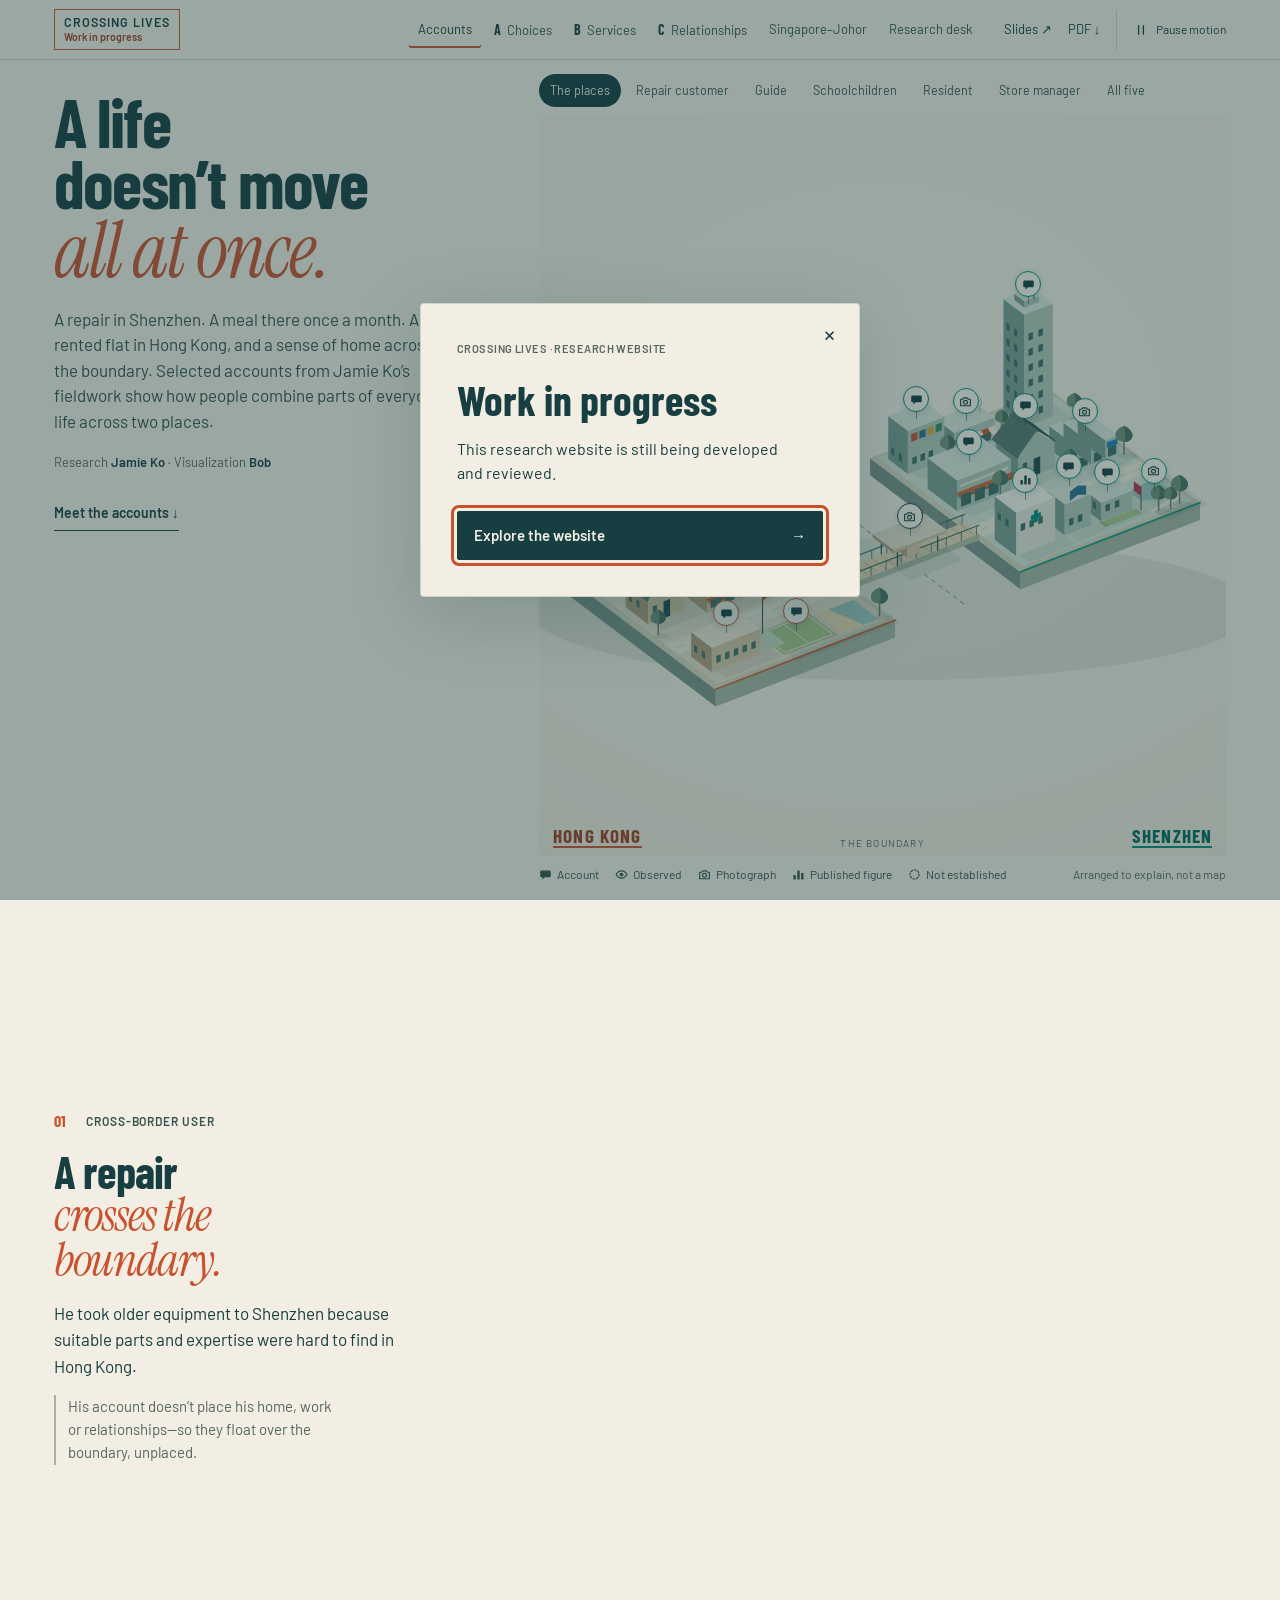
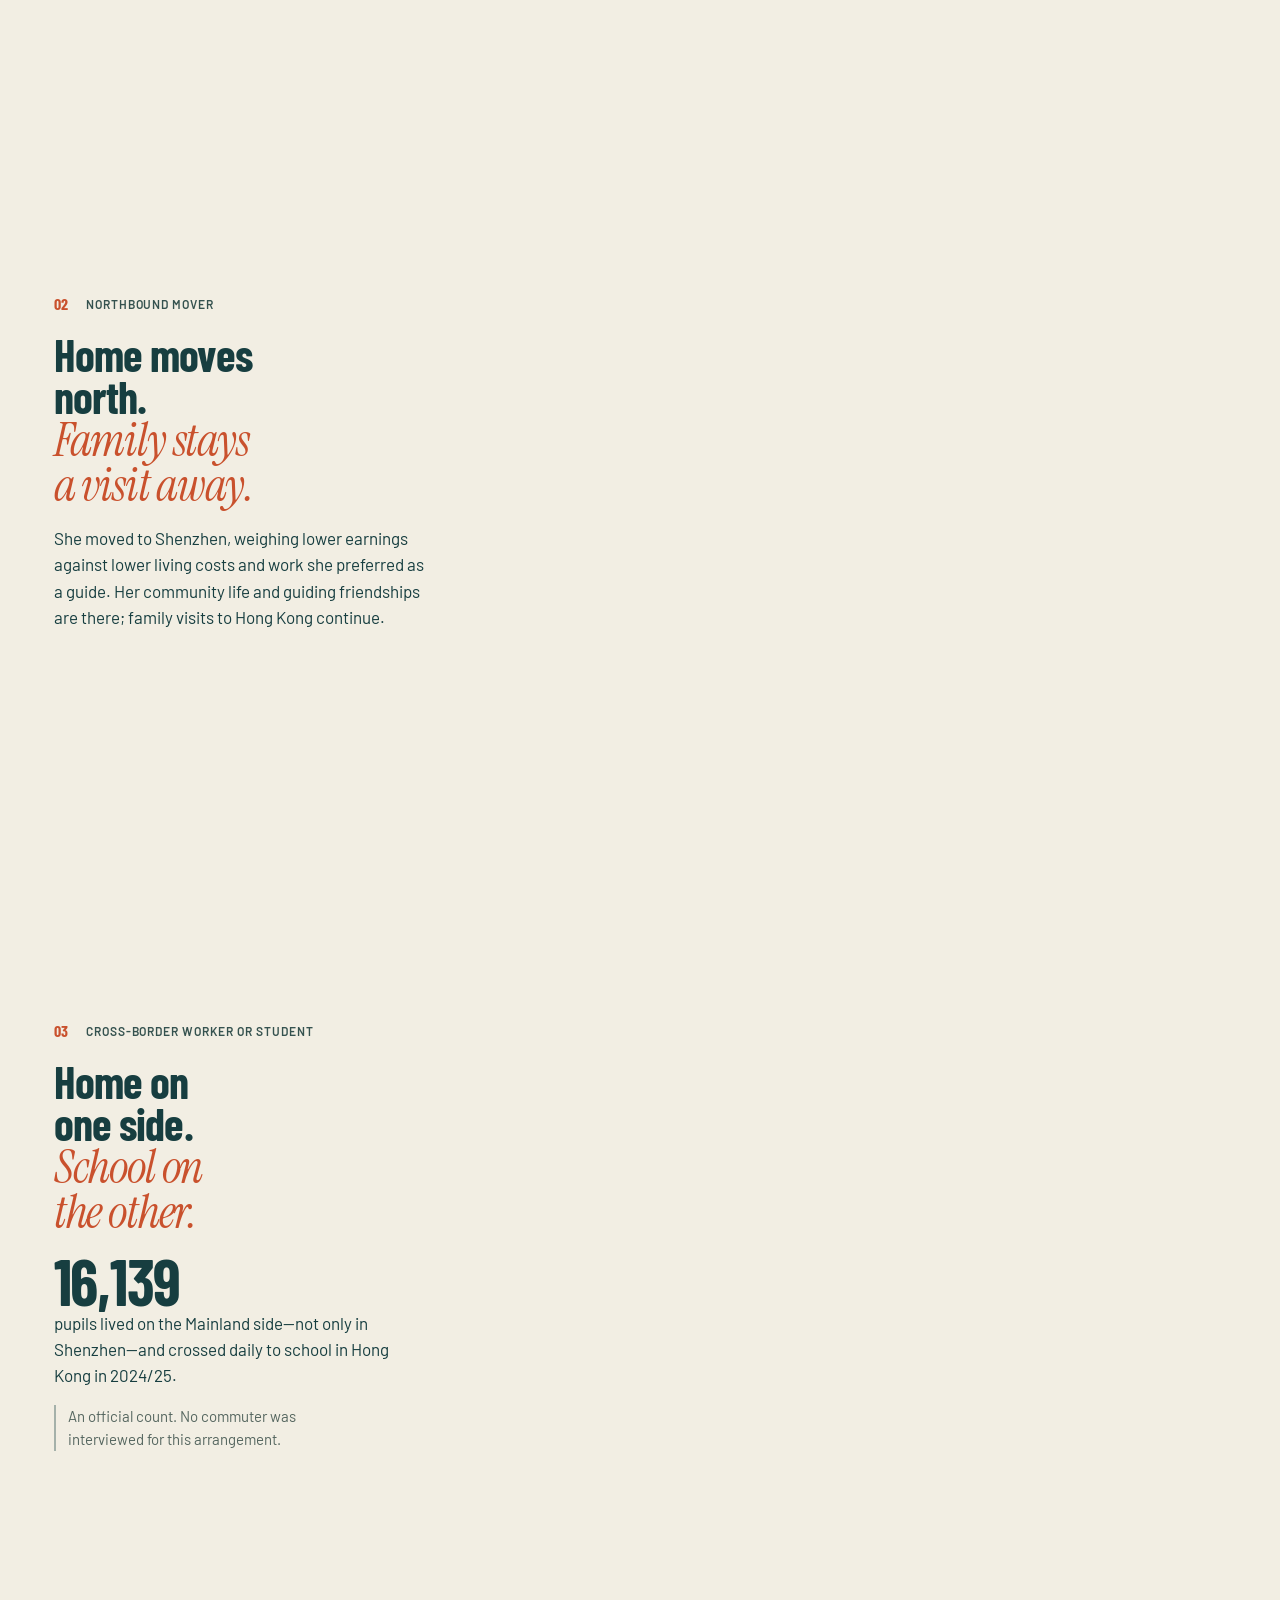
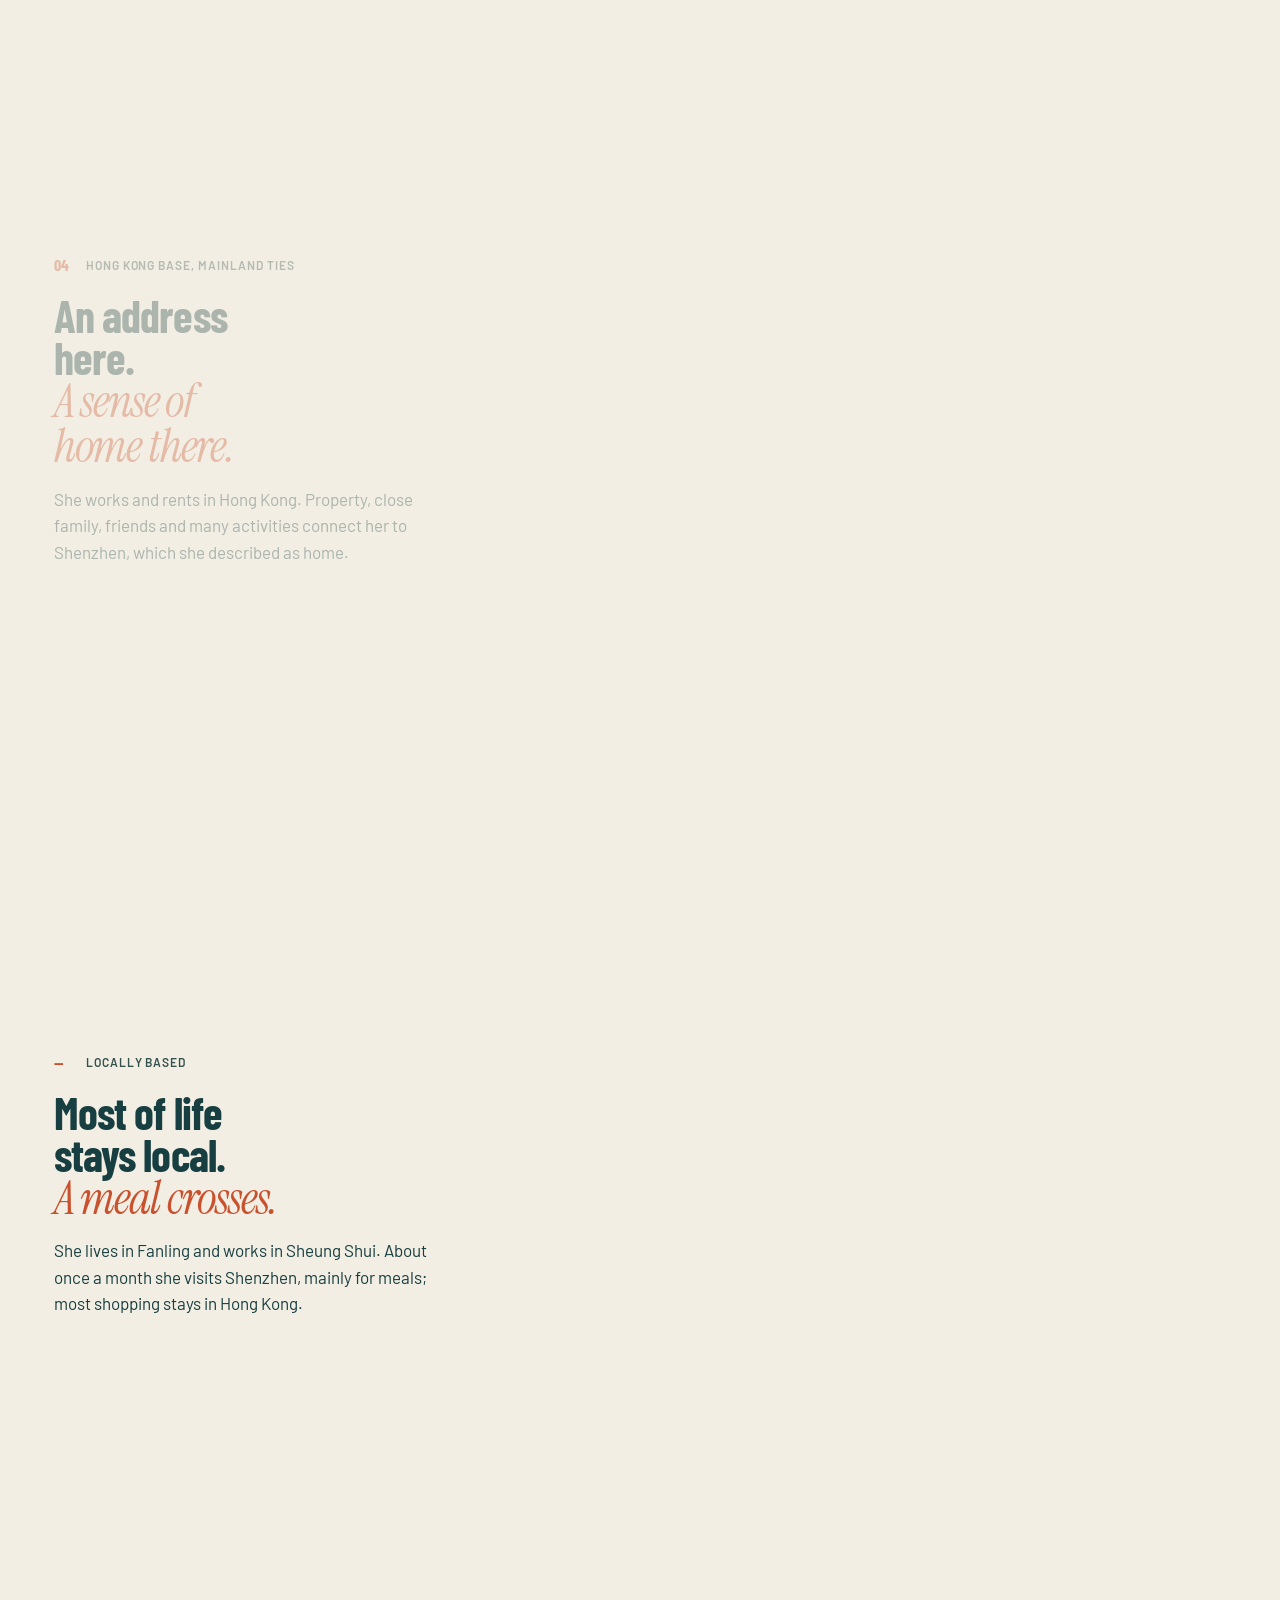
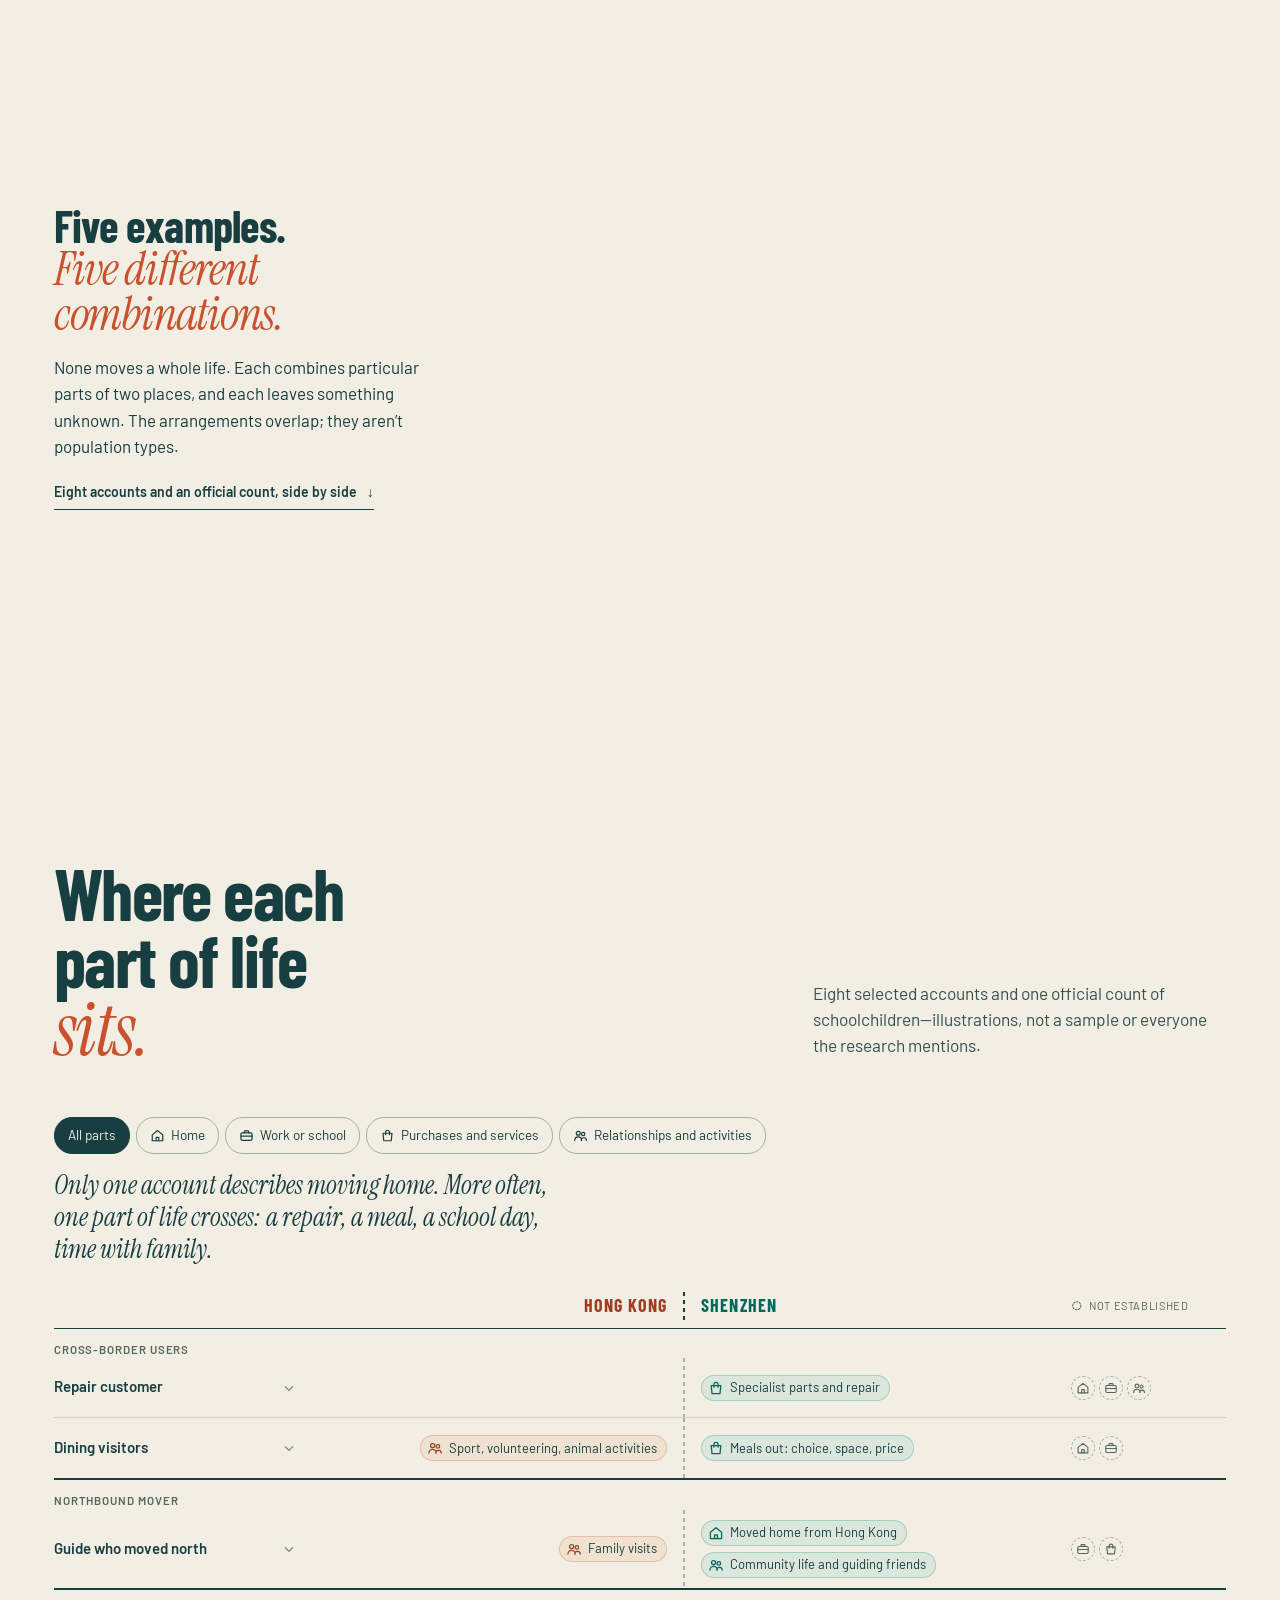
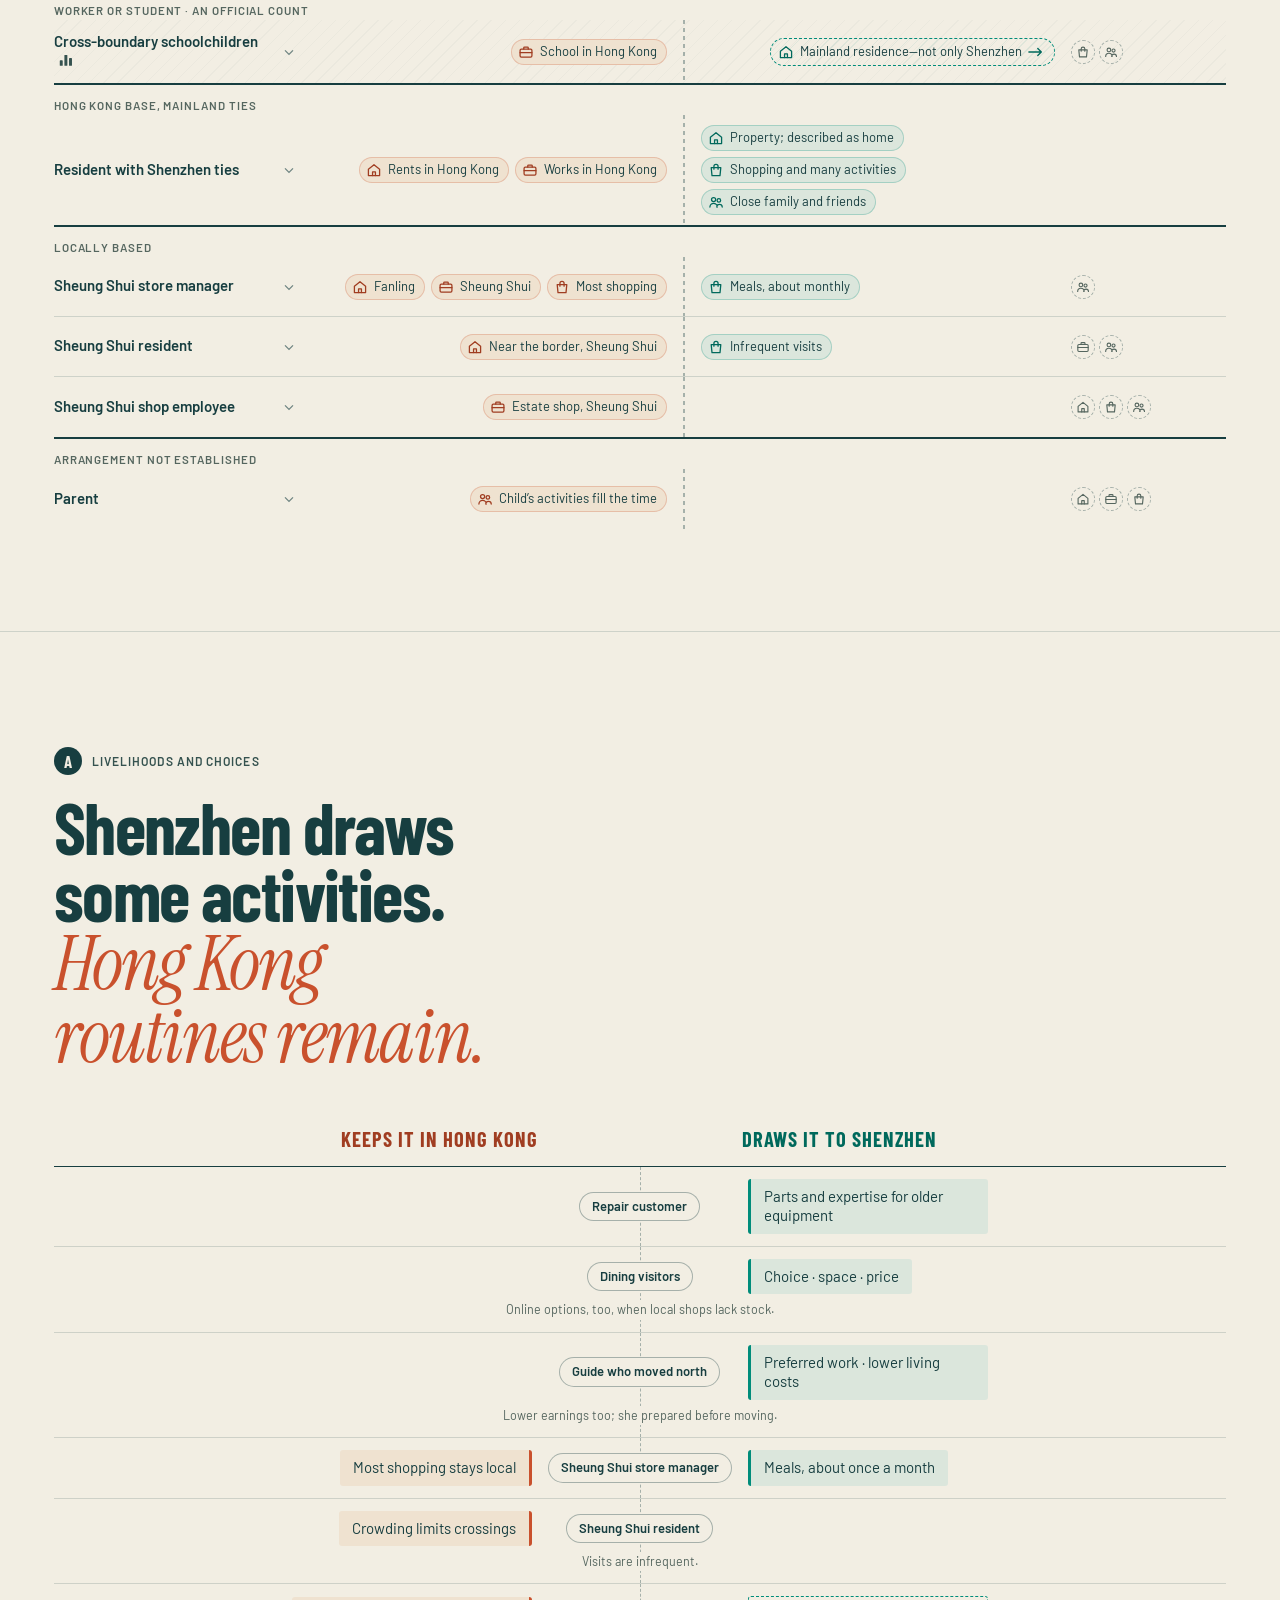
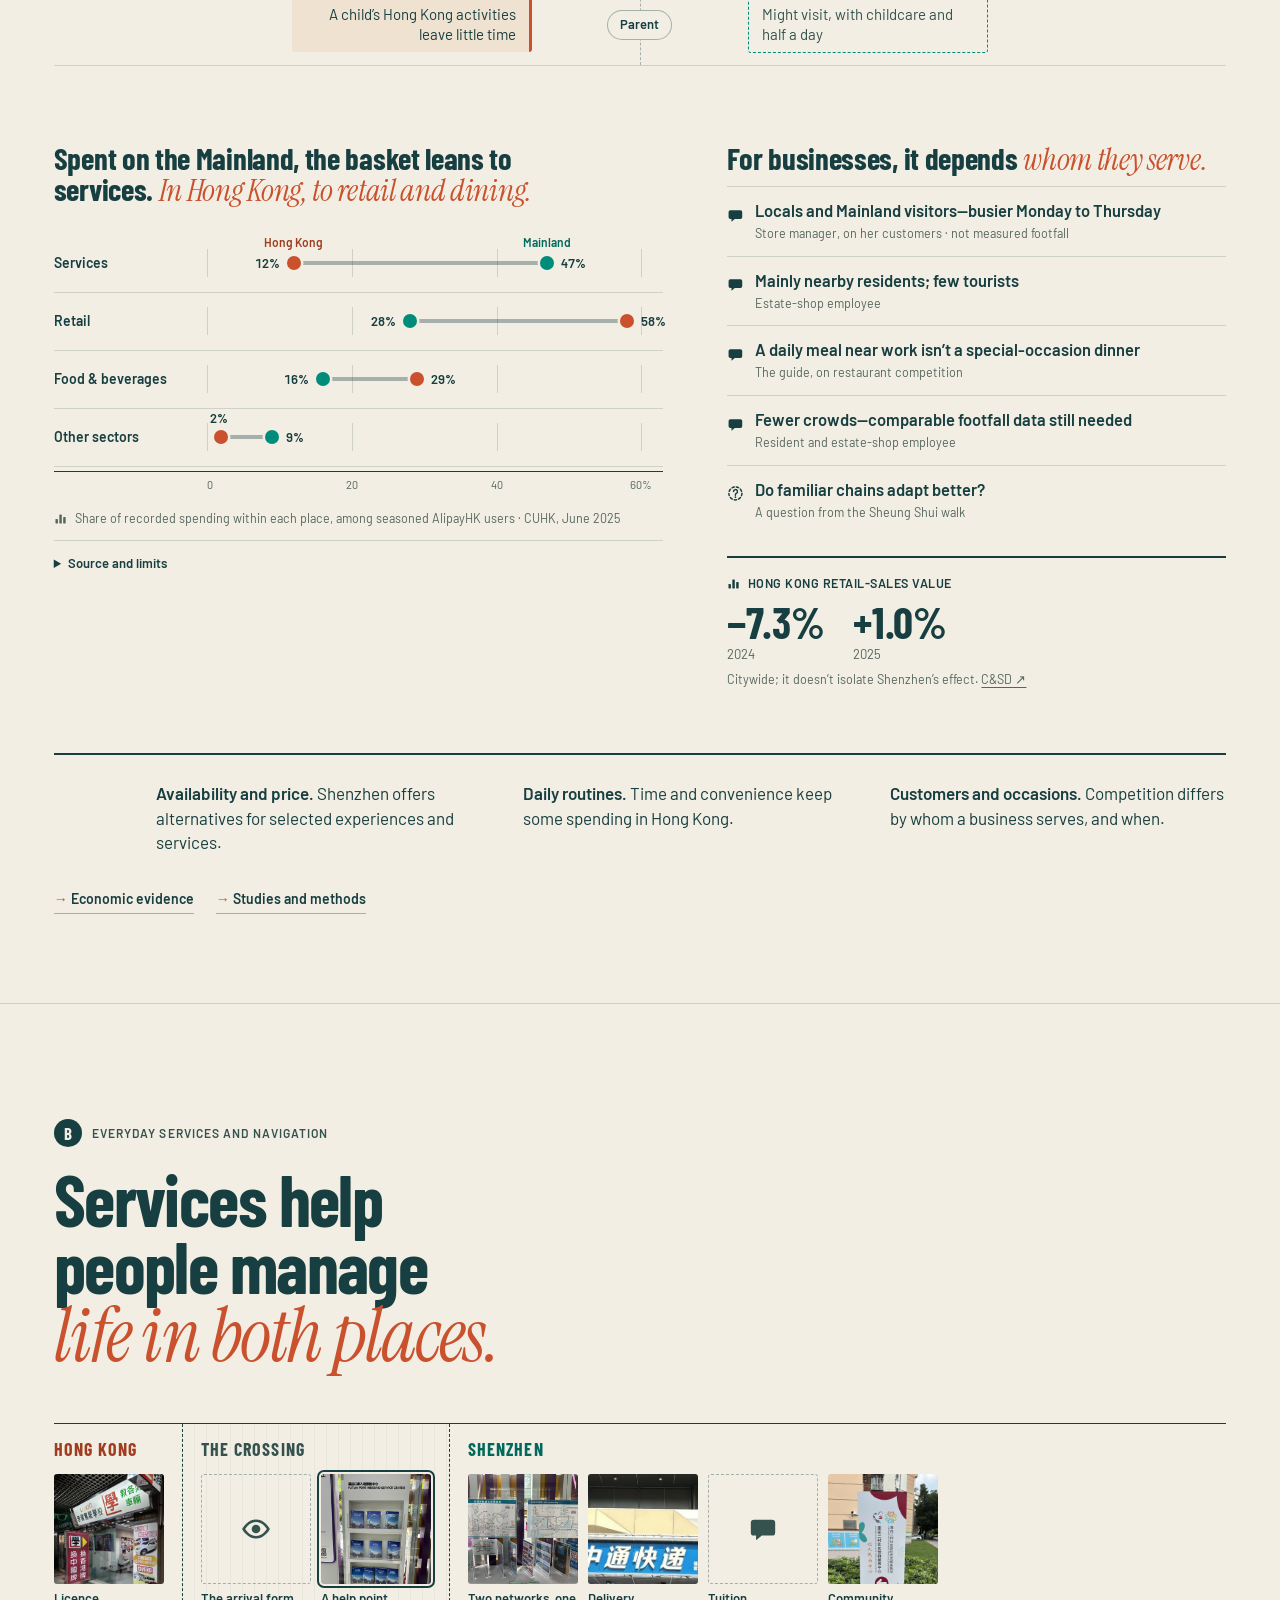
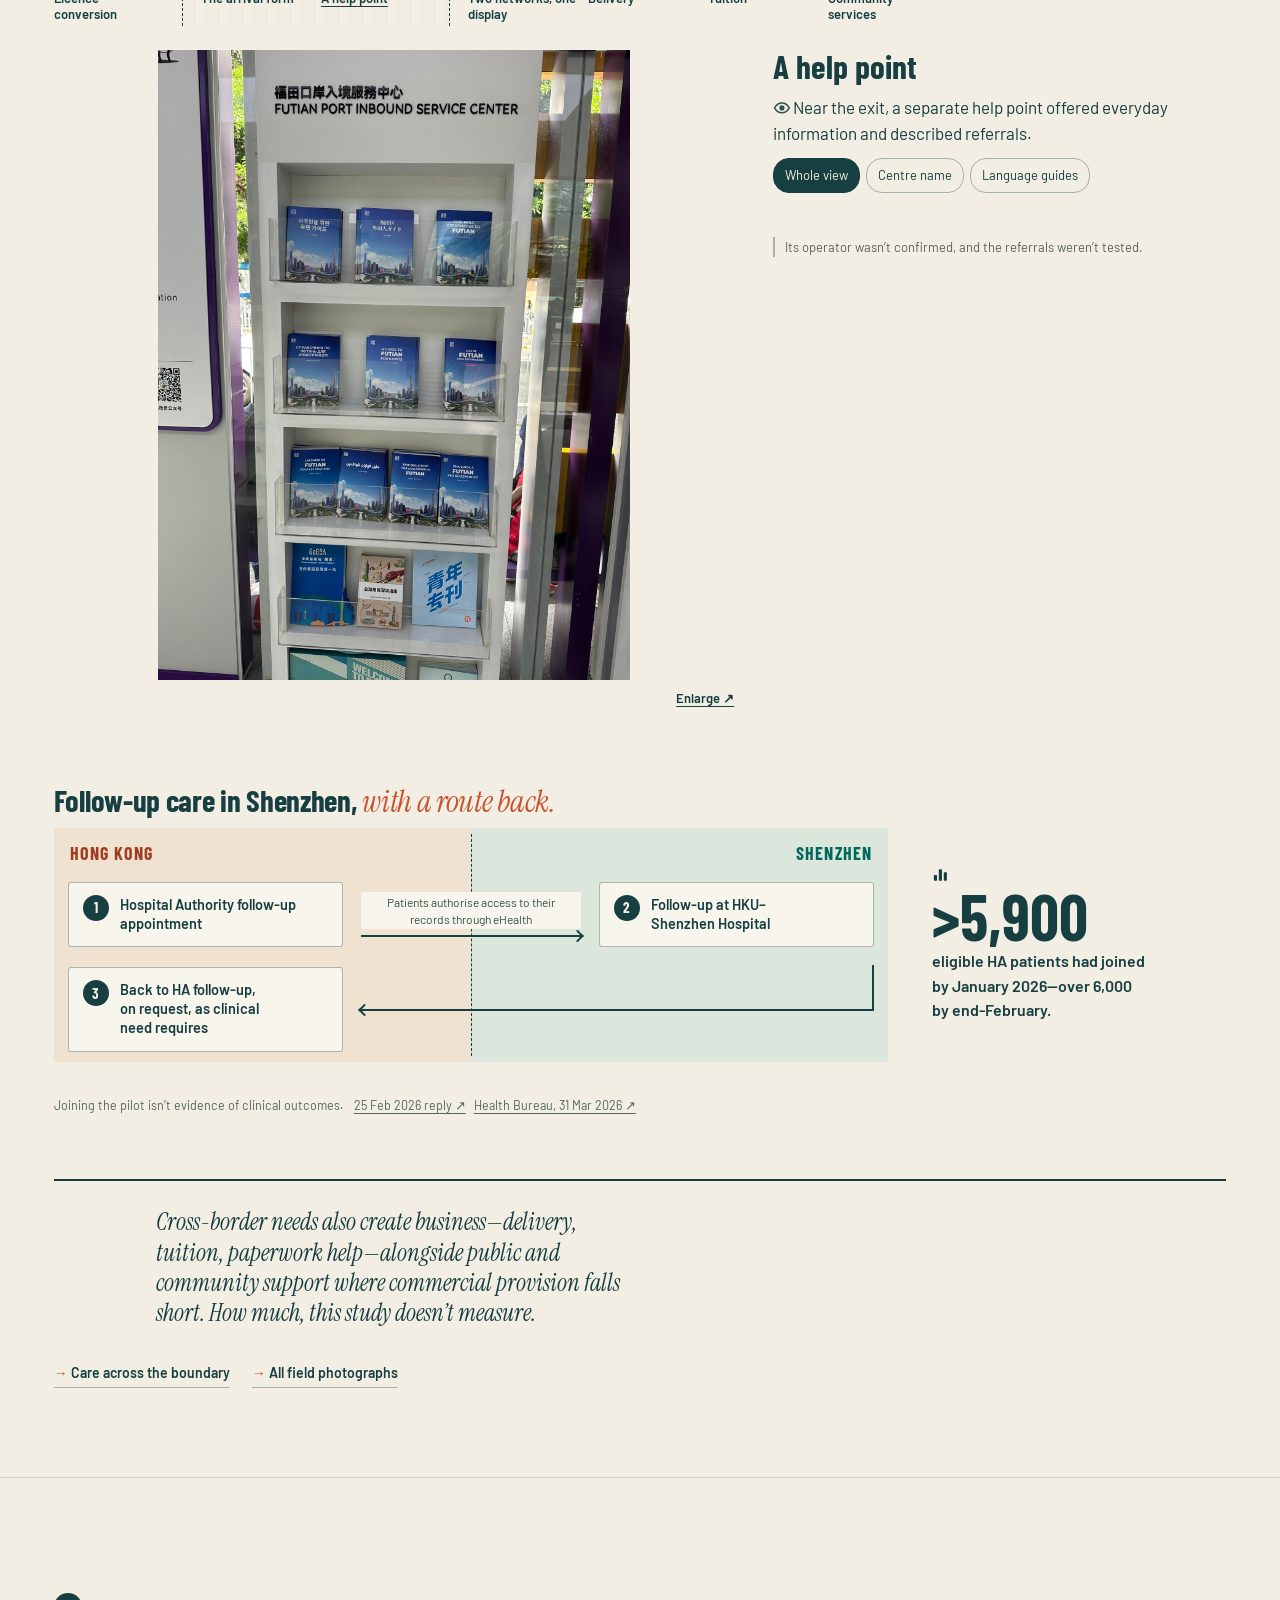
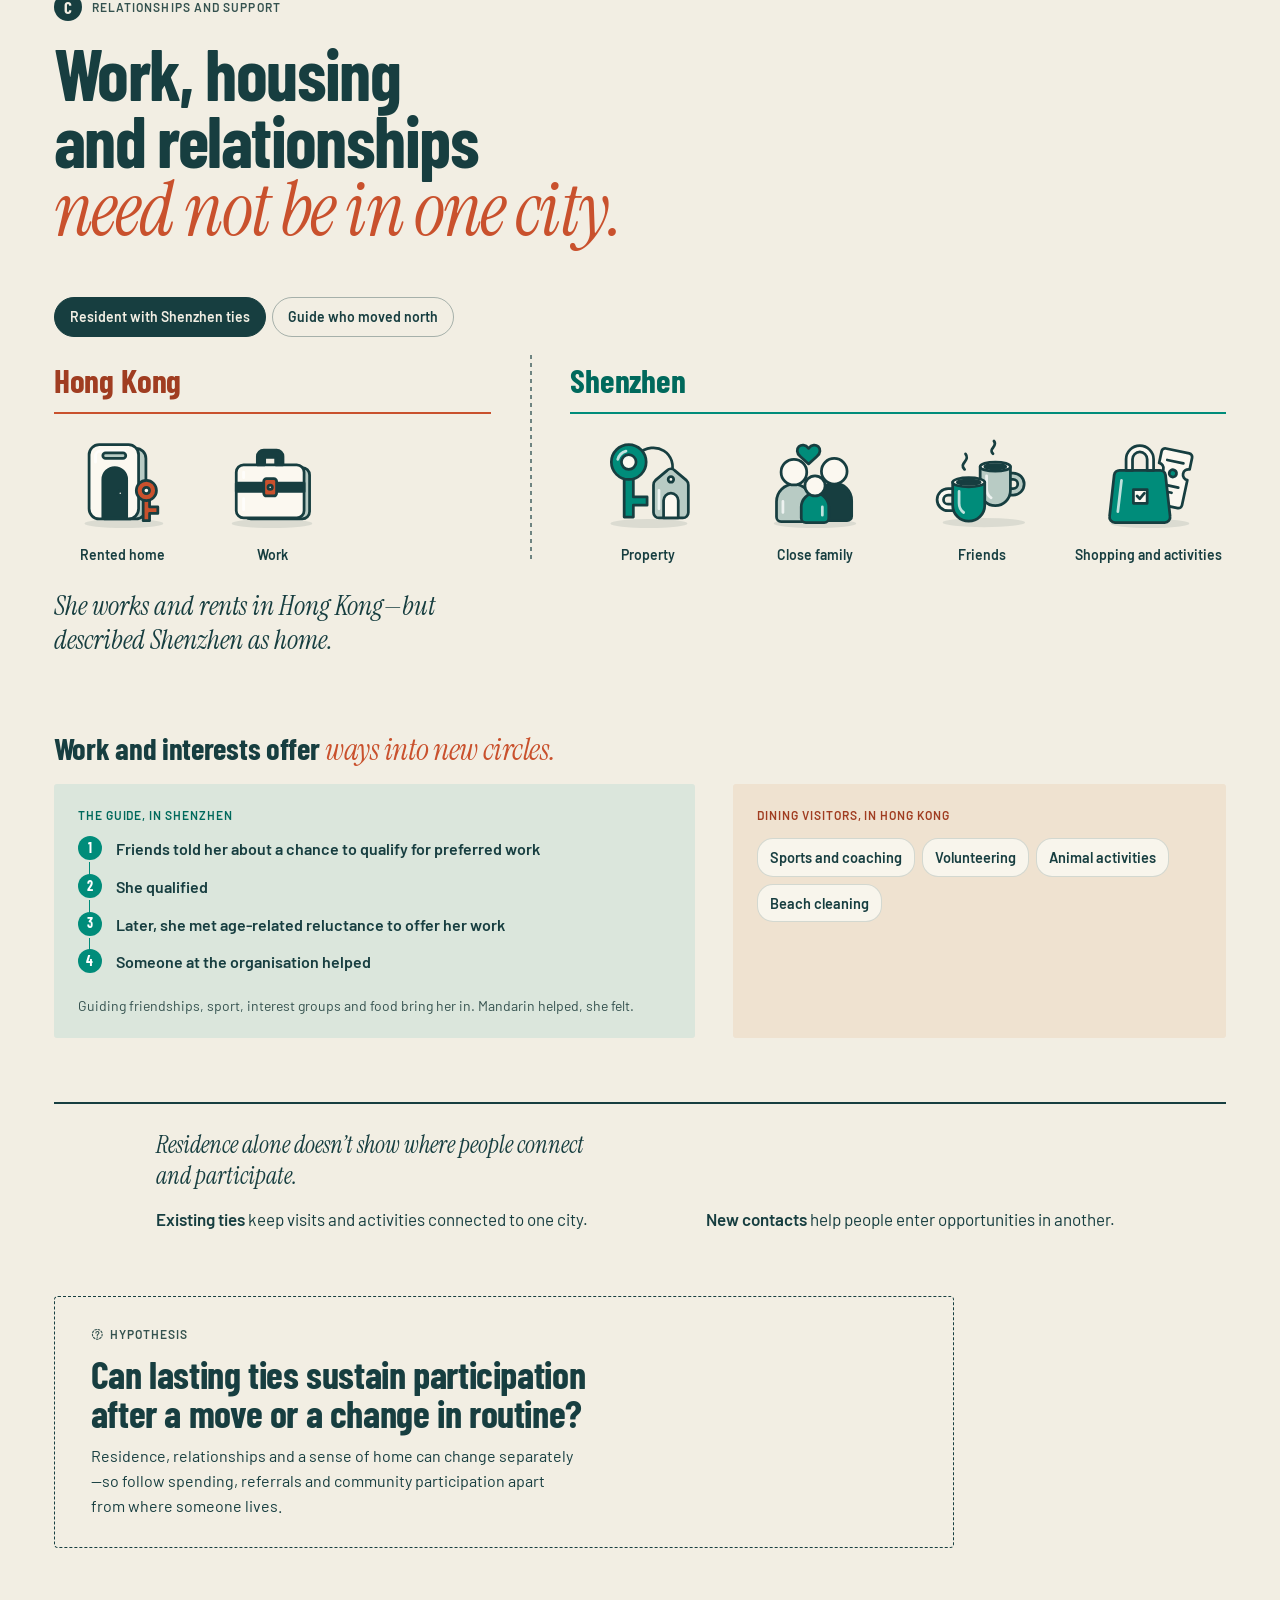
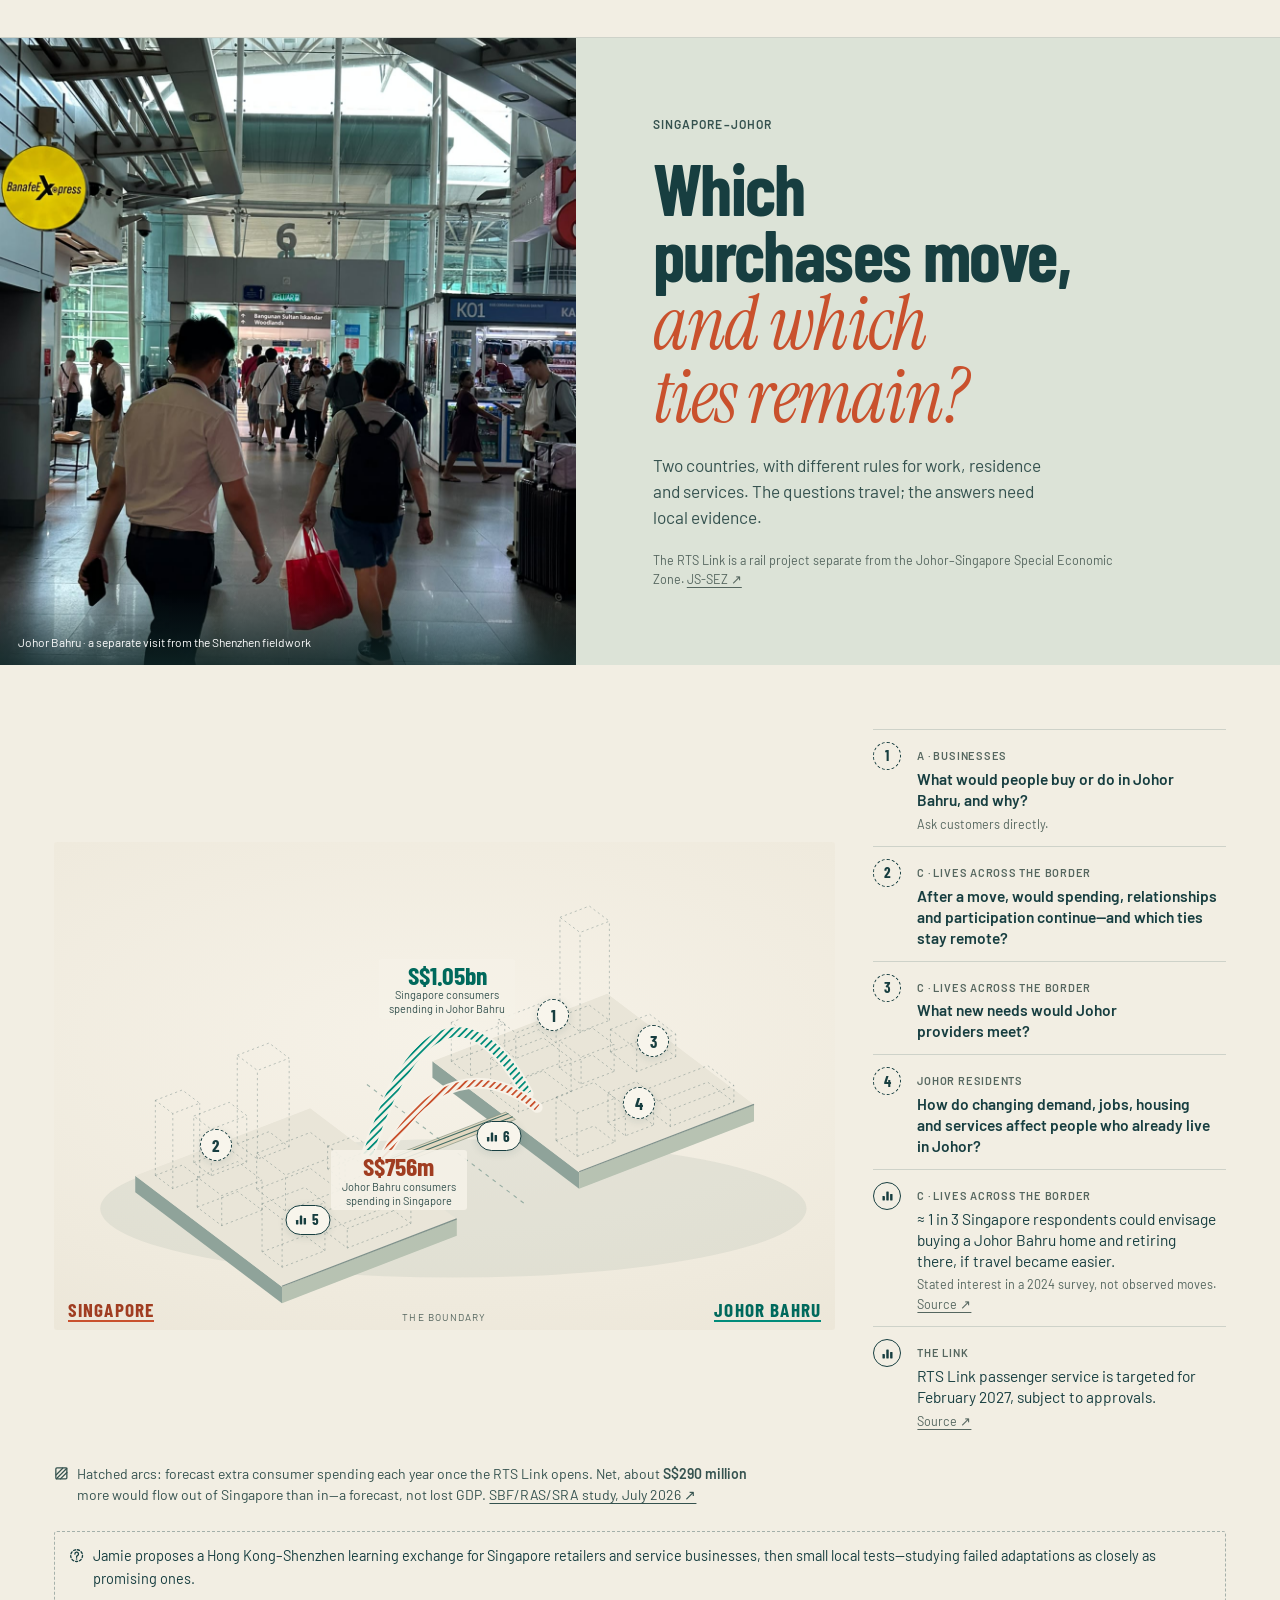
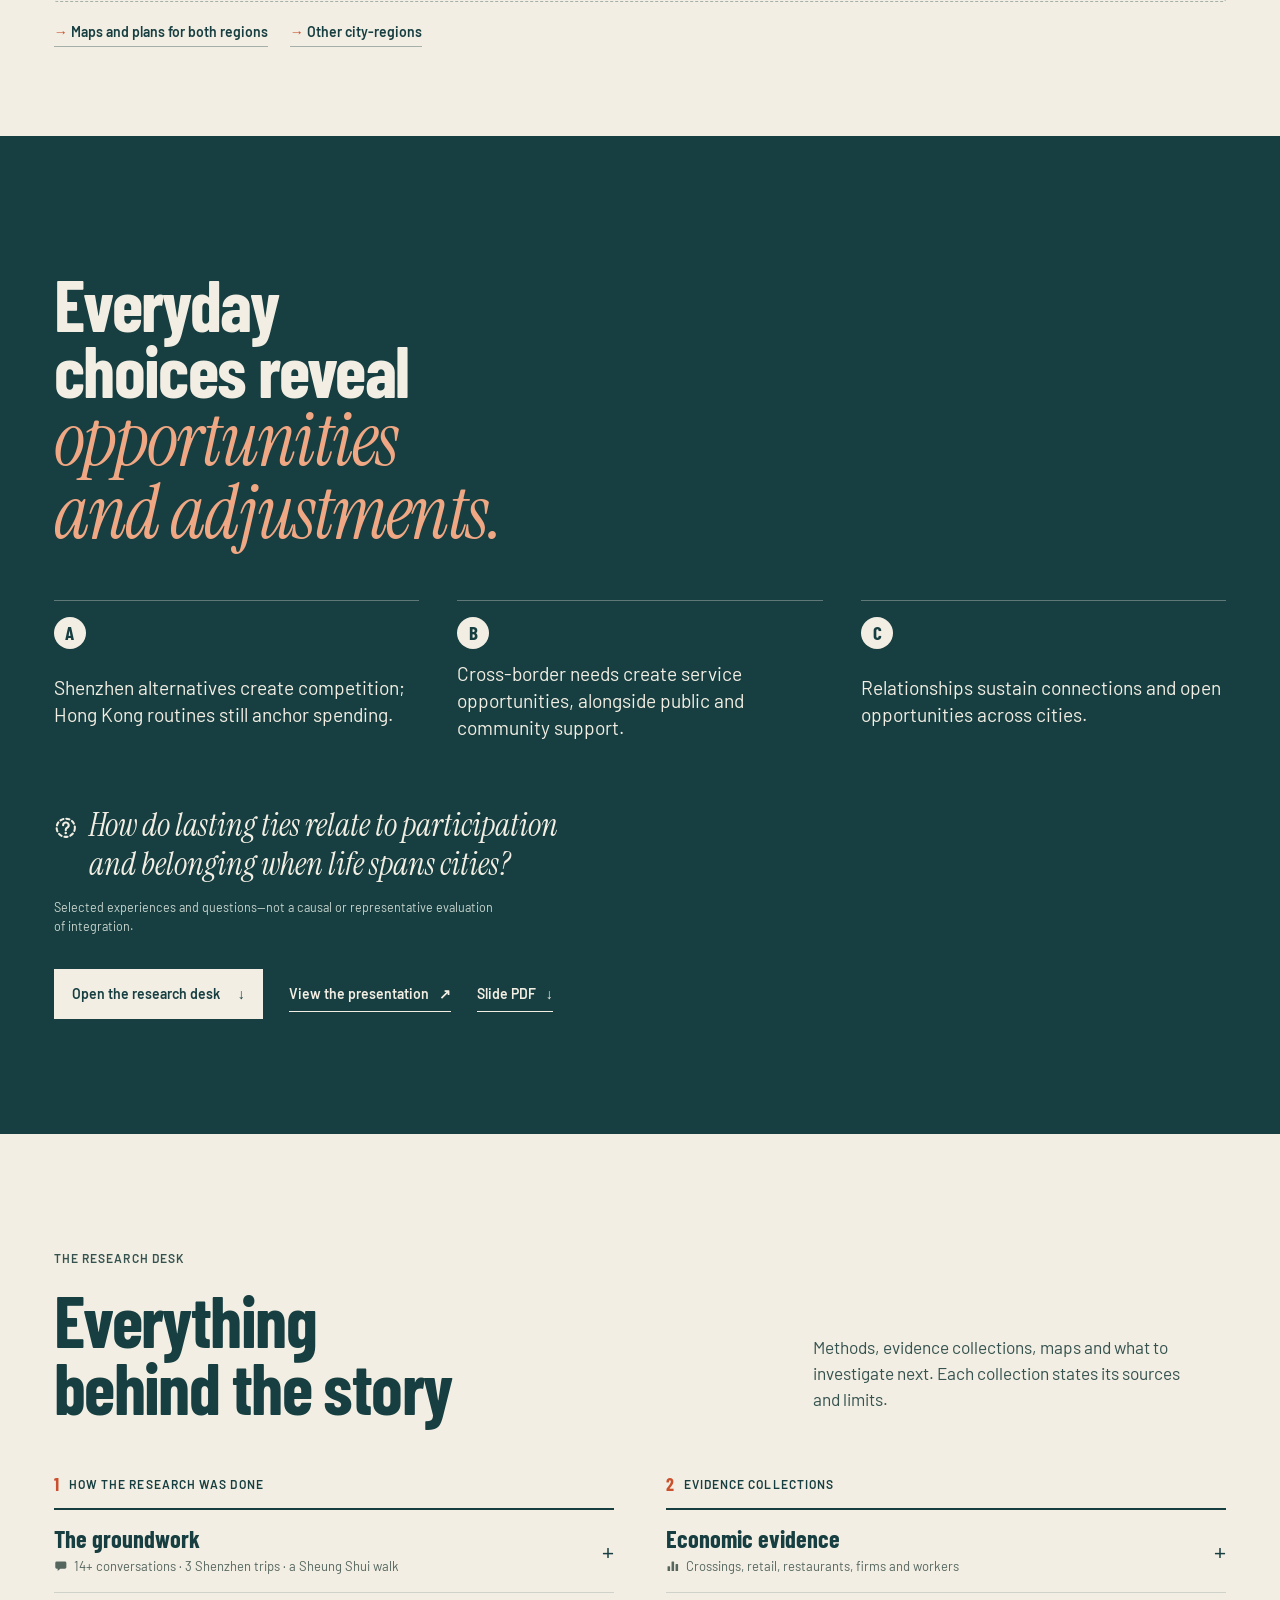
==== index.html @ 4d7dd9b0 "Checkpoint 5: Singapore–Johor as an unbuilt miniature; checks in the repo - feature/echo.js: the sam" ====
<!doctype html>
<html lang="en" data-motion="on">
<head>
<meta charset="utf-8"><meta name="viewport" content="width=device-width,initial-scale=1"><meta name="theme-color" content="#f2eee3">
<meta name="description" content="Work in progress: a visual research story about how people combine everyday life across Hong Kong and Shenzhen, with questions for Singapore–Johor. Research by Jamie Ko; visualization by Bob.">
<title>Crossing Lives — Work in progress</title>
<link rel="preload" href="fonts/BarlowCondensed-Bold.ttf" as="font" type="font/ttf" crossorigin>
<link rel="preload" href="fonts/InstrumentSerif-Italic.ttf" as="font" type="font/ttf" crossorigin>
<link rel="stylesheet" href="feature/edition.css?v=20261105-edition">
<link rel="stylesheet" href="feature/evidence.css?v=20261031-v3"><link rel="stylesheet" href="feature/everyday.css?v=20261031-v3"><link rel="stylesheet" href="feature/library.css?v=20261031-v3"><link rel="stylesheet" href="feature/policy-map.css?v=20261031-v3"><link rel="stylesheet" href="feature/research-overview.css?v=20261101-script"><link rel="stylesheet" href="feature/field-gallery.css?v=20261031-v3"><link rel="stylesheet" href="feature/game.css?v=20261031-v3">
<link rel="stylesheet" href="feature/desk.css?v=20261105-edition">
</head>
<body>
<dialog class="status-popup" id="status-popup" aria-labelledby="status-popup-title" aria-describedby="status-popup-description">
  <form method="dialog">
    <button class="status-popup-close" type="submit" aria-label="Close work-in-progress notice">×</button>
    <p class="status-popup-kicker">Crossing Lives · Research website</p>
    <h2 id="status-popup-title">Work in progress</h2>
    <p id="status-popup-description">This research website is still being developed and reviewed.</p>
    <button class="status-popup-explore" type="submit" autofocus>Explore the website <span aria-hidden="true">→</span></button>
  </form>
</dialog>
<a class="skip-link" href="#ledger">Skip the model and read the findings</a>

<header class="masthead">
  <a class="wordmark" href="#top" aria-label="Crossing Lives home — work in progress"><span>CROSSING LIVES</span><span class="site-status">Work in progress</span></a>
  <nav class="chapter-nav" aria-label="Chapters">
    <a href="#accounts" data-chapter="accounts">Accounts</a>
    <a href="#choices" data-chapter="choices"><b>A</b> Choices</a>
    <a href="#services" data-chapter="services"><b>B</b> Services</a>
    <a href="#ties" data-chapter="ties"><b>C</b> Relationships</a>
    <a href="#johor" data-chapter="johor">Singapore–Johor</a>
    <a href="#depth" data-chapter="depth">Research desk</a>
  </nav>
  <details class="contents-menu" id="contents-menu"><summary><span>Contents</span> <span class="current-chapter">Accounts</span><svg viewBox="0 0 20 20" aria-hidden="true"><path d="M5 8l5 5 5-5"/></svg></summary>
    <nav class="contents-panel" aria-label="Contents">
      <div><span class="contents-label">The story</span><a href="#accounts" data-chapter="accounts">Five accounts across a boundary</a><a href="#ledger" data-chapter="ledger">Selected accounts, side by side</a><a href="#choices" data-chapter="choices">A · Livelihoods and choices</a><a href="#services" data-chapter="services">B · Everyday services</a><a href="#ties" data-chapter="ties">C · Relationships and support</a><a href="#johor" data-chapter="johor">Questions for Singapore–Johor</a><a href="#conclusion" data-chapter="conclusion">What the accounts help us see</a></div>
      <div><span class="contents-label">The research desk</span><a href="#about-inquiry">How the research was done</a><a href="#research-reading">Studies and methods</a><a href="#evidence">Economic evidence</a><a href="#care-evidence">Care across the boundary</a><a href="#school-evidence">A school day across the boundary</a><a href="#street-level">Field photographs</a><a href="#policy-maps">Maps and policy documents</a><a href="#questions">Questions to investigate</a><a href="#measure">What we would need to measure</a><a href="#responses">Possible responses</a><a href="#sources">Sources and credits</a><a href="presentation.html">Presentation ↗</a><a href="presentation.pdf" download>Slide PDF ↓</a></div>
    </nav>
  </details>
  <nav class="delivery-nav" aria-label="Presentation and controls"><a class="slides-link" href="presentation.html">Slides <span aria-hidden="true">↗</span></a><a class="pdf-link" href="presentation.pdf" download>PDF <span aria-hidden="true">↓</span></a><button class="motion-control" id="motion-control" type="button" aria-pressed="false"><svg viewBox="0 0 20 20" aria-hidden="true"><path d="M7 4v12M13 4v12"/></svg><span>Pause motion</span></button></nav>
  <div class="reading-progress" aria-hidden="true"></div>
</header>

<main>
<section class="opening" id="top" aria-labelledby="hero-title" data-chapter-id="accounts" data-chapter-title="Accounts">
 <span id="accounts" class="anchor"></span><span id="arrangements" class="anchor"></span>
 <div class="scrolly page">
  <article class="step step-intro" data-scene="overview">
    <h1 id="hero-title">A life doesn’t move <em>all at once.</em></h1>
    <p class="deck">A repair in Shenzhen. A meal there once a month. A rented flat in Hong Kong, and a sense of home across the boundary. Selected accounts from Jamie Ko’s fieldwork show how people combine parts of everyday life across two places.</p>
    <p class="byline">Research <strong>Jamie Ko</strong> · Visualization <strong>Bob</strong></p>
    <p class="mini-key key-intro" aria-label="Marker key"><span><span data-glyph="account"></span>Account</span><span><span data-glyph="observed"></span>Observed</span><span><span data-glyph="photo"></span>Photograph</span><span><span data-glyph="published"></span>Published figure</span><span><span data-glyph="unknown"></span>Not established</span><span class="mini-key-note">Arranged to explain, not a map</span></p>
    <p class="cue"><a href="#step-repair">Meet the accounts <span aria-hidden="true">↓</span></a></p>
  </article>

  <div class="scrolly-graphic">
    <div class="tour-switch" role="group" aria-label="Jump to an account">
      <button type="button" data-go="overview" aria-pressed="true">The places</button>
      <button type="button" data-go="repair" aria-pressed="false">Repair customer</button>
      <button type="button" data-go="guide" aria-pressed="false">Guide</button>
      <button type="button" data-go="pupils" aria-pressed="false">Schoolchildren</button>
      <button type="button" data-go="resident" aria-pressed="false">Resident</button>
      <button type="button" data-go="manager" aria-pressed="false">Store manager</button>
      <button type="button" data-go="together" aria-pressed="false">All five</button>
    </div>
    <div id="miniature"><p class="loading-note">A miniature of the fieldwork: Hong Kong and Shenzhen, joined by one crossing. Each building stands for a place in the research—shops in Sheung Shui, homes in Fanling, repair specialists, restaurants, a follow-up clinic and a street of services in Shenzhen.</p></div>
    <p class="mini-key" aria-hidden="true"><span><span data-glyph="account"></span>Account</span><span><span data-glyph="observed"></span>Observed</span><span><span data-glyph="photo"></span>Photograph</span><span><span data-glyph="published"></span>Published figure</span><span><span data-glyph="unknown"></span>Not established</span><span class="mini-key-note">Arranged to explain, not a map</span></p>
  </div>

  <article class="step" data-scene="repair" id="step-repair">
    <p class="step-tag"><span>01</span>Cross-border user</p>
    <h2>A repair <em>crosses the boundary.</em></h2>
    <p>He took older equipment to Shenzhen because suitable parts and expertise were hard to find in Hong Kong.</p>
    <p class="step-aside">His account doesn’t place his home, work or relationships—so they float over the boundary, unplaced.</p>
  </article>
  <article class="step" data-scene="guide" id="step-guide">
    <p class="step-tag"><span>02</span>Northbound mover</p>
    <h2>Home moves north. <em>Family stays a visit away.</em></h2>
    <p>She moved to Shenzhen, weighing lower earnings against lower living costs and work she preferred as a guide. Her community life and guiding friendships are there; family visits to Hong Kong continue.</p>
  </article>
  <article class="step" data-scene="pupils" id="step-pupils">
    <p class="step-tag"><span>03</span>Cross-border worker or student</p>
    <h2>Home on one side. <em>School on the other.</em></h2>
    <p class="step-figure"><strong>16,139</strong> pupils lived on the Mainland side—not only in Shenzhen—and crossed daily to school in Hong Kong in 2024/25.</p>
    <p class="step-aside">An official count. No commuter was interviewed for this arrangement.</p>
  </article>
  <article class="step" data-scene="resident" id="step-resident">
    <p class="step-tag"><span>04</span>Hong Kong base, Mainland ties</p>
    <h2>An address here. <em>A sense of home there.</em></h2>
    <p>She works and rents in Hong Kong. Property, close family, friends and many activities connect her to Shenzhen, which she described as home.</p>
  </article>
  <article class="step" data-scene="manager" id="step-manager">
    <p class="step-tag"><span>—</span>Locally based</p>
    <h2>Most of life stays local. <em>A meal crosses.</em></h2>
    <p>She lives in Fanling and works in Sheung Shui. About once a month she visits Shenzhen, mainly for meals; most shopping stays in Hong Kong.</p>
  </article>
  <article class="step step-together" data-scene="together" id="step-together">
    <h2>Five examples. <em>Five different combinations.</em></h2>
    <p>None moves a whole life. Each combines particular parts of two places, and each leaves something unknown. The arrangements overlap; they aren’t population types.</p>
    <p><a class="text-link" href="#ledger">Eight accounts and an official count, side by side <span aria-hidden="true">↓</span></a></p>
  </article>
 </div>
</section>

<section class="ledger-section page" id="ledger" aria-labelledby="ledger-title" data-chapter-id="accounts" data-chapter-title="Selected accounts">
  <span id="story" class="anchor"></span>
  <header class="section-head">
    <h2 id="ledger-title">Where each part of life <em>sits.</em></h2>
    <p class="deck">Eight selected accounts and one official count of schoolchildren—illustrations, not a sample or everyone the research mentions.</p>
  </header>
  <div id="life-ledger"><ul class="static-list"><li>Repair customer: specialist parts and repair in Shenzhen; home, work and ties not established.</li><li>Dining visitors: meals in Shenzhen for choice, space and price; activities in Hong Kong.</li><li>Guide who moved north: home moved to Shenzhen; family visits in Hong Kong.</li><li>Cross-boundary schoolchildren: 16,139 pupils with Mainland residence attend school in Hong Kong (official data).</li><li>Resident with Shenzhen ties: rents and works in Hong Kong; property, family, friends and activities in Shenzhen.</li><li>Sheung Shui store manager: home in Fanling, work in Sheung Shui, most shopping in Hong Kong; meals in Shenzhen about monthly.</li><li>Sheung Shui resident: lives near the border; crowding limits crossings.</li><li>Sheung Shui shop employee: works at an estate shop.</li><li>Parent: a child’s Hong Kong activities leave little time.</li></ul></div>
</section>

<section class="lens page" id="choices" aria-labelledby="choices-title" data-chapter-id="choices" data-chapter-title="A · Choices">
  <span id="selective" class="anchor"></span>
  <header class="section-head lens-head">
    <p class="lens-tag"><b>A</b>Livelihoods and choices</p>
    <h2 id="choices-title">Shenzhen draws some activities. <em>Hong Kong routines remain.</em></h2>
  </header>
  <div id="reasons"><p class="loading-note">Reasons to choose Shenzhen: parts and expertise; choice, space and price; preferred work and lower living costs; meals. Reasons some activities stay local: most shopping; crowding; a child’s activities leave little time.</p></div>

  <div class="lens-pair">
    <div class="lens-col">
      <h3 class="sub-head">Spent on the Mainland, the basket leans to services. <em>In Hong Kong, to retail and dining.</em></h3>
      <div id="basket"><p class="loading-note">Recorded spending among seasoned AlipayHK users: Mainland services 47%, retail 28%, food and beverages 16%, other 9%; Hong Kong services 12%, retail 58%, food and beverages 29%, other 2%.</p></div>
    </div>
    <div class="lens-col">
      <h3 class="sub-head">For businesses, it depends <em>whom they serve.</em></h3>
      <ul class="voices">
        <li><span data-glyph="account"></span><div><p>Locals and Mainland visitors—busier Monday to Thursday</p><small>Store manager, on her customers · not measured footfall</small></div></li>
        <li><span data-glyph="account"></span><div><p>Mainly nearby residents; few tourists</p><small>Estate-shop employee</small></div></li>
        <li><span data-glyph="account"></span><div><p>A daily meal near work isn’t a special-occasion dinner</p><small>The guide, on restaurant competition</small></div></li>
        <li><span data-glyph="account"></span><div><p>Fewer crowds—comparable footfall data still needed</p><small>Resident and estate-shop employee</small></div></li>
        <li><span data-glyph="question"></span><div><p>Do familiar chains adapt better?</p><small>A question from the Sheung Shui walk</small></div></li>
      </ul>
      <div class="stat-pair" aria-label="Annual change in Hong Kong retail-sales value">
        <p class="stat-label"><span data-glyph="published"></span>Hong Kong retail-sales value</p>
        <div><strong>−7.3%</strong><span>2024</span></div><div><strong>+1.0%</strong><span>2025</span></div>
        <p class="stat-limit">Citywide; it doesn’t isolate Shenzhen’s effect. <a href="https://www.censtatd.gov.hk/en/web_table.html?id=620-67001" target="_blank" rel="noopener">C&amp;SD ↗</a></p>
      </div>
    </div>
  </div>

  <aside class="takeaway" aria-label="What lens A suggests">
    <ol><li><b>Availability and price.</b> Shenzhen offers alternatives for selected experiences and services.</li><li><b>Daily routines.</b> Time and convenience keep some spending in Hong Kong.</li><li><b>Customers and occasions.</b> Competition differs by whom a business serves, and when.</li></ol>
  </aside>
  <p class="go-deeper"><a href="#evidence">Economic evidence</a><a href="#research-reading">Studies and methods</a></p>
</section>

<section class="lens page" id="services" aria-labelledby="services-title" data-chapter-id="services" data-chapter-title="B · Services">
  <span id="access" class="anchor"></span>
  <header class="section-head lens-head">
    <p class="lens-tag"><b>B</b>Everyday services and navigation</p>
    <h2 id="services-title">Services help people manage <em>life in both places.</em></h2>
  </header>
  <div id="service-trail"><figure class="static-figure"><img src="feature/assets/sz-wayfinding.jpg" alt="A rack holds guides in several languages beneath the Futian Port Inbound Service Center sign." width="1536" height="2048" loading="lazy"><figcaption>At Futian, immigration staff helped with the arrival form; a separate help point offered information and described referrals. Its operator was unconfirmed and referrals were not tested.</figcaption></figure></div>

  <div class="care-block">
    <h3 class="sub-head">Follow-up care in Shenzhen, <em>with a route back.</em></h3>
    <div id="care-loop"><p class="loading-note">More than 5,900 eligible Hospital Authority patients had joined the HKU–Shenzhen Hospital follow-up pilot by January 2026, with referral back to HA follow-up on request.</p></div>
  </div>

  <aside class="takeaway" aria-label="What lens B suggests">
    <p class="takeaway-line">Cross-border needs also create business—delivery, tuition, paperwork help—alongside public and community support where commercial provision falls short. How much, this study doesn’t measure.</p>
  </aside>
  <p class="go-deeper"><a href="#care-evidence">Care across the boundary</a><a href="#street-level">All field photographs</a></p>
</section>

<section class="lens page" id="ties" aria-labelledby="ties-title" data-chapter-id="ties" data-chapter-title="C · Relationships">
  <header class="section-head lens-head">
    <p class="lens-tag"><b>C</b>Relationships and support</p>
    <h2 id="ties-title">Work, housing and relationships <em>need not be in one city.</em></h2>
  </header>
  <div id="ties-panel"><p class="loading-note">The resident works and rents in Hong Kong, with property, close family, friends and activities in Shenzhen. The guide moved home to Shenzhen and continues family visits in Hong Kong.</p></div>

  <div class="circles">
    <h3 class="sub-head">Work and interests offer <em>ways into new circles.</em></h3>
    <div class="circles-grid">
      <article class="circle circle-sz">
        <p class="circle-where">The guide, in Shenzhen</p>
        <ol class="path-steps">
          <li>Friends told her about a chance to qualify for preferred work</li>
          <li>She qualified</li>
          <li>Later, she met age-related reluctance to offer her work</li>
          <li>Someone at the organisation helped</li>
        </ol>
        <p class="circle-also">Guiding friendships, sport, interest groups and food bring her in. Mandarin helped, she felt.</p>
      </article>
      <article class="circle circle-hk">
        <p class="circle-where">Dining visitors, in Hong Kong</p>
        <ul class="tag-list"><li>Sports and coaching</li><li>Volunteering</li><li>Animal activities</li><li>Beach cleaning</li></ul>
      </article>
    </div>
  </div>

  <aside class="takeaway" aria-label="What lens C suggests">
    <p class="takeaway-line">Residence alone doesn’t show where people connect and participate.</p>
    <ol><li><b>Existing ties</b> keep visits and activities connected to one city.</li><li><b>New contacts</b> help people enter opportunities in another.</li></ol>
  </aside>

  <aside class="hypothesis" aria-labelledby="hypothesis-title">
    <p class="hypothesis-label"><span data-glyph="question"></span>Hypothesis</p>
    <h3 id="hypothesis-title">Can lasting ties sustain participation after a move or a change in routine?</h3>
    <p>Residence, relationships and a sense of home can change separately—so follow spending, referrals and community participation apart from where someone lives.</p>
  </aside>
</section>

<section class="johor" id="johor" aria-labelledby="johor-title" data-chapter-id="johor" data-chapter-title="Singapore–Johor">
  <span id="two-way" class="anchor"></span>
  <div class="johor-band">
    <figure class="johor-photo"><img src="feature/assets/sgj-concourse.jpg" alt="A concourse with pedestrians and signs toward Bangunan Sultan Iskandar and Woodlands" loading="lazy" width="1200" height="1600"><figcaption>Johor Bahru · a separate visit from the Shenzhen fieldwork</figcaption></figure>
    <div class="johor-head">
      <p class="eyebrow">Singapore–Johor</p>
      <h2 id="johor-title">Which purchases move, <em>and which ties remain?</em></h2>
      <p class="deck">Two countries, with different rules for work, residence and services. The questions travel; the answers need local evidence.</p>
      <p class="fine">The RTS Link is a rail project separate from the Johor–Singapore Special Economic Zone. <a href="https://www.edb.gov.sg/en/about-edb/media-releases-publications/agreement-between-singapore-and-malaysia-and-the-johor-singapore-special-economic-zone.html" target="_blank" rel="noopener">JS-SEZ ↗</a></p>
    </div>
  </div>
  <div class="page johor-echo">
    <div id="echo"><p class="loading-note">Questions for Singapore–Johor: what people would buy or do in Johor Bahru, and why; whether spending, relationships and participation continue after a move; what new needs Johor providers would meet; and how changing demand, jobs, housing and services affect Johor residents. Forecast extra annual spending with the RTS Link: Singapore consumers in Johor Bahru S$1.05 billion; Johor Bahru consumers in Singapore S$756 million.</p></div>
    <div class="echo-after">
      <p class="jq-proposal"><span data-glyph="question"></span><span>Jamie proposes a Hong Kong–Shenzhen learning exchange for Singapore retailers and service businesses, then small local tests—studying failed adaptations as closely as promising ones.</span></p>
      <p class="go-deeper"><a href="#policy-maps">Maps and plans for both regions</a><a href="#horizon">Other city-regions</a></p>
    </div>
  </div>
</section>

<section class="conclusion" id="conclusion" aria-labelledby="conclusion-title" data-chapter-id="conclusion" data-chapter-title="What we see">
  <div class="page">
    <h2 id="conclusion-title">Everyday choices reveal <em>opportunities and adjustments.</em></h2>
    <ol class="conclusion-lenses">
      <li><b>A</b><p>Shenzhen alternatives create competition; Hong Kong routines still anchor spending.</p></li>
      <li><b>B</b><p>Cross-border needs create service opportunities, alongside public and community support.</p></li>
      <li><b>C</b><p>Relationships sustain connections and open opportunities across cities.</p></li>
    </ol>
    <p class="conclusion-question"><span data-glyph="question"></span>How do lasting ties relate to participation and belonging when life spans cities?</p>
    <p class="fine">Selected experiences and questions—not a causal or representative evaluation of integration.</p>
    <div class="conclusion-links"><a class="solid-link" href="#depth">Open the research desk <span aria-hidden="true">↓</span></a><a class="text-link" href="presentation.html">View the presentation <span aria-hidden="true">↗</span></a><a class="text-link" href="presentation.pdf" download>Slide PDF <span aria-hidden="true">↓</span></a></div>
  </div>
</section>

<section class="desk page" id="depth" aria-labelledby="depth-title" data-chapter-id="depth" data-chapter-title="Research desk">
  <header class="section-head">
    <p class="eyebrow">The research desk</p>
    <h2 id="depth-title">Everything behind the story</h2>
    <p class="deck">Methods, evidence collections, maps and what to investigate next. Each collection states its sources and limits.</p>
  </header>
  <div class="desk-groups">
    <section class="desk-group" aria-labelledby="dg-method"><h3 id="dg-method"><span>1</span>How the research was done</h3>
      <details class="shelf" id="about-inquiry"><summary><span class="shelf-title">The groundwork</span><span class="shelf-meta"><span data-glyph="account"></span>14+ conversations · 3 Shenzhen trips · a Sheung Shui walk</span></summary><div class="shelf-body">
        <div class="groundwork">
          <div class="gw-figure"><strong>14+</strong><p>individual and group conversations, plus brief exchanges during visits</p></div>
          <div class="gw-figure"><strong>3</strong><p>Shenzhen trips: by rail via Lok Ma Chau/Futian and via Lo Wu, and an AsiaGlobal Fellows coach visit</p></div>
          <div class="gw-list"><p>Also: a visit to the Hong Kong–Shenzhen Innovation and Technology Park; a Sheung Shui walk with brief local chats on 31 October 2026; studies, statistics and programme documents read alongside the accounts.</p></div>
        </div>
        <p class="fine">At least fourteen conversation occasions, not fourteen unique people. Illustrative experiences, not a representative sample. Accounts are paraphrased; no quotations are used.</p>
        <h4 class="shelf-sub">Four overlapping arrangements</h4>
        <ol class="arrangements"><li><b>01 Cross-border user</b> Based mainly on one side; selected activities across the border.</li><li><b>02 Northbound mover</b> Home moves from Hong Kong to Shenzhen.</li><li><b>03 Cross-border worker or student</b> Lives on one side; works or studies on the other. Illustrated with official pupil data, not an interview.</li><li><b>04 Hong Kong base, Mainland ties</b> Based in Hong Kong, with property, relationships or activities across.</li></ol>
        <h4 class="shelf-sub">Three lenses</h4>
        <p>A · livelihoods and choices; B · everyday services and navigation; C · relationships and support. Selected themes adapted from the Arup / Resilient Cities Network City Resilience Framework (2024)—study lenses, not official dimensions or a resilience score. Institutions run across all three. <a href="https://www.arup.com/globalassets/downloads/insights/c/city-resilience-framework/city-resilience-framework-2024v2.pdf" target="_blank" rel="noopener">Framework ↗</a></p>
        <h4 class="shelf-sub">Two regions</h4>
        <div class="corridors"><figure><img src="feature/assets/policy-locator-hk.svg" alt="Locator map of Hong Kong and Shenzhen" width="620" height="380" loading="lazy"><figcaption><b>Hong Kong–Shenzhen.</b> One country, different systems. The main setting for the fieldwork.</figcaption></figure><figure><img src="feature/assets/policy-locator-sg.svg" alt="Locator map of Singapore and Johor Bahru" width="620" height="380" loading="lazy"><figcaption><b>Singapore–Johor.</b> Two countries. The setting for further questions.</figcaption></figure></div>
      </div></details>
      <details class="shelf" id="research-reading"><summary><span class="shelf-title">Studies and methods</span><span class="shelf-meta"><span data-glyph="published"></span>Systems, purchases, activity patterns, healthcare access</span></summary><div class="shelf-body"><div id="research-overview"><p class="loading-note">Selected research covers institutions, expenditure, spatial patterns and everyday healthcare access.</p></div></div></details>
    </section>
    <section class="desk-group" aria-labelledby="dg-evidence"><h3 id="dg-evidence"><span>2</span>Evidence collections</h3>
      <details class="shelf" id="evidence"><summary><span class="shelf-title">Economic evidence</span><span class="shelf-meta"><span data-glyph="published"></span>Crossings, retail, restaurants, firms and workers</span></summary><div class="shelf-body"><p class="fine">Different series describe different units and periods. None isolates the effect of northbound activity.</p><div data-evidence="hong-kong"><p class="loading-note">Loading economic context.</p></div></div></details>
      <details class="shelf" id="care-evidence"><summary><span class="shelf-title">Care across the boundary</span><span class="shelf-meta"><span data-glyph="published"></span>Patients, attendances and records are different measures</span></summary><div class="shelf-body"><div data-everyday-view="care"><p class="loading-note">More than 5,900 eligible HA patients had joined the follow-up consultation pilot by January 2026.</p></div></div></details>
      <details class="shelf" id="school-evidence"><summary><span class="shelf-title">A school day across the boundary</span><span class="shelf-meta"><span data-glyph="published"></span>16,139 daily pupils by school level</span></summary><div class="shelf-body"><div data-everyday-view="school"><p class="loading-note">16,139 daily cross-boundary pupils in 2024/25: 388 kindergarten, 2,577 primary and 13,174 secondary.</p></div></div></details>
      <details class="shelf" id="street-level"><summary><span class="shelf-title">Field photographs</span><span class="shelf-meta"><span data-glyph="observed"></span>Six views from the Shenzhen fieldwork</span></summary><div class="shelf-body"><p class="fine">Photographs supplied by Bob and Jamie. Captions describe visible context; pictured people are not identified as research participants.</p><div id="field-gallery"><p class="loading-note">Loading the field photographs.</p></div></div></details>
    </section>
    <section class="desk-group" aria-labelledby="dg-places"><h3 id="dg-places"><span>3</span>Places and policy</h3>
      <details class="shelf" id="policy-maps"><summary><span class="shelf-title">Maps and policy documents</span><span class="shelf-meta"><span data-glyph="published"></span>Two regions · planning ambitions and institutional differences</span></summary><div class="shelf-body"><div id="policy-map"><p class="loading-note">Generalised locator maps made with Natural Earth, with selected policy documents.</p></div></div></details>
      <details class="shelf" id="horizon"><summary><span class="shelf-title">Other city-regions</span><span class="shelf-meta"><span data-glyph="question"></span>Six future reading avenues</span></summary><div class="shelf-body"><p class="fine">Future comparisons, not additional findings or evidence of transferable effects.</p><div data-library="future"><p class="loading-note">Loading future reading avenues.</p></div></div></details>
    </section>
    <section class="desk-group" aria-labelledby="dg-next"><h3 id="dg-next"><span>4</span>What to investigate next</h3>
      <details class="shelf" id="questions"><summary><span class="shelf-title">Questions for further inquiry</span><span class="shelf-meta"><span data-glyph="question"></span>Livelihoods, services, relationships</span></summary><div class="shelf-body">
        <div class="inquiry"><article><p class="lens-tag"><b>A</b>Livelihoods and choices</p><h4>Which businesses can adapt—and which workers need help?</h4><p>Online competition and market reach; workers’ next jobs and earnings.</p></article><article><p class="lens-tag"><b>B</b>Everyday services</p><h4>Which needs can support viable businesses?</h4><p>Demand, use and costs; where public or community support is needed.</p></article><article><p class="lens-tag"><b>C</b>Relationships and support</p><h4>Do lasting ties sustain participation after a move?</h4><p>Spending, referrals and contribution; connections that can continue remotely.</p></article></div>
        <p class="fine">Research questions, not findings. Demand, use, costs, business adaptation and actual participation would need to be followed separately.</p>
      </div></details>
      <details class="shelf" id="measure"><summary><span class="shelf-title">What would we need to measure?</span><span class="shelf-meta"><span data-glyph="question"></span>Questions, existing records and evidence gaps</span></summary><div class="shelf-body"><div data-library="measurement"><p class="loading-note">Loading the measurement menu.</p></div></div></details>
      <details class="shelf" id="responses"><summary><span class="shelf-title">Possible responses</span><span class="shelf-meta"><span data-glyph="question"></span>24 reference examples · mechanisms, evidence and limits</span></summary><div class="shelf-body"><p class="fine">Reference examples for investigating a demonstrated need. They do not establish which interventions Hong Kong should adopt or whether effects would transfer.</p><div data-library="responses"><p class="loading-note">Loading the response collection.</p></div></div></details>
      <details class="shelf" id="game-lab"><summary><span class="shelf-title">What does a route game leave out?</span><span class="shelf-meta"><span data-glyph="question"></span>A playable thought experiment · invented rules</span></summary><div class="shelf-body game-depth"><div><h4>Connecting a line is the easy part</h4><p>Home stays fixed and routes change for free. Try the rules, then consider what the game leaves out.</p><p class="fine">Demand, capacity and scores are invented. Real lives involve eligibility, costs and continuing commitments.</p></div><div id="opening-game"><p class="loading-note">Loading the playable illustration.</p></div></div></details>
    </section>
  </div>
</section>
</main>

<footer class="footer" id="sources">
  <div class="page">
    <div class="footer-heading"><p class="footer-mark">CROSSING LIVES <span>Work in progress</span></p><p>Research and presentation by <b>Jamie Ko</b><br>Visualization by <b>Bob</b></p></div>
    <details class="method"><summary>Research, sources and image credits</summary><div class="method-grid">
      <section><h3>What this project draws on</h3><p>At least fourteen individual and group conversations, three Shenzhen trips, a Hong Kong–Shenzhen Innovation and Technology Park visit and a Sheung Shui walk with brief local chats (31 October 2026), read alongside studies, statistics and programme documents. It is an exploratory, Hong Kong-centred study, not a representative survey. The accounts illustrate overlapping ways of living; they are not population categories.</p><p>Official series, programme records, forecasts, surveys and proposals have different evidentiary roles, marked throughout by the evidence key. Causal claims would need suitable comparisons.</p><p>This edition (5 November 2026) follows the presentation’s Script v3, checked 2 November 2026. It is a working draft for review, not a final approval by Jamie.</p></section>
      <section><h3>About the visuals</h3><p>The miniature is authored illustration, not measured geography: places are arranged to explain, and no route, distance or journey frequency is measured. Relationship symbols identify reported kinds of ties, not possessions, their number or strength. The optional route game uses invented demand, capacities and rules.</p><p>Field photographs were supplied by Bob and Jamie. The Singapore–Johor visit and the Shenzhen fieldwork are kept distinct. Captions describe visible context; no pictured person is identified as a research participant. The Futian help point’s operator was not confirmed and described referrals were not tested.</p><p>Locator maps made with Natural Earth (public domain). Fonts: Barlow, Barlow Condensed and Instrument Serif, under the SIL Open Font Licence.</p></section>
      <section><h3>Read further</h3><ul><li><a href="presentation.html">Presentation</a></li><li><a href="presentation.pdf">Presentation PDF</a></li><li><a href="research.html">Data appendix and earlier companion</a></li><li><a href="research-data.json">Chart and arrangement data</a></li><li><a href="data/response-cases.json">Response sources</a></li><li><a href="feature/measurement-menu.json">Measurement sources</a></li><li><a href="feature/everyday-data.json">Education and care sources</a></li><li><a href="feature/policy-map-data.json">Map and policy sources</a></li><li><a href="feature/research-overview-data.json">Research reading list</a></li><li><a href="feature/cast.js">Public account descriptions</a></li><li><a href="presentation-r2154.pdf">Earlier slide PDF · r2154</a></li><li><a href="samples/">Preserved visual studies</a></li></ul></section>
    </div></details>
    <div class="footer-bottom"><span>Visual research story · work in progress · edition of 5 November 2026</span><a href="#top">Back to the beginning <span aria-hidden="true">↑</span></a></div>
  </div>
</footer>
<noscript><p class="noscript">The story and photographs remain readable. Enable JavaScript for the interactive miniature, charts and research collections, or <a href="presentation.pdf">read the presentation PDF</a>.</p></noscript>
<script type="module" src="feature/edition.js?v=20261105-edition"></script>
</body></html>
---- feature/edition.css ----
/* Crossing Lives — edition of 5 November 2026.
   One design system for the story. Research-desk modules keep their own
   namespaced stylesheets; desk.css adjusts them after they load.
   Colour jobs: rust = Hong Kong side, teal = Shenzhen side, lamp = the
   places an account lights up, ink = text and routes. Rust/teal pass the
   dataviz validator on paper (CVD ΔE 12, normal ΔE 25). */

@font-face{font-family:'Barlow';src:url('../fonts/Barlow-Regular.ttf') format('truetype');font-weight:400;font-display:swap}
@font-face{font-family:'Barlow';src:url('../fonts/Barlow-SemiBold.ttf') format('truetype');font-weight:600 900;font-display:swap}
@font-face{font-family:'Barlow Condensed';src:url('../fonts/BarlowCondensed-Bold.ttf') format('truetype');font-weight:700;font-display:swap}
@font-face{font-family:'Instrument';src:url('../fonts/InstrumentSerif-Italic.ttf') format('truetype');font-style:italic;font-weight:400;font-display:swap}

:root{
  --paper:#f2eee3;--paper-deep:#e9e3d4;--card:#f8f5ec;--ink:#173e40;--ink-soft:#35524f;--muted:#55665f;
  --rule:#173e4029;--rule-strong:#173e4059;
  --hk:#c9512d;--hk-text:#a03d21;--hk-tint:#efe2d0;--sz:#008c7a;--sz-text:#00695c;--sz-tint:#dbe6dc;
  --lamp:#f1b84e;--lamp-soft:#fbe7b8;
  --font-display:'Barlow Condensed';--font-text:Barlow,'Helvetica Neue',Arial,sans-serif;--font-accent:Instrument,Georgia,serif;
  --header:60px;--gutter:clamp(18px,4.2vw,64px);--measure:min(1440px,100%);
  color-scheme:light;scroll-padding-top:calc(var(--header) + 16px);
}
*,*::before,*::after{box-sizing:border-box}
html{-webkit-text-size-adjust:100%;text-size-adjust:100%}
body{margin:0;background:var(--paper);color:var(--ink);font-family:var(--font-text);font-size:16px;line-height:1.55;-webkit-font-smoothing:antialiased;overflow-x:clip}
::selection{color:var(--paper);background:var(--ink)}
h1,h2,h3,h4,p,ol,ul,figure{margin:0}
ol,ul{padding:0;list-style:none}
h1,h2,h3{text-wrap:balance}
p{text-wrap:pretty}
img{display:block;max-width:100%;height:auto}
a{color:inherit;text-underline-offset:.22em;text-decoration-thickness:1px}
a:hover{color:var(--hk-text)}
button{font:inherit;color:inherit;cursor:pointer}
button,a,summary{-webkit-tap-highlight-color:transparent}
:focus-visible{outline:3px solid var(--hk);outline-offset:3px;border-radius:2px}
em{font-family:var(--font-accent);font-style:italic;font-weight:400}
summary{cursor:pointer}
[hidden]{display:none!important}
.visually-hidden{position:absolute!important;width:1px;height:1px;margin:-1px;padding:0;overflow:hidden;clip:rect(0 0 0 0);white-space:nowrap;border:0}
.anchor{position:relative;top:calc(-1 * var(--header));display:block;height:0}
.page{width:var(--measure);margin-inline:auto;padding-inline:var(--gutter)}
.loading-note{color:var(--muted);font-size:15px;padding:28px 0;max-width:62ch}
.component-error{border-top:1px solid var(--rule);padding:22px 0;font-size:15px}
.component-error button{border:1px solid var(--ink);background:none;padding:8px 14px;margin-left:8px}
.static-list li{padding:6px 0;border-bottom:1px solid var(--rule);font-size:15px}
.fine{font-size:12.5px;line-height:1.5;color:var(--muted);max-width:72ch}
.fine a{white-space:nowrap}
.noscript{padding:24px var(--gutter);background:var(--paper-deep)}

/* Glyphs ---------------------------------------------------------------- */
.glyph{display:inline-block;width:1.05em;height:1.05em;flex:none;vertical-align:-.16em}
.glyph .g-fill{fill:currentColor}
.glyph .g-line{fill:none;stroke:currentColor;stroke-width:1.4;stroke-linecap:round;stroke-linejoin:round}
.glyph .g-dash{stroke-dasharray:2.2 2}
.facet-glyph .g-line{stroke-width:1.6}
[data-glyph],.ev-chip{display:inline-flex;align-items:center}
.ev-chip{gap:5px;font-size:12px;font-weight:600}

/* Masthead -------------------------------------------------------------- */
.skip-link{position:fixed;top:-100px;left:12px;z-index:80;background:var(--ink);color:var(--paper);padding:12px 16px;text-decoration:none}
.skip-link:focus{top:8px}
.masthead{position:sticky;top:0;z-index:40;height:var(--header);display:flex;align-items:center;gap:22px;padding:0 var(--gutter);background:color-mix(in srgb,var(--paper) 94%,transparent);backdrop-filter:blur(10px);-webkit-backdrop-filter:blur(10px);border-bottom:1px solid var(--rule)}
.wordmark{display:inline-flex;flex-direction:column;gap:1px;padding:6px 9px;border:1.5px solid var(--hk);text-decoration:none;line-height:1.1;flex:none}
.wordmark>span:first-child{font-weight:600;font-size:12.5px;letter-spacing:.08em}
.site-status{font-size:10.5px;font-weight:600;color:var(--hk-text)}
.chapter-nav{display:flex;gap:4px;margin-left:auto;font-size:13px}
.chapter-nav a{text-decoration:none;padding:8px 9px;border-radius:2px;color:var(--ink-soft);white-space:nowrap}
.chapter-nav a b{font-family:var(--font-display);font-size:14px;margin-right:3px;color:var(--ink)}
.chapter-nav a:hover{color:var(--ink);background:#173e400d}
.chapter-nav a[aria-current]{color:var(--ink);box-shadow:inset 0 -2px var(--hk)}
.contents-menu{display:none;position:relative;margin-left:auto}
.contents-menu summary{list-style:none;display:flex;align-items:center;gap:8px;min-height:44px;font-size:13px;font-weight:600}
.contents-menu summary::-webkit-details-marker{display:none}
.contents-menu summary svg{width:16px;height:16px;fill:none;stroke:currentColor;stroke-width:1.6;transition:transform .2s}
.contents-menu[open] summary svg{transform:rotate(180deg)}
.current-chapter{font-weight:400;color:var(--muted);max-width:30vw;overflow:hidden;text-overflow:ellipsis;white-space:nowrap}
.contents-panel{position:absolute;top:calc(100% + 8px);right:-60px;width:min(560px,calc(100vw - 24px));display:grid;grid-template-columns:1fr 1fr;gap:24px;padding:22px;background:var(--card);border:1px solid var(--rule);box-shadow:0 18px 50px #173e4024}
.contents-panel>div{display:flex;flex-direction:column}
.contents-panel a{text-decoration:none;font-size:14px;padding:7px 0;border-bottom:1px solid var(--rule)}
.contents-label{font-size:11px;letter-spacing:.08em;text-transform:uppercase;color:var(--muted);margin-bottom:6px}
.delivery-nav{display:flex;align-items:center;gap:16px;font-size:13px;flex:none}
.delivery-nav a{text-decoration:none;padding:8px 0}
.motion-control{display:inline-flex;align-items:center;gap:7px;min-height:40px;padding:0 0 0 16px;border:0;border-left:1px solid var(--rule);background:none;font-size:12px}
.motion-control svg{width:16px;height:16px;fill:none;stroke:currentColor;stroke-width:1.6}
.reading-progress{position:absolute;left:0;bottom:-1px;height:2px;width:var(--read-progress,0%);background:var(--hk);pointer-events:none}

/* Status popup (requirement: dismissible first-visit notice) ------------ */
.status-popup{width:min(440px,calc(100% - 40px));max-height:calc(100svh - 40px);margin:auto;padding:36px;border:1px solid var(--rule);border-radius:4px;background:var(--paper);color:var(--ink);box-shadow:0 18px 70px #173e4030;overflow:auto}
.status-popup::backdrop{background:#173e4066}
.status-popup form{margin:0}
.status-popup-kicker{font-size:11px;font-weight:600;letter-spacing:.04em;text-transform:uppercase;padding-right:20px;margin:0 0 20px;color:var(--muted)}
.status-popup h2{font-family:var(--font-display),sans-serif;font-size:42px;font-weight:700;line-height:1.05;margin:0 0 16px}
.status-popup #status-popup-description{font-size:16px;line-height:1.5;margin:0 0 26px}
.status-popup-close{position:absolute;top:8px;right:8px;min-width:44px;min-height:44px;padding:0;border:0;background:transparent;font-size:26px;line-height:1}
.status-popup-explore{display:flex;align-items:center;justify-content:space-between;gap:24px;width:100%;min-height:48px;padding:12px 16px;border:1px solid var(--ink);border-radius:2px;background:var(--ink);color:var(--paper);font-size:15px;font-weight:600}
.status-popup-explore:hover{background:#24565a}
html.status-popup-open,html.has-dialog{overflow:hidden}

/* Shared type ----------------------------------------------------------- */
.eyebrow{font-size:12px;font-weight:600;letter-spacing:.09em;text-transform:uppercase;color:var(--ink-soft)}
.deck{font-size:clamp(17px,1.35vw,20px);line-height:1.5;max-width:46ch;color:var(--ink-soft)}
.section-head{display:grid;gap:18px;margin-bottom:clamp(30px,4vw,56px)}
@media (min-width:1100px){.section-head{grid-template-columns:minmax(0,1.25fr) minmax(0,.75fr);column-gap:6%;align-items:end}.section-head .eyebrow,.section-head .lens-tag{grid-column:1 / -1}.section-head .deck{padding-bottom:.4em}}
.section-head h2,.johor-head h2,.conclusion h2{font-family:var(--font-display);font-weight:700;font-size:clamp(42px,5.6vw,86px);line-height:.93;letter-spacing:-.022em;max-width:17ch}
.section-head h2 em,.johor-head h2 em,.conclusion h2 em,.step h2 em,h1 em{display:block;color:var(--hk);font-size:1.04em;letter-spacing:-.025em;line-height:.98}
.sub-head{font-family:var(--font-display);font-size:clamp(26px,2.4vw,36px);line-height:1;letter-spacing:-.01em;font-weight:700;margin-bottom:10px}
.sub-head em{color:var(--hk)}
.sub-deck{font-size:15px;color:var(--ink-soft);margin-bottom:22px;max-width:48ch}
.text-link{display:inline-flex;gap:10px;align-items:center;font-size:14px;font-weight:600;text-decoration:none;border-bottom:1px solid currentColor;padding:6px 0}
.solid-link{display:inline-flex;gap:18px;align-items:center;font-size:14px;font-weight:600;text-decoration:none;background:var(--ink);color:var(--paper);padding:14px 18px}
.solid-link:hover{background:#24565a;color:var(--paper)}
.go-deeper{display:flex;flex-wrap:wrap;gap:8px 22px;align-items:baseline;font-size:14px;margin-top:30px;color:var(--muted)}
.go-deeper a{color:var(--ink);font-weight:600;text-decoration:none;border-bottom:1px solid var(--rule-strong);padding:3px 0}
.go-deeper a::before{content:'→ ';font-weight:400;color:var(--hk)}
.go-deeper a:hover{border-color:currentColor}

/* Opening and the account tour ------------------------------------------ */
.opening{position:relative}
.scrolly{display:grid;grid-template-columns:minmax(360px,.78fr) 1.22fr;column-gap:clamp(28px,3.6vw,64px)}
.scrolly>.step{grid-column:1}
.scrolly-graphic{grid-column:2;grid-row:1 / span 7;position:sticky;top:var(--header);height:calc(100svh - var(--header));align-self:start;display:flex;flex-direction:column;padding:14px 0 16px;min-width:0}
.step{min-height:86svh;display:flex;flex-direction:column;justify-content:center;gap:16px;padding:10svh 0}
.step h2{font-family:var(--font-display);font-weight:700;font-size:clamp(36px,3.5vw,58px);line-height:.95;letter-spacing:-.02em;max-width:13ch}
.step>p:not([class]){font-size:clamp(17px,1.3vw,19px);line-height:1.55;max-width:38ch}
.step-tag{display:flex;align-items:center;gap:10px;font-size:12px;font-weight:600;letter-spacing:.08em;text-transform:uppercase;color:var(--ink-soft)}
.step-tag span{font-family:var(--font-display);font-size:16px;letter-spacing:0;color:var(--hk);min-width:22px}
.step-aside{font-size:15px;color:var(--muted);max-width:40ch;border-left:2px solid var(--rule-strong);padding-left:12px}
.step-ev{display:flex;align-items:center;gap:7px;font-size:12.5px;color:var(--muted)}
.step-figure{font-size:17px;max-width:34ch}
.step-figure strong{display:block;font-family:var(--font-display);font-size:clamp(54px,5vw,76px);line-height:.9;letter-spacing:-.02em;color:var(--ink)}
.is-enhanced .step:not(.step-intro){opacity:.32;transition:opacity .35s ease}
.is-enhanced .step.is-active{opacity:1}
.step-intro{min-height:calc(100svh - var(--header));justify-content:flex-start;padding:clamp(18px,3svh,34px) 0 40px;gap:18px}
h1{font-family:var(--font-display);font-weight:700;font-size:clamp(54px,5.4vw,96px);line-height:.88;letter-spacing:-.025em;margin-top:4px}
h1 em{font-size:1.12em}
.step-intro .deck{font-size:clamp(17px,1.3vw,19px);max-width:40ch}
.byline{font-size:13px;color:var(--muted)}
.byline strong{color:var(--ink);font-weight:600}
.cue{display:flex;flex-wrap:wrap;gap:12px 24px;align-items:center;margin-top:6px}
.cue a{font-size:14px;font-weight:600;text-decoration:none;border-bottom:1px solid currentColor;padding:6px 0}
.step-together h2{max-width:14ch}

.tour-switch{display:flex;flex-wrap:wrap;align-items:center;gap:4px;margin-bottom:8px}
.tour-switch button{border:1px solid transparent;background:none;padding:6px 10px;font-size:12.5px;border-radius:20px;color:var(--ink-soft)}
.tour-switch button:hover{border-color:var(--rule-strong);color:var(--ink)}
.tour-switch button[aria-pressed=true]{background:var(--ink);color:var(--paper)}
#miniature{flex:1;min-height:0;display:flex}
.mini-key{display:flex;flex-wrap:wrap;align-items:center;gap:4px 16px;padding-top:9px;font-size:12px;color:var(--ink-soft)}
.mini-key>span{display:inline-flex;align-items:center;gap:5px}
.mini-key [data-glyph],.mini-key .glyph{width:13px;height:13px}
.mini-key-note{margin-left:auto;color:var(--muted)}
.key-intro{border-top:1px solid var(--rule);padding-top:12px}
.key-intro .mini-key-note{margin-left:0;width:100%}
@media (min-width:1100px){.key-intro{position:absolute!important;width:1px;height:1px;overflow:hidden;clip:rect(0 0 0 0);white-space:nowrap}}

/* The miniature --------------------------------------------------------- */
.mini{position:relative;width:100%}
.mini-stage{position:relative;flex:1;width:100%;min-height:0;overflow:hidden;border-radius:3px;background:radial-gradient(120% 90% at 50% 40%,#f6f2e8 0,#efeadd 60%,#e9e3d4 100%)}
.mini-scene{position:absolute;inset:0;width:100%;height:100%;display:block;touch-action:pan-y;cursor:grab;outline-offset:-3px}
.is-turning .mini-scene{cursor:grabbing}
.mini-place{cursor:pointer;transition:opacity .3s}
.mini-arc .arc-halo{fill:none;stroke:#f6f2e8;stroke-width:7;stroke-linecap:round}
.mini-arc .arc-line{fill:none;stroke:var(--ink);stroke-width:2.2;stroke-linecap:round}
.mini-arc.arc-ties .arc-line{stroke-dasharray:1 6;stroke-width:2.6}
.mini-arc.arc-move .arc-line{stroke-dasharray:9 6}
.mini-arc.arc-daily .arc-line{stroke-width:3}
.mini-arc.is-thin .arc-line{stroke-width:1.4;opacity:.75}
.mini-arc.is-thin .arc-halo{stroke-width:4}
.mini-arc .arc-end{fill:var(--ink);stroke:#f6f2e8;stroke-width:2}
.mini-arc .arc-token{fill:var(--lamp);stroke:var(--ink);stroke-width:1.5}
.mini-overlay{position:absolute;inset:0;pointer-events:none}
.mini-mark{--dx:0px;--lift:0px;position:absolute;transform:translate(calc(-50% + var(--dx)),calc(-100% - var(--lift)));pointer-events:auto;display:flex;align-items:center;gap:0;padding:0;border:0;background:none;transition:opacity .3s,transform .3s}
.mini-mark::after{content:'';position:absolute;left:calc(50% - var(--dx));bottom:calc(-7px - var(--lift));width:1px;height:calc(8px + var(--lift));background:var(--ink);opacity:.5}
.mark-dot{display:grid;place-items:center;width:26px;height:26px;border-radius:50%;background:var(--card);color:var(--ink);border:1.5px solid var(--ink);box-shadow:0 2px 6px #173e4022;font-size:13px}
.mark-dot .glyph{width:13px;height:13px}
.side-hk .mark-dot{border-color:var(--hk)}
.side-sz .mark-dot{border-color:var(--sz)}
.mark-label{display:none}
.mini-mark:hover .mark-dot,.mini-mark.is-open .mark-dot{background:var(--ink);color:var(--paper)}
.mini-mark.is-dim{opacity:.38}
.mini-mark.is-lit{z-index:2}.mini-mark.has-pin{z-index:3}.mini-mark.is-open{z-index:4}
.mini-mark.is-dim:hover,.mini-mark.is-dim:focus-visible{opacity:1}
.mini-mark.is-lit .mark-dot{background:var(--lamp);border-color:var(--ink)}
.mini-mark.has-pin{gap:0}
.mini-mark.has-pin .mark-label{display:inline-flex;align-items:center;gap:5px;margin-left:-4px;padding:4px 9px 4px 10px;background:var(--ink);color:var(--paper);font-size:12px;font-weight:600;line-height:1.1;white-space:nowrap;border-radius:0 12px 12px 0}
.mark-label .glyph{width:13px;height:13px}
.mini-flag{--dx:0px;position:absolute;transform:translate(calc(-50% + var(--dx)),-100%);display:inline-flex;align-items:center;gap:5px;padding:4px 9px;font-size:11.5px;font-weight:600;white-space:nowrap;border-radius:12px;pointer-events:none}
.mini-flag .glyph{width:13px;height:13px}
.mini-flag.is-approximate{background:var(--card);border:1.5px dashed var(--sz);color:var(--ink)}
.mini-flag.is-approximate.side-hk{border-color:var(--hk)}
.mini-zone{--dx:0px;position:absolute;transform:translate(calc(-100% + var(--dx)),-50%);font-size:11px;font-weight:600;letter-spacing:.06em;text-transform:uppercase;color:var(--sz-text);white-space:nowrap;pointer-events:none}
.mini-ghost{position:absolute;transform:translate(-50%,-50%);display:grid;place-items:center;width:30px;height:30px;border-radius:50%;border:1.5px dashed var(--ink-soft);background:#f6f2e8d9;color:var(--ink-soft);pointer-events:auto;animation:ghost-float 4.5s ease-in-out infinite}
.mini-ghost .glyph{width:15px;height:15px}
.mini-ghost::after{content:'';position:absolute;left:50%;top:100%;height:var(--drop,30px);border-left:1px dashed #173e4055}
.mini-ghost:nth-child(2n){animation-delay:-1.5s}.mini-ghost:nth-child(3n){animation-delay:-3s}
@keyframes ghost-float{50%{transform:translate(-50%,calc(-50% - 5px))}}
.mini-arc-label{position:absolute;transform:translate(-50%,-140%);padding:3px 8px;background:#f6f2e8;border:1px solid var(--rule-strong);font-size:11px;font-weight:600;letter-spacing:.04em;text-transform:uppercase;white-space:nowrap;border-radius:2px;pointer-events:none}
.mini-arc-label.arc-move{border-style:dashed}
.mini-now{position:absolute;left:12px;top:10px;z-index:2;font-size:12.5px;line-height:1.3;pointer-events:none;color:var(--ink-soft)}
.mini-now b{font-weight:600}
@media (min-width:1100px){.mini-now{display:none}}
.mini-sides{position:absolute;left:0;right:0;bottom:8px;display:grid;grid-template-columns:1fr auto 1fr;align-items:end;padding:0 14px;pointer-events:none}
.mini-sides span{font-family:var(--font-display);font-size:clamp(16px,1.5vw,22px);letter-spacing:.06em;text-transform:uppercase;line-height:1}
.mini-sides .side-hk{color:var(--hk-text);box-shadow:inset 0 -2px var(--hk);justify-self:start;padding-bottom:3px}
.mini-sides .side-sz{color:var(--sz-text);box-shadow:inset 0 -2px var(--sz);justify-self:end;padding-bottom:3px}
.mini-sides .side-bd{font-family:var(--font-text);font-size:10px;letter-spacing:.12em;color:var(--muted)}
.mini-card{position:absolute;left:12px;bottom:42px;z-index:3;width:min(340px,calc(100% - 24px));max-height:calc(100% - 64px);overflow:auto;padding:16px 16px 14px;background:var(--card);border:1px solid var(--rule-strong);box-shadow:0 14px 40px #173e402e}
.mini-card header{display:grid;grid-template-columns:1fr auto;gap:2px 10px;margin-bottom:10px}
.mini-card h3{font-family:var(--font-display);font-size:26px;line-height:1;grid-column:1}
.card-side{font-size:11px;font-weight:600;letter-spacing:.07em;text-transform:uppercase;grid-column:1}
.card-side.side-hk{color:var(--hk-text)}.card-side.side-sz{color:var(--sz-text)}.card-side.side-x{color:var(--muted)}
.card-close{grid-column:2;grid-row:1 / span 2;align-self:start;width:36px;height:36px;margin:-8px -8px 0 0;border:0;background:none;display:grid;place-items:center}
.card-close svg,.pv-close svg{width:18px;height:18px;fill:none;stroke:currentColor;stroke-width:1.8}
.card-evidence li{display:grid;grid-template-columns:18px 1fr;gap:8px;padding:8px 0;border-top:1px solid var(--rule);font-size:14px;line-height:1.4}
.card-evidence li>.glyph{margin-top:2px;width:15px;height:15px}
.card-evidence small{display:block;color:var(--muted);font-size:12px;margin-top:3px}
.card-person{border:0;background:none;padding:0;text-decoration:underline;text-underline-offset:.2em;font-size:12px;color:var(--ink)}
.card-photo{display:grid;grid-template-columns:72px 1fr;gap:12px;align-items:center;width:100%;margin-top:10px;padding:6px;border:1px solid var(--rule-strong);background:var(--paper);text-align:left;font-size:13px;font-weight:600}
.card-photo img{width:72px;height:56px;object-fit:cover}
.card-photo span{display:flex;gap:6px;align-items:center}
.card-photo-note{font-size:12px;color:var(--muted);margin-top:6px}
.card-limit{font-size:11.5px;color:var(--muted);margin-top:10px}

/* Photo viewer ---------------------------------------------------------- */
.photo-viewer{width:min(1180px,calc(100% - 24px));max-height:calc(100svh - 24px);padding:0;border:0;background:var(--card);color:var(--ink);box-shadow:0 30px 90px #0b1f2066}
.photo-viewer::backdrop{background:#0f2829c4}
.pv-inner{display:grid;grid-template-columns:minmax(0,1.5fr) minmax(260px,.8fr);max-height:calc(100svh - 24px)}
.pv-close{position:absolute;top:8px;right:8px;z-index:2;width:44px;height:44px;border:0;border-radius:50%;background:var(--card);display:grid;place-items:center}
.pv-frame{position:relative;background:#1d2b2a;display:flex;align-items:center;justify-content:center;max-height:calc(100svh - 24px);overflow:hidden}
.pv-image{max-height:calc(100svh - 24px);width:auto;max-width:100%;object-fit:contain}
.pv-frame[data-format=landscape] .pv-image{width:100%;height:auto}
.pv-box{position:absolute;border:2.5px solid var(--lamp);box-shadow:0 0 0 2000px #0f282980;pointer-events:none;transition:all .35s ease}
.pv-frame{isolation:isolate}
.pv-side{padding:28px 26px;overflow:auto;display:flex;flex-direction:column;gap:12px}
.pv-kicker{display:flex;gap:7px;align-items:center;font-size:12px;font-weight:600;letter-spacing:.05em;text-transform:uppercase;color:var(--muted);padding-right:40px}
.pv-caption{font-family:var(--font-display);font-size:30px;line-height:1.02}
.pv-spots{display:flex;flex-wrap:wrap;gap:6px}
.pv-spot,.tr-spots button{border:1px solid var(--rule-strong);background:none;padding:6px 11px;border-radius:16px;font-size:13px}
.pv-spot[aria-pressed=true],.tr-spots button[aria-pressed=true]{background:var(--ink);color:var(--paper);border-color:var(--ink)}
.pv-note{font-size:15px;min-height:1.5em}
.pv-limit{font-size:13px;color:var(--muted);border-left:2px solid var(--rule-strong);padding-left:10px}
.pv-credit{font-size:12px;color:var(--muted);margin-top:auto}
.pv-original{font-size:13px;font-weight:600}

/* Ledger ---------------------------------------------------------------- */
.ledger-section{padding-top:clamp(70px,9vw,130px);padding-bottom:clamp(60px,8vw,110px)}
.ledger-controls{display:flex;flex-wrap:wrap;gap:6px;margin-bottom:14px}
.ledger-controls button{display:inline-flex;align-items:center;gap:6px;border:1px solid var(--rule-strong);background:none;padding:7px 13px;border-radius:18px;font-size:13.5px}
.ledger-controls button .glyph{width:15px;height:15px}
.ledger-controls button[aria-pressed=true]{background:var(--ink);color:var(--paper);border-color:var(--ink)}
.ledger-reading{font-family:var(--font-accent);font-style:italic;font-size:clamp(21px,2vw,28px);line-height:1.25;max-width:42ch;min-height:2.6em;margin:16px 0 26px}
.ledger-head,.lrow{display:grid;grid-template-columns:minmax(190px,1.1fr) minmax(0,1.6fr) 2px minmax(0,1.6fr) minmax(110px,.7fr);column-gap:16px;align-items:center}
.ledger-head{font-family:var(--font-display);font-size:18px;letter-spacing:.06em;text-transform:uppercase;padding-bottom:8px;border-bottom:1px solid var(--ink)}
.lh-hk{color:var(--hk-text);text-align:right}
.lh-sz{color:var(--sz-text)}
.lh-un{display:inline-flex;gap:6px;align-items:center;font-family:var(--font-text);font-size:11px;letter-spacing:.06em;color:var(--muted)}
.lh-bd{align-self:stretch;background:repeating-linear-gradient(var(--ink) 0 4px,transparent 4px 8px)}
.lband{border-top:2px solid var(--ink)}
.lband:first-child{border-top:0}
.lband-name{font-size:11.5px;font-weight:600;letter-spacing:.08em;text-transform:uppercase;color:var(--muted);padding:12px 0 0}
.lrow{border-bottom:1px solid var(--rule);min-height:60px}
.lband-rows .lrow:last-child{border-bottom:0}
.lrow-who{display:grid;grid-template-columns:1fr auto;gap:2px 8px;align-items:center;border:0;background:none;padding:12px 0;text-align:left;width:100%}
.lrow-name{font-weight:600;font-size:15px;line-height:1.25}
.lrow-name .lrow-ev{margin-left:4px;color:var(--ink-soft)}
.lrow-toggle{grid-column:2;grid-row:1 / span 2;width:16px;height:16px;fill:none;stroke:currentColor;stroke-width:1.6;transition:transform .2s;opacity:.6}
.lrow.is-open .lrow-toggle{transform:rotate(180deg)}
.lrow-boundary{align-self:stretch;background:repeating-linear-gradient(var(--rule-strong) 0 4px,transparent 4px 8px)}
.lrow-side{display:flex;flex-wrap:wrap;gap:6px;padding:10px 0;min-width:0}
.lrow-hk{justify-content:flex-end}
.lmark{display:inline-flex;align-items:center;gap:6px;padding:5px 10px 5px 7px;border-radius:15px;font-size:13px;line-height:1.2;transition:opacity .25s,background .25s;max-width:100%}
.lmark .glyph{width:16px;height:16px}
.lmark[data-side=hk]{background:var(--hk-tint);box-shadow:inset 0 0 0 1px #c9512d40}
.lmark[data-side=hk] .glyph{color:var(--hk-text)}
.lmark[data-side=sz]{background:var(--sz-tint);box-shadow:inset 0 0 0 1px #008c7a40}
.lmark[data-side=sz] .glyph{color:var(--sz-text)}
.lrow-unknown{display:flex;flex-wrap:wrap;gap:4px}
.lmark.is-beyond{margin-left:auto;background:repeating-linear-gradient(135deg,transparent 0 6px,#008c7a14 6px 7px);box-shadow:none;border:1.5px dashed var(--sz);color:var(--ink)}
.lmark.is-beyond .glyph{color:var(--sz-text)}
.beyond-arrow{width:16px;height:10px;flex:none;fill:none;stroke:var(--sz-text);stroke-width:1.5;stroke-linecap:round;stroke-linejoin:round}
.lmark.is-unknown{padding:4px;border-radius:50%;border:1.5px dashed var(--rule-strong);color:var(--muted)}
.lmark.is-unknown .glyph{width:14px;height:14px}
.ledger[data-highlight]:not([data-highlight=all]) .lmark{opacity:.22}
.ledger[data-highlight=home] .lmark[data-facet=home],.ledger[data-highlight=work] .lmark[data-facet=work],.ledger[data-highlight=spend] .lmark[data-facet=spend],.ledger[data-highlight=ties] .lmark[data-facet=ties]{opacity:1}
.ledger[data-highlight=home] .lmark.is-unknown[data-facet=home],.ledger[data-highlight=work] .lmark.is-unknown[data-facet=work],.ledger[data-highlight=spend] .lmark.is-unknown[data-facet=spend],.ledger[data-highlight=ties] .lmark.is-unknown[data-facet=ties]{border-color:var(--ink);color:var(--ink)}
.lrow[data-evidence=published] .lrow-name{font-style:normal}
.lrow[data-evidence=published]{background:repeating-linear-gradient(135deg,transparent 0 9px,#173e4008 9px 10px)}
.lrow-detail{grid-column:1 / -1;padding:2px 0 18px;display:grid;gap:8px;max-width:80ch}
.lrow-detail>p:first-child{font-size:15.5px}
.lrow-notes li{font-size:14px;color:var(--ink-soft);padding:2px 0}
.lrow-limit{font-size:13px;color:var(--muted);border-left:2px solid var(--rule-strong);padding-left:10px}
.lrow-source{display:flex;flex-wrap:wrap;gap:6px;align-items:center;font-size:12.5px;color:var(--muted)}

/* Lenses ---------------------------------------------------------------- */
.lens{padding-top:clamp(70px,9vw,130px);padding-bottom:clamp(60px,7vw,100px);border-top:1px solid var(--rule)}
.lens-tag{display:flex;align-items:center;gap:10px;font-size:12px;font-weight:600;letter-spacing:.09em;text-transform:uppercase;color:var(--ink-soft)}
.lens-tag b{display:grid;place-items:center;width:28px;height:28px;border-radius:50%;background:var(--ink);color:var(--paper);font-family:var(--font-display);font-size:17px;letter-spacing:0}
.lens-head h2{max-width:19ch}
.lens-pair{display:grid;grid-template-columns:1.1fr .9fr;gap:clamp(30px,5vw,80px);margin-top:clamp(50px,6vw,90px)}
.takeaway{margin-top:clamp(44px,5vw,70px);padding:26px 0 0 clamp(0px,8vw,140px);border-top:2px solid var(--ink);display:grid;gap:16px 40px}
.takeaway ol{display:grid;grid-template-columns:repeat(auto-fit,minmax(200px,1fr));gap:18px 30px}
.takeaway li,.takeaway-line{font-size:17px;line-height:1.45}
.takeaway-line{font-family:var(--font-accent);font-style:italic;font-size:clamp(21px,1.9vw,27px);line-height:1.25;max-width:44ch}

/* Lens A: reasons */
.reasons{position:relative}
.rs-head{display:grid;grid-template-columns:1fr minmax(150px,.42fr) 1fr;font-family:var(--font-display);font-size:clamp(17px,1.6vw,22px);letter-spacing:.05em;text-transform:uppercase;padding-bottom:10px;border-bottom:1px solid var(--ink)}
.rs-head-hk{grid-column:1;text-align:right;color:var(--hk-text)}
.rs-head-sz{grid-column:3;color:var(--sz-text)}
.rs-row{display:grid;grid-template-columns:1fr minmax(150px,.42fr) 1fr;align-items:center;border-bottom:1px solid var(--rule);padding:12px 0;position:relative}
.rs-row::before{content:'';position:absolute;left:50%;top:0;bottom:0;border-left:1px dashed var(--rule-strong)}
.rs-who{grid-column:2;grid-row:1;justify-self:center;position:relative;z-index:1;font-size:13px;font-weight:600;text-align:center;line-height:1.2;padding:6px 12px;background:var(--paper);border:1px solid var(--rule-strong);border-radius:16px;max-width:100%}
.rs-hk,.rs-sz{display:flex;flex-direction:column;gap:6px}
.rs-hk{grid-column:1;grid-row:1;align-items:flex-end;padding-right:6px}
.rs-sz{grid-column:3;grid-row:1;align-items:flex-start;padding-left:6px}
.reason{position:relative;padding:8px 13px;font-size:15px;line-height:1.3;border-radius:3px;max-width:30ch;transition:transform .7s cubic-bezier(.2,.7,.2,1),opacity .7s}
.rs-hk .reason{background:var(--hk-tint);border-right:3px solid var(--hk);text-align:right}
.rs-sz .reason{background:var(--sz-tint);border-left:3px solid var(--sz)}
.rs-sz .reason.is-conditional{background:none;border:1.5px dashed var(--sz);color:var(--ink-soft)}
.rs-note{grid-column:1 / -1;grid-row:2;justify-self:center;position:relative;z-index:1;font-size:12.5px;color:var(--muted);text-align:center;margin-top:6px;padding:0 10px;background:var(--paper)}
.reasons:not(.is-seen) .rs-hk .reason{transform:translateX(40px);opacity:0}
.reasons:not(.is-seen) .rs-sz .reason{transform:translateX(-40px);opacity:0}
.reasons figcaption{display:flex;gap:6px;align-items:flex-start;font-size:12.5px;color:var(--muted);margin-top:14px}
.reasons figcaption .glyph{margin-top:2px}

/* Lens A: basket dumbbell */
.basket{display:grid;gap:4px}
.bk-dot.dot-mainland{background:var(--sz)}
.bk-dot.dot-hk{background:var(--hk)}
.bk-series{position:absolute;bottom:calc(100% + 5px);left:50%;transform:translateX(-50%);font-style:normal;font-size:12px;font-weight:600;white-space:nowrap}
.dot-mainland .bk-series{color:var(--sz-text)}.dot-hk .bk-series{color:var(--hk-text)}
.bk-rows{padding-top:18px}
.bk-row,.bk-axis{display:grid;grid-template-columns:minmax(96px,.3fr) 1fr;gap:16px;align-items:center}
.bk-row{min-height:58px;border-bottom:1px solid var(--rule);outline-offset:-2px}
.bk-label{font-size:14px;font-weight:600}
.bk-track{position:relative;height:40px;margin-right:22px}
.bk-grid{position:absolute;top:6px;bottom:6px;border-left:1px solid var(--rule)}
.bk-span{position:absolute;top:50%;height:4px;transform:translateY(-50%);background:var(--rule-strong);border-radius:2px}
.bk-dot{position:absolute;top:50%;width:14px;height:14px;border-radius:50%;transform:translate(-50%,-50%);box-shadow:0 0 0 2.5px var(--paper)}
.bk-dot b{position:absolute;top:50%;transform:translateY(-50%);font-size:13px;font-weight:600;white-space:nowrap;font-variant-numeric:tabular-nums;color:var(--ink)}
.bk-dot.is-high b{left:calc(100% + 7px)}
.bk-dot.is-low b{right:calc(100% + 7px)}
.bk-row[data-category=other] .dot-hk.is-low b{right:auto;left:auto;top:auto;bottom:calc(100% + 2px);transform:translateX(-25%)}
.bk-axis{border-top:1px solid var(--ink);padding-top:4px;min-height:22px}
.bk-axis-track{position:relative;height:16px;margin-right:22px}
.bk-axis-track b{position:absolute;transform:translateX(-50%);font-size:11.5px;font-weight:400;color:var(--muted);font-variant-numeric:tabular-nums}
.bk-axis-track b:first-child{transform:none}
.bk-row:hover .bk-span,.bk-row:focus-visible .bk-span{background:var(--ink)}
.basket figcaption,.forecast figcaption,.care figcaption{display:block;font-size:12.5px;color:var(--muted);margin-top:12px;line-height:1.55}
.basket figcaption .glyph,.forecast figcaption .glyph{margin-right:5px}
.care figcaption a{margin-left:8px}
.basket figcaption em{font-family:inherit;font-style:italic}
.source-note{margin-top:8px;font-size:13.5px;border-top:1px solid var(--rule);padding-top:8px}
.source-note summary{font-weight:600;font-size:13px;padding:4px 0}
.source-note p{margin:8px 0;color:var(--ink-soft);max-width:68ch}
.source-note a{font-weight:600}

.voices li{display:grid;grid-template-columns:18px 1fr;gap:10px;padding:12px 0;border-top:1px solid var(--rule)}
.voices li>span{margin-top:4px}
.voices p{font-size:16.5px;line-height:1.35;font-weight:600}
.voices small{display:block;font-size:12.5px;color:var(--muted);margin-top:3px}
.stat-pair{display:grid;grid-template-columns:auto auto 1fr;gap:6px 28px;align-items:end;margin-top:22px;padding-top:16px;border-top:2px solid var(--ink)}
.stat-label{grid-column:1 / -1;display:flex;gap:7px;align-items:center;font-size:12.5px;font-weight:600;letter-spacing:.04em;text-transform:uppercase}
.stat-pair div{display:flex;flex-direction:column}
.stat-pair strong{font-family:var(--font-display);font-size:44px;line-height:1}
.stat-pair div span{font-size:13px;color:var(--muted)}
.stat-limit{grid-column:1 / -1;font-size:12.5px;color:var(--muted)}

/* Lens B: trail */
.trail{display:grid;gap:24px}
.tr-line{display:grid;grid-template-columns:auto auto 1fr;gap:0;border-top:1px solid var(--ink);position:relative}
.tr-zone{padding:12px 18px 4px 0;position:relative}
.tr-zone+.tr-zone{padding-left:18px;border-left:1px dashed var(--ink)}
.tr-zone-name{font-family:var(--font-display);font-size:18px;letter-spacing:.06em;text-transform:uppercase;margin-bottom:10px}
.zone-hk .tr-zone-name{color:var(--hk-text)}.zone-sz .tr-zone-name{color:var(--sz-text)}.zone-x .tr-zone-name{color:var(--ink-soft)}
.tr-zone ol{display:flex;gap:10px}
.tr-stop{display:flex;flex-direction:column;gap:7px;width:clamp(92px,8.6vw,128px);padding:0;border:0;background:none;text-align:left;font-size:13px;font-weight:600;line-height:1.2}
.tr-thumb{position:relative;display:grid;place-items:center;width:100%;aspect-ratio:1;overflow:hidden;border-radius:3px;background:var(--paper-deep);outline:2px solid transparent;outline-offset:2px;transition:outline-color .2s,transform .2s}
.tr-thumb img{width:100%;height:100%;object-fit:cover;filter:saturate(.75);transition:filter .25s}
.tr-thumb .glyph{width:30px;height:30px;color:var(--ink-soft)}
.is-text .tr-thumb{border:1.5px dashed var(--rule-strong);background:none}
.tr-stop:hover .tr-thumb{transform:translateY(-2px)}
.tr-stop:hover img,.tr-stop[aria-pressed=true] img{filter:none}
.tr-stop[aria-pressed=true] .tr-thumb{outline-color:var(--ink)}
.zone-hk .tr-stop[aria-pressed=true] .tr-thumb{outline-color:var(--hk)}
.zone-sz .tr-stop[aria-pressed=true] .tr-thumb{outline-color:var(--sz)}
.tr-stop[aria-pressed=true] .tr-name{text-decoration:underline;text-underline-offset:.25em}
.zone-x{background:repeating-linear-gradient(90deg,transparent 0 11px,#173e400a 11px 12px)}
.tr-view{display:grid;grid-template-columns:minmax(0,1.2fr) minmax(260px,.8fr);gap:clamp(22px,3vw,48px);align-items:start;min-height:420px}
.tr-photo{margin:0}
.tr-frame{position:relative;max-height:min(70svh,640px);overflow:hidden;background:#1d2b2a;margin-inline:auto}
.tr-photo[data-format=portrait] .tr-frame{width:min(100%,calc(min(70svh,640px) * .75))}
.tr-frame img{width:100%;height:100%;object-fit:cover}
.tr-box{position:absolute;border:2.5px solid var(--lamp);box-shadow:0 0 0 2000px #0f28298a;transition:all .35s ease}
.tr-photo figcaption{display:flex;justify-content:flex-end;padding-top:8px}
.tr-enlarge,.tr-more{border:0;background:none;padding:0;font-size:13px;font-weight:600;text-decoration:underline;text-underline-offset:.2em}
.tr-more{display:inline-flex;gap:7px;align-items:center;text-align:left}
.tr-nophoto{display:flex;flex-direction:column;justify-content:center;align-items:center;gap:12px;min-height:300px;padding:30px;border:1.5px dashed var(--rule-strong);color:var(--muted);font-size:14px}
.tr-nophoto .glyph{width:40px;height:40px;color:var(--ink-soft)}
.tr-text{display:grid;gap:12px;position:sticky;top:calc(var(--header) + 20px)}
.tr-kicker{font-size:12px;font-weight:600;letter-spacing:.08em;text-transform:uppercase}
.tr-kicker.zone-hk{color:var(--hk-text)}.tr-kicker.zone-sz{color:var(--sz-text)}.tr-kicker.zone-x{color:var(--ink-soft)}
.tr-text h3{font-family:var(--font-display);font-size:clamp(30px,2.6vw,40px);line-height:1}
.tr-body{font-size:17px;line-height:1.5}
.tr-body .glyph{color:var(--ink-soft)}
.tr-spots{display:flex;flex-wrap:wrap;gap:6px}
.tr-spot-note{font-size:14.5px;min-height:1.4em;color:var(--ink)}
.tr-limit{font-size:13px;color:var(--muted);border-left:2px solid var(--rule-strong);padding-left:10px}

/* Lens B: care loop */
.care-block{margin-top:clamp(56px,6vw,90px)}
.care{display:grid;grid-template-columns:minmax(0,1.7fr) minmax(220px,.6fr);gap:22px 44px;align-items:center}
.care-flow{display:grid;grid-template-columns:minmax(0,1fr) minmax(110px,.75fr) minmax(0,1fr);grid-template-rows:auto auto auto;position:relative}
.care-flow::before,.care-flow::after{content:'';position:absolute;top:0;bottom:0;z-index:0}
.care-flow::before{left:0;right:50%;background:var(--hk-tint)}
.care-flow::after{left:50%;right:0;background:var(--sz-tint)}
.care-flow>*{position:relative;z-index:1}
.care-head{font-family:var(--font-display);font-size:18px;letter-spacing:.06em;text-transform:uppercase;padding:12px 16px 4px}
.care-head.hk{grid-column:1;color:var(--hk-text)}
.care-head.sz{grid-column:3;color:var(--sz-text);text-align:right}
.care-node{display:grid;grid-template-columns:28px 1fr;gap:2px 9px;align-items:start;margin:10px 14px;padding:12px 14px;background:var(--card);border:1px solid var(--rule-strong);border-radius:3px;font-size:14.5px;line-height:1.3}
.care-node b{grid-row:1 / span 2;display:grid;place-items:center;width:26px;height:26px;border-radius:50%;background:var(--ink);color:var(--paper);font-family:var(--font-display);font-size:15px}
.care-node p{font-weight:600}
.care-node small{color:var(--muted);font-size:12px}
.care-node.n1{grid-column:1;grid-row:2}
.care-node.n2{grid-column:3;grid-row:2}
.care-node.n3{grid-column:1;grid-row:3}
.care-link span:not(.care-line){position:relative;z-index:2;align-self:center;background:var(--card);padding:2px 7px;border-radius:3px}
.care-link{display:flex;flex-direction:column;justify-content:center;gap:6px;padding:0 4px;text-align:center;font-size:12px;line-height:1.35;color:var(--ink-soft)}
.care-link.l1{grid-column:2;grid-row:2}
.care-link.l2{grid-column:2 / span 2;grid-row:3;padding-right:14px}
.care-line{position:relative;display:block;height:2px;background:var(--ink)}
.care-line::after{content:'';position:absolute;top:50%;width:9px;height:9px;border-top:2px solid var(--ink);border-right:2px solid var(--ink)}
.l1 .care-line::after{right:0;transform:translate(1px,-50%) rotate(45deg)}
.l2 .care-line::after{left:0;transform:translate(-1px,-50%) rotate(-135deg)}
.l2 .care-line::before{content:'';position:absolute;right:0;bottom:0;height:46px;border-right:2px solid var(--ink)}
.care-boundary{position:absolute;left:50%;top:6px;bottom:6px;z-index:1;border-left:1.5px dashed var(--ink)}
.care-note{display:none;grid-column:1 / -1;font-size:13px;color:var(--ink-soft);margin-top:-8px}
.care-figure{display:grid;gap:4px}
.care-figure strong{font-family:var(--font-display);font-size:clamp(56px,5vw,80px);line-height:.9}
.care-figure p{font-size:16px;font-weight:600;max-width:24ch}
.care-figure small{font-size:12.5px;color:var(--muted)}
.care figcaption{grid-column:1 / -1}

/* Lens C: ties */
.ties-switch{display:flex;flex-wrap:wrap;gap:6px;margin-bottom:18px}
.ties-switch button{border:1px solid var(--rule-strong);background:none;padding:8px 15px;border-radius:20px;font-size:14px;font-weight:600}
.ties-switch button[aria-pressed=true]{background:var(--ink);color:var(--paper);border-color:var(--ink)}
.ties-board{display:grid;grid-template-columns:1fr 2px 1.5fr;gap:0 clamp(20px,3vw,44px)}
.ties-city h3{font-family:var(--font-display);font-size:clamp(28px,2.6vw,40px);letter-spacing:-.005em;padding-bottom:8px;margin-bottom:16px}
.city-hk h3{color:var(--hk-text);box-shadow:inset 0 -2px var(--hk)}
.city-sz h3{color:var(--sz-text);box-shadow:inset 0 -2px var(--sz)}
.ties-city ul{display:grid;grid-template-columns:repeat(auto-fill,minmax(130px,1fr));gap:18px 12px}
.ties-boundary{position:relative;background:repeating-linear-gradient(var(--ink) 0 4px,transparent 4px 8px);opacity:.6}
.tie-former .tie-icon{opacity:.35;filter:grayscale(1);outline:1.5px dashed var(--ink-soft);outline-offset:4px;border-radius:6px}
.tie-former .tie-label{color:var(--muted);font-weight:400}
.ties .tie[data-arrives]{z-index:2;position:relative}
.ties-moved{position:absolute;top:44%;left:50%;transform:translate(-50%,-50%);display:inline-flex;align-items:center;gap:6px;padding:5px 10px;background:var(--paper);border:1.5px dashed var(--ink);border-radius:14px;font-size:12px;font-weight:600;white-space:nowrap;opacity:1}
.ties-moved svg{width:30px;height:10px;fill:none;stroke:currentColor;stroke-width:1.6}
.tie{display:flex;flex-direction:column;align-items:center;gap:6px;text-align:center}
.tie-icon{display:block;width:min(110px,100%)}
.tie-icon svg{width:100%;height:auto}
.tie-label{font-size:14px;font-weight:600;line-height:1.25}
.ta-object-shadow{fill:#173e401a}.ta-object-paper{fill:#fbf8f0;stroke:var(--ink);stroke-width:3;stroke-linejoin:round}
.ta-object-soft{fill:#b8cbc4;stroke:var(--ink);stroke-width:3;stroke-linejoin:round}
.ta-object-ink{fill:var(--ink);stroke:var(--ink);stroke-width:3;stroke-linejoin:round}
.ta-object-accent{fill:var(--hk);stroke:var(--ink);stroke-width:3;stroke-linejoin:round}
.city-sz .ta-object-accent{fill:var(--sz)}
.ta-object-line{fill:none;stroke:var(--ink);stroke-width:3;stroke-linecap:round;stroke-linejoin:round}
.ta-object-highlight{fill:none;stroke:#fff;stroke-width:3;stroke-linecap:round;opacity:.75}
.ties.is-swapping .tie{animation:tie-in .5s cubic-bezier(.2,.7,.2,1) both}
.ties.is-swapping .tie:nth-child(2){animation-delay:.05s}.ties.is-swapping .tie:nth-child(3){animation-delay:.1s}.ties.is-swapping .tie:nth-child(4){animation-delay:.15s}
@keyframes tie-in{from{opacity:0;transform:translateY(10px)}to{opacity:1;transform:none}}
.ties-reading{font-family:var(--font-accent);font-style:italic;font-size:clamp(22px,2.1vw,30px);line-height:1.25;margin:26px 0 8px;max-width:36ch}
.ties figcaption{display:flex;flex-wrap:wrap;gap:4px 7px;align-items:baseline;font-size:12.5px;color:var(--muted)}
.circles{margin-top:clamp(56px,6vw,90px)}
.circles-grid{display:grid;grid-template-columns:1.3fr 1fr;gap:clamp(20px,3vw,40px);margin:18px 0 14px}
.circle{padding:22px 24px;border-radius:3px}
.circle-sz{background:var(--sz-tint)}
.circle-hk{background:var(--hk-tint)}
.circle-where{font-size:12px;font-weight:600;letter-spacing:.08em;text-transform:uppercase;margin-bottom:14px}
.circle-sz .circle-where{color:var(--sz-text)}.circle-hk .circle-where{color:var(--hk-text)}
.path-steps{counter-reset:p;display:grid;gap:0}
.path-steps li{counter-increment:p;position:relative;padding:0 0 16px 38px;font-size:16px;line-height:1.35;font-weight:600}
.path-steps li::before{content:counter(p);position:absolute;left:0;top:-2px;width:24px;height:24px;border-radius:50%;display:grid;place-items:center;background:var(--sz);color:#fff;font-family:var(--font-display);font-size:14px}
.path-steps li:not(:last-child)::after{content:'';position:absolute;left:11.5px;top:24px;bottom:0;border-left:1.5px solid var(--sz)}
.circle-also{font-size:14px;color:var(--ink-soft);margin-top:6px}
.tag-list{display:flex;flex-wrap:wrap;gap:7px}
.tag-list li{padding:7px 12px;border-radius:16px;background:var(--card);font-size:14.5px;font-weight:600;border:1px solid var(--rule)}
.fine [data-glyph],p.fine>span:first-child{margin-right:5px}
.hypothesis{margin-top:clamp(40px,5vw,64px);padding:28px clamp(20px,3vw,36px);border:1.5px dashed var(--ink);border-radius:4px;display:grid;gap:12px;max-width:900px}
.hypothesis-label{display:flex;align-items:center;gap:7px;font-size:12px;font-weight:600;letter-spacing:.08em;text-transform:uppercase;color:var(--ink-soft)}
.hypothesis h3{font-family:var(--font-display);font-size:clamp(30px,3vw,46px);line-height:1;letter-spacing:-.01em}
.hypothesis>p:not([class]){font-size:16px;max-width:54ch}

/* Singapore–Johor -------------------------------------------------------- */
.johor{border-top:1px solid var(--rule);padding-bottom:clamp(60px,7vw,100px)}
.johor-band{display:grid;grid-template-columns:minmax(0,.9fr) minmax(0,1.1fr);background:#dce3d7}
.johor-photo{position:relative;min-height:560px}
.johor-photo img{position:absolute;inset:0;width:100%;height:100%;object-fit:cover}
.johor-photo figcaption{position:absolute;left:0;right:0;bottom:0;display:flex;gap:7px;align-items:center;padding:40px 18px 14px;background:linear-gradient(transparent,#0f2829c9);color:#fff;font-size:12px}
.johor-head{align-self:center;padding:clamp(40px,6vw,90px) clamp(22px,6vw,90px);display:grid;gap:20px}
.johor-head h2{max-width:14ch}
.jq-proposal{display:flex;gap:9px;align-items:flex-start;font-size:14.5px;padding:12px 14px;border:1.5px dashed var(--rule-strong);border-radius:3px}
/* Singapore–Johor: the unbuilt miniature */
.johor-echo{padding-top:clamp(40px,5vw,70px)}
.echo{display:grid;grid-template-columns:minmax(0,1.55fr) minmax(280px,.7fr);gap:20px clamp(24px,3vw,48px);align-items:center}
.echo-stage{position:relative;aspect-ratio:16/10;border-radius:3px;overflow:hidden;background:radial-gradient(120% 90% at 50% 40%,#f6f2e8 0,#efeadd 60%,#e9e3d4 100%)}
.echo-scene{position:absolute;inset:0;width:100%;height:100%}
.echo-overlay{position:absolute;inset:0;pointer-events:none}
.echo-outlines polyline{stroke:#173e40;stroke-opacity:.34;stroke-width:1;stroke-dasharray:3 4;stroke-linejoin:round}
.echo .echo-outlines,.echo .echo-flow,.echo .echo-flow-label{transition:opacity 1.1s ease}
.echo .echo-flow{transition-delay:.5s}.echo .echo-flow-label{transition-delay:.9s}
.echo:not(.is-seen) .echo-outlines,.echo:not(.is-seen) .echo-flow,.echo:not(.is-seen) .echo-flow-label{opacity:0}
.mini-sides .side-sg{color:var(--hk-text);box-shadow:inset 0 -2px var(--hk);justify-self:start;padding-bottom:3px}
.mini-sides .side-jb{color:var(--sz-text);box-shadow:inset 0 -2px var(--sz);justify-self:end;padding-bottom:3px}
.echo-mark{position:absolute;transform:translate(-50%,-50%);pointer-events:auto;display:grid;place-items:center;width:32px;height:32px;padding:0;border-radius:50%;border:1.5px dashed var(--ink);background:var(--card);font-family:var(--font-display);font-size:17px;font-weight:700;box-shadow:0 2px 8px #173e401f;transition:background .2s,color .2s,transform .2s}
.echo-mark.is-published{display:inline-flex;gap:5px;width:auto;height:30px;padding:0 10px 0 8px;border-radius:15px;border-style:solid;font-size:15px}
.echo-mark .glyph{width:13px;height:13px}
.echo-mark.is-on,.echo-mark:hover{background:var(--ink);color:var(--paper);transform:translate(-50%,-50%) scale(1.08)}
.echo-flow-label{position:absolute;transform:translate(-50%,-125%);display:flex;flex-direction:column;align-items:center;gap:1px;padding:3px 8px;background:#f6f2e8e6;border-radius:3px;text-align:center;pointer-events:none}
.echo-flow-label b{font-family:var(--font-display);font-size:clamp(20px,2vw,28px);line-height:1}
.echo-flow-label small{font-size:11px;line-height:1.25;color:var(--ink-soft);max-width:20ch}
.echo-flow-label.flow-out b{color:var(--sz-text)}.echo-flow-label.flow-in b{color:var(--hk-text)}
.echo-flow-label.flow-in{transform:translate(-50%,30%)}
.echo-list{counter-reset:none}
.echo-item{display:grid;grid-template-columns:34px 1fr;gap:10px;padding:12px 8px 12px 0;border-top:1px solid var(--rule);transition:background .2s}
.echo-item.is-on{background:#173e400b}
.echo-num{display:grid;place-items:center;width:28px;height:28px;border-radius:50%;border:1.5px dashed var(--ink);font-family:var(--font-display);font-size:15px;font-weight:700}
.echo-item.is-published .echo-num{border-style:solid}
.echo-num .glyph{width:13px;height:13px}
.echo-lens{font-size:11px;font-weight:600;letter-spacing:.07em;text-transform:uppercase;color:var(--muted)}
.echo-item p{font-size:15.5px;line-height:1.35;font-weight:600;margin-top:2px}
.echo-item.is-published p{font-weight:400}
.echo-item small{display:block;font-size:12.5px;color:var(--muted);margin-top:4px}
.echo-net{grid-column:1 / -1;display:flex;gap:9px;align-items:flex-start;font-size:14px;line-height:1.5;color:var(--ink-soft);max-width:90ch}
.echo-net .glyph{margin-top:3px}
.echo-after{display:flex;flex-wrap:wrap;gap:16px 40px;align-items:center;justify-content:space-between;margin-top:26px}
.echo-after .go-deeper{margin-top:0}

/* Conclusion ------------------------------------------------------------- */
.conclusion{background:var(--ink);color:var(--paper);padding:clamp(70px,9vw,130px) 0}
.conclusion .eyebrow{color:#c9d6cf}
.conclusion h2{margin:18px 0 clamp(36px,4vw,60px)}
.conclusion h2 em{color:#f0a784}
.conclusion-lenses{display:grid;grid-template-columns:repeat(3,1fr);gap:clamp(20px,3vw,44px)}
.conclusion-lenses li{display:grid;gap:12px;padding-top:16px;border-top:1px solid #f2eee355}
.conclusion-lenses b{display:grid;place-items:center;width:32px;height:32px;border-radius:50%;background:var(--paper);color:var(--ink);font-family:var(--font-display);font-size:19px}
.conclusion-lenses p{font-size:clamp(18px,1.5vw,21px);line-height:1.4}
.conclusion-question{display:flex;gap:12px;align-items:flex-start;font-family:var(--font-accent);font-style:italic;font-size:clamp(24px,2.5vw,36px);line-height:1.22;max-width:36ch;margin:clamp(40px,5vw,70px) 0 14px}
.conclusion-question .glyph{margin-top:.25em;font-size:.7em}
.conclusion .fine{color:#c9d6cf}
.conclusion-links{display:flex;flex-wrap:wrap;gap:14px 26px;align-items:center;margin-top:34px}
.conclusion .solid-link{background:var(--paper);color:var(--ink)}
.conclusion .solid-link:hover{background:#fff;color:var(--ink)}
.conclusion .text-link:hover{color:#f0a784}
.conclusion a:focus-visible{outline-color:#f0a784}

/* Research desk ---------------------------------------------------------- */
.desk{padding-top:clamp(70px,9vw,120px);padding-bottom:clamp(60px,8vw,100px)}
.desk-groups{display:grid;grid-template-columns:1fr 1fr;gap:clamp(30px,4vw,56px) clamp(30px,4vw,64px)}
.desk-group{min-width:0}
.desk-group h3{display:flex;align-items:center;gap:10px;font-size:12px;font-weight:600;letter-spacing:.09em;text-transform:uppercase;padding-bottom:10px;border-bottom:2px solid var(--ink)}
.desk-group h3 span{font-family:var(--font-display);font-size:18px;letter-spacing:0;color:var(--hk)}
.shelf{border-bottom:1px solid var(--rule)}
.shelf>summary{list-style:none;display:grid;grid-template-columns:1fr auto;gap:4px 16px;padding:16px 0;position:relative}
.shelf>summary::-webkit-details-marker{display:none}
.shelf>summary::after{content:'+';grid-column:2;grid-row:1 / span 2;align-self:center;font-size:24px;font-weight:400;line-height:1;transition:transform .2s}
.shelf[open]>summary::after{transform:rotate(45deg)}
.shelf-title{font-family:var(--font-display);font-size:clamp(22px,1.9vw,28px);line-height:1.05}
.shelf>summary:hover .shelf-title{color:var(--hk-text)}
.shelf-meta{display:flex;gap:7px;align-items:center;font-size:13px;color:var(--muted)}
.shelf-body{padding:4px 0 28px;display:grid;gap:16px}
.shelf[open]{grid-column:1 / -1}
.desk-groups:has(.shelf[open]) .desk-group:has(.shelf[open]){grid-column:1 / -1}
.shelf-sub{font-family:var(--font-display);font-size:22px;margin-top:8px}
.groundwork{display:grid;grid-template-columns:auto auto 1fr;gap:20px 36px;align-items:start}
.gw-figure strong{font-family:var(--font-display);font-size:64px;line-height:.9}
.gw-figure p{font-size:14.5px;max-width:24ch}
.gw-list p{font-size:15px;max-width:48ch}
.arrangements{display:grid;grid-template-columns:repeat(auto-fit,minmax(220px,1fr));gap:12px 24px}
.arrangements li{font-size:14.5px;padding-top:10px;border-top:1px solid var(--rule)}
.arrangements b{display:block;margin-bottom:3px}
.corridors{display:grid;grid-template-columns:1fr 1fr;gap:24px}
.corridors figcaption{font-size:13.5px;margin-top:8px}
.inquiry{display:grid;grid-template-columns:repeat(3,1fr);gap:20px 30px}
.inquiry article{display:grid;gap:10px;align-content:start;padding-top:12px;border-top:1px solid var(--rule)}
.inquiry h4{font-family:var(--font-display);font-size:24px;line-height:1.05}
.inquiry p:not(.lens-tag){font-size:14.5px;color:var(--ink-soft)}
.game-depth{grid-template-columns:minmax(220px,.5fr) 1fr;gap:30px}

/* Footer ----------------------------------------------------------------- */
.footer{background:#102e30;color:var(--paper);padding:44px 0 26px}
.footer a:hover{color:#f0a784}
.footer a:focus-visible{outline-color:#f0a784}
.footer-heading{display:flex;justify-content:space-between;gap:24px;flex-wrap:wrap;margin-bottom:26px;font-size:14px}
.footer-mark{font-weight:600;letter-spacing:.08em;font-size:13px}
.footer-mark span{display:block;color:#f0a784;letter-spacing:0;font-size:11.5px;margin-top:2px}
.method{border-block:1px solid #f2eee340;padding:16px 0}
.method summary{font-size:14px;font-weight:600}
.method-grid{display:grid;grid-template-columns:1fr 1fr .7fr;gap:5%;padding:24px 0 8px}
.method h3{font-size:16px;margin-bottom:12px}
.method p,.method li{font-size:13px;line-height:1.65;margin-bottom:10px;color:#dfe6e1}
.method ul{display:grid;gap:2px}
.footer-bottom{display:flex;justify-content:space-between;flex-wrap:wrap;gap:12px;padding-top:20px;font-size:11.5px;color:#c9d6cf}
.footer-bottom a{text-decoration:none}

/* Static figure fallback ------------------------------------------------- */
.static-figure img{max-height:520px;width:auto}
.static-figure figcaption{font-size:14px;color:var(--muted);margin-top:8px;max-width:60ch}

/* Tablet and phone: the graphic pins to the top, steps scroll beneath ---- */
@media (max-width:1180px){
  .chapter-nav{display:none}
  .contents-menu{display:block}
}
@media (max-width:1099px){
  :root{--header:56px}
  .scrolly{display:block}
  .step-intro{min-height:0;padding:22px 0 30px}
  .scrolly-graphic{position:sticky;top:var(--header);z-index:5;height:min(56svh,520px);margin:0 calc(-1 * var(--gutter));padding:0;background:var(--paper);border-bottom:1px solid var(--rule)}
  .scrolly-graphic .mini-stage{border-radius:0}
  .tour-switch{display:none}
  .scrolly-graphic .mini-key{display:none}
  .step:not(.step-intro){min-height:70svh;justify-content:flex-start;padding:28px 0 0;position:relative;z-index:1}
  .step:not(.step-intro)>*{position:relative}
  .step:not(.step-intro)::before{content:'';position:absolute;inset:14px calc(-1 * var(--gutter)) auto;height:calc(100% - 14px);background:linear-gradient(var(--paper) 0,var(--paper) 70%,transparent);z-index:0}
  .is-enhanced .step:not(.step-intro){opacity:1}
  .step-together{min-height:60svh!important}
  .mini-card{left:8px;right:8px;bottom:8px;width:auto;max-height:calc(100% - 16px)}
  .mini-sides{bottom:6px}
  .mini-sides span{font-size:15px}
  .mini-sides .side-bd{display:none}
  .lens-pair{grid-template-columns:1fr}
  .echo{grid-template-columns:1fr}
  .desk-groups{grid-template-columns:1fr}
  .tr-view{grid-template-columns:1fr}
  .tr-text{position:static}
  .care{grid-template-columns:1fr}
}
@media (max-width:760px){
  .masthead{gap:12px}
  .wordmark{padding:4px 7px}
  .wordmark>span:first-child{font-size:11px}
  .site-status{font-size:10px}
  .current-chapter{display:none}
  .contents-panel{right:-96px;grid-template-columns:1fr;max-height:calc(100svh - var(--header) - 16px);overflow:auto}
  .delivery-nav{gap:12px}
  .pdf-link{display:none}
  .motion-control{padding-left:12px}
  .motion-control span{display:none}
  h1{font-size:clamp(50px,14vw,72px)}
  .scrolly-graphic{height:min(54svh,440px)}
  .mini-now{left:10px;top:8px}
  .mini-ghost{width:26px;height:26px}
  .mark-dot{width:24px;height:24px}
  .mini-mark.has-pin .mark-label{font-size:11px;padding:3px 8px 3px 9px}
  .mini-arc-label{font-size:10px;padding:2px 6px}
  .mini-flag{font-size:10.5px;padding:3px 7px}
  .step h2{font-size:clamp(34px,9.6vw,46px)}
  .ledger-head{position:sticky;top:var(--header);z-index:2;background:var(--paper);grid-template-columns:minmax(0,1fr) 2px minmax(0,1fr);column-gap:10px;padding-top:8px;font-size:15px}
  .ledger-head>span:first-child,.lh-un{display:none!important}
  .lh-hk{grid-column:1}.lh-bd{grid-column:2}.lh-sz{grid-column:3}
  .lrow{grid-template-columns:minmax(0,1fr) 2px minmax(0,1fr);column-gap:10px;padding-bottom:8px}
  .lrow-who{grid-column:1 / -1;grid-row:1;padding:10px calc(var(--unk,0) * 26px + 4px) 4px 0}
  .lrow-who .lrow-toggle{display:none}
  .lrow-hk{grid-column:1;padding-top:4px}
  .lrow-boundary{grid-column:2}
  .lrow-sz{grid-column:3;padding-top:4px}
  .lrow-unknown{grid-column:1 / -1;grid-row:1;justify-self:end;align-self:start;margin:11px 26px 0 0;position:relative;z-index:1;pointer-events:none}
  .lmark{font-size:12.5px;padding:4px 8px 4px 6px}
  .rs-head{grid-template-columns:1fr 1fr;gap:10px}
  .rs-head-sz{grid-column:2}
  .rs-row{grid-template-columns:1fr 1fr;gap:8px 10px;padding:14px 0}
  .rs-row::before{top:44px}
  .rs-who{grid-column:1 / -1;grid-row:1}
  .rs-hk{grid-row:2;grid-column:1}
  .rs-sz{grid-row:2;grid-column:2}
  .rs-note{grid-row:3}
  .reason{font-size:14px;padding:7px 10px}
  .bk-row,.bk-axis{grid-template-columns:76px 1fr;gap:10px}
  .bk-label{font-size:13px}
  .tr-line{display:flex;overflow-x:auto;scroll-snap-type:x proximity;margin-inline:calc(-1 * var(--gutter));padding-inline:var(--gutter);scrollbar-width:none}
  .tr-zone{flex:none;scroll-snap-align:start}
  .tr-stop{width:96px}
  .tr-view{min-height:0}
  .care-flow{grid-template-columns:minmax(0,1fr) 56px minmax(0,1fr)}
  .care-node{margin:8px 6px;padding:10px;font-size:13px;grid-template-columns:22px 1fr}
  .care-node b{width:22px;height:22px;font-size:13px}
  .care-link span:not(.care-line){display:none}
  .care-note{display:block}
  .ledger-controls,.ties-switch{flex-wrap:nowrap;overflow-x:auto;margin-inline:calc(-1 * var(--gutter));padding:2px var(--gutter) 6px;scrollbar-width:none}
  .ledger-controls button,.ties-switch button{flex:none}
  .care-head{padding:10px 8px 2px;font-size:15px}
  .ties-board{grid-template-columns:1fr;gap:18px}
  .ties-boundary{height:2px;background:repeating-linear-gradient(90deg,var(--ink) 0 4px,transparent 4px 8px)}
  .ties-moved{top:50%}
  .ties-city ul{grid-template-columns:repeat(2,1fr)}
  .circles-grid{grid-template-columns:1fr}
  .takeaway{padding-left:0}
  .johor-band{grid-template-columns:1fr}
  .johor-photo{min-height:0;aspect-ratio:4/3.4}
  .echo-stage{aspect-ratio:4/3.3;margin-inline:calc(-1 * var(--gutter));border-radius:0}
  .echo-flow-label small{display:none}
  .echo-mark{width:28px;height:28px;font-size:15px}
  .echo-mark.is-published{height:26px;padding:0 8px 0 6px}
  .conclusion-lenses{grid-template-columns:1fr}
  .groundwork{grid-template-columns:1fr 1fr}
  .gw-list{grid-column:1 / -1}
  .corridors{grid-template-columns:1fr}
  .inquiry{grid-template-columns:1fr}
  .game-depth{grid-template-columns:1fr}
  .method-grid{grid-template-columns:1fr}
  .pv-inner{grid-template-columns:1fr;overflow:auto}
  .pv-frame{max-height:62svh}
  .pv-image{max-height:62svh}
  .pv-side{padding:20px}
  .status-popup{padding:30px 24px}
}
@media (max-width:380px){
  .status-popup h2{font-size:36px}
  .status-popup-kicker{font-size:10px}
  .slides-link{font-size:12px}
  .lmark{font-size:12px}
}

/* Motion ----------------------------------------------------------------- */
html[data-motion=off] *,html[data-motion=off] *::before,html[data-motion=off] *::after{animation:none!important;transition:none!important;scroll-behavior:auto!important}
html[data-motion=off] .reasons:not(.is-seen) .reason{transform:none;opacity:1}
@media (prefers-reduced-motion:reduce){*,*::before,*::after{animation:none!important;transition:none!important}.reasons:not(.is-seen) .reason{transform:none;opacity:1}}
@media (forced-colors:active){.lmark,.reason,.tr-stop,.mark-dot{border:1px solid CanvasText}.echo-scene{forced-color-adjust:none}}

/* Print ------------------------------------------------------------------ */
@media print{
  .masthead,.status-popup,.tour-switch,.cue,.skip-link,.reading-progress{display:none!important}
  .scrolly{display:block}.scrolly-graphic{position:static;height:auto}
  .step{min-height:0;padding:16px 0;opacity:1!important;break-inside:avoid}
  .lens,.johor,.desk{break-before:page}
  details{display:block}
  body{-webkit-print-color-adjust:exact;print-color-adjust:exact}
  html.status-popup-open{overflow:visible}
}
---- feature/evidence.css ----
.evi-frame{--evi-ink:#173e40;--evi-red:#c9512d;--evi-teal:#3c8b81;color:var(--evi-ink);border-top:2px solid var(--evi-ink);border-bottom:1px solid var(--evi-ink);padding:1rem 0 1.4rem;font-family:Barlow, sans-serif}
.evi-controls{display:flex;flex-wrap:wrap;gap:.35rem;margin:0 0 2.5rem}
.evi-controls button{min-height:44px;padding:.55rem 1rem;border:1px solid var(--evi-ink);border-radius:0;background:transparent;color:var(--evi-ink);font:700 .88rem Barlow,sans-serif;cursor:pointer}
.evi-controls button[aria-pressed="true"]{background:var(--evi-ink);color:#f2eee3}
.evi-controls button:hover{background:#2d726a;border-color:#2d726a;color:#fff}
.evi-controls button:focus-visible,.evi-details summary:focus-visible,.evi-sources a:focus-visible{outline:3px solid var(--evi-red);outline-offset:3px}
.evi-heading{display:flex;justify-content:space-between;align-items:end;gap:2rem;border-bottom:1px solid var(--evi-ink);padding-bottom:1rem}
.evi-heading h3{font:700 clamp(2rem,4.3vw,4.8rem)/.98 'Barlow Condensed',sans-serif;letter-spacing:-.025em;max-width:15ch;margin:.5rem 0 0;text-wrap:balance}
.evi-scope,.evi-unit{font-size:.78rem;line-height:1.3;font-weight:700;letter-spacing:.045em;text-transform:uppercase;margin:0}
.evi-unit{max-width:16rem;text-align:right}
.evi-chart{padding:1.3rem 0 2rem;font-variant-numeric:tabular-nums}
.evi-axis{display:flex;justify-content:space-between;margin:0 0 1rem calc(25% + 1rem);font-size:.75rem;font-weight:700;border-bottom:1px solid var(--evi-ink);padding-bottom:.45rem}
.evi-row{display:grid;grid-template-columns:25% 1fr 5.5rem;gap:1rem;align-items:center;min-height:4.1rem;border-bottom:1px solid rgba(23,62,64,.22)}
.evi-row-label{font-weight:700;font-size:.95rem;line-height:1.2}.evi-row strong{font:700 clamp(1.15rem,2vw,1.7rem)/1 'Barlow Condensed',sans-serif;text-align:right;white-space:nowrap}
.evi-track{position:relative;height:1.4rem}.evi-bar{display:block;position:absolute;top:0;left:0;width:var(--width);height:100%;background:var(--evi-red)}
.evi-diverging .evi-axis{margin-right:6.5rem}.evi-zero{position:absolute;left:50%;height:200%;top:-50%;border-left:1px solid var(--evi-ink)}.evi-diverging .evi-bar.evi-negative{left:auto;right:50%}.evi-diverging .evi-bar.evi-positive{left:50%;background:var(--evi-teal)}
.evi-flows .evi-incoming,.evi-net-offset{background:var(--evi-teal)}
.evi-bottom{display:grid;grid-template-columns:1fr 1fr;gap:3rem;border-top:1px solid var(--evi-ink);padding-top:1rem;font-size:.95rem;line-height:1.45}.evi-bottom>p{margin:0;max-width:45ch}.evi-details summary{min-height:44px;cursor:pointer;font-weight:700;text-decoration:underline;text-underline-offset:.2em}.evi-details p{margin:.5rem 0}.evi-sources{display:flex;flex-wrap:wrap;gap:.4rem 1rem}.evi-sources a{color:inherit;text-underline-offset:.2em}
.evi-net-label{font-weight:700;margin-bottom:.8rem}.evi-overlap{position:relative;height:3.4rem;background:rgba(23,62,64,.08)}.evi-net-total,.evi-net-offset{position:absolute;left:0;top:0;width:var(--width);height:100%}.evi-net-total{background:var(--evi-red)}.evi-net-offset{background:var(--evi-teal);border-right:2px solid #f2eee3}.evi-key{display:flex;flex-wrap:wrap;gap:.8rem 2rem;margin-top:1rem;font-size:.85rem;font-weight:700}.evi-key span{display:flex;gap:.5rem;align-items:center}.evi-key i{display:inline-block;width:.8rem;height:.8rem;background:var(--evi-red)}.evi-key .evi-key-in{background:var(--evi-teal)}
@media(max-width:600px){.evi-controls{margin-bottom:1.7rem}.evi-heading{display:block}.evi-unit{text-align:left;margin-top:1rem}.evi-row{grid-template-columns:1fr 4.5rem;gap:.5rem;min-height:0;padding:.8rem 0}.evi-row-label{grid-column:1/-1}.evi-track{height:1.25rem}.evi-row strong{font-size:1.25rem}.evi-axis,.evi-diverging .evi-axis{margin-left:0;margin-right:5rem}.evi-bottom{grid-template-columns:1fr;gap:1rem}.evi-overlap{height:2.5rem}}
.evi-journeys .evi-axis,.evi-flows .evi-axis{margin-right:6.5rem}.evi-journeys .evi-row{grid-template-columns:25% 1fr 7rem}.evi-journeys .evi-axis{margin-right:8rem}.evi-caveat{font-size:.85rem;margin:.75rem 0 0;max-width:55ch}
@media(max-width:600px){.evi-journeys .evi-row{grid-template-columns:1fr 7rem}.evi-journeys .evi-axis{margin-right:7.5rem}.evi-flows .evi-axis{margin-right:5rem}}
/* The chart's measurement line and marks share the same plotting width. */
.evi-heading{display:block;padding-bottom:0;border-bottom:0}.evi-heading h3{margin:0}.evi-metadata{display:flex;justify-content:space-between;align-items:end;gap:2rem;padding:1rem 0;border-bottom:1px solid var(--evi-ink)}
.evi-flows .evi-axis,.evi-net .evi-axis{margin-left:calc(25% + 1rem);margin-right:6.5rem}
.evi-overlap-wrap{margin-left:calc(25% + 1rem);margin-right:6.5rem}
.evi-overlap{position:relative;height:2.5rem}.evi-net-total,.evi-net-offset{position:absolute;left:0;top:0;height:100%;width:var(--width)}.evi-net-total{background:var(--evi-red)}.evi-net-offset{background:var(--evi-teal)}
.evi-net-label{margin:0 0 .8rem calc(25% + 1rem);font-weight:700}.evi-key{display:flex;flex-wrap:wrap;gap:.75rem 1.5rem;margin:1rem 0 0 calc(25% + 1rem);font-size:.85rem;font-weight:700}.evi-key span{display:flex;align-items:center;gap:.4rem}.evi-key i{display:inline-block;width:.9rem;height:.9rem;background:var(--evi-red)}.evi-key .evi-key-in{background:var(--evi-teal)}
.evi-changed .evi-chart{animation:evi-reveal .22s ease-out both}@keyframes evi-reveal{from{opacity:.35;transform:translateY(3px)}to{opacity:1;transform:none}}
.evi-paused .evi-chart,html[data-motion="off"] .evi-chart{animation:none}
@media(prefers-reduced-motion:reduce){.evi-changed .evi-chart{animation:none}}
@media(max-width:600px){.evi-metadata{display:block}.evi-metadata .evi-unit{margin-top:.5rem}.evi-flows .evi-axis,.evi-net .evi-axis{margin-left:0;margin-right:5rem}.evi-overlap-wrap{margin-left:0;margin-right:5rem}.evi-net-label,.evi-key{margin-left:0}}
.evi-paused.evi-changed .evi-chart,html[data-motion="off"] .evi-changed .evi-chart{animation:none}

.evi-heading h3{font-size:clamp(28px,3.4vw,48px);max-width:28ch}.evi-controls{margin-bottom:1.8rem}
@media(max-width:600px){.evi-heading h3{font-size:28px;max-width:26ch}.evi-controls{margin-bottom:1.5rem}}

/* Claim scope stays beside the marks; disclosure holds provenance. */
.evi-type{font-size:.72rem;font-weight:700;line-height:1.4;letter-spacing:.07em;text-transform:uppercase;margin:0 0 .65rem;color:#2d726a}
.evi-fixed{padding-top:1.2rem}
.evi-bottom{grid-template-columns:minmax(0,1fr);gap:1rem}
.evi-bottom>div{max-width:76ch}.evi-bottom>div>p:first-child{margin:0}
.evi-caveat{max-width:76ch;line-height:1.5;border-left:2px solid #b4774e;padding-left:.8rem}
.evi-metrics{display:grid;grid-template-columns:repeat(3,minmax(0,1fr));gap:2rem;padding:2rem 0}
.evi-metric{border-top:1px solid rgba(23,62,64,.3);padding-top:1rem;min-width:0}
.evi-metric h4{font-size:.9rem;line-height:1.3;margin:0 0 1.1rem;max-width:18ch;min-height:2.6em}
.evi-metric>strong{display:block;font:700 clamp(1.8rem,3vw,3rem)/1 'Barlow Condensed',sans-serif;color:var(--evi-red);white-space:nowrap}
.evi-metric>p{font-size:.85rem;line-height:1.4;margin:1rem 0 0;max-width:27ch}
/* Only the two forecast quantities are colored; unused scale is transparent. */
.evi-overlap{background:transparent}
.evi-net-total-label{position:relative;display:flex;gap:.5rem;align-items:baseline;width:var(--end);padding:0 0 .65rem;margin:1.3rem 0 .4rem;border-bottom:1px solid var(--evi-ink);font-size:.8rem;line-height:1.3}
.evi-net-total-label:before,.evi-net-total-label:after{content:'';position:absolute;bottom:-5px;height:8px;border-left:1px solid var(--evi-ink)}
.evi-net-total-label:before{left:0}.evi-net-total-label:after{right:0}
.evi-net-total-label strong{font-size:1rem;white-space:nowrap}.evi-net-values{display:flex;flex-wrap:wrap;gap:.9rem 1.5rem;margin-top:1rem}
.evi-net-values p{display:grid;grid-template-columns:.65rem auto;gap:.2rem .4rem;margin:0;font-size:.8rem;line-height:1.35}
.evi-net-values i{width:.65rem;height:.65rem;background:var(--evi-red);align-self:center}.evi-net-values .evi-key-in{background:var(--evi-teal)}
.evi-net-values strong{font-size:.9rem}.evi-net-values span{grid-column:2}
@media(max-width:600px){.evi-metrics{grid-template-columns:1fr;gap:1.3rem}.evi-metric{display:grid;grid-template-columns:minmax(0,1fr) auto;gap:.6rem 1rem}.evi-metric h4{min-height:0;margin:0;align-self:center}.evi-metric>strong{font-size:2rem}.evi-metric>p{grid-column:1/-1;margin:0;max-width:none}.evi-net-total-label{display:block}.evi-net-total-label span{display:block;margin-top:.2rem}.evi-net-values{gap:.9rem 1rem}}

/* Forecasts have a declared texture; observed charts keep solid marks. */
.evi-sg{--fc-out:#173e40;--fc-in:#5f8f86;--fc-paper:#f2eee3}
.evi-sg .evi-bar,.evi-sg .evi-net-total,.evi-sg .evi-net-offset{--fc-mark:var(--fc-out);border-right:0;background:repeating-linear-gradient(135deg,var(--fc-mark) 0 2px,transparent 2px 6px) var(--fc-paper);box-shadow:inset 0 0 0 1px var(--fc-mark)}
.evi-sg .evi-incoming,.evi-sg .evi-net-offset{--fc-mark:var(--fc-in)}
.evi-sg .evi-bar::after,.evi-sg .evi-net-total::after,.evi-sg .evi-net-offset::after{content:'';position:absolute;top:-3px;bottom:-3px;right:0;border-right:2px solid var(--fc-mark)}
.evi-forecast-key{display:flex;align-items:center;gap:.65rem;max-width:66ch;margin:1.15rem 0 0;font-size:.8rem;line-height:1.45}
.evi-forecast-key i,.evi-sg .evi-net-values i{--fc-mark:var(--fc-out);flex:none;width:22px;height:12px;background:repeating-linear-gradient(135deg,var(--fc-mark) 0 2px,transparent 2px 6px) var(--fc-paper);box-shadow:inset 0 0 0 1px var(--fc-mark)}
.evi-sg .evi-net-values .evi-key-in{--fc-mark:var(--fc-in)}
.evi-sg .evi-net-values p{grid-template-columns:22px auto}
/* System-color outlines survive forced colors without disabling the user's palette. */
@media(forced-colors:active){
  .evi-bar,.evi-net-total,.evi-net-offset{background:Canvas;border:1px solid CanvasText;box-shadow:none}
  .evi-sg .evi-bar,.evi-sg .evi-net-total,.evi-sg .evi-net-offset,.evi-forecast-key i,.evi-sg .evi-net-values i{background:Canvas;box-shadow:none;border:2px dashed CanvasText}
  .evi-sg .evi-incoming,.evi-sg .evi-net-offset,.evi-sg .evi-net-values .evi-key-in{border-style:solid}
  .evi-sg .evi-bar::after,.evi-sg .evi-net-total::after,.evi-sg .evi-net-offset::after{border-color:CanvasText}
  .evi-overlap{background:transparent}.evi-zero{border-color:CanvasText}
}
---- feature/everyday.css ----
.evd-shell{--evd-ink:#173e40;--evd-teal:#3c8b81;--evd-copper:#b4774e;color:var(--evd-ink);font-family:Barlow,sans-serif;border-top:2px solid var(--evd-ink);border-bottom:1px solid var(--evd-ink);padding:1rem 0 1.25rem}
.evd-switch{display:flex;gap:.35rem}.evd-switch button{min-height:44px;min-width:6.5rem;padding:.5rem 1.1rem;border:1px solid var(--evd-ink);border-radius:0;background:transparent;color:var(--evd-ink);font:700 .9rem Barlow,sans-serif;cursor:pointer}.evd-switch button[aria-pressed=true]{background:var(--evd-ink);color:#f2eee3}.evd-switch button:hover{background:var(--evd-teal);border-color:var(--evd-teal);color:white}.evd-switch button:focus-visible,.evd-notes summary:focus-visible,.evd-links a:focus-visible{outline:3px solid #c9512d;outline-offset:3px}
.evd-stage{min-height:20rem;padding:3rem 0 1.2rem}.evd-school{display:grid;grid-template-columns:1fr 1.2fr 1fr;align-items:center;gap:1rem}.evd-place span,.evd-place small{display:block;font-size:.8rem}.evd-place span{font-weight:700;text-transform:uppercase;letter-spacing:.06em}.evd-place strong{display:block;font:700 clamp(2rem,4vw,4rem)/1 'Barlow Condensed',sans-serif}.evd-place small{margin-top:.5rem}.evd-place-end{text-align:right}.evd-connection{display:flex;align-items:center}.evd-connection span{height:1px;flex:1;background:var(--evd-ink)}.evd-connection i{width:1.2rem;height:1.2rem;border:2px solid var(--evd-teal);transform:rotate(45deg)}.evd-count{grid-column:1/-1;display:flex;align-items:baseline;gap:1rem;margin:3rem auto 0}.evd-count strong{font:700 clamp(4.8rem,12vw,9rem)/.8 'Barlow Condensed',sans-serif;letter-spacing:-.03em;color:var(--evd-teal);font-variant-numeric:tabular-nums}.evd-count span{font-weight:700;line-height:1.15}.evd-caption{font-size:.8rem;font-weight:700;letter-spacing:.03em;text-transform:uppercase;margin:2rem 0 0}
.evd-care{display:grid;grid-template-columns:repeat(3,1fr);gap:0}.evd-care-line{min-height:14rem;position:relative;border-top:1px solid var(--evd-ink);padding:1.25rem 1rem 0 0}.evd-care-line:before{content:'';position:absolute;top:0;left:0;height:2.25rem;border-left:1px solid var(--evd-ink)}.evd-marker{display:inline-grid;place-items:center;width:2rem;height:2rem;border:1px solid var(--evd-ink);border-radius:50%;background:#f2eee3;font-size:.75rem;font-weight:700;margin-bottom:1rem}.evd-care-line strong,.evd-care-line span:not(.evd-marker),.evd-care-line small{display:block}.evd-care-line strong{font:700 clamp(2.5rem,5vw,5rem)/1 'Barlow Condensed',sans-serif;color:var(--evd-teal);font-variant-numeric:tabular-nums}.evd-care-line span:not(.evd-marker){font-weight:700;max-width:16ch;margin-top:.5rem;line-height:1.2}.evd-care-line small{font-size:.8rem;margin-top:.7rem}
.evd-notes{border-top:1px solid var(--evd-ink);padding-top:.8rem;font-size:.9rem;line-height:1.45}.evd-notes summary{min-height:44px;cursor:pointer;font-weight:700;text-decoration:underline;text-underline-offset:.2em}.evd-notes p{max-width:70ch}.evd-links{display:flex;gap:1rem;flex-wrap:wrap}.evd-links a{color:inherit;text-underline-offset:.2em}.evd-changed .evd-stage{animation:evd-reveal .4s cubic-bezier(.16,1,.3,1)}@keyframes evd-reveal{from{clip-path:inset(0 100% 0 0)}to{clip-path:inset(0)}}.evd-paused .evd-changed .evd-stage,html[data-motion=off] .evd-changed .evd-stage{animation:none}@media(prefers-reduced-motion:reduce){.evd-changed .evd-stage{animation:none}}
@media(max-width:600px){.evd-stage{min-height:0;padding:2.5rem 0 1.2rem}.evd-school{grid-template-columns:1fr .6fr 1fr;gap:.5rem}.evd-place strong{font-size:2rem}.evd-count{display:block;margin:3rem 0 0}.evd-count strong{font-size:clamp(4.8rem,22vw,7rem)}.evd-count span{display:block;margin-top:.8rem}.evd-care{grid-template-columns:1fr}.evd-care-line{min-height:0;border-top:0;border-left:1px solid var(--evd-ink);padding:0 0 1.5rem 1rem;display:flex;gap:1rem}.evd-care-line:before{display:none}.evd-marker{flex:none;margin-left:-2rem}.evd-care-line strong{font-size:3rem}.evd-caption{margin-top:1rem}}

/* Independent measures: spacing separates them without a sequential connector. */
.evd-care{gap:1.5rem}.evd-care-line:before{display:none}
@media(max-width:600px){.evd-care-line{border-left:0;border-top:1px solid var(--evd-ink);padding:1rem 0}.evd-marker{margin-left:0}}

.evd-type{font-size:.72rem;font-weight:700;line-height:1.4;letter-spacing:.07em;text-transform:uppercase;margin:1.2rem 0 0;color:#2d726a}
.evd-fixed .evd-type{margin-top:.2rem}.evd-fixed .evd-stage{padding-top:2rem}
.evd-breakdown{display:grid;grid-template-columns:repeat(3,minmax(0,1fr));gap:1.5rem;border-top:1px solid #173e4038;padding-top:1.25rem;margin:2rem 0 0}
.evd-breakdown dt{font-size:.85rem;font-weight:700;line-height:1.3}.evd-breakdown dd{font:700 clamp(1.5rem,3vw,2.3rem)/1 'Barlow Condensed',sans-serif;font-variant-numeric:tabular-nums;margin:.5rem 0 0}
.evd-boundary{border-left:2px solid var(--evd-copper);padding-left:.8rem;font-size:.85rem;line-height:1.5;max-width:76ch;margin:.75rem 0 1.25rem}
.evd-changed .evd-stage{animation:evd-feedback .22s ease-out both}
@keyframes evd-feedback{from{opacity:.35;transform:translateY(3px)}to{opacity:1;transform:none}}
.evd-paused .evd-changed .evd-stage,html[data-motion=off] .evd-changed .evd-stage{animation:none}
@media(prefers-reduced-motion:reduce){.evd-changed .evd-stage{animation:none}}
@media(max-width:600px){.evd-breakdown{gap:.75rem}.evd-breakdown dt{font-size:.75rem}.evd-breakdown dd{font-size:1.6rem}}
---- feature/library.css ----
.lib-root{--lib-paper:#f2eee3;--lib-ink:#173e40;--lib-red:#b94727;--lib-teal:#2d726a;--lib-soft:#d9dfcf;--lib-rule:#173e4038;color:var(--lib-ink);font-family:Barlow,Arial,sans-serif;min-width:0}.lib-root *{box-sizing:border-box}.lib-root button,.lib-root select{font:inherit;color:inherit}.lib-root button{cursor:pointer}.lib-root button:focus-visible,.lib-root select:focus-visible,.lib-root summary:focus-visible,.lib-root a:focus-visible{outline:3px solid var(--lib-red);outline-offset:5px}.lib-root button:disabled{cursor:default;opacity:.45}.lib-root a{color:inherit;text-decoration-thickness:1px;text-underline-offset:4px}.lib-root svg{fill:none;stroke:currentColor;stroke-width:1.6;stroke-linecap:round;stroke-linejoin:round}.lib-root p,.lib-root h3,.lib-root h4{margin:0}.lib-root h3{text-wrap:balance}.lib-root ::selection{color:var(--lib-paper);background:var(--lib-ink)}.lib-root .lib-screen-status{position:absolute;width:1px;height:1px;overflow:hidden;clip-path:inset(50%);white-space:nowrap}.lib-filters{display:flex;flex-wrap:wrap;gap:0;border-top:1px solid var(--lib-rule);border-bottom:1px solid var(--lib-rule)}.lib-filter{background:none;border:0;border-bottom:3px solid transparent;margin-bottom:-1px;padding:16px 20px 16px 0;margin-right:20px;font-size:14px!important;font-weight:600!important;min-height:52px;text-align:left}.lib-filter:hover{color:var(--lib-red)}.lib-filter[aria-pressed=true]{border-bottom-color:var(--lib-red);color:var(--lib-red)}.lib-response-stage{padding-top:38px}.lib-case-header{display:flex;justify-content:space-between;align-items:start;gap:28px}.lib-case-name{font-family:Barlow,Arial,sans-serif;font-size:clamp(27px,3.1vw,44px);font-weight:600;letter-spacing:-.025em;line-height:1.1;max-width:27ch}.lib-case-meta{display:flex;gap:18px;flex-wrap:wrap;margin-top:16px!important;font-size:13px;line-height:1.4}.lib-evidence-type{color:var(--lib-teal);padding-left:18px;border-left:1px solid var(--lib-rule)}.lib-case-navigation{display:flex;align-items:center;gap:13px;flex:none}.lib-arrow{width:44px;height:44px;border:1px solid var(--lib-rule);background:transparent;display:flex;align-items:center;justify-content:center;transition:background .18s,color .18s}.lib-arrow:hover{background:var(--lib-ink);color:var(--lib-paper)}.lib-arrow svg{width:25px;height:23px}.lib-prev svg{transform:rotate(180deg)}.lib-count{font-size:13px;font-variant-numeric:tabular-nums;white-space:nowrap}.lib-sequence{list-style:none;padding:0;display:grid;grid-template-columns:repeat(3,minmax(0,1fr));margin:52px 0 20px;gap:44px}.lib-node{position:relative;min-width:0;padding-top:0}.lib-node-icon{display:flex;align-items:center;justify-content:center;width:70px;height:70px;margin-bottom:25px;border:1px solid var(--lib-rule);border-radius:50%;background:var(--lib-paper)}.lib-node-icon svg{height:36px;width:36px}.lib-node-1 .lib-node-icon{background:var(--lib-ink);border-color:var(--lib-ink);color:var(--lib-paper)}.lib-node-2 .lib-node-icon{border-color:var(--lib-teal);color:var(--lib-teal)}.lib-node-caption{display:block;font-size:10px;letter-spacing:.12em;font-weight:600;line-height:1.5;margin-bottom:10px}.lib-node-label{display:block;font-size:clamp(20px,2.2vw,31px);font-weight:400;letter-spacing:-.02em;line-height:1.16;max-width:17ch;text-wrap:balance}.lib-join{display:block;position:absolute;left:90px;top:33px;right:-24px;height:1px;background:var(--lib-rule);transform-origin:left;animation:lib-line-in .5s cubic-bezier(.2,.8,.2,1) both}.lib-join svg{position:absolute;right:-2px;top:-8px;width:25px;height:18px;background:var(--lib-paper)}.lib-diagram-note{font-size:12px;line-height:1.5;color:#426164;margin:30px 0!important;max-width:65ch}.lib-case-picker{display:flex;align-items:center;gap:18px;border-top:1px solid var(--lib-rule);padding-top:20px;font-size:13px}.lib-case-picker>span{flex:none;font-weight:600}.lib-case-picker select{display:block;width:100%;min-width:0;max-width:660px;background:transparent;border:0;border-bottom:1px solid var(--lib-ink);padding:12px 30px 12px 0;min-height:46px;font-size:14px;line-height:1.4}.lib-root select option,.lib-root select optgroup{color:var(--lib-ink);background:var(--lib-paper)}.lib-details{margin-top:24px;border-top:1px solid var(--lib-rule);font-size:14px}.lib-details summary{cursor:pointer;min-height:48px;padding:15px 0;line-height:1.4;font-weight:600;list-style:none;display:flex;justify-content:space-between;gap:20px}.lib-details summary::-webkit-details-marker{display:none}.lib-details summary:after{content:'+';font-size:22px;font-weight:400;line-height:1}.lib-details[open] summary:after{content:'−'}.lib-detail-body{padding:9px 0 28px;display:grid;gap:23px;max-width:76ch}.lib-detail-item h4{font-size:13px;font-weight:600;margin-bottom:7px}.lib-detail-item p{font-size:15px;line-height:1.6}.lib-sources{margin:0;padding-left:18px;line-height:1.6;display:grid;gap:8px;font-size:13px}.lib-measure-intro,.lib-future-intro{font-size:18px;line-height:1.5;margin-bottom:27px!important;max-width:65ch}.lib-area-selector{display:flex;flex-wrap:wrap;gap:8px}.lib-area{border:1px solid var(--lib-rule);background:none;padding:12px 16px;min-height:44px;font-size:13px!important;transition:color .18s,background .18s}.lib-area:hover{border-color:var(--lib-ink)}.lib-area[aria-pressed=true]{background:var(--lib-ink);color:var(--lib-paper);border-color:var(--lib-ink)}.lib-measure-stage{padding-bottom:30px}.lib-measure-stage .lib-sequence{margin-top:44px}.lib-regional{border-top:1px solid var(--lib-rule);padding-top:32px;margin-top:12px}.lib-regional h3{font-family:Barlow,Arial,sans-serif;font-size:29px;letter-spacing:-.025em;font-weight:400;margin-bottom:23px}.lib-region-controls{display:flex;gap:10px;flex-wrap:wrap}.lib-region-button{background:none;border:0;border-bottom:2px solid transparent;padding:12px 0;margin-right:24px;min-height:44px;font-size:14px!important}.lib-region-button[aria-pressed=true]{border-color:var(--lib-red);color:var(--lib-red)}.lib-reference-line{display:grid;grid-template-columns:1fr 1fr;position:relative;padding-top:25px;margin-top:16px;gap:44px}.lib-reference-stop{z-index:1;display:flex;gap:13px;align-items:center;max-width:340px;font-size:19px;line-height:1.3}.lib-reference-stop strong{font-weight:400}.lib-reference-dot{display:block;width:12px;height:12px;border:2px solid var(--lib-red);border-radius:50%;background:var(--lib-paper);flex:none}.lib-reference-stop:last-child .lib-reference-dot{border-color:var(--lib-teal);background:var(--lib-teal)}.lib-reference-link{position:absolute;top:48px;left:33%;width:12%;border-top:1px solid var(--lib-rule)}.lib-reference-link svg{position:absolute;right:-5px;top:-9px;width:24px;height:18px;background:var(--lib-paper)}.lib-region-note{font-size:13px;line-height:1.5;margin-top:25px!important;color:#426164}.lib-future-layout{display:grid;grid-template-columns:minmax(230px,.85fr) minmax(0,1.5fr);gap:60px;border-top:1px solid var(--lib-rule)}.lib-future-choices{display:flex;flex-direction:column}.lib-future-choice{display:flex;justify-content:space-between;align-items:center;gap:20px;text-align:left;background:none;border:0;border-bottom:1px solid var(--lib-rule);padding:20px 0;min-height:64px;font-size:17px!important;line-height:1.25}.lib-future-choice[aria-pressed=true]{color:var(--lib-red)}.lib-future-choice:hover{color:var(--lib-red)}.lib-future-arrow{width:26px;flex:none;opacity:0;transform:translateX(-8px);transition:opacity .2s,transform .2s}.lib-future-choice[aria-pressed=true] .lib-future-arrow,.lib-future-choice:hover .lib-future-arrow{opacity:1;transform:none}.lib-future-arrow svg{width:26px;height:20px}.lib-future-stage{min-width:0;padding-top:40px}.lib-city-pair{display:flex;align-items:start;width:100%;gap:0;margin:0 0 43px}.lib-city-stop{display:flex;flex-direction:column;align-items:flex-start;gap:14px;position:relative;max-width:30%;font-size:12px;line-height:1.35}.lib-city-dot{display:block;width:9px;height:9px;border-radius:50%;background:var(--lib-red);flex:none}.lib-city-stop:nth-of-type(2n+1) .lib-city-dot{background:var(--lib-teal)}.lib-city-link{flex:1;min-width:16px;border-top:1px dashed #80938c;margin-top:4px;margin-right:12px}.lib-future-question{font-family:Instrument,Georgia,serif;font-style:italic;font-weight:400;font-size:clamp(32px,3.6vw,51px);letter-spacing:-.025em;line-height:1.12;max-width:26ch;min-height:3.4em}.lib-empty{padding:25px 0;font-size:15px;line-height:1.5}.lib-motion-off *{animation:none!important;transition:none!important}@keyframes lib-line-in{from{transform:scaleX(.25);opacity:.35}to{transform:scaleX(1);opacity:1}}@media(prefers-reduced-motion:reduce){.lib-root *{animation:none!important;transition:none!important}}@media(max-width:760px){.lib-filter{font-size:12px!important;margin-right:15px;padding-right:0;flex:1 1 27%;min-height:55px}.lib-case-header{gap:18px;align-items:start}.lib-case-name{font-size:28px}.lib-case-navigation{gap:8px;align-self:flex-start}.lib-arrow{width:40px;min-height:44px}.lib-count{font-size:11px}.lib-case-meta{gap:11px;font-size:12px}.lib-evidence-type{padding-left:11px}.lib-sequence{gap:25px;margin-top:37px}.lib-node-icon{width:54px;height:54px;margin-bottom:20px}.lib-node-icon svg{width:29px;height:29px}.lib-node-caption{font-size:9px;letter-spacing:.06em;min-height:27px}.lib-node-label{font-size:20px}.lib-join{left:66px;right:-14px;top:26px}.lib-case-picker{align-items:start;gap:8px;flex-direction:column}.lib-case-picker select{max-width:none}.lib-future-layout{grid-template-columns:1fr;gap:0}.lib-future-choices{display:grid;grid-template-columns:1fr 1fr;gap:0 22px}.lib-future-choice{font-size:15px!important;min-height:70px;padding:16px 0}.lib-future-arrow{width:19px}.lib-future-arrow svg{width:19px}.lib-future-stage{padding-top:36px}.lib-future-question{font-size:38px;min-height:0}.lib-city-pair{margin-bottom:28px}.lib-reference-link{left:38%;width:8%}.lib-reference-stop{font-size:17px}.lib-measure-intro,.lib-future-intro{font-size:17px}.lib-area{padding:11px 12px;flex:1 1 40%;font-size:12px!important}}@media(max-width:480px){.lib-case-header{display:block}.lib-case-navigation{justify-content:flex-end;margin-top:20px}.lib-response-stage{padding-top:27px}.lib-case-name{font-size:29px}.lib-sequence{grid-template-columns:1fr;gap:0;margin:30px 0 18px}.lib-node{display:grid;grid-template-columns:58px 1fr;column-gap:18px;padding-bottom:29px;min-height:98px;align-content:start}.lib-node:last-child{padding-bottom:0;min-height:66px}.lib-node-icon{grid-column:1;grid-row:1 / 3;margin:0;width:52px;height:52px}.lib-node-caption{grid-column:2;min-height:0;margin:2px 0 7px;font-size:9px}.lib-node-label{grid-column:2;font-size:23px;max-width:22ch}.lib-join{left:25px;top:61px;bottom:8px;right:auto;height:auto;width:1px;transform-origin:top}.lib-join svg{width:20px;height:17px;top:auto;bottom:-4px;right:-10px;transform:rotate(90deg)}.lib-diagram-note{margin:20px 0!important}.lib-reference-line{gap:35px}.lib-reference-stop{font-size:16px;display:block;max-width:150px}.lib-reference-dot{margin-bottom:10px}.lib-reference-link{top:30px;left:16px;right:calc(50% - 22px);width:auto}.lib-reference-line .lib-reference-stop:last-child{grid-column:2}.lib-region-button{margin-right:14px;font-size:13px!important}.lib-details summary{font-size:13px}.lib-detail-item p{font-size:14px}.lib-regional h3{font-size:26px}.lib-future-question{font-size:35px}.lib-future-choice{font-size:14px!important}.lib-city-stop{font-size:11px}.lib-filter{flex-basis:40%;font-size:13px!important}}
.lib-mechanism{position:relative;margin:35px 0 30px;min-width:0}.lib-mechanism>svg,.lib-guidance-plot>svg{display:block;width:100%;height:auto;overflow:visible;stroke-width:2;stroke-linecap:round;stroke-linejoin:round}.lib-mechanism>svg *,.lib-guidance-plot>svg *{vector-effect:non-scaling-stroke}.lib-mechanism .lib-mech-ground{stroke:var(--lib-rule);stroke-width:1}.lib-mechanism .lib-mech-connections{stroke:#6b9287;stroke-width:1.5;fill:none}.lib-mechanism .lib-mech-out-connections{stroke:var(--lib-teal);stroke-width:2;fill:none}.lib-mechanism .lib-mech-surface{fill:var(--lib-paper);stroke:var(--lib-ink)}.lib-mechanism .lib-mech-fill-soft{fill:#dce3d2;stroke:var(--lib-teal);stroke-width:1.25}.lib-mechanism .lib-mech-solid{fill:var(--lib-ink);stroke:var(--lib-ink)}.lib-mechanism .lib-mech-hub{fill:var(--lib-ink);stroke:var(--lib-ink)}.lib-mechanism .lib-mech-hub-ring{fill:none;stroke:var(--lib-teal);stroke-width:1}.lib-mechanism .lib-mech-inverse{stroke:var(--lib-paper);fill:none;stroke-width:1.5}.lib-mechanism .lib-mech-fine{fill:none;stroke:#63877c;stroke-width:1}.lib-mechanism .lib-mech-accent{stroke:var(--lib-red);stroke-width:2.5}.lib-mechanism .lib-mech-red{fill:var(--lib-red);stroke:var(--lib-paper);stroke-width:2}.lib-mechanism-labels{display:grid;grid-template-columns:repeat(3,minmax(0,1fr));gap:24px;text-align:center;margin-top:20px}.lib-mechanism-label strong{display:block;font-size:clamp(16px,1.85vw,24px);font-weight:400;line-height:1.16;letter-spacing:-.015em}.lib-mechanism-label span{display:block;margin-top:8px;font-size:12px;line-height:1.4;color:#466568}.lib-mechanism-label:first-child{text-align:left}.lib-mechanism-label:last-child{text-align:right}.lib-mechanism-caption{font-size:12px;line-height:1.5;color:#426164;margin-top:28px;max-width:67ch}.lib-mechanism-pool .lib-mechanism-labels{padding:0 4%}.lib-mechanism-transition{margin-top:48px}.lib-transition-supports{padding:0 12%;margin:0 0 15px;gap:5%}.lib-transition-supports .lib-mechanism-label{text-align:center}.lib-mechanism .lib-mech-route-back{stroke:#c8d5c4;stroke-width:15;fill:none}.lib-mechanism .lib-mech-route{stroke:var(--lib-teal);stroke-width:2;fill:none;stroke-dasharray:5 8}.lib-mechanism .lib-mech-route-arrow{stroke:var(--lib-teal);stroke-width:2;fill:none}.lib-mechanism .lib-mech-supports{stroke:var(--lib-teal);stroke-width:1.5;fill:none}.lib-mechanism .lib-mech-support-nodes{fill:var(--lib-ink);stroke:none}.lib-mechanism .lib-mech-person{fill:var(--lib-red);stroke:var(--lib-red)}.lib-mechanism .lib-mech-job{fill:#dce3d2;stroke:var(--lib-ink)}.lib-mechanism .lib-mech-transition-points{fill:var(--lib-paper);stroke:var(--lib-teal);stroke-width:2}.lib-transition-ends{display:flex;justify-content:space-between;margin-top:-1.5%;padding:0 7.5%;font-size:18px;line-height:1.2}.lib-transition-ends strong{font-weight:400}.lib-mechanism-guidance{margin-top:46px;padding-bottom:0}.lib-guidance-domains{padding:0 5%;margin:0 0 18px;gap:12%}.lib-guidance-domains .lib-mechanism-label{text-align:center}.lib-guidance-domains .lib-mechanism-label strong{font-size:18px}.lib-mechanism .lib-mech-inputs{fill:var(--lib-paper);stroke:var(--lib-teal);stroke-width:2}.lib-mechanism .lib-mech-guidance-desk{fill:var(--lib-ink);stroke:none}.lib-guidance-plot{position:relative}.lib-guidance-hub{position:absolute;left:50%;top:50%;transform:translate(-50%,-50%);text-align:center;margin:0!important;line-height:1.12;width:29%;color:var(--lib-paper)}.lib-guidance-hub strong{display:block;font-weight:400;font-size:clamp(16px,2.3vw,28px);letter-spacing:-.02em}.lib-guidance-recipients{display:flex;justify-content:space-between;padding:0 17%;font-size:18px;line-height:1.2;margin-top:8px;margin-bottom:0}.lib-guidance-recipients strong{font-weight:400}.lib-mechanism-guidance .lib-mechanism-caption{margin-top:24px}.lib-mechanism-pool>svg .lib-mech-connections,.lib-mechanism-transition>svg .lib-mech-supports,.lib-guidance-plot>svg .lib-mech-connections{animation:lib-network-reveal .55s ease-out both}@keyframes lib-network-reveal{from{opacity:.25}to{opacity:1}}@media(max-width:760px){.lib-mechanism{margin-top:30px}.lib-mechanism-labels{gap:14px;margin-top:17px}.lib-mechanism-label strong{font-size:18px}.lib-mechanism-label span{font-size:11px;margin-top:7px}.lib-transition-supports{padding:0 9%;gap:4%;margin-bottom:17px}.lib-transition-supports .lib-mechanism-label strong{font-size:16px}.lib-transition-supports .lib-mechanism-label span{font-size:11px}.lib-guidance-domains{gap:8%;margin-bottom:16px}.lib-guidance-domains .lib-mechanism-label strong{font-size:16px}.lib-guidance-hub strong{font-size:clamp(15px,2.3vw,22px)}.lib-guidance-recipients{font-size:16px;padding:0 14%;margin-top:8px;margin-bottom:0}.lib-mechanism-caption{margin-top:24px}.lib-transition-ends{font-size:16px}}@media(max-width:480px){.lib-mechanism{margin-top:28px}.lib-mechanism>svg{stroke-width:1.4}.lib-mechanism>svg .lib-mech-inverse,.lib-mechanism>svg .lib-mech-fine{stroke-width:.9}.lib-mechanism>svg .lib-mech-connections{stroke-width:1.1}.lib-mechanism>svg .lib-mech-ground{display:none}.lib-mechanism-labels{gap:12px;margin-top:19px}.lib-mechanism-label strong{font-size:16px;line-height:1.18}.lib-mechanism-label span{font-size:11px;line-height:1.35}.lib-mechanism-pool .lib-mechanism-labels{padding:0}.lib-transition-supports{padding:0 6%;margin-top:0;margin-bottom:13px;gap:11px}.lib-transition-supports .lib-mechanism-label strong{font-size:14px}.lib-transition-supports .lib-mechanism-label span{font-size:10px}.lib-mechanism .lib-mech-route-back{stroke-width:8}.lib-mechanism .lib-mech-route{stroke-dasharray:3 5;stroke-width:1.5}.lib-transition-ends{padding:0 4%;font-size:15px;margin-top:5px}.lib-guidance-domains{padding:0 3%;gap:12%;margin-top:0;margin-bottom:11px}.lib-guidance-domains .lib-mechanism-label strong{font-size:14px}.lib-guidance-hub strong{font-size:clamp(15px,2.3vw,22px)}.lib-guidance-recipients{padding:0 8%;margin-top:8px;margin-bottom:0;font-size:14px}.lib-mechanism-caption{font-size:11px;margin-top:23px}.lib-mechanism-guidance .lib-mechanism-caption{margin-top:22px}}
.lib-case-choices{display:flex;flex-wrap:wrap;gap:.5rem;margin-top:1.25rem}
.lib-case-choice{display:flex;flex-direction:column;gap:.3rem;align-items:flex-start;text-align:left;max-width:100%;min-height:48px;padding:.75rem 1rem;border:1px solid var(--lib-rule);background:transparent;font-size:13px!important;line-height:1.3}
.lib-case-choice>span{font-weight:600}.lib-case-choice>small{font-size:11px;line-height:1.35}
.lib-case-choice[aria-pressed=true]{background:var(--lib-ink);border-color:var(--lib-ink);color:var(--lib-paper)}
.lib-case-choice:hover{border-color:var(--lib-ink)}
.lib-static .lib-response-stage{padding-top:0}
.lib-evidence-summary{display:grid;grid-template-columns:repeat(2,minmax(0,1fr));gap:2rem;border-top:1px solid var(--lib-rule);padding-top:1.2rem;margin-top:1.5rem}
.lib-evidence-item{min-width:0}.lib-evidence-item h4{font-size:12px;font-weight:600;line-height:1.4;margin:0 0 .55rem}.lib-evidence-item p{font-size:14px;line-height:1.55;max-width:65ch}
.lib-evidence-summary:not(.lib-evidence-single) .lib-evidence-item:last-child{border-left:2px solid #b4774e;padding-left:1rem}
.lib-evidence-single{grid-template-columns:minmax(0,1fr);max-width:76ch}
.lib-evidence-single .lib-evidence-item{border-left:2px solid #b4774e;padding-left:.8rem}
.lib-root .lib-join{animation-duration:.22s}.lib-mechanism-pool>svg .lib-mech-connections,.lib-mechanism-transition>svg .lib-mech-supports,.lib-guidance-plot>svg .lib-mech-connections{animation-duration:.22s}
.lib-root .lib-area,.lib-root .lib-arrow,.lib-root .lib-future-arrow{transition-duration:.22s}
.lib-motion-off *{animation:none!important;transition:none!important}
@media(prefers-reduced-motion:reduce){.lib-root *{animation:none!important;transition:none!important}}
@media(max-width:760px){.lib-evidence-summary{grid-template-columns:1fr;gap:1.25rem}.lib-case-choice{flex:1 1 42%}.lib-case-choice>span{font-size:12px}.lib-evidence-item p{font-size:14px}}
---- feature/policy-map.css ----
/* Geography stays still while the reader chooses a region or a document. */
.pm-frame{--pm-ink:#173e40;--pm-teal:#2d726a;--pm-paper:#f2eee3;color:var(--pm-ink);font-family:Barlow,sans-serif}
.pm-frame *{box-sizing:border-box}.pm-frame button,.pm-frame a,.pm-frame summary{-webkit-tap-highlight-color:transparent}
.pm-regions{display:flex;gap:2rem;flex-wrap:wrap;border-bottom:1px solid #173e4050;margin:0 0 1.5rem}
.pm-regions button{position:relative;min-height:50px;border:0;border-bottom:3px solid transparent;background:transparent;padding:.8rem 0;color:inherit;font:600 1.05rem/1.25 Barlow,sans-serif;cursor:pointer}
.pm-regions button[aria-pressed=true]{border-bottom-color:var(--pm-ink)}
.pm-regions button:hover,.pm-doc-controls button:hover{color:var(--pm-teal)}
.pm-frame button:focus-visible,.pm-frame a:focus-visible,.pm-frame summary:focus-visible{outline:3px solid #c9512d;outline-offset:4px}
.pm-region-panel{display:grid;grid-template-columns:minmax(0,1.8fr) minmax(230px,1fr);gap:clamp(1.5rem,3.5vw,4rem);align-items:center}
.pm-figure{margin:0;min-width:0}.pm-map{width:100%;height:auto;display:block;overflow:hidden}.pm-water{fill:#deebe8}.pm-land path{fill:#ede9dc;stroke:#73928a;stroke-width:1.2}.pm-land path.pm-focus-land{fill:#d5b696}
.pm-place-context{fill:#4e6963;font-size:19px;letter-spacing:2px}.pm-city-dot{fill:#c9512d;stroke:#f2eee3;stroke-width:3}.pm-city-name{fill:var(--pm-ink);font-size:29px;font-weight:600;paint-order:stroke;stroke:#f2eee3;stroke-width:4px;stroke-linejoin:round}.pm-water-label{fill:#577e77;font-family:Instrument,Georgia,serif;font-style:italic;font-size:24px}.pm-scale-line{fill:none;stroke:var(--pm-ink);stroke-width:2}.pm-scale-text{fill:var(--pm-ink);font-size:18px}
.pm-caption{display:flex;justify-content:space-between;gap:.75rem;flex-wrap:wrap;font-size:.75rem;line-height:1.4;padding:.65rem 0}.pm-caption a{color:inherit;text-underline-offset:3px}
.pm-institution{font-weight:600;font-size:.9rem;color:var(--pm-teal);margin:0 0 .55rem}.pm-region-title{font:700 clamp(30px,3vw,48px)/1 'Barlow Condensed',sans-serif;letter-spacing:-.02em;margin:0 0 1.2rem}.pm-orientation{font-size:1rem;line-height:1.5;margin:0 0 1.5rem;max-width:38ch}.pm-small-label{font-size:.76rem;font-weight:600;margin:0 0 .5rem;color:var(--pm-teal)}.pm-question{font:400 1.1rem/1.4 Barlow,sans-serif;max-width:34ch;margin:0}
.pm-policy-area{border-top:1px solid var(--pm-ink);margin-top:2rem;padding-top:1.5rem}.pm-policy-header{display:flex;align-items:baseline;justify-content:space-between;gap:1rem;flex-wrap:wrap;margin-bottom:1.2rem}.pm-policy-header h3{font:700 clamp(25px,2.4vw,36px)/1.1 'Barlow Condensed',sans-serif;margin:0}.pm-policy-header p{font-size:.9rem;line-height:1.4;max-width:49ch;margin:0}
.pm-doc-controls{display:flex;gap:1.5rem;border-bottom:1px solid #173e4050}.pm-doc-controls button{flex:1;text-align:left;min-width:0;min-height:82px;padding:.75rem 0 1rem;border:0;border-bottom:3px solid transparent;background:none;color:inherit;cursor:pointer}.pm-doc-controls button[aria-pressed=true]{border-bottom-color:var(--pm-ink)}.pm-doc-year{display:block;font:700 1.5rem/1.1 'Barlow Condensed',sans-serif;margin-bottom:.45rem}.pm-doc-choice-title{display:block;font:500 .9rem/1.3 Barlow,sans-serif;max-width:24ch}
.pm-doc-panel{display:grid;grid-template-columns:minmax(0,1.5fr) minmax(230px,1fr);gap:clamp(1.5rem,4vw,4.5rem);padding:1.7rem 0;align-items:start}.pm-doc-meta{font-size:.75rem;line-height:1.4;color:var(--pm-teal);margin:0 0 .6rem}.pm-doc-title{font:700 clamp(26px,2.7vw,38px)/1.1 'Barlow Condensed',sans-serif;margin:0 0 .55rem;letter-spacing:-.015em}.pm-doc-scope{font-size:.9rem;font-weight:600;line-height:1.4;margin:0 0 1rem}.pm-doc-summary{font-size:1rem;line-height:1.55;margin:0;max-width:64ch}.pm-mechanisms{list-style:none;display:flex;flex-wrap:wrap;gap:.4rem 1.5rem;padding:0;margin:1.15rem 0;font-size:.8rem;font-weight:600}.pm-mechanisms li{border-bottom:1px solid #173e403d;padding-bottom:.3rem}.pm-doc-sources{display:flex;gap:.8rem 1.2rem;flex-wrap:wrap}.pm-doc-sources a{color:inherit;font-size:.85rem;line-height:1.45;text-underline-offset:3px}.pm-interpretation{padding-top:.1rem}.pm-doc-question{font:400 clamp(22px,2.2vw,30px)/1.25 Instrument,Georgia,serif;font-style:italic;margin:0 0 1.2rem;max-width:28ch}.pm-doc-limit{font-size:.88rem;line-height:1.5;margin:0;max-width:43ch}
.pm-method{border-top:1px solid #173e4050;padding:.2rem 0}.pm-method summary{padding:.8rem 0;min-height:44px;font-size:.85rem;font-weight:600;cursor:pointer}.pm-method p{font-size:.85rem;line-height:1.5;max-width:90ch;margin:.4rem 0 1rem}.pm-visually-hidden{position:absolute;width:1px;height:1px;padding:0;margin:-1px;overflow:hidden;clip:rect(0,0,0,0);white-space:nowrap;border:0}
@media(max-width:760px){.pm-region-panel,.pm-doc-panel{grid-template-columns:1fr;gap:1.2rem}.pm-context{display:grid;grid-template-columns:1fr 1fr;gap:0 1.5rem}.pm-institution,.pm-region-title{grid-column:1/-1}.pm-orientation{grid-row:3/5;margin:0}.pm-region-title{font-size:36px;margin-bottom:1rem}.pm-question{font-size:1rem}.pm-caption{font-size:.73rem}.pm-policy-area{margin-top:1.5rem}.pm-doc-panel{padding-bottom:1.2rem}.pm-interpretation{border-top:1px solid #173e403d;padding-top:1.25rem;display:grid;grid-template-columns:1fr 1fr;gap:0 1.5rem}.pm-interpretation .pm-small-label{grid-column:1/-1}.pm-doc-question{font-size:26px;margin-bottom:0}.pm-doc-limit{font-size:.88rem}.pm-doc-controls{gap:1rem}.pm-doc-choice-title{font-size:.85rem}}
@media(max-width:480px){.pm-regions{gap:.5rem 1.2rem}.pm-regions button{font-size:.92rem}.pm-context,.pm-interpretation{display:block}.pm-orientation{margin-bottom:1rem}.pm-question{max-width:none}.pm-doc-question{margin-bottom:1rem;max-width:32ch}.pm-doc-controls{gap:.65rem}.pm-doc-controls button{padding:.7rem 0;min-height:100px}.pm-doc-year{font-size:1.3rem}.pm-doc-choice-title{font-size:.8rem;line-height:1.35}.pm-city-name{font-size:42px}.pm-place-context{font-size:26px}.pm-scale-text{font-size:26px}.pm-water-label{font-size:26px}}
@media(forced-colors:active){.pm-regions button[aria-pressed=true],.pm-doc-controls button[aria-pressed=true]{border-bottom-color:Highlight}.pm-land path{fill:Canvas;stroke:CanvasText}.pm-land path.pm-focus-land{fill:Canvas}.pm-city-dot{fill:CanvasText;stroke:Canvas}.pm-city-name,.pm-place-context,.pm-water-label,.pm-scale-text{fill:CanvasText;stroke:none}.pm-water{fill:Canvas}.pm-scale-line{stroke:CanvasText}}
@media print{.pm-frame{break-inside:avoid}.pm-region-panel{grid-template-columns:1.6fr 1fr}.pm-regions,.pm-doc-controls{display:none}.pm-doc-panel{grid-template-columns:1.5fr 1fr}.pm-method{display:none}}
---- feature/research-overview.css ----
.ro-shell{--ro-ink:#173e40;--ro-teal:#2d726a;--ro-rule:#173e4033;--ro-paper:#f2eee3;color:var(--ro-ink);font-family:Barlow,Arial,sans-serif;min-width:0}
.ro-shell *{box-sizing:border-box}.ro-shell p,.ro-shell h4{margin-top:0}.ro-shell button,.ro-shell a{color:inherit}.ro-shell button:focus-visible,.ro-shell a:focus-visible{outline:3px solid #c9512d;outline-offset:5px}
.ro-introduction{font-size:16px;line-height:1.55;max-width:75ch;margin-bottom:28px}
.ro-timeline-label{font-size:12px;line-height:1.4;color:#52655f;margin-bottom:12px}
.ro-timeline{display:grid;grid-template-columns:repeat(6,minmax(0,1fr));gap:16px;border-top:1px solid var(--ro-rule);padding-top:0}
.ro-choice{position:relative;display:flex;flex-direction:column;align-items:flex-start;gap:7px;text-align:left;min-height:96px;padding:18px 8px 15px 0;border:0;border-bottom:2px solid transparent;background:transparent;cursor:pointer;font:inherit}
.ro-choice::before{content:'';position:absolute;left:0;top:-4px;width:7px;height:7px;border:1px solid var(--ro-ink);background:var(--ro-paper);border-radius:50%}
.ro-choice[aria-pressed=true]{color:var(--ro-teal);border-bottom-color:var(--ro-teal)}.ro-choice[aria-pressed=true]::before{background:var(--ro-teal);border-color:var(--ro-teal)}.ro-choice:hover{color:var(--ro-teal)}
.ro-year{font:700 26px/1 'Barlow Condensed',sans-serif;letter-spacing:-.02em}.ro-choice-title{font-size:13px;line-height:1.3;font-weight:600}
.ro-study{display:grid;grid-template-columns:1.25fr 1fr;gap:24px 8%;padding:30px 0 32px;border-bottom:1px solid var(--ro-rule)}
.ro-type{font-size:12px;line-height:1.4;font-weight:600;color:var(--ro-teal);margin:0 0 12px}
.ro-title{font:600 clamp(22px,2.2vw,30px)/1.15 Barlow,Arial,sans-serif;letter-spacing:-.025em;max-width:40ch;margin-bottom:16px;text-wrap:balance}
.ro-authors{font-size:13px;line-height:1.45;color:#52655f;margin-bottom:21px}.ro-contribution{font-size:16px;line-height:1.55;max-width:55ch;margin-bottom:0}
.ro-metadata{margin:0;display:grid;gap:15px;align-content:start}.ro-metadata>div{border-top:1px solid var(--ro-rule);padding-top:9px}.ro-metadata dt{font-size:11px;line-height:1.4;font-weight:600;color:#52655f;margin-bottom:5px}.ro-metadata dd{font-size:14px;line-height:1.45;margin:0}
.ro-boundary{grid-column:1/-1;font-size:13px;line-height:1.55;max-width:85ch;margin:0}.ro-boundary::before{content:'';display:block;width:44px;border-top:1.5px dashed #517d74;margin-bottom:9px}.ro-boundary strong{font-weight:600}
.ro-sources{grid-column:1/-1;display:flex;flex-wrap:wrap;gap:8px 24px;font-size:12px;line-height:1.45}.ro-sources a{display:inline-flex;align-items:center;min-height:44px;text-underline-offset:4px}
.ro-framework{padding-top:34px}.ro-framework-intro{display:grid;grid-template-columns:1.25fr 1fr;gap:0 8%}.ro-framework-intro>.ro-type{grid-column:1/-1}.ro-framework-title{font:600 clamp(22px,2.2vw,30px)/1.15 Barlow,Arial,sans-serif;letter-spacing:-.025em;max-width:25ch;margin-bottom:22px}.ro-framework-intro>p:last-child{font-size:14px;line-height:1.5;margin:0}
.ro-lenses{display:grid;grid-template-columns:repeat(3,minmax(0,1fr));gap:26px;list-style:none;padding:0;margin:25px 0 18px}.ro-lenses li{border-top:1px solid var(--ro-ink);padding-top:14px}.ro-lenses strong{display:block;font-size:16px;font-weight:600;line-height:1.3;max-width:24ch}.ro-lenses span{display:block;font-size:13px;line-height:1.45;margin-top:10px;color:#52655f}
.ro-institutions{font-size:13px;line-height:1.5;max-width:80ch;margin:0 0 20px}.ro-framework .ro-sources{margin-top:15px}
.ro-status{position:absolute;width:1px;height:1px;overflow:hidden;clip-path:inset(50%);white-space:nowrap}
.ro-changed{animation:ro-feedback .22s ease-out both}@keyframes ro-feedback{from{opacity:.45;transform:translateY(3px)}to{opacity:1;transform:none}}
.ro-motion-off .ro-changed,html[data-motion=off] .ro-changed{animation:none}
@media(prefers-reduced-motion:reduce){.ro-changed{animation:none}}
@media(max-width:700px){.ro-introduction{font-size:14px}.ro-timeline{grid-template-columns:repeat(2,minmax(0,1fr));gap:0 20px;border-top:0}.ro-choice{border-top:1px solid var(--ro-rule);padding-top:13px;min-height:84px}.ro-choice::before{display:none}.ro-year{font-size:23px}.ro-study{grid-template-columns:1fr;gap:23px;padding-top:26px}.ro-contribution{font-size:15px}.ro-metadata{grid-template-columns:1fr 1fr;gap:16px}.ro-metadata dd{font-size:13px}.ro-framework-intro{display:block}.ro-framework-title{margin-bottom:15px}.ro-lenses{grid-template-columns:1fr;gap:18px}.ro-lenses li{display:grid;grid-template-columns:1fr 1fr;gap:15px}.ro-lenses strong{font-size:14px}.ro-lenses span{margin:0;font-size:12px}.ro-boundary{font-size:12px}.ro-sources{gap:4px 18px}}
@media(forced-colors:active){.ro-choice[aria-pressed=true]{border-bottom-color:Highlight}.ro-choice[aria-pressed=true]::before{background:Highlight;border-color:Highlight}.ro-boundary::before,.ro-metadata>div,.ro-lenses li,.ro-timeline{border-color:CanvasText}}
---- feature/field-gallery.css ----
/* An image-led field notebook. Full photographs remain uncropped in the main view. */
.depth-content .fj-expanded{grid-template-columns:minmax(0,1fr) 240px;gap:34px;align-items:start}
.fj-expanded .fj-topic{font-size:13px;font-weight:600;letter-spacing:.01em;margin:0 0 12px;color:var(--teal,#28655e)}
.fj-expanded .fj-image-wrap{height:500px;background:#e2e3d9}
.fj-expanded[data-format=portrait] .fj-image-wrap{height:560px;background:#e2e3d9}
.fj-expanded .fj-image-wrap img{max-height:100%;max-width:100%;width:100%;height:100%;object-fit:contain}
.fj-expanded .fj-choices{gap:0;border-top:1px solid #173e4033;margin-top:30px}
.fj-expanded .fj-choice{grid-template-columns:64px minmax(0,1fr);gap:14px;padding:12px 0;min-height:88px;border-bottom:1px solid #173e4033}
.fj-expanded .fj-choice img{width:64px;height:64px;margin:0;opacity:.75}
.fj-expanded .fj-choice>span{min-height:0;font-size:15px}
.fj-expanded .fj-choice small{display:block;font-size:11px;font-weight:400;color:var(--muted,#64706b);margin-bottom:5px}
.fj-expanded .fj-choice b{display:block;font-weight:400;line-height:1.25}
.fj-expanded .fj-choice[aria-pressed=true]{border-bottom:1px solid var(--ink);box-shadow:inset 3px 0 var(--rust);padding-left:12px}
.fj-expanded .fj-choice[aria-pressed=true] b{font-weight:600}
.fj-expanded .fj-choice:focus-visible,.fj-enlarge:focus-visible,.fj-dialog-close:focus-visible{outline:3px solid var(--rust);outline-offset:4px}
.fj-expanded .fj-main figcaption{padding-top:16px}
.fj-expanded .fj-caption{font-size:16px;max-width:52ch}
.fj-expanded .fj-limit{font-size:13px;line-height:1.5;max-width:70ch}
.fj-actions{display:flex;align-items:center;gap:24px;flex-wrap:wrap;margin-top:12px}
.fj-enlarge{background:none;border:0;border-bottom:1px solid currentColor;padding:10px 0;color:var(--ink);font:inherit;font-size:14px;min-height:44px;cursor:pointer}
.fj-expanded .fj-original{font-size:13px}
.fj-dialog{border:0;padding:0;background:var(--paper,#f2eee3);color:var(--ink,#173e40);width:min(1120px,calc(100vw - 40px));max-width:none;max-height:calc(100dvh - 40px);overflow:auto}
.fj-dialog::backdrop{background:#112b2ce6}
.fj-dialog-inner{padding:24px}
.fj-dialog-close{display:block;margin:0 0 18px auto;padding:10px 0;background:none;border:0;border-bottom:1px solid currentColor;font:inherit;font-size:14px;color:inherit;cursor:pointer;min-height:44px}
.fj-dialog img{display:block;width:100%;height:min(70dvh,760px);object-fit:contain;background:#e2e3d9}
.fj-dialog-caption{font-size:18px;line-height:1.4;margin:20px 0 8px;max-width:65ch}
.fj-dialog-limit{font-size:14px;line-height:1.5;margin:0;max-width:85ch}
.fj-dialog-credit{font-size:12px;line-height:1.5;color:var(--muted,#64706b);margin:14px 0 0}
@media(max-width:1050px){.depth-content .fj-expanded{grid-template-columns:minmax(0,1fr) 200px;gap:24px}.fj-expanded .fj-choice{gap:10px;grid-template-columns:52px minmax(0,1fr)}.fj-expanded .fj-choice img{width:52px;height:58px}.fj-expanded .fj-choice>span{font-size:14px}}
@media(max-width:760px){.depth-content .fj-expanded{display:flex;gap:22px}.fj-expanded .fj-image-wrap{height:auto;aspect-ratio:4/3}.fj-expanded[data-format=portrait] .fj-image-wrap{height:auto;aspect-ratio:3/4}.fj-expanded .fj-choices{display:grid;grid-template-columns:1fr 1fr;gap:0 20px;margin-top:0}.fj-expanded .fj-choice{display:grid;grid-template-columns:48px minmax(0,1fr);min-height:80px;padding:12px 0;gap:10px}.fj-expanded .fj-choice img{width:48px;height:56px}.fj-expanded .fj-choice[aria-pressed=true]{padding-left:8px}.fj-expanded .fj-choice>span{font-size:13px}.fj-expanded .fj-choice small{font-size:10px;margin-bottom:4px}.fj-expanded .fj-caption{font-size:15px}.fj-expanded .fj-limit{font-size:12px}.fj-dialog{width:calc(100vw - 20px);max-height:calc(100dvh - 20px)}.fj-dialog-inner{padding:16px}.fj-dialog img{height:auto;max-height:65dvh;object-fit:contain}.fj-dialog-caption{font-size:17px}.fj-dialog-limit{font-size:13px}}
@media(forced-colors:active){.fj-expanded .fj-choice[aria-pressed=true]{outline:2px solid Highlight;box-shadow:none}.fj-expanded .fj-choice img{opacity:1}}
@media print{.fj-dialog,.fj-actions{display:none}.fj-expanded .fj-choices{display:none}.depth-content .fj-expanded{display:block}.fj-expanded .fj-image-wrap,.fj-expanded[data-format=portrait] .fj-image-wrap{height:100mm;background:none}.fj-expanded .fj-caption,.fj-expanded .fj-limit{color:#173e40}}
---- feature/game.css ----
.cl-game{--game-paper:#f2eee3;--game-ink:#173e40;--game-red:#c9512d;position:relative;color:var(--game-ink);width:100%;min-width:0;font-family:inherit;isolation:isolate}
.cl-game *{box-sizing:border-box}
.cl-game-head{display:flex;justify-content:space-between;align-items:baseline;gap:12px;padding:0 0 10px;border-bottom:1px solid #173e4038;font-size:12px;line-height:1.4}
.cl-game-head>span:first-child{font-weight:700}
.cl-game-budget{font-variant-numeric:tabular-nums}
.cl-game-map{position:relative;width:100%;aspect-ratio:760/440;touch-action:pan-y}
.cl-game-city{display:block;width:100%;height:100%;overflow:visible;pointer-events:none}
.cl-game-stops{position:absolute;inset:0;pointer-events:none}
.cl-game button{font:inherit;border-radius:0;cursor:pointer;touch-action:manipulation;transition:background-color 160ms,color 160ms,border-color 160ms;appearance:none}
.cl-game button:focus-visible{outline:3px solid var(--game-red);outline-offset:4px}
.cl-game-stop{position:absolute;z-index:2;pointer-events:auto;transform:translate(-50%,-50%);border:1px solid var(--stop-color);color:var(--game-ink);background:var(--game-paper);padding:5px 9px;min-height:43px;min-width:74px;line-height:1.15;text-align:left;box-shadow:0 4px 10px #173e400d}
.cl-game-stop>span{display:block;font-size:15px;font-weight:700;line-height:1.1}
.cl-game-stop>small{display:block;margin-top:4px;font-size:10px;white-space:nowrap;line-height:1.1;font-variant-numeric:tabular-nums}
.cl-game-stop:not(.cl-game-home):hover,.cl-game-stop[aria-pressed=true]{background:var(--stop-active);color:var(--game-paper)}
.cl-game-home{pointer-events:none;background:#c9512d;color:#f2eee3}
.cl-game-stop.is-connected::after{position:absolute;content:'';right:5px;top:5px;width:4px;height:4px;background:currentColor}
.cl-game-play{display:grid;grid-template-columns:1fr auto;column-gap:16px;row-gap:8px;border-top:1px solid #173e4038;padding-top:14px}
.cl-game-instruction{margin:0;max-width:43ch;font-size:15px;line-height:1.35;font-weight:600;align-self:center}
.cl-game-actions{display:flex;gap:8px;align-items:flex-start}
.cl-game-actions button{min-height:41px;padding:9px 13px;font-size:13px;line-height:1.2;border:1px solid var(--game-ink)}
.cl-game-round{background:var(--game-ink);color:var(--game-paper)}
.cl-game-round:hover:not(:disabled){background:#2c605c}
.cl-game-reset{background:transparent;color:var(--game-ink)}
.cl-game-reset:hover{background:#dedecb}
.cl-game-round:disabled{cursor:default;opacity:.5}
.cl-game-ledger{display:flex;flex-wrap:wrap;gap:6px 15px;font-size:11px;line-height:1.35;font-variant-numeric:tabular-nums;grid-column:1/-1}
.cl-game-status{grid-column:1/-1;font-size:13px;line-height:1.4;min-height:2.8em;max-width:76ch;margin:0}
.cl-game-note{font-size:10px;line-height:1.5;max-width:85ch;margin:10px 0 0;color:#36534c}
.cl-game-end{margin-top:20px;padding-top:20px;border-top:2px solid var(--game-ink)}
.cl-game-end[hidden],.cl-game-reset[hidden]{display:none}
.cl-game-end-title{font-family:var(--font-display,'Barlow Condensed'),sans-serif;font-size:28px;font-weight:700;line-height:1.1;margin:0 0 8px;scroll-margin-top:100px}
.cl-game-end-title:focus-visible{outline:3px solid var(--game-red);outline-offset:5px}
.cl-game-end-tally{font-size:12px;font-variant-numeric:tabular-nums;line-height:1.5;color:#36534c;margin:0 0 22px}
.cl-game-end-lead{font-size:17px;line-height:1.4;font-weight:600;margin:0 0 10px}
.cl-game-left-out{list-style:none;padding:0;margin:0 0 20px}
.cl-game-left-out li{padding:14px 0;border-top:1px solid #173e4033;font-size:14px;line-height:1.5}
.cl-game-left-out strong{display:block;font-weight:600;margin-bottom:4px}
.cl-game-left-out span{display:block;max-width:58ch}
.cl-game-left-out a{color:inherit;text-underline-offset:3px}
.cl-game-left-out a:focus-visible{outline:3px solid var(--game-red);outline-offset:4px}
.cl-game-again{min-height:44px;padding:10px 16px;border:1px solid var(--game-ink);color:var(--game-ink);background:transparent;font-size:13px}
.cl-game-again:hover{background:#dedecb}
.cl-game-complete .cl-game-ledger{display:none}
.cl-game-complete .cl-game-status:empty{display:none}
@media(max-width:600px){
 .cl-game-head{font-size:10px;padding-top:6px;gap:8px}
 .cl-game-map{width:100%;aspect-ratio:760/495;margin:4px 0 0}
 .cl-game-city{position:absolute;top:3%;height:89%}
 .cl-game-stops{top:3%;height:89%}
 .cl-game-stop{min-width:60px;min-height:42px;padding:5px 6px}
 .cl-game-stop[data-stop=work]{transform:translate(-70%,-50%)}
 .cl-game-stop[data-stop=use]{transform:translate(-40%,-50%)}
 .cl-game-stop>span{font-size:13px}
 .cl-game-stop>small{font-size:9px;letter-spacing:-.015em}
 .cl-game-play{grid-template-columns:1fr;gap:10px;padding-top:12px}
 .cl-game-instruction{font-size:14px;min-height:2.7em;max-width:38ch}
 .cl-game-actions{grid-row:3}
 .cl-game-actions button{min-height:44px;padding:10px 16px}
 .cl-game-ledger{font-size:10px;gap:5px 11px}
 .cl-game-status{min-height:4.2em;font-size:12px;grid-row:4}
 .cl-game-note{margin-top:8px}
}
@media(prefers-reduced-motion:reduce){.cl-game button{transition:none}}
---- feature/desk.css ----
/* Research desk: light adjustments to the namespaced module stylesheets
   (evidence, everyday, library, policy-map, research-overview, field-gallery,
   game), loaded after them. Modules keep their own internal layout. */
.shelf-body .small-note{font-size:12.5px;color:var(--muted);line-height:1.5}
.shelf-body h2{font-family:var(--font-display);font-weight:700;letter-spacing:-.01em}
.shelf-body .evi-controls button,.shelf-body .lib-controls button{min-height:40px}
.shelf-body img{max-width:100%}
.game-depth h4{font-family:var(--font-display);font-size:30px;line-height:1;margin-bottom:12px}
.game-depth p{font-size:15px;margin-bottom:10px}
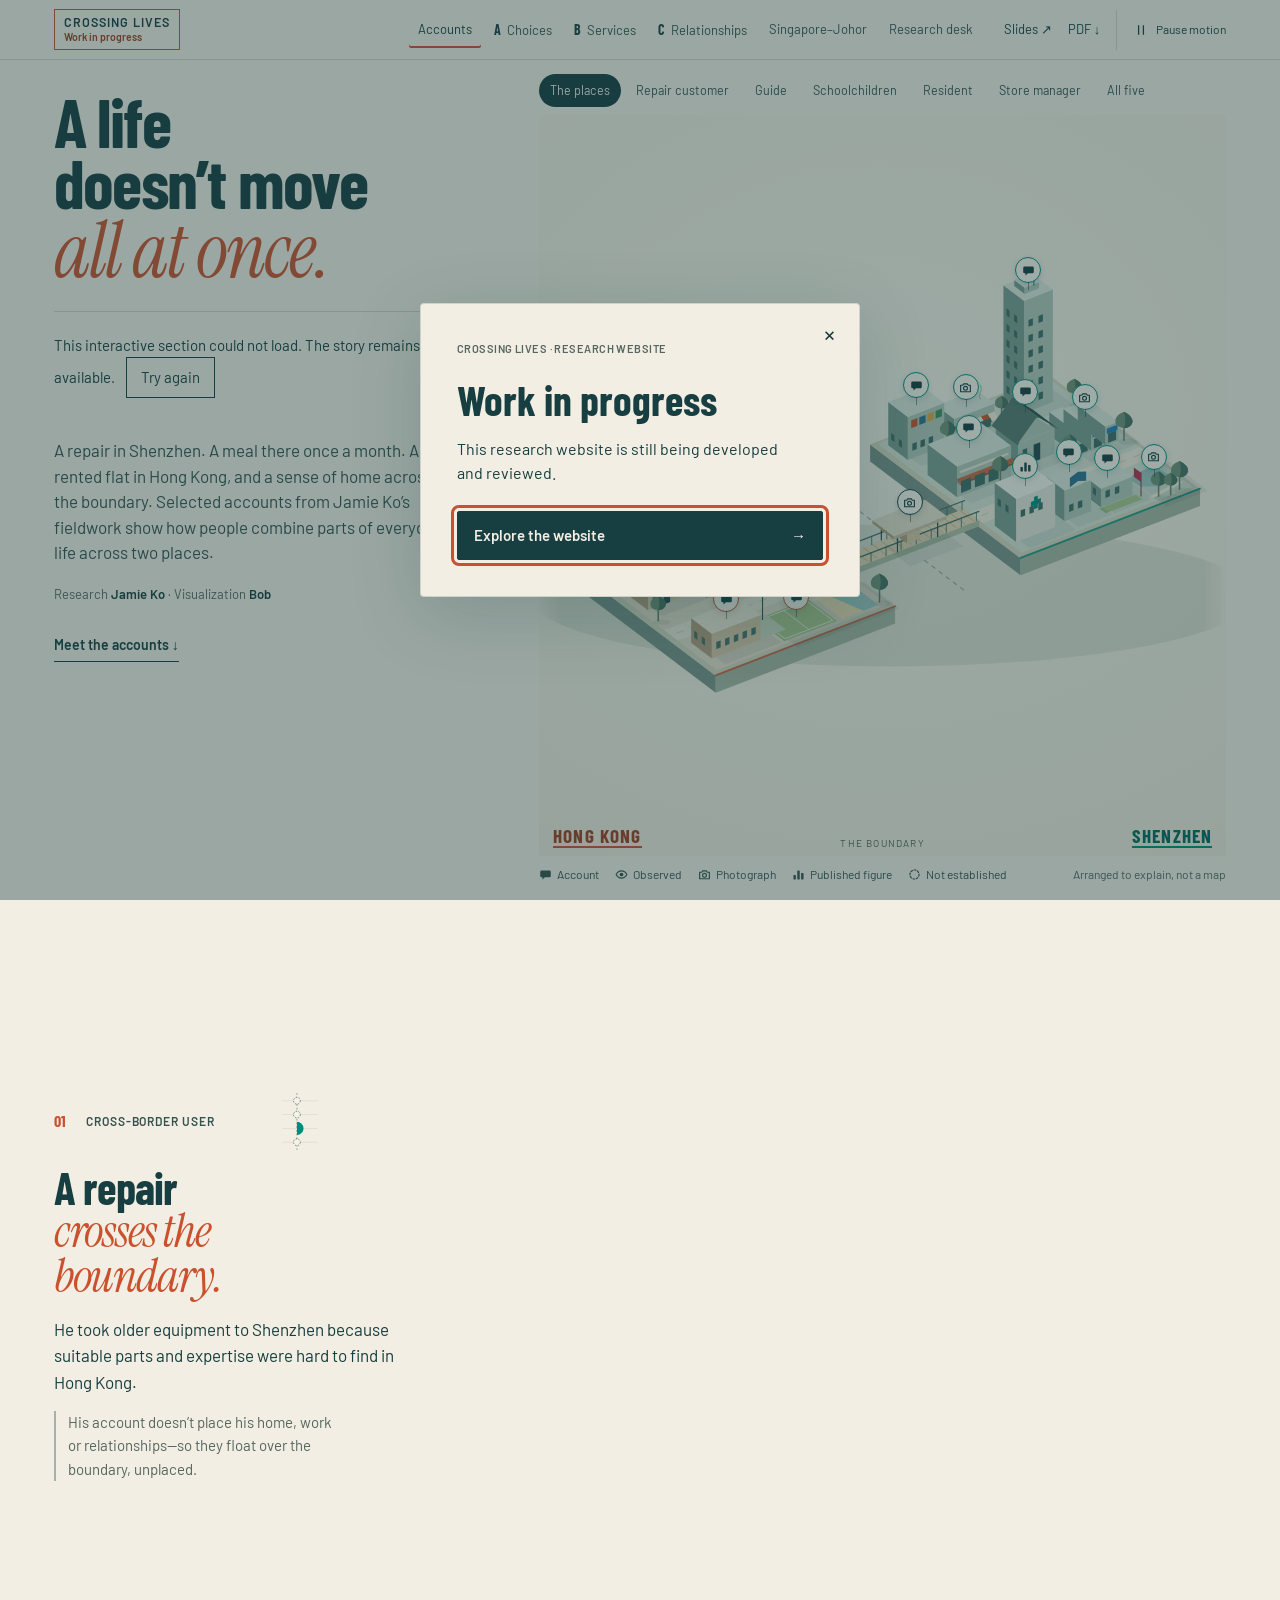
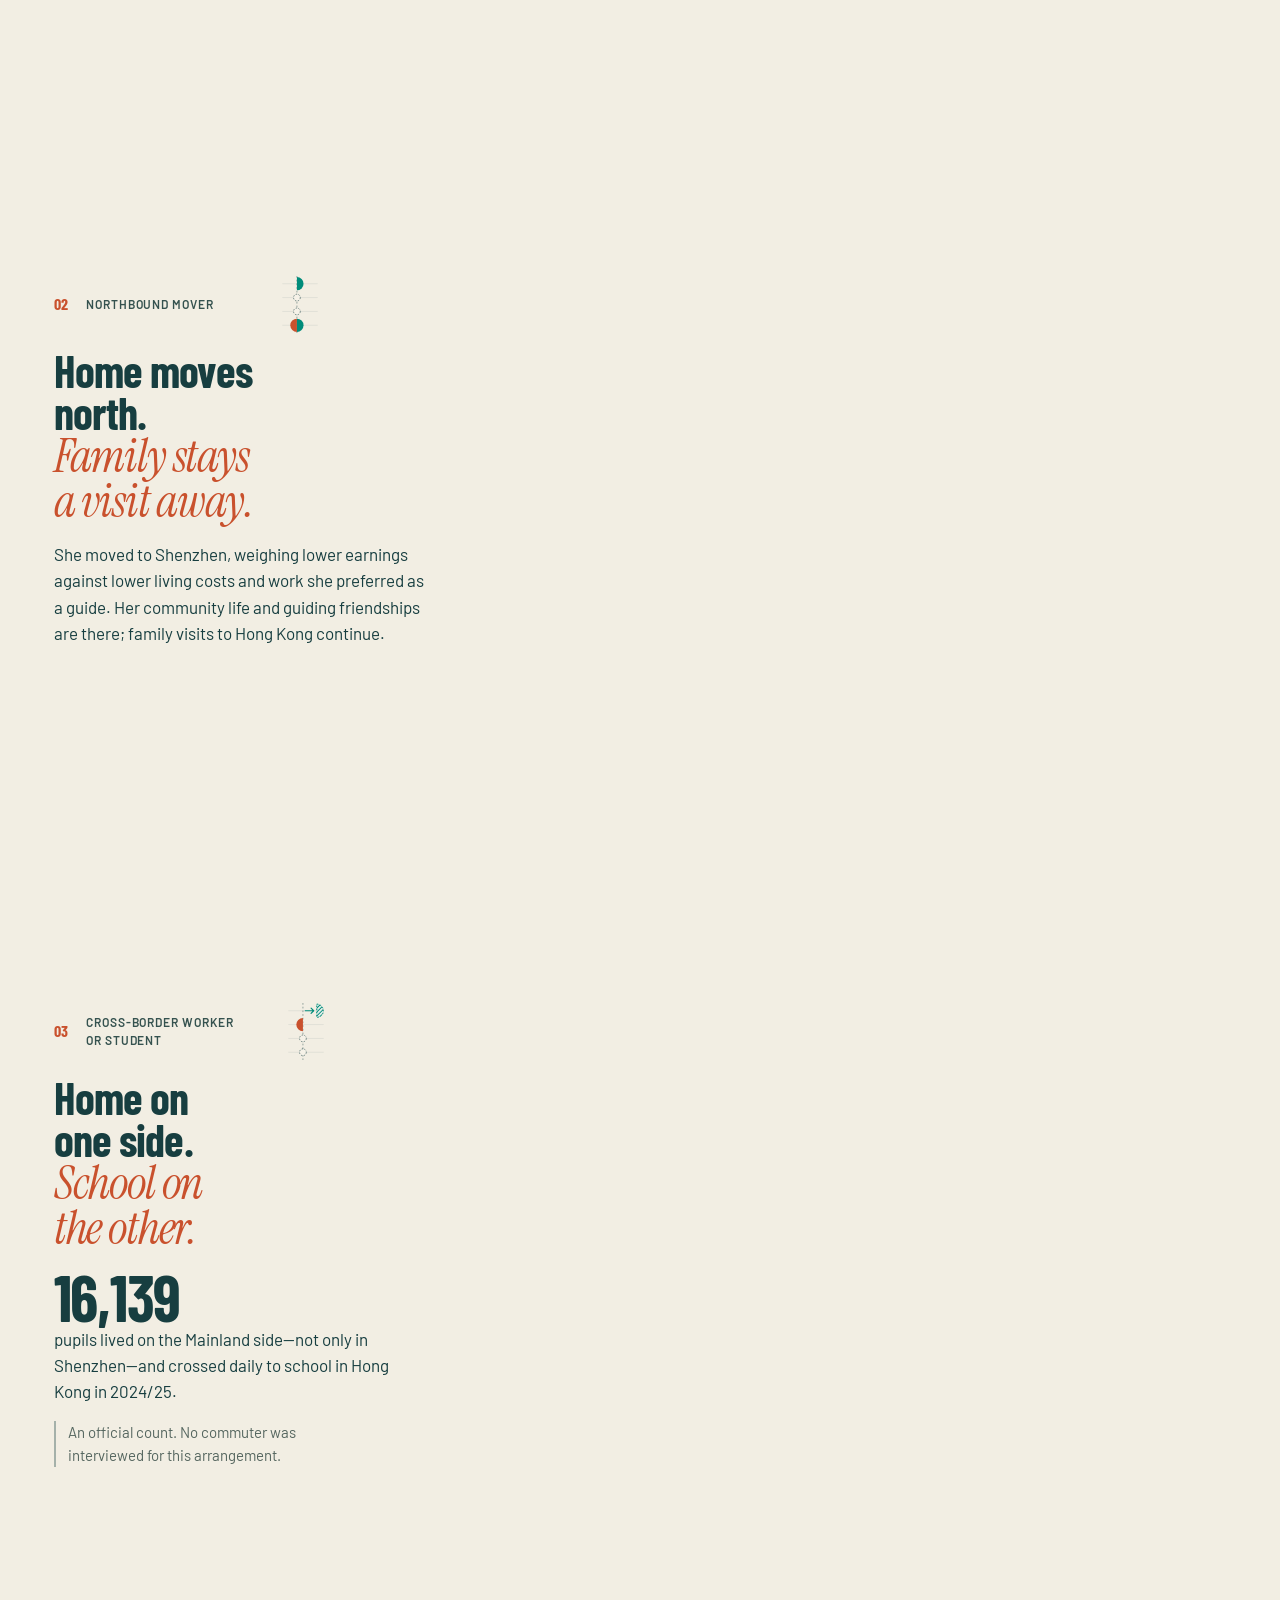
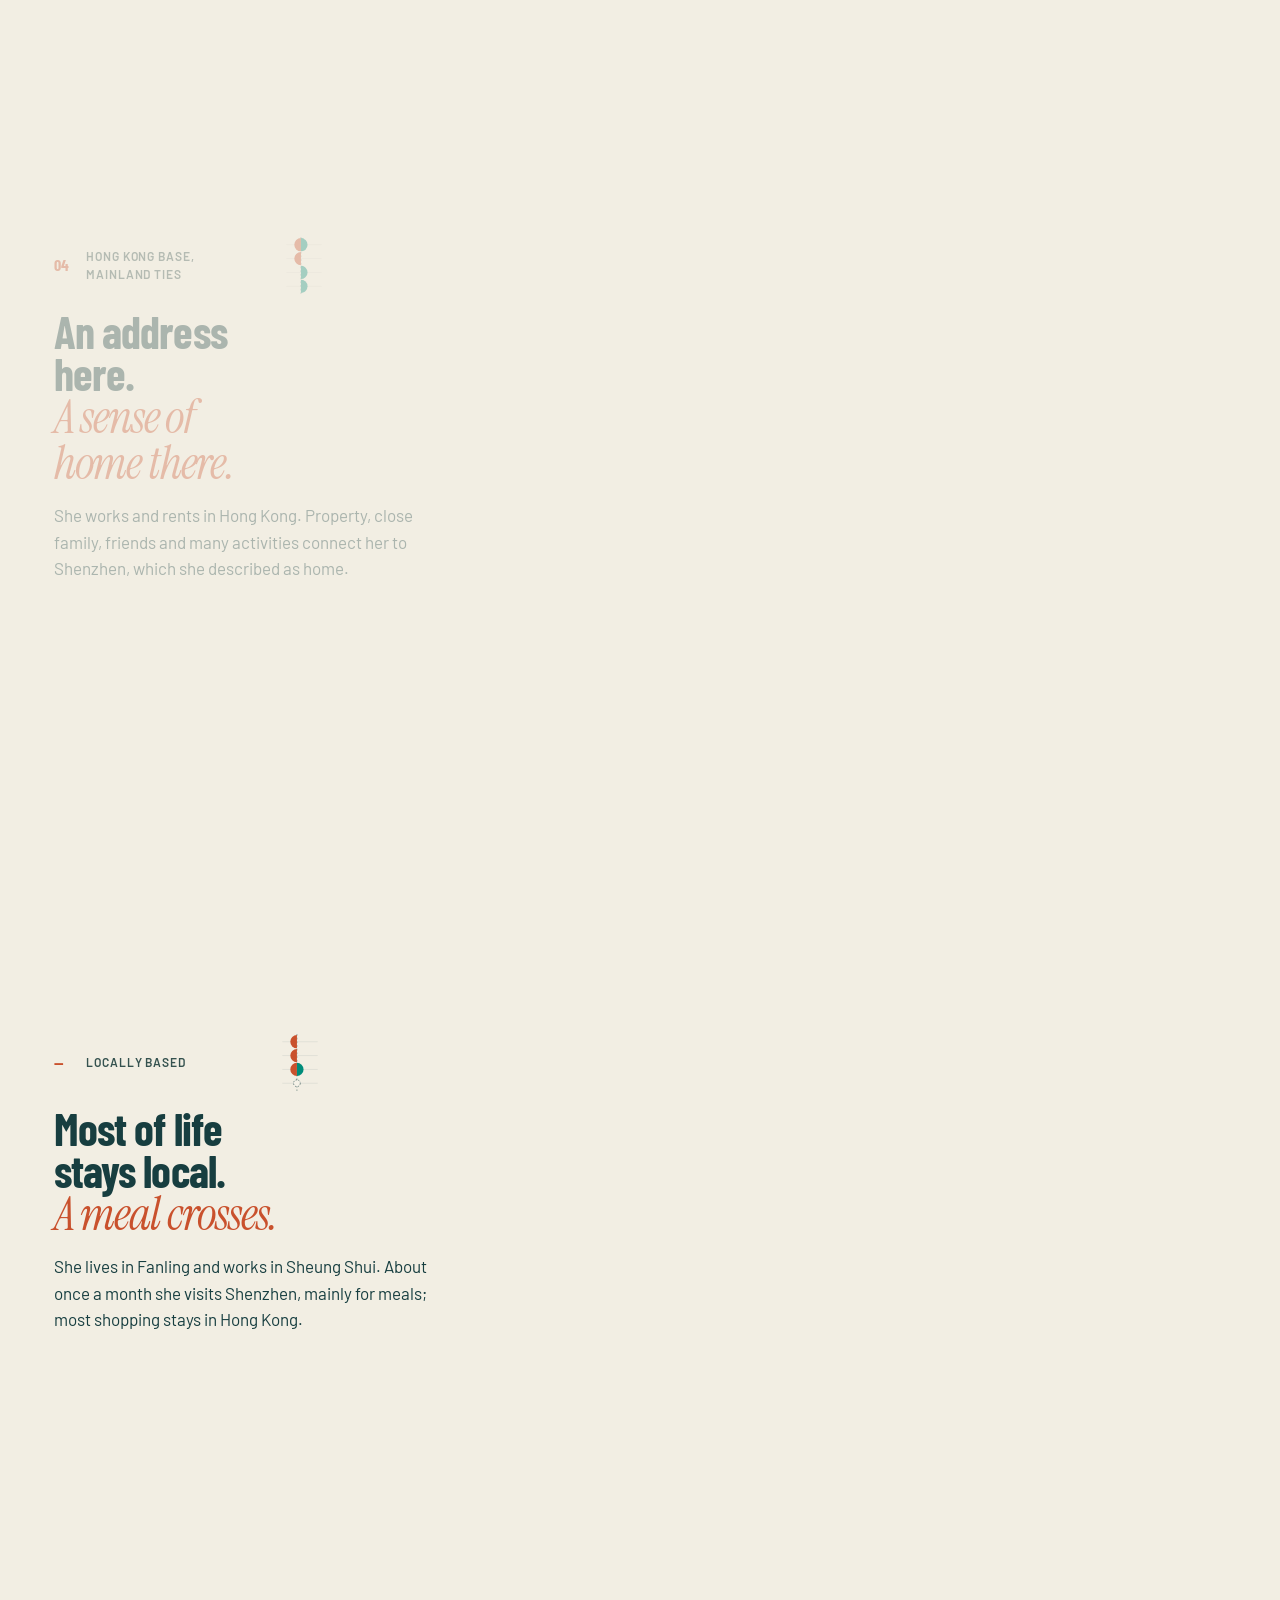
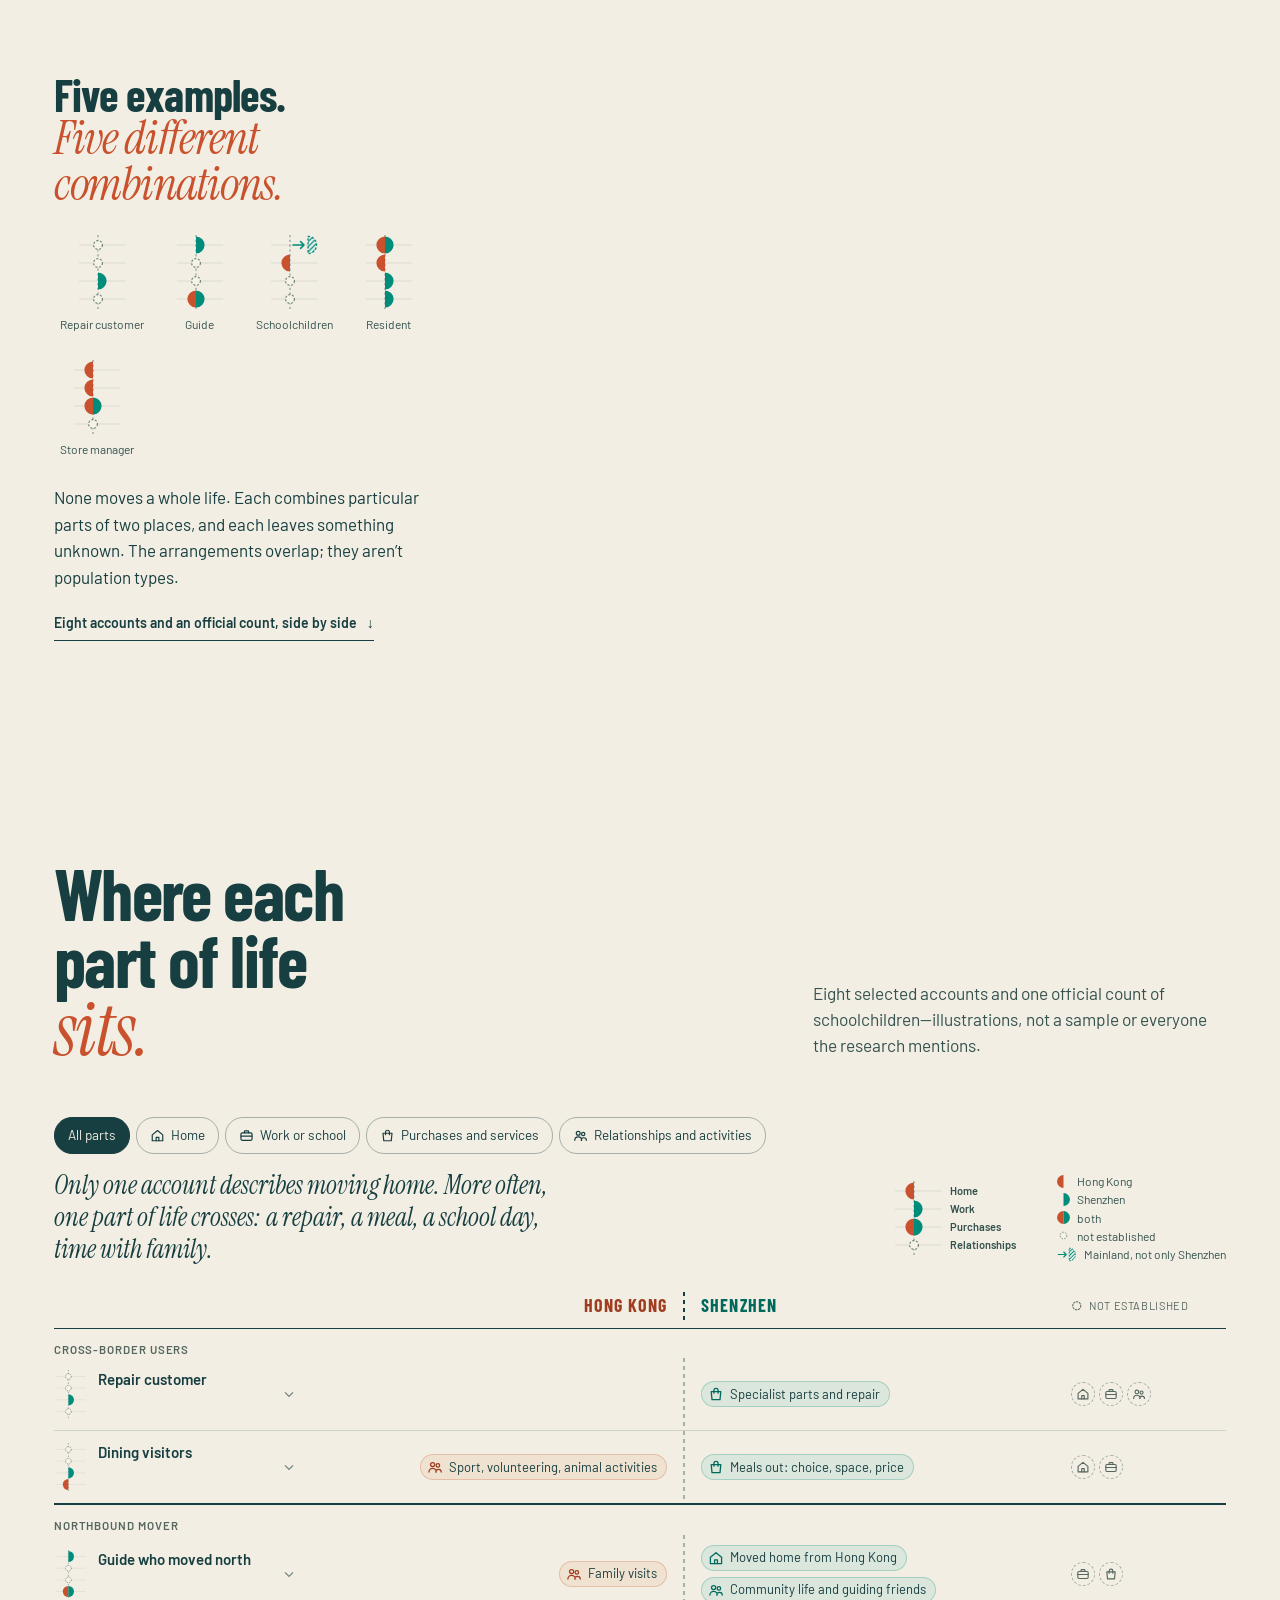
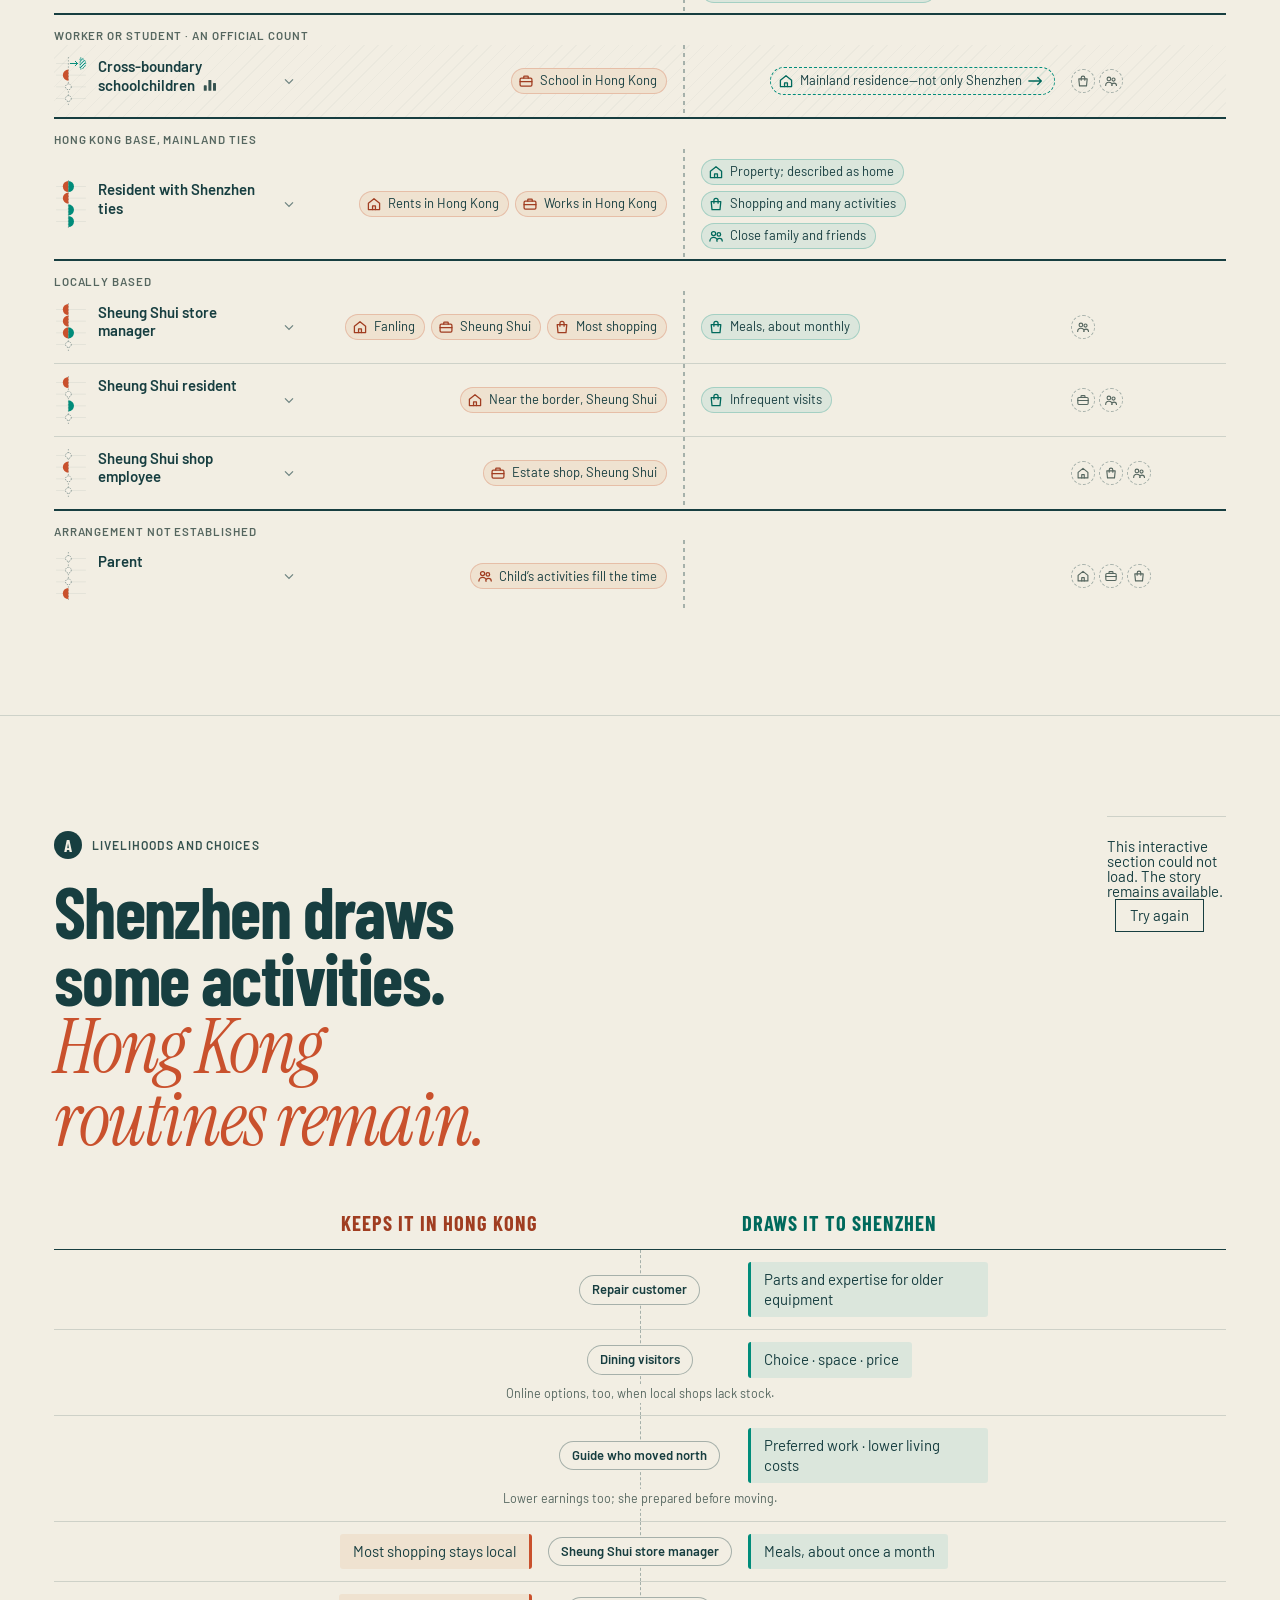
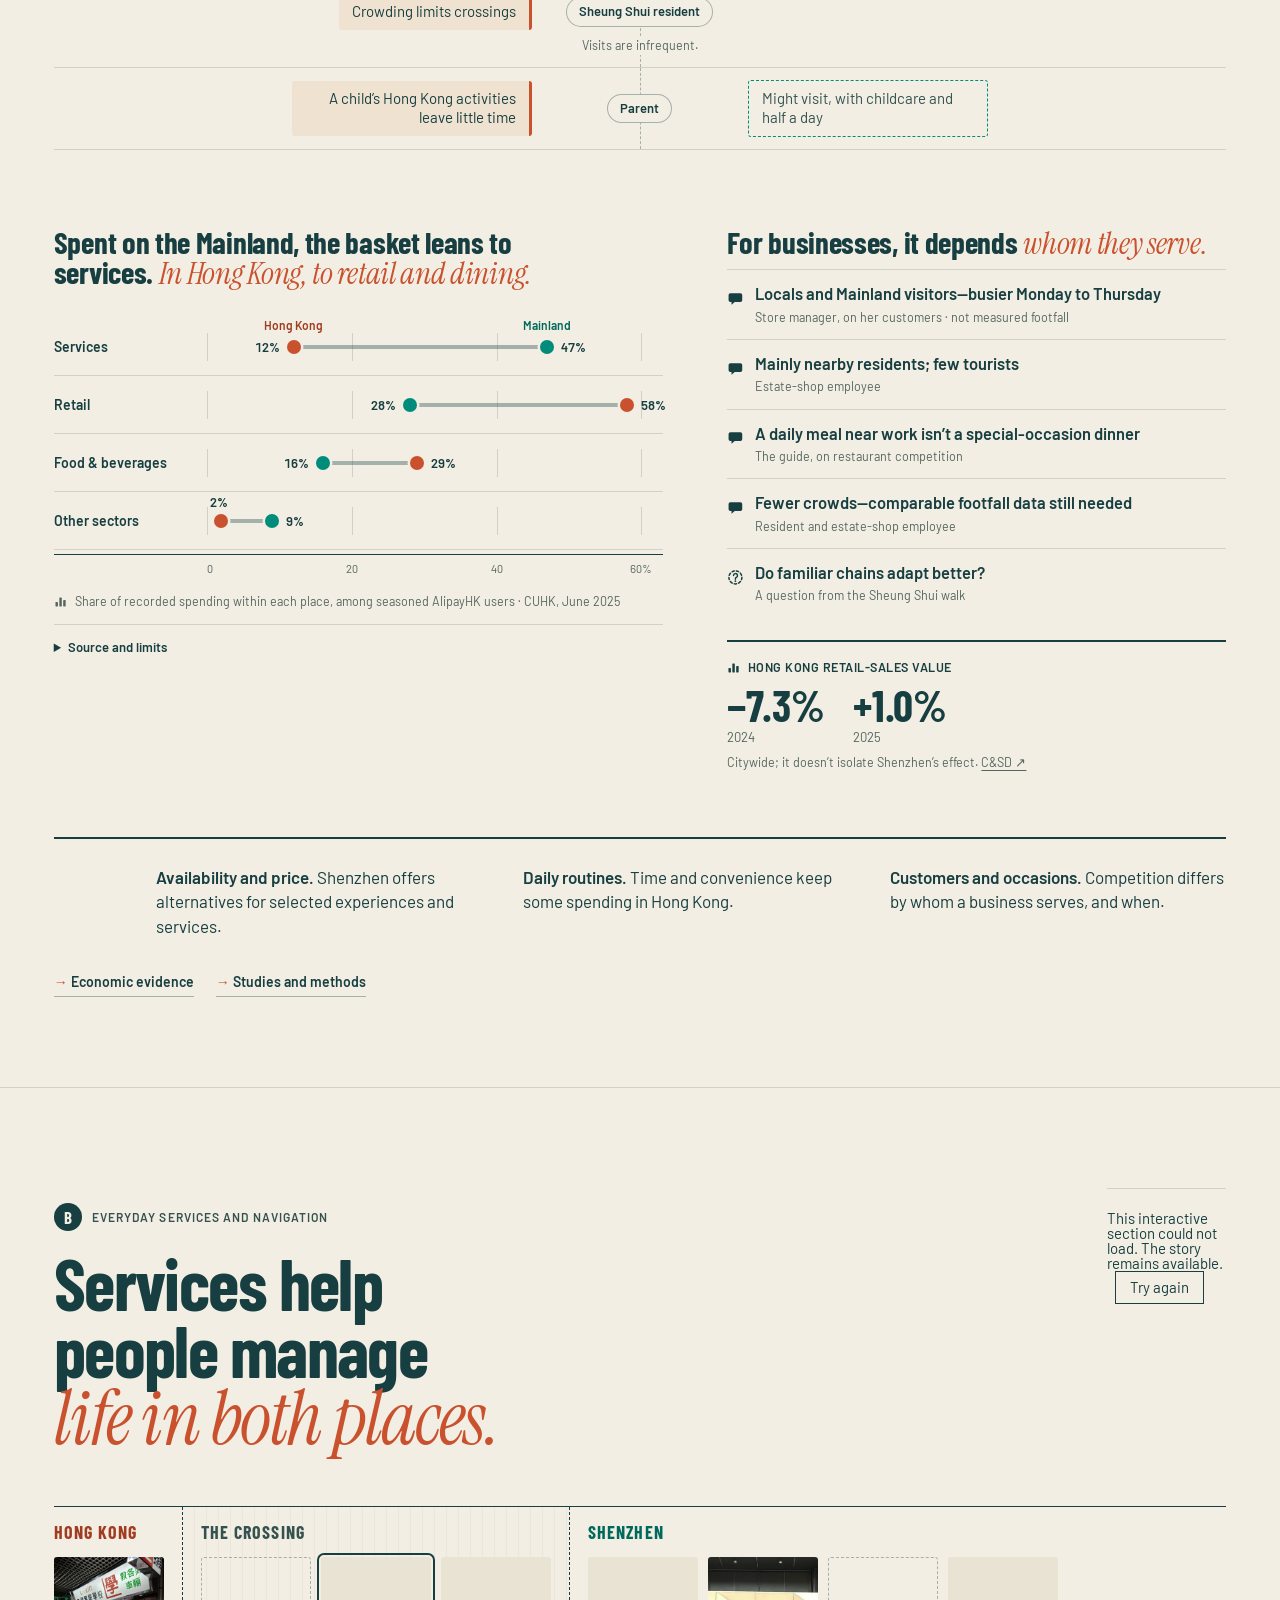
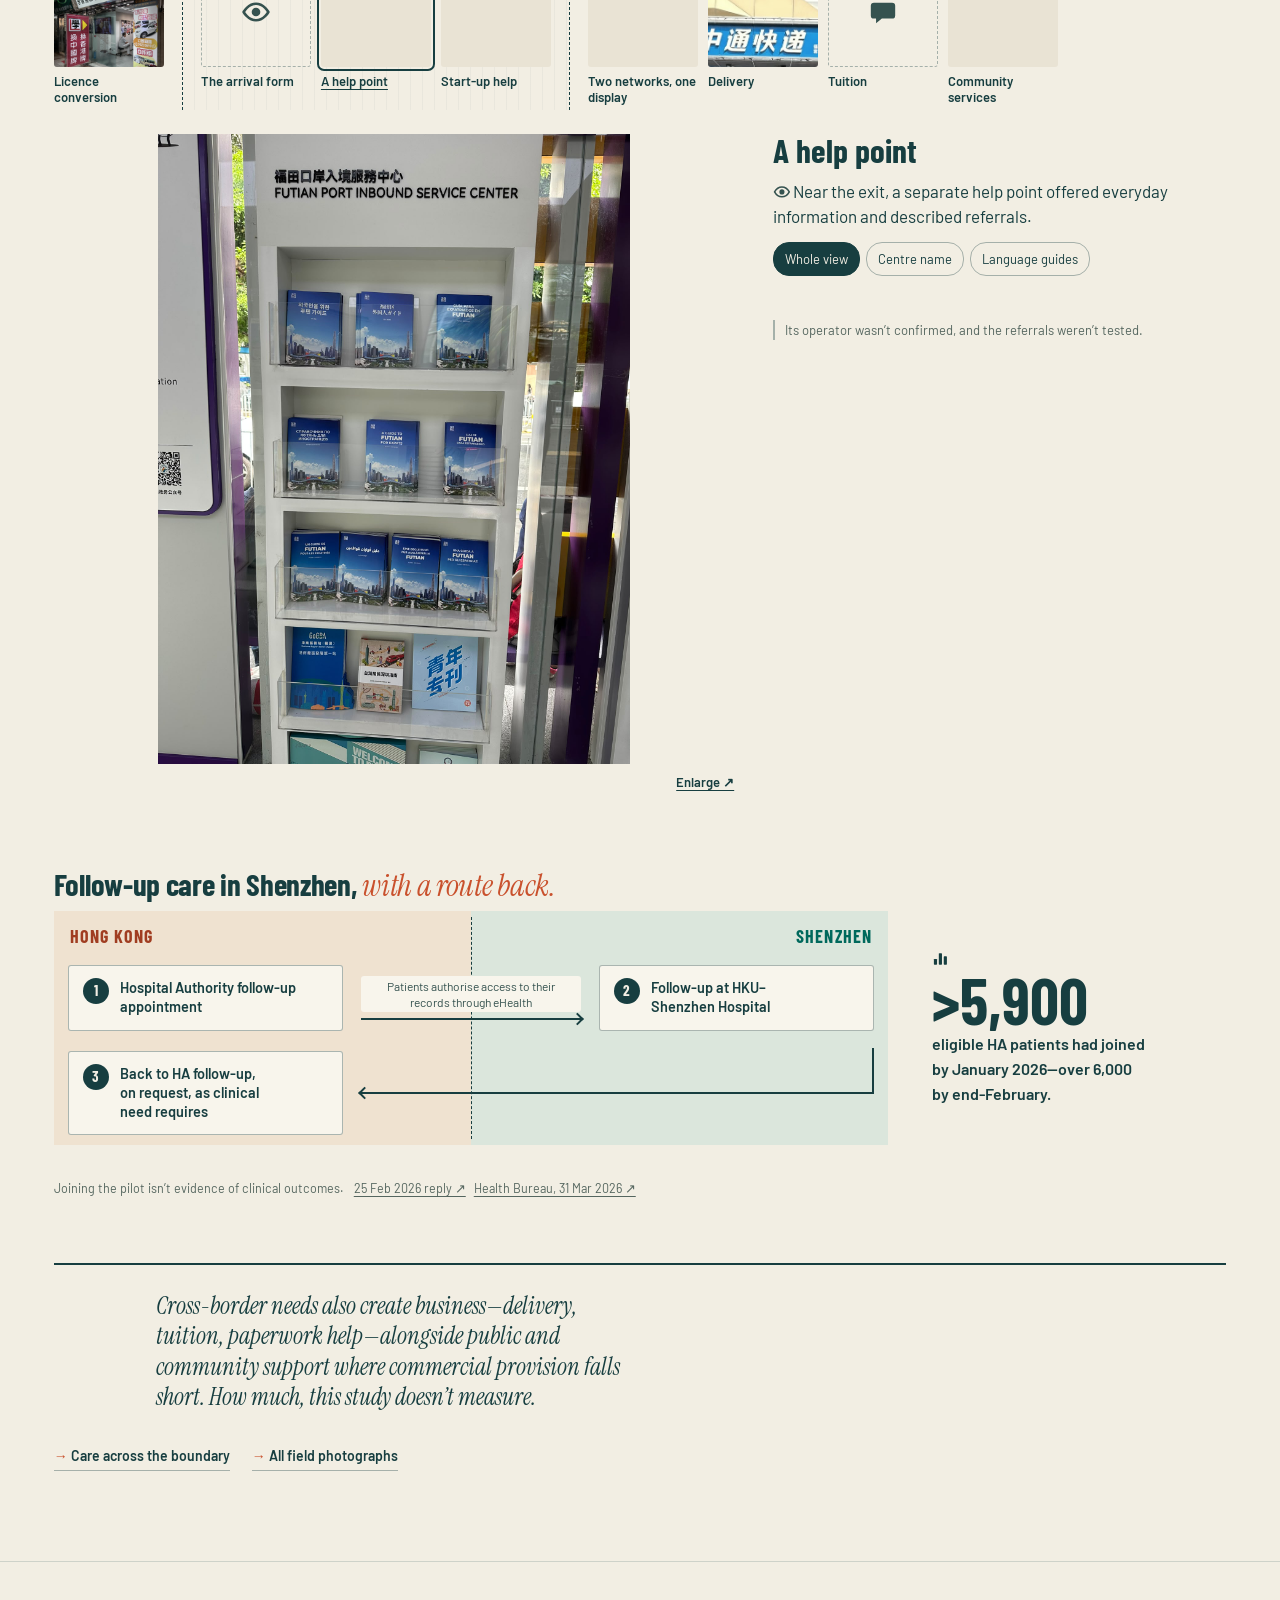
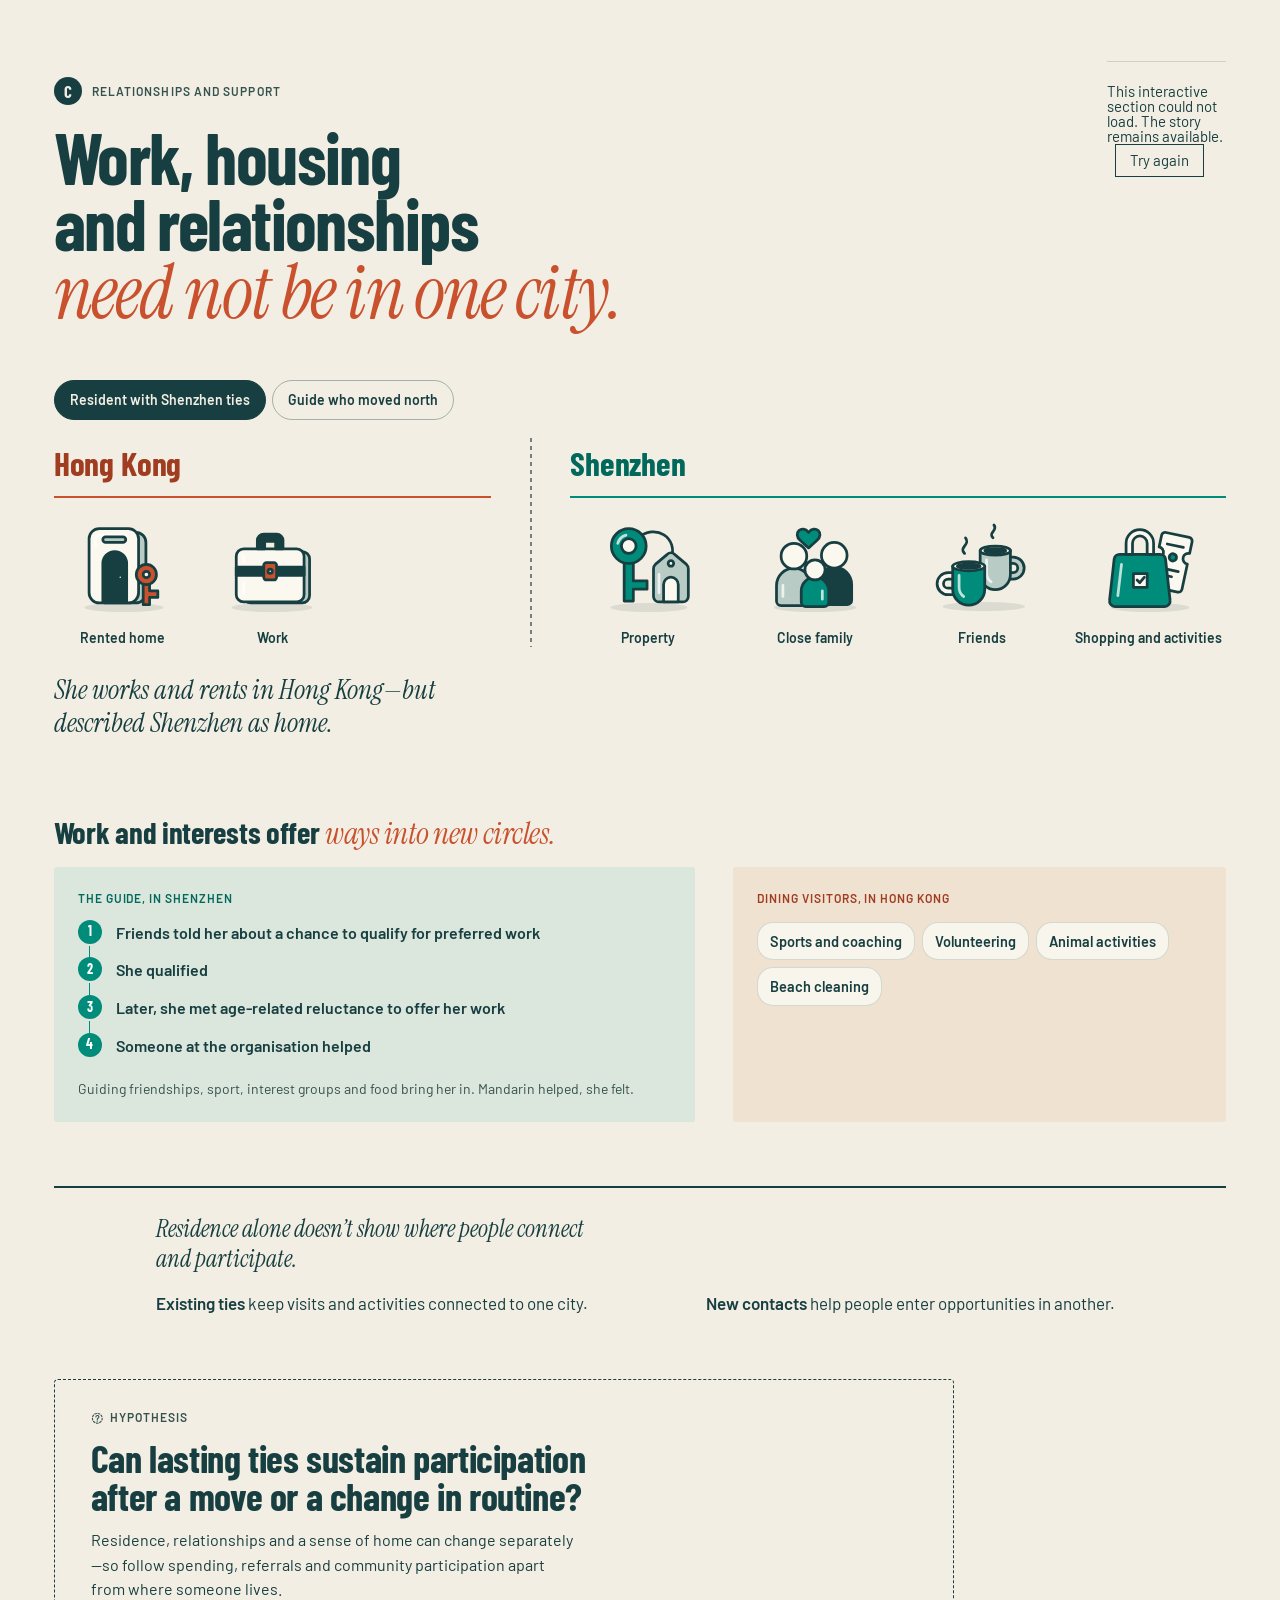
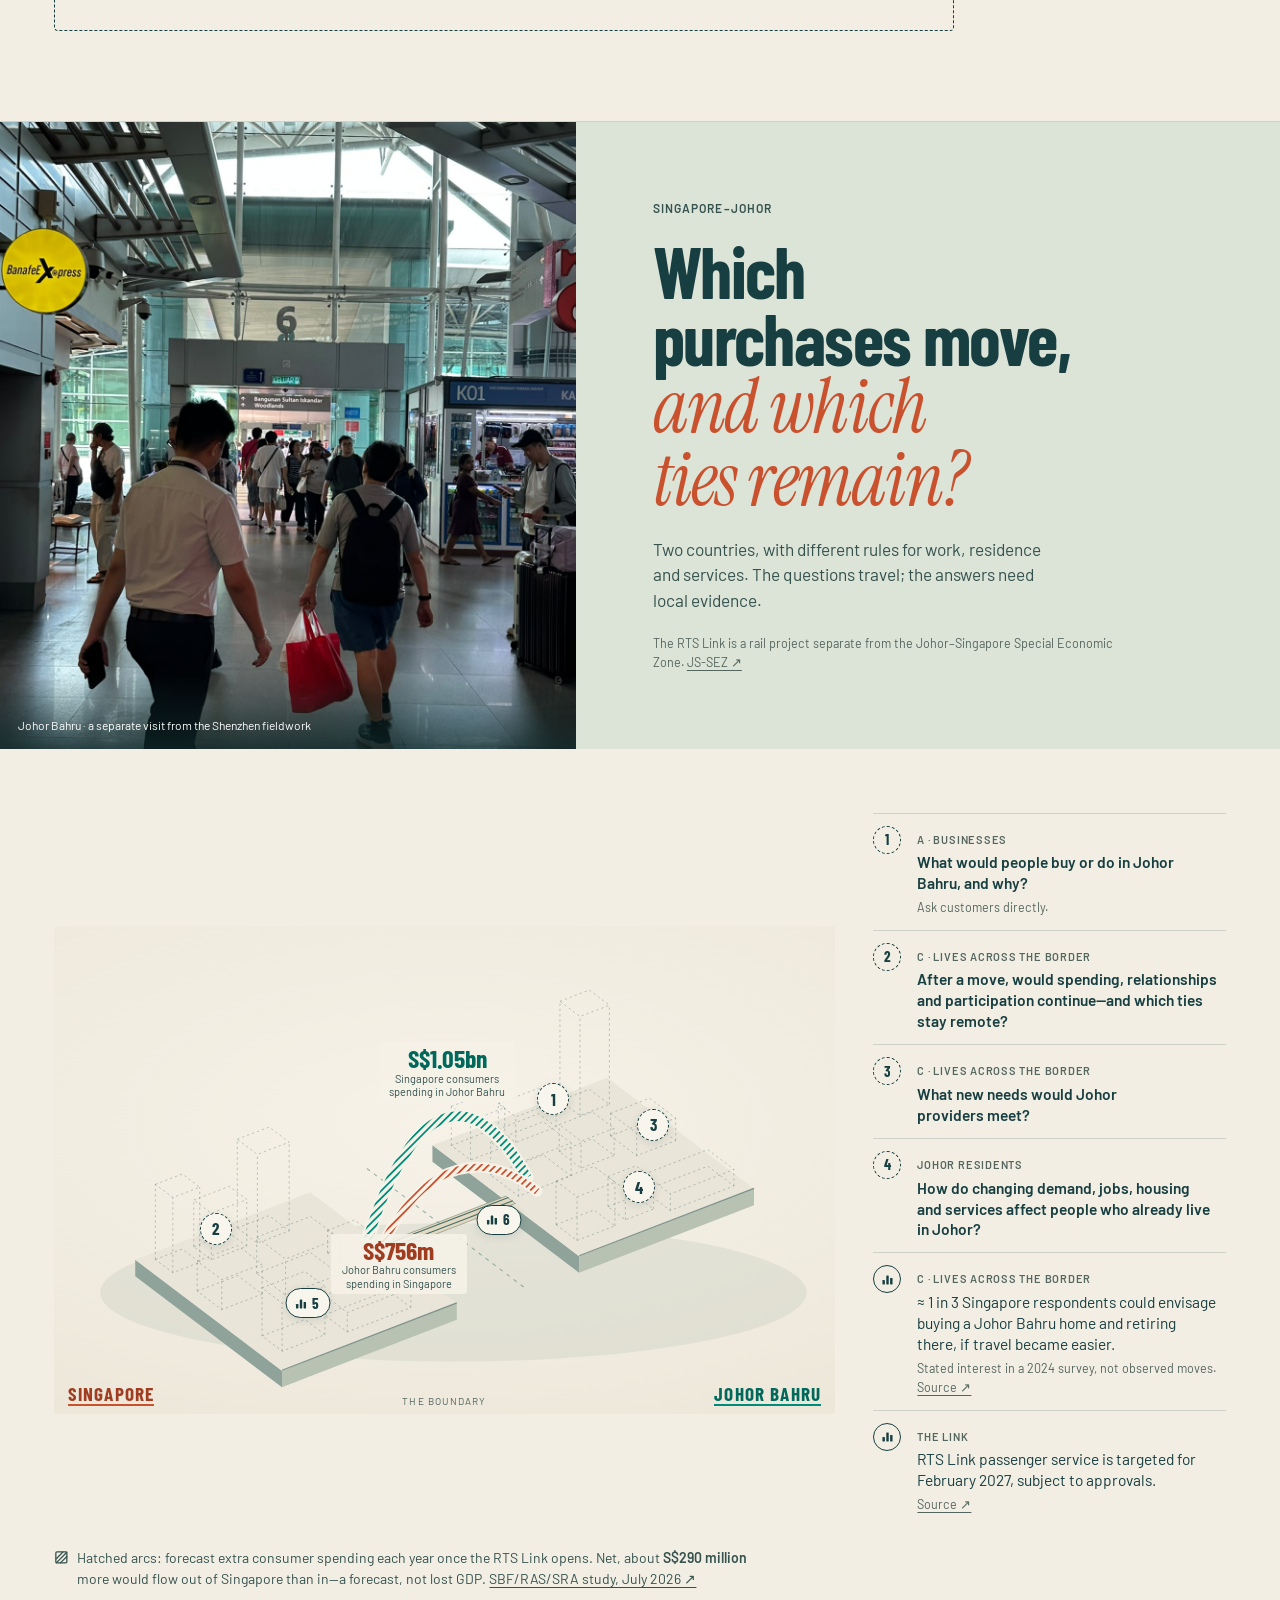
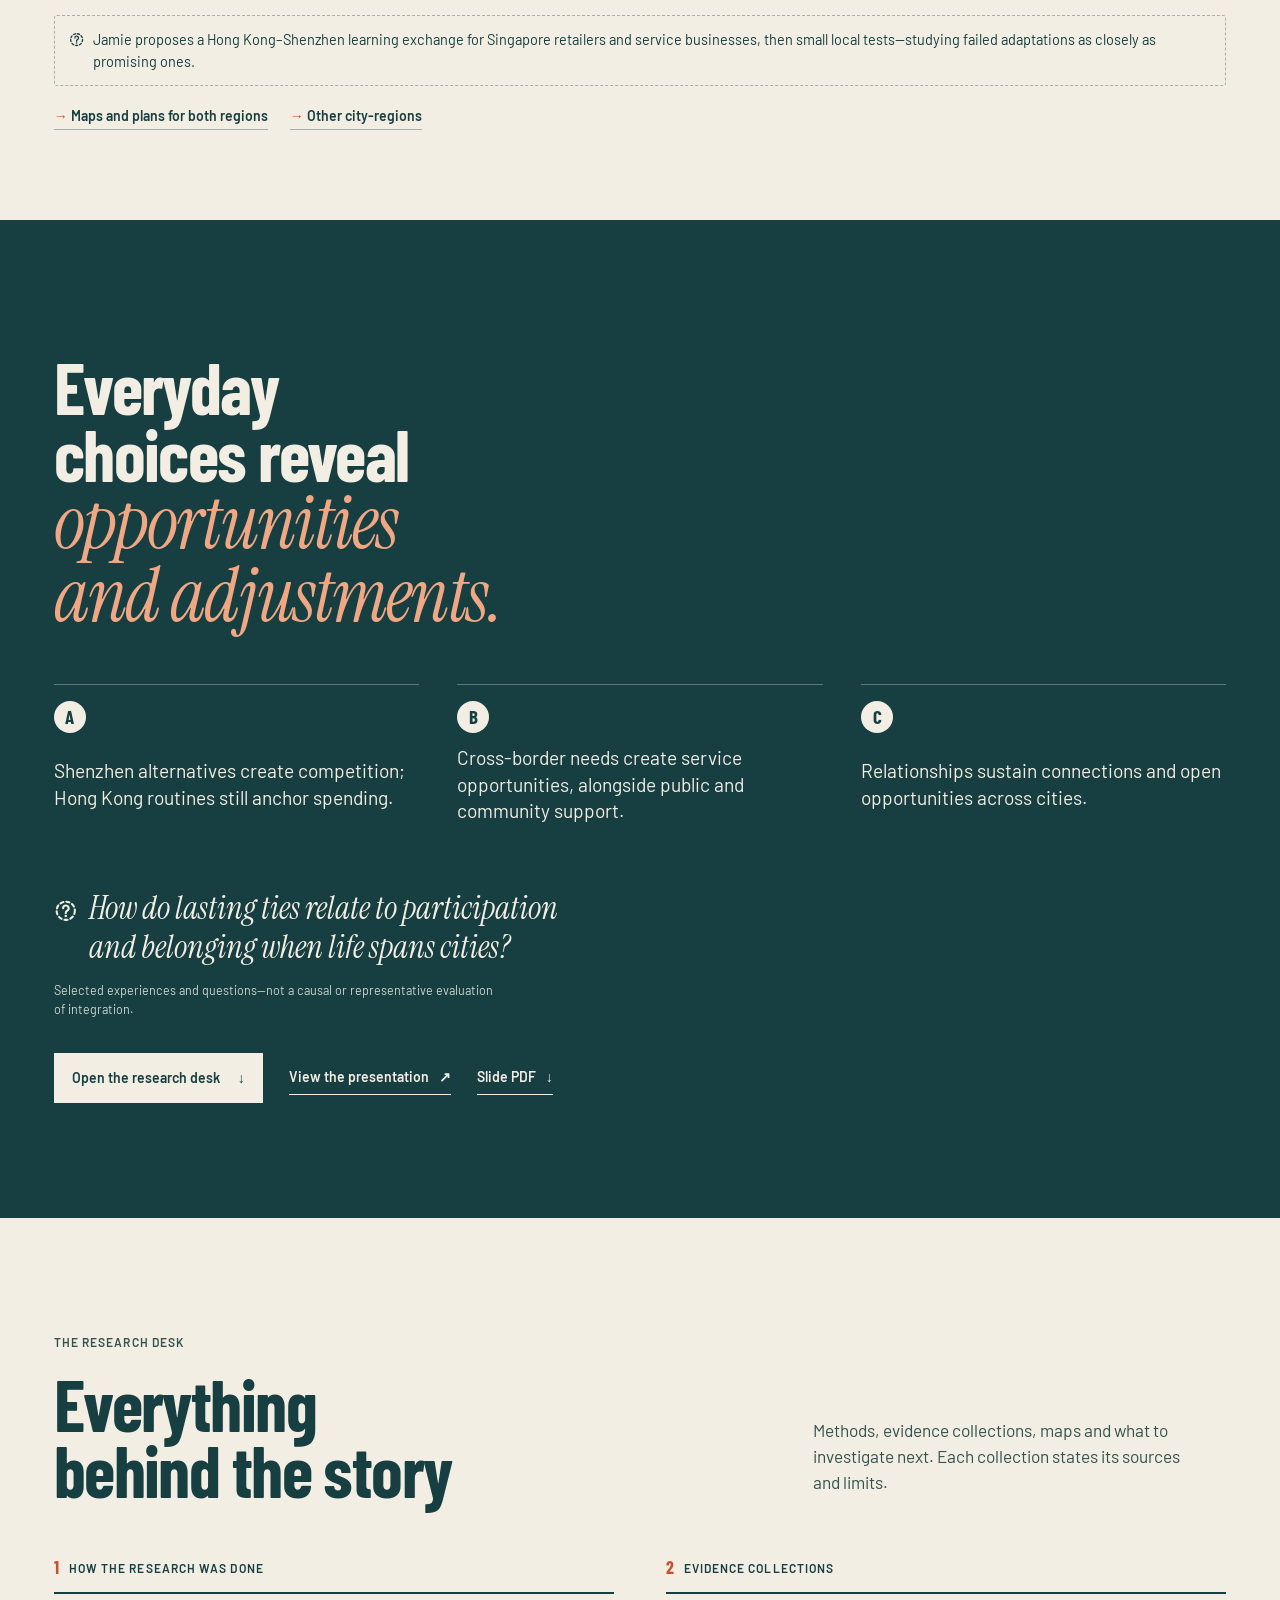
==== commit 548bd5a7: "Checkpoint 8: type cut from field photographs, life signatures, cleaner frame - photo-type.js: the t" ====
--- a/index.html
+++ b/index.html
@@ -48,6 +48,7 @@
  <div class="scrolly page">
   <article class="step step-intro" data-scene="overview">
     <h1 id="hero-title">A life doesn’t move <em>all at once.</em></h1>
+    <div class="hero-type" id="hero-type"></div>
     <p class="deck">A repair in Shenzhen. A meal there once a month. A rented flat in Hong Kong, and a sense of home across the boundary. Selected accounts from Jamie Ko’s fieldwork show how people combine parts of everyday life across two places.</p>
     <p class="byline">Research <strong>Jamie Ko</strong> · Visualization <strong>Bob</strong></p>
     <p class="mini-key key-intro" aria-label="Marker key"><span><span data-glyph="account"></span>Account</span><span><span data-glyph="observed"></span>Observed</span><span><span data-glyph="photo"></span>Photograph</span><span><span data-glyph="published"></span>Published figure</span><span><span data-glyph="unknown"></span>Not established</span><span class="mini-key-note">Arranged to explain, not a map</span></p>
@@ -69,34 +70,41 @@
   </div>
 
   <article class="step" data-scene="repair" id="step-repair">
-    <p class="step-tag"><span>01</span>Cross-border user</p>
+    <p class="step-tag"><span>01</span>Cross-border user<span class="step-sig" data-signature="repair" data-size="40"></span></p>
     <h2>A repair <em>crosses the boundary.</em></h2>
     <p>He took older equipment to Shenzhen because suitable parts and expertise were hard to find in Hong Kong.</p>
     <p class="step-aside">His account doesn’t place his home, work or relationships—so they float over the boundary, unplaced.</p>
   </article>
   <article class="step" data-scene="guide" id="step-guide">
-    <p class="step-tag"><span>02</span>Northbound mover</p>
+    <p class="step-tag"><span>02</span>Northbound mover<span class="step-sig" data-signature="guide" data-size="40"></span></p>
     <h2>Home moves north. <em>Family stays a visit away.</em></h2>
     <p>She moved to Shenzhen, weighing lower earnings against lower living costs and work she preferred as a guide. Her community life and guiding friendships are there; family visits to Hong Kong continue.</p>
   </article>
   <article class="step" data-scene="pupils" id="step-pupils">
-    <p class="step-tag"><span>03</span>Cross-border worker or student</p>
+    <p class="step-tag"><span>03</span>Cross-border worker or student<span class="step-sig" data-signature="pupils" data-size="40"></span></p>
     <h2>Home on one side. <em>School on the other.</em></h2>
     <p class="step-figure"><strong>16,139</strong> pupils lived on the Mainland side—not only in Shenzhen—and crossed daily to school in Hong Kong in 2024/25.</p>
     <p class="step-aside">An official count. No commuter was interviewed for this arrangement.</p>
   </article>
   <article class="step" data-scene="resident" id="step-resident">
-    <p class="step-tag"><span>04</span>Hong Kong base, Mainland ties</p>
+    <p class="step-tag"><span>04</span>Hong Kong base, Mainland ties<span class="step-sig" data-signature="resident" data-size="40"></span></p>
     <h2>An address here. <em>A sense of home there.</em></h2>
     <p>She works and rents in Hong Kong. Property, close family, friends and many activities connect her to Shenzhen, which she described as home.</p>
   </article>
   <article class="step" data-scene="manager" id="step-manager">
-    <p class="step-tag"><span>—</span>Locally based</p>
+    <p class="step-tag"><span>—</span>Locally based<span class="step-sig" data-signature="manager" data-size="40"></span></p>
     <h2>Most of life stays local. <em>A meal crosses.</em></h2>
     <p>She lives in Fanling and works in Sheung Shui. About once a month she visits Shenzhen, mainly for meals; most shopping stays in Hong Kong.</p>
   </article>
   <article class="step step-together" data-scene="together" id="step-together">
     <h2>Five examples. <em>Five different combinations.</em></h2>
+    <ul class="sig-row">
+      <li><a href="#step-repair"><span data-signature="repair" data-size="52"></span><small>Repair customer</small></a></li>
+      <li><a href="#step-guide"><span data-signature="guide" data-size="52"></span><small>Guide</small></a></li>
+      <li><a href="#step-pupils"><span data-signature="pupils" data-size="52"></span><small>Schoolchildren</small></a></li>
+      <li><a href="#step-resident"><span data-signature="resident" data-size="52"></span><small>Resident</small></a></li>
+      <li><a href="#step-manager"><span data-signature="manager" data-size="52"></span><small>Store manager</small></a></li>
+    </ul>
     <p>None moves a whole life. Each combines particular parts of two places, and each leaves something unknown. The arrangements overlap; they aren’t population types.</p>
     <p><a class="text-link" href="#ledger">Eight accounts and an official count, side by side <span aria-hidden="true">↓</span></a></p>
   </article>
@@ -115,7 +123,7 @@
 <section class="lens page" id="choices" aria-labelledby="choices-title" data-chapter-id="choices" data-chapter-title="A · Choices">
   <span id="selective" class="anchor"></span>
   <header class="section-head lens-head">
-    <p class="lens-tag"><b>A</b>Livelihoods and choices</p>
+    <span class="lens-mark" data-lens="A" aria-hidden="true"></span><p class="lens-tag"><b>A</b>Livelihoods and choices</p>
     <h2 id="choices-title">Shenzhen draws some activities. <em>Hong Kong routines remain.</em></h2>
   </header>
   <div id="reasons"><p class="loading-note">Reasons to choose Shenzhen: parts and expertise; choice, space and price; preferred work and lower living costs; meals. Reasons some activities stay local: most shopping; crowding; a child’s activities leave little time.</p></div>
@@ -151,7 +159,7 @@
 <section class="lens page" id="services" aria-labelledby="services-title" data-chapter-id="services" data-chapter-title="B · Services">
   <span id="access" class="anchor"></span>
   <header class="section-head lens-head">
-    <p class="lens-tag"><b>B</b>Everyday services and navigation</p>
+    <span class="lens-mark" data-lens="B" aria-hidden="true"></span><p class="lens-tag"><b>B</b>Everyday services and navigation</p>
     <h2 id="services-title">Services help people manage <em>life in both places.</em></h2>
   </header>
   <div id="service-trail"><figure class="static-figure"><img src="feature/assets/sz-wayfinding.jpg" alt="A rack holds guides in several languages beneath the Futian Port Inbound Service Center sign." width="1536" height="2048" loading="lazy"><figcaption>At Futian, immigration staff helped with the arrival form; a separate help point offered information and described referrals. Its operator was unconfirmed and referrals were not tested.</figcaption></figure></div>
@@ -169,7 +177,7 @@
 
 <section class="lens page" id="ties" aria-labelledby="ties-title" data-chapter-id="ties" data-chapter-title="C · Relationships">
   <header class="section-head lens-head">
-    <p class="lens-tag"><b>C</b>Relationships and support</p>
+    <span class="lens-mark" data-lens="C" aria-hidden="true"></span><p class="lens-tag"><b>C</b>Relationships and support</p>
     <h2 id="ties-title">Work, housing and relationships <em>need not be in one city.</em></h2>
   </header>
   <div id="ties-panel"><p class="loading-note">The resident works and rents in Hong Kong, with property, close family, friends and activities in Shenzhen. The guide moved home to Shenzhen and continues family visits in Hong Kong.</p></div>
--- a/feature/edition.css
+++ b/feature/edition.css
@@ -96,6 +96,22 @@
 .status-popup-explore:hover{background:#24565a}
 html.status-popup-open,html.has-dialog{overflow:hidden}
 
+/* Type cut from field photographs -------------------------------------- */
+.ptype{position:relative;width:100%}
+.ptype canvas{display:block}
+.ptype-hits{position:absolute;inset:0}
+.ptype-hit{position:absolute;display:block;padding:0;border:0;background:none;cursor:pointer;border-radius:2px}
+.ptype-hit:focus-visible{outline:3px solid var(--hk);outline-offset:2px}
+.ptype-chip{position:absolute;z-index:3;max-width:min(320px,100%);padding:6px 10px;background:var(--card);border:1px solid var(--rule-strong);box-shadow:0 8px 24px #173e401f;font-size:12.5px;line-height:1.35;pointer-events:none}
+.ptype-chip b{display:block;font-size:10.5px;letter-spacing:.07em;text-transform:uppercase;color:var(--muted)}
+.ptype-chip span{color:var(--hk-text);font-weight:600}
+.hero-type{margin-top:4px}
+html.has-photo-title #hero-title{position:absolute;width:1px;height:1px;overflow:hidden;clip:rect(0 0 0 0);white-space:nowrap}
+.lens-head{position:relative}
+.lens-mark{position:absolute;right:0;top:-.08em;width:.62em;font-size:clamp(130px,15vw,230px);line-height:1;pointer-events:auto}
+.lens-mark .ptype-chip{left:auto!important;right:0;width:240px}
+@media (max-width:1099px){.lens-mark{font-size:96px;top:-10px}.lens-head h2{padding-right:70px}}
+
 /* Shared type ----------------------------------------------------------- */
 .eyebrow{font-size:12px;font-weight:600;letter-spacing:.09em;text-transform:uppercase;color:var(--ink-soft)}
 .deck{font-size:clamp(17px,1.35vw,20px);line-height:1.5;max-width:46ch;color:var(--ink-soft)}
@@ -159,6 +175,16 @@
 .mini-scene{position:absolute;inset:0;width:100%;height:100%;display:block;touch-action:pan-y;cursor:grab;outline-offset:-3px}
 .is-turning .mini-scene{cursor:grabbing}
 .mini-place{cursor:pointer;transition:opacity .3s}
+.mini-scene,.mini-canvas{-webkit-mask-image:linear-gradient(90deg,transparent 0,#000 22px,#000 calc(100% - 22px),transparent 100%);mask-image:linear-gradient(90deg,transparent 0,#000 22px,#000 calc(100% - 22px),transparent 100%)}
+.mini-canvas{position:absolute;inset:0;width:100%;height:100%;display:block;touch-action:pan-y;cursor:grab;outline-offset:-3px}
+.is-turning .mini-canvas{cursor:grabbing}
+.mini-count{--dx:0px;position:absolute;transform:translate(calc(-50% + var(--dx)),-100%);padding:3px 8px;border-radius:3px;background:#f6f2e8e8;font-size:12px;line-height:1.25;white-space:nowrap;pointer-events:none;color:var(--ink-soft)}
+.mini-count b{font-family:var(--font-display);font-size:17px;color:var(--ink);margin-right:3px}
+.mini-count.is-bar{transform:translate(calc(-50% + var(--dx)),-120%)}
+.mini-count i{display:inline-block;width:9px;height:9px;border-radius:50%;margin:0 4px 0 8px;vertical-align:0}
+.mini-count i:first-child{margin-left:0}
+.k-kg{background:var(--lamp)}.k-pr{background:var(--sz)}.k-se{background:var(--ink)}
+.mini-count.is-cloud{border:1.5px dashed var(--sz);background:var(--card)}
 .mini-arc .arc-halo{fill:none;stroke:#f6f2e8;stroke-width:7;stroke-linecap:round}
 .mini-arc .arc-line{fill:none;stroke:var(--ink);stroke-width:2.2;stroke-linecap:round}
 .mini-arc.arc-ties .arc-line{stroke-dasharray:1 6;stroke-width:2.6}
@@ -169,7 +195,7 @@
 .mini-arc .arc-end{fill:var(--ink);stroke:#f6f2e8;stroke-width:2}
 .mini-arc .arc-token{fill:var(--lamp);stroke:var(--ink);stroke-width:1.5}
 .mini-overlay{position:absolute;inset:0;pointer-events:none}
-.mini-mark{--dx:0px;--lift:0px;position:absolute;transform:translate(calc(-50% + var(--dx)),calc(-100% - var(--lift)));pointer-events:auto;display:flex;align-items:center;gap:0;padding:0;border:0;background:none;transition:opacity .3s,transform .3s}
+.mini-mark{--dx:0px;--lift:0px;position:absolute;transform:translate(calc(-50% + var(--dx)),calc(-100% - var(--lift)));pointer-events:auto;display:flex;align-items:center;gap:0;padding:0;border:0;background:none;transition:opacity .3s}
 .mini-mark::after{content:'';position:absolute;left:calc(50% - var(--dx));bottom:calc(-7px - var(--lift));width:1px;height:calc(8px + var(--lift));background:var(--ink);opacity:.5}
 .mark-dot{display:grid;place-items:center;width:26px;height:26px;border-radius:50%;background:var(--card);color:var(--ink);border:1.5px solid var(--ink);box-shadow:0 2px 6px #173e4022;font-size:13px}
 .mark-dot .glyph{width:13px;height:13px}
@@ -262,6 +288,27 @@
 .lband-rows .lrow:last-child{border-bottom:0}
 .lrow-who{display:grid;grid-template-columns:1fr auto;gap:2px 8px;align-items:center;border:0;background:none;padding:12px 0;text-align:left;width:100%}
 .lrow-name{font-weight:600;font-size:15px;line-height:1.25}
+.lrow-who{grid-template-columns:auto 1fr auto!important;column-gap:10px!important}
+.lrow-sig{grid-row:1 / span 2;display:flex}
+.lrow-name{grid-column:2}
+.lrow-toggle{grid-column:3!important}
+.sig{display:block;overflow:visible}
+.sig-lane{transition:opacity .25s}
+.ledger[data-highlight=home] .sig-lane:not([data-facet=home]),.ledger[data-highlight=work] .sig-lane:not([data-facet=work]),.ledger[data-highlight=spend] .sig-lane:not([data-facet=spend]),.ledger[data-highlight=ties] .sig-lane:not([data-facet=ties]){opacity:.18}
+.ledger-intro{display:flex;flex-wrap:wrap;gap:12px 40px;align-items:center;justify-content:space-between;margin:16px 0 26px}
+.ledger-intro .ledger-reading{margin:0}
+.sig-key{display:flex;align-items:center;gap:14px;margin:0}
+.sig-key svg{flex:none}
+.sig-key-text{font:600 11px var(--font-text);fill:var(--ink-soft)}
+.sig-key-side{font:600 7.5px var(--font-text);letter-spacing:.08em}.sig-key-side.hk{fill:var(--hk-text)}.sig-key-side.sz{fill:var(--sz-text)}
+.sig-key figcaption{display:grid;gap:2px;font-size:12px;color:var(--ink-soft);line-height:1.35}
+.sig-key figcaption span{display:inline-flex;align-items:center;gap:6px}
+.step-sig{margin-left:auto;display:inline-flex}
+.step-tag{width:100%;max-width:38ch}
+.sig-row{display:flex;flex-wrap:wrap;gap:14px 18px;margin:6px 0 4px}
+.sig-row a{display:flex;flex-direction:column;align-items:center;gap:6px;text-decoration:none;padding:6px;border-radius:4px}
+.sig-row a:hover{background:#173e400b}
+.sig-row small{font-size:12px;color:var(--ink-soft)}
 .lrow-name .lrow-ev{margin-left:4px;color:var(--ink-soft)}
 .lrow-toggle{grid-column:2;grid-row:1 / span 2;width:16px;height:16px;fill:none;stroke:currentColor;stroke-width:1.6;transition:transform .2s;opacity:.6}
 .lrow.is-open .lrow-toggle{transform:rotate(180deg)}
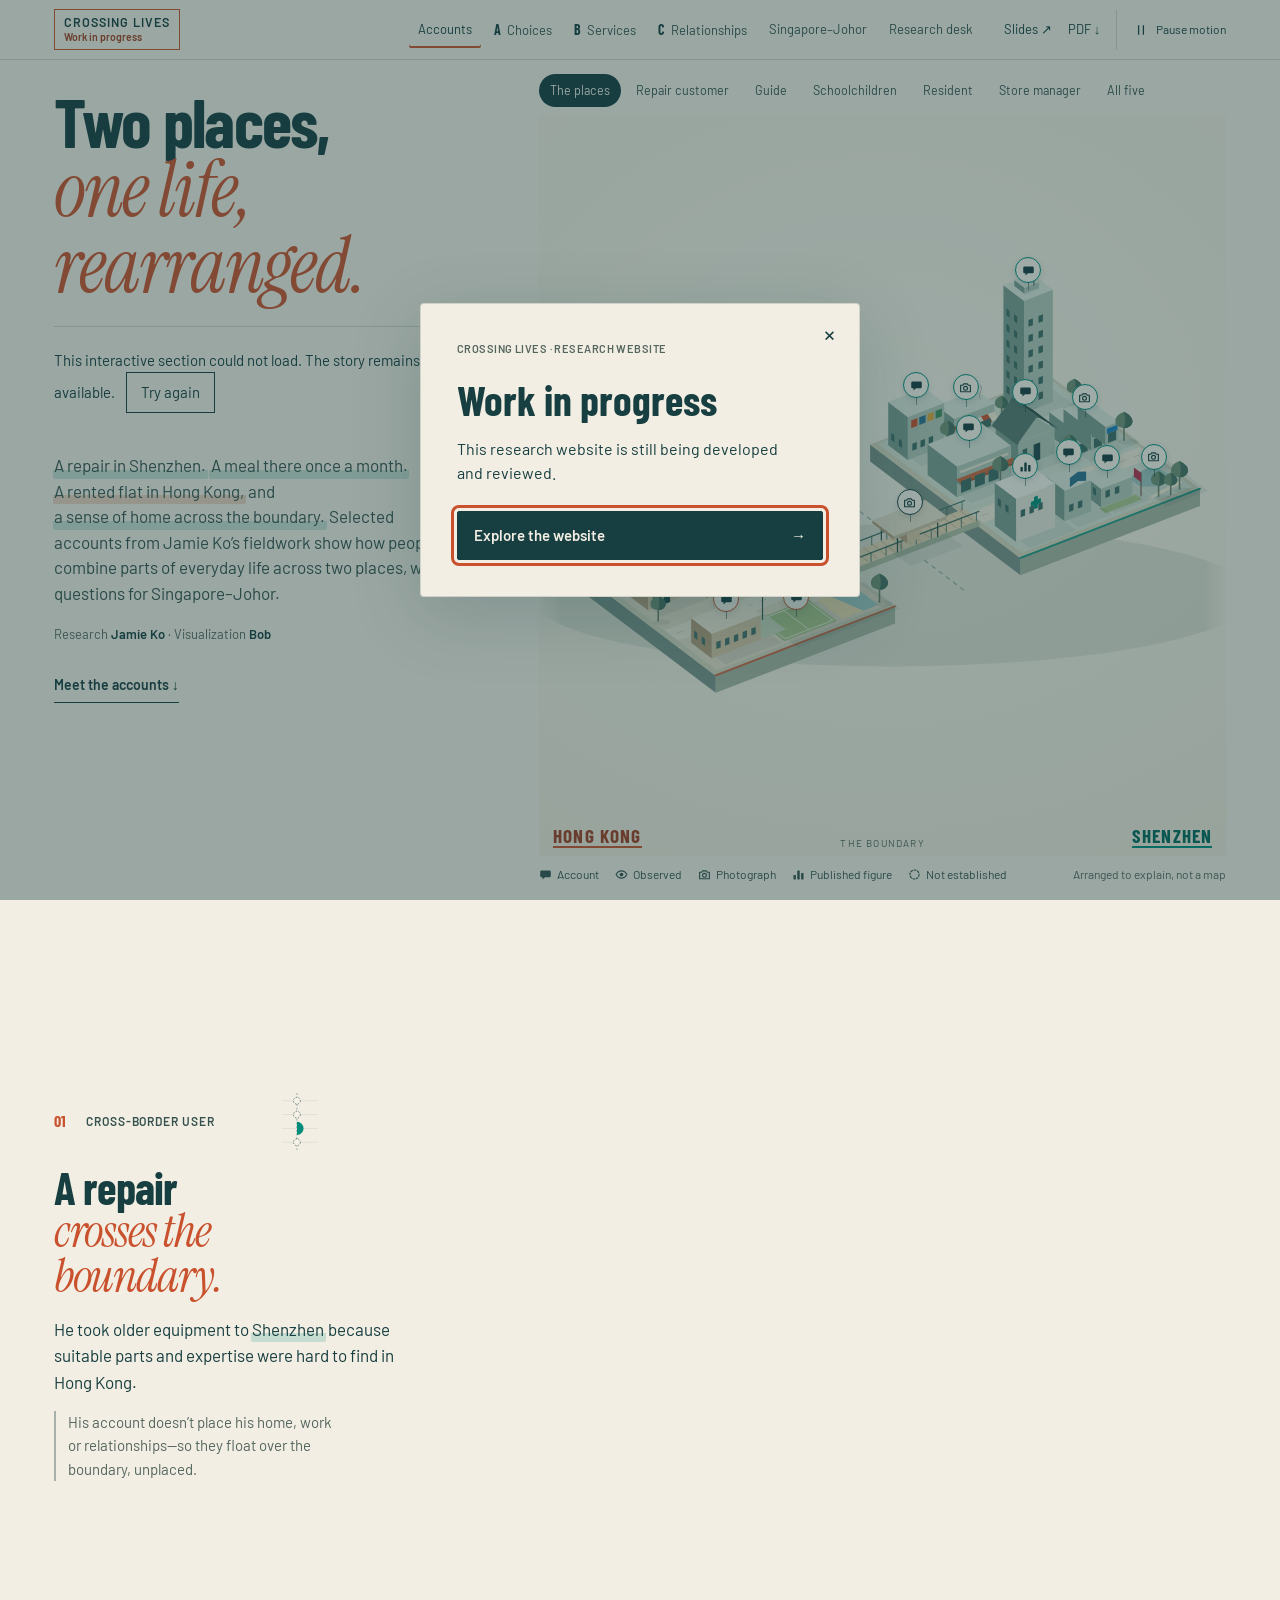
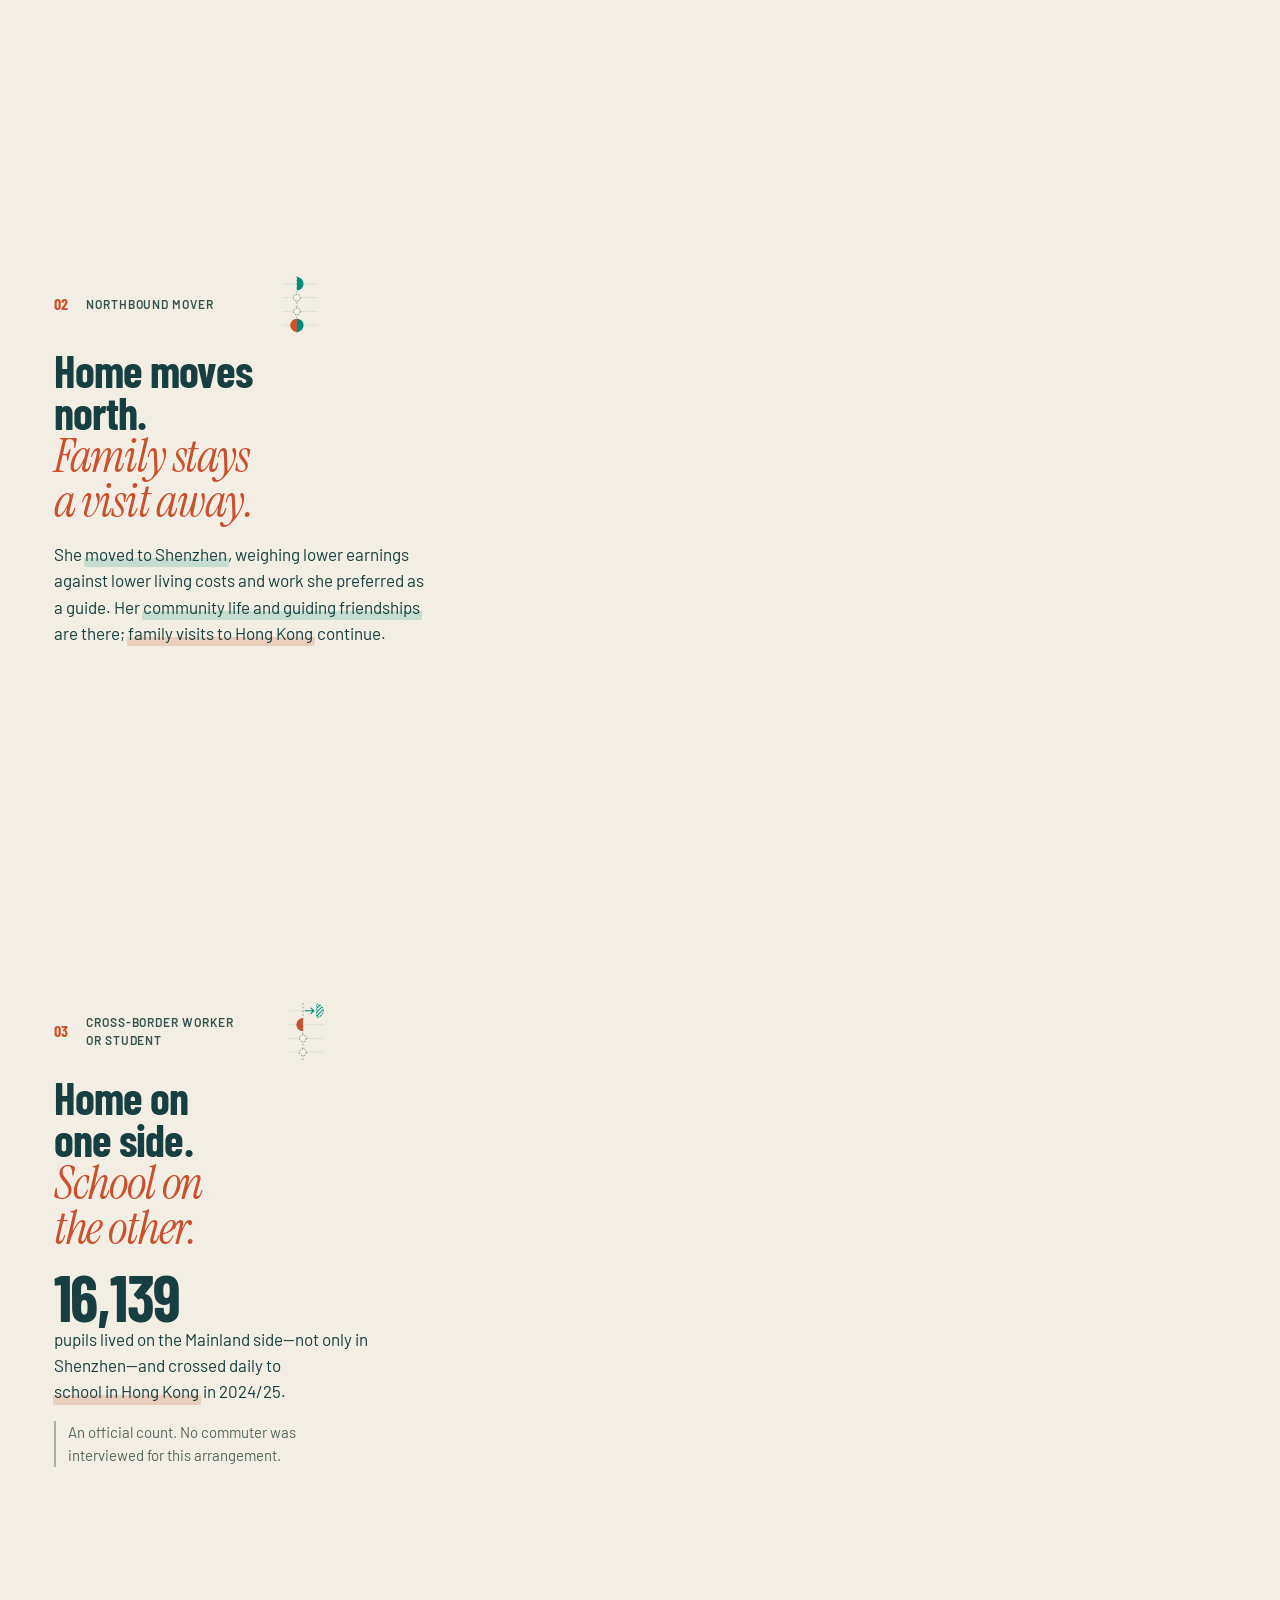
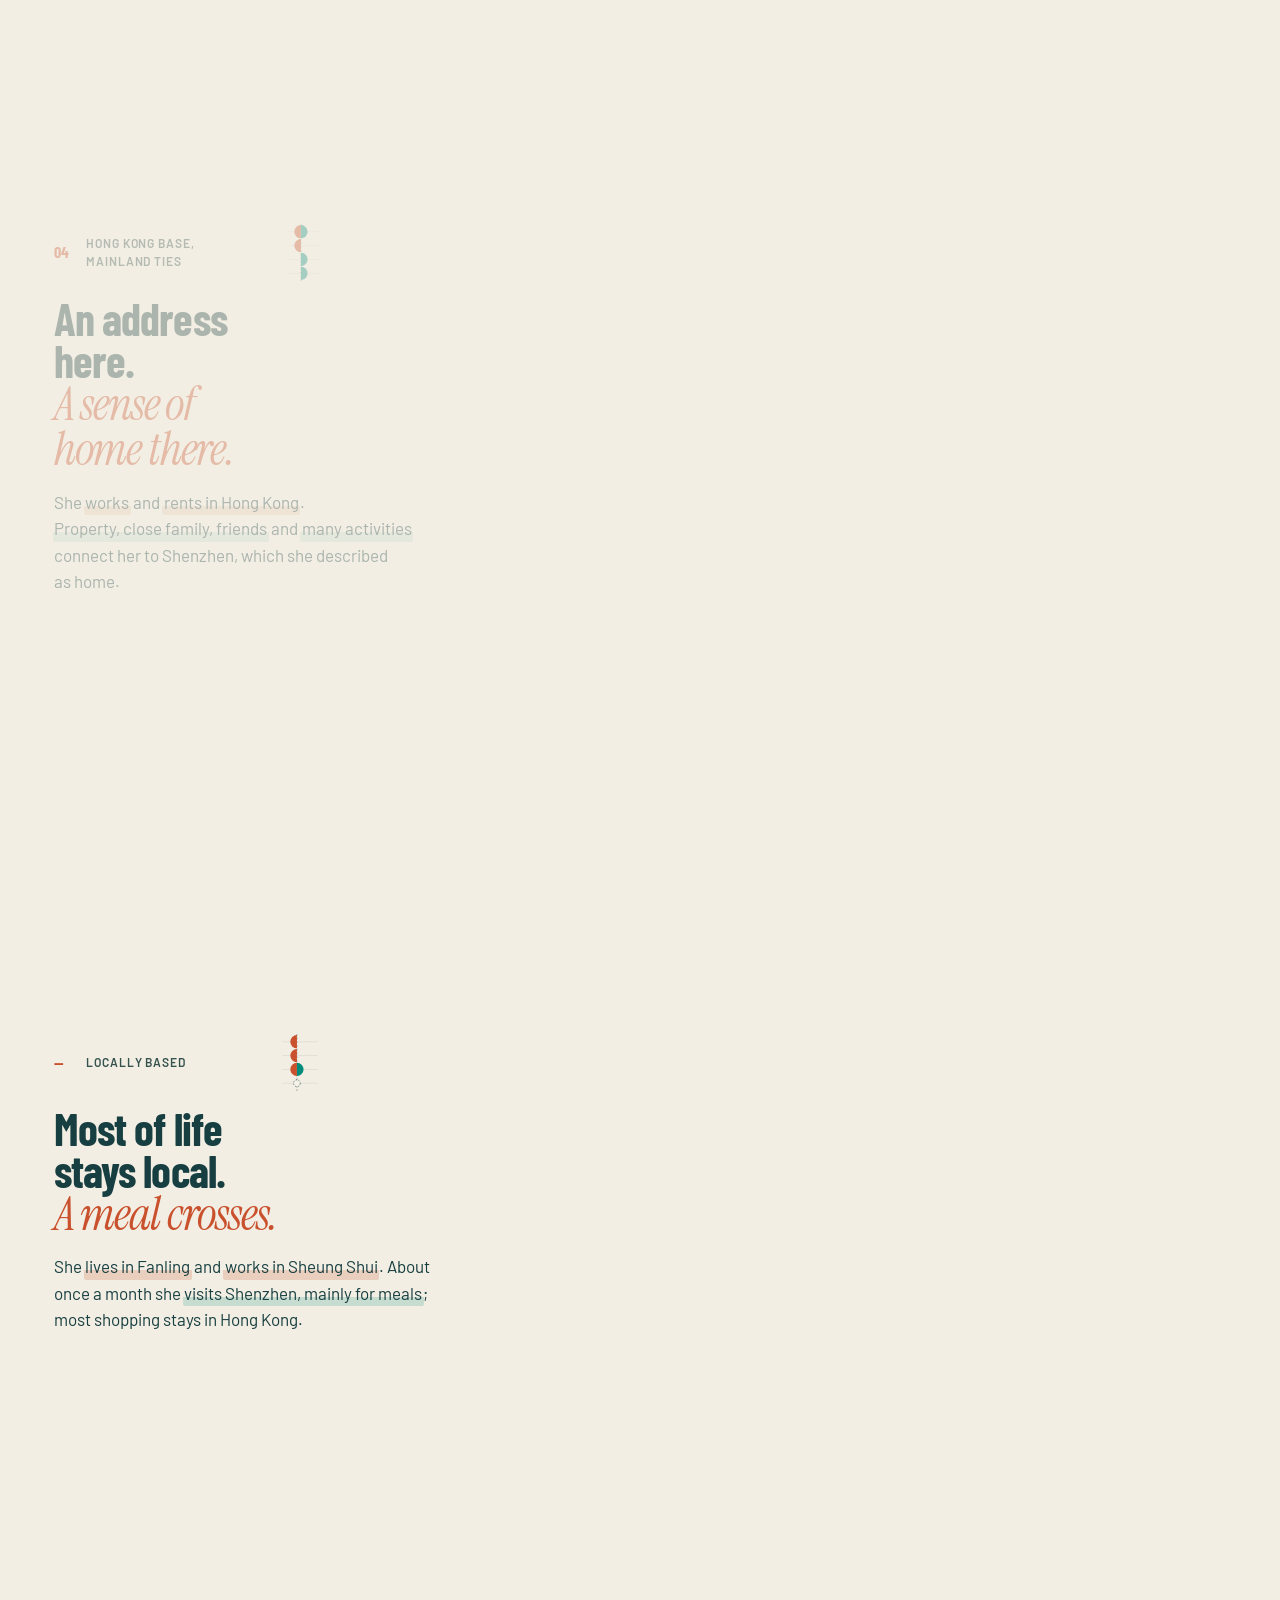
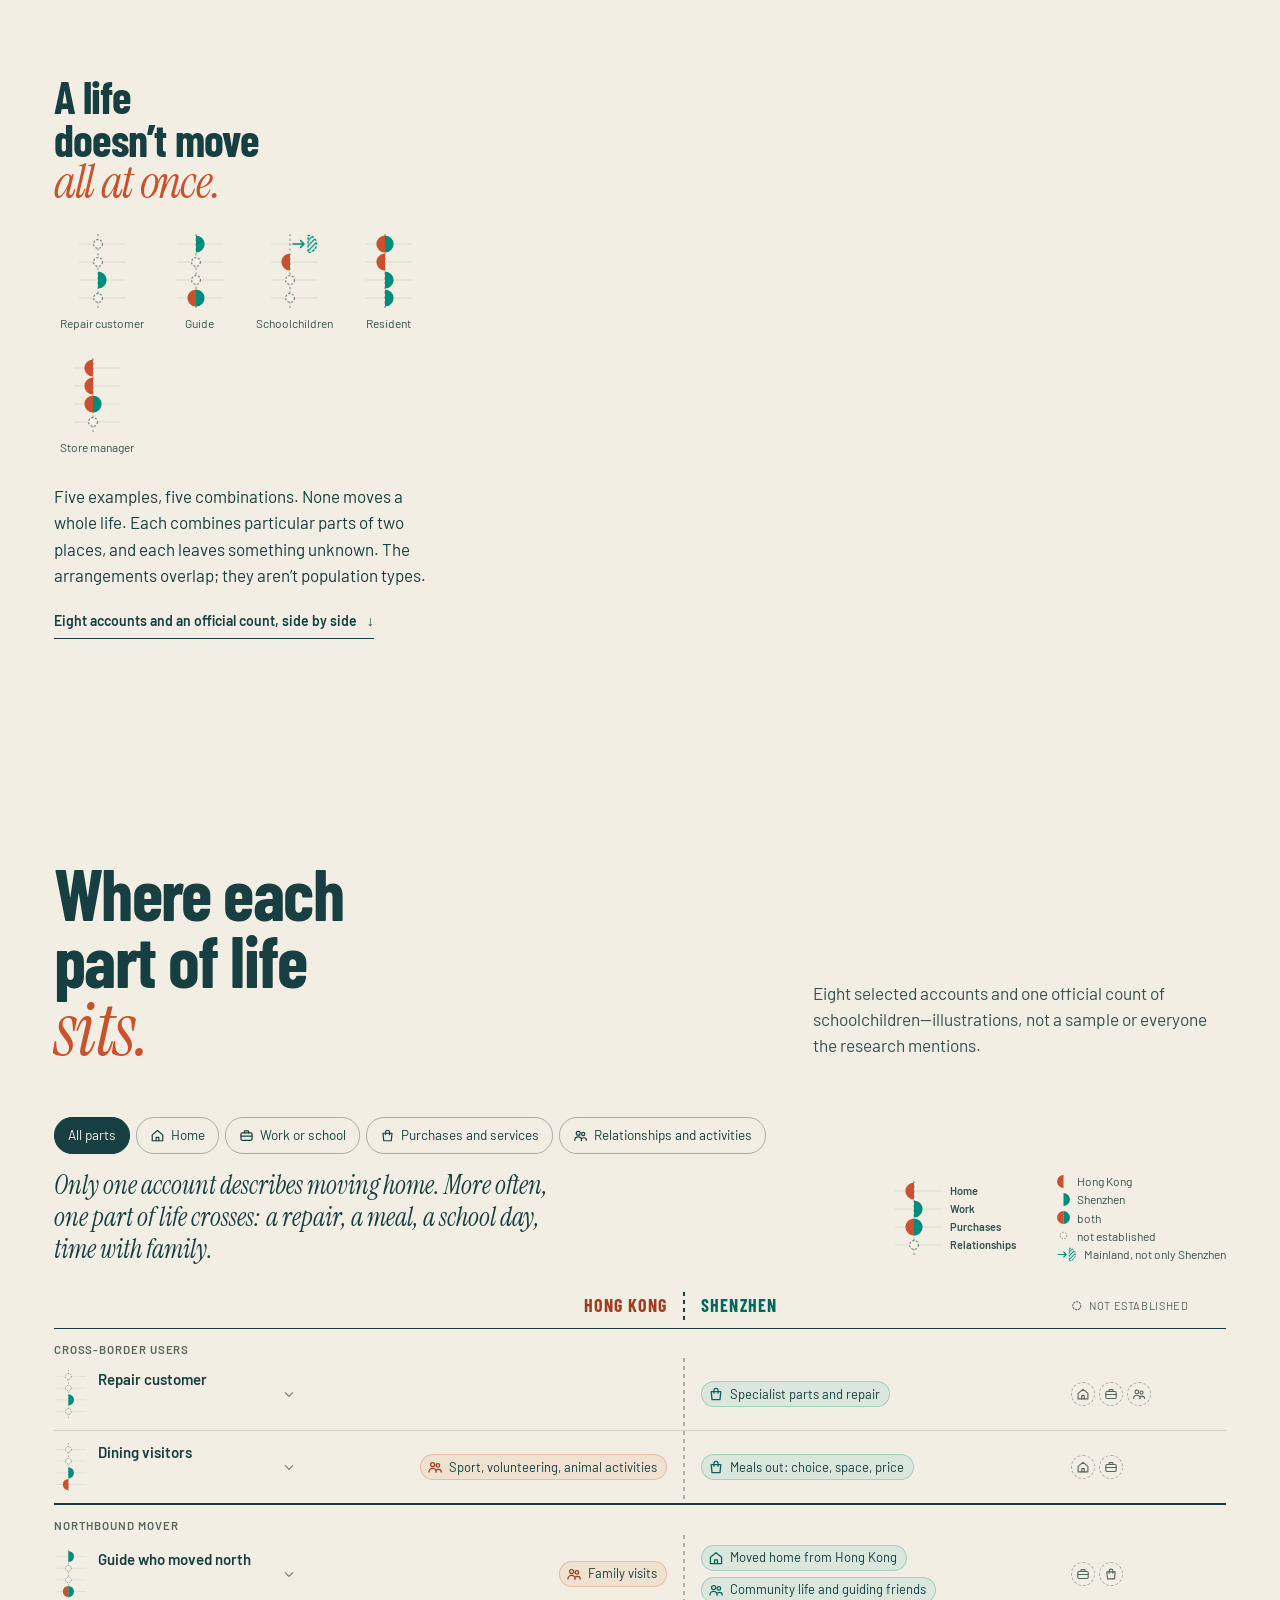
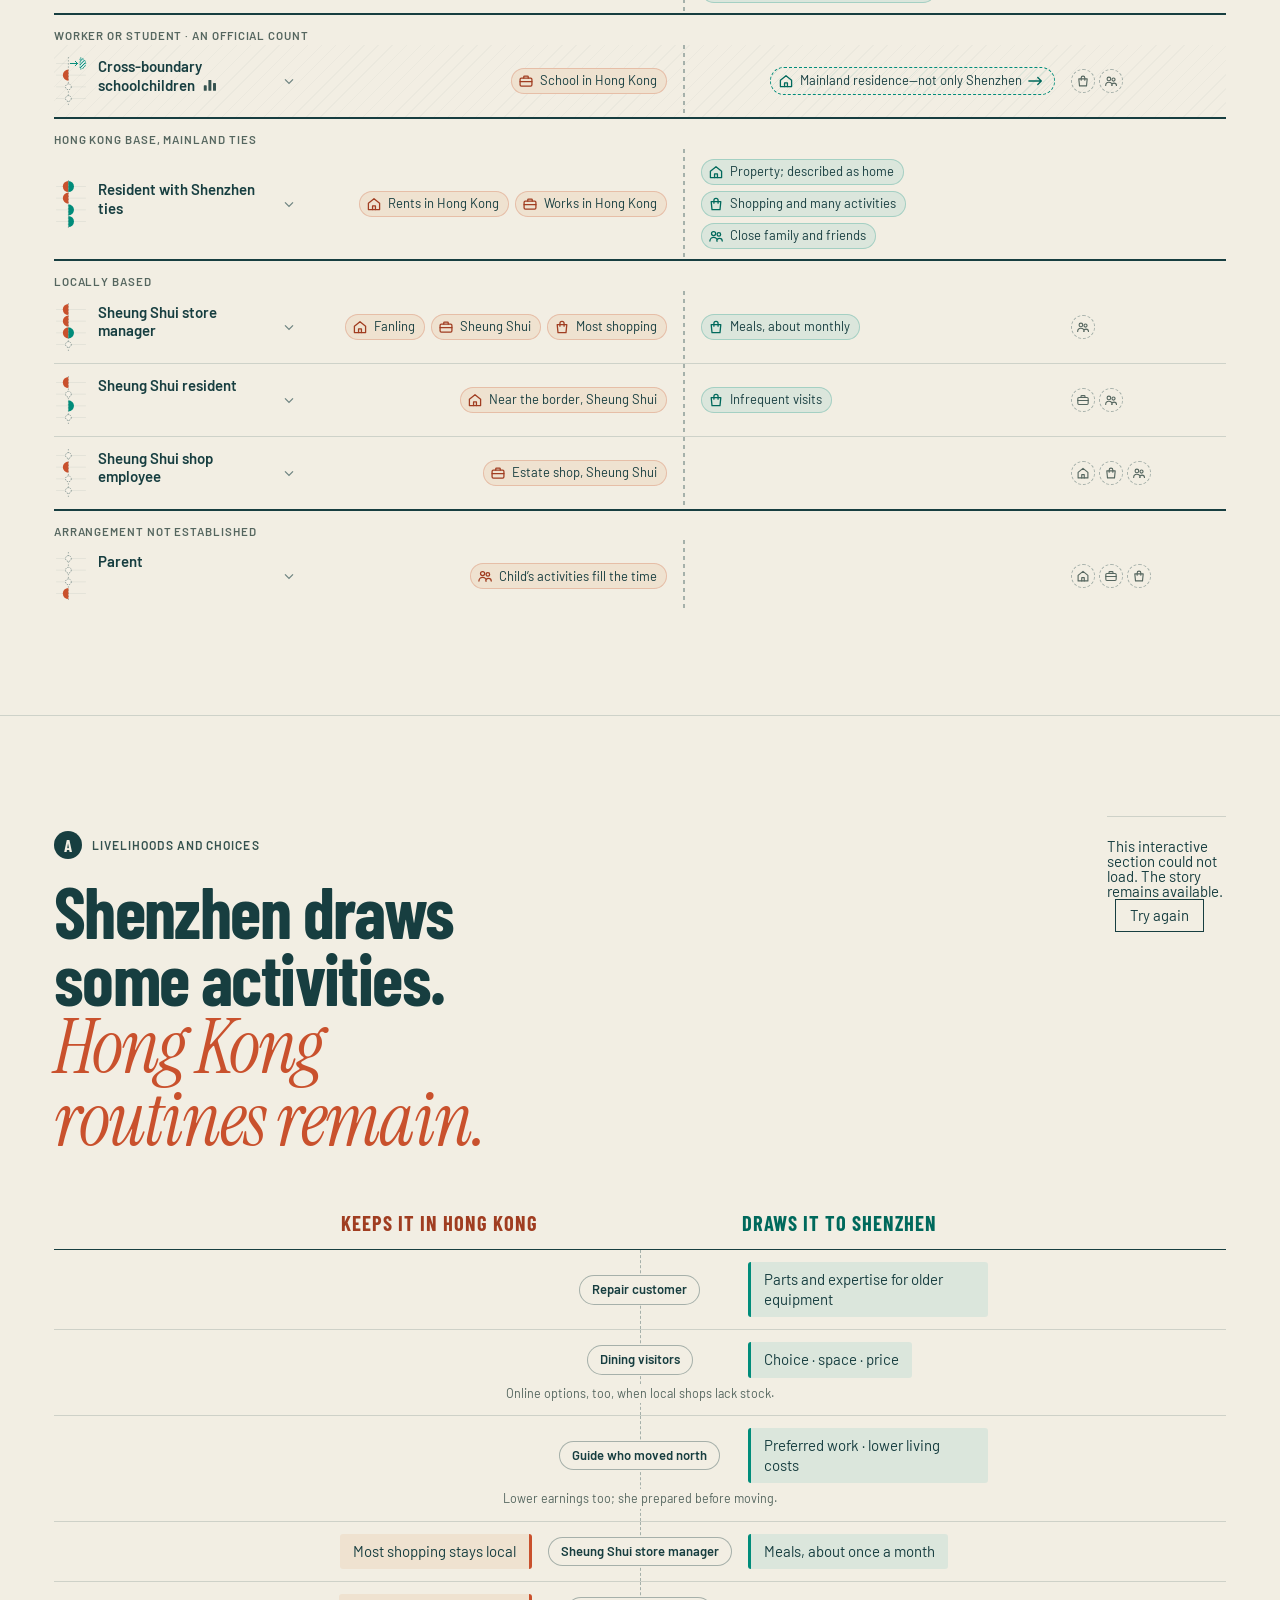
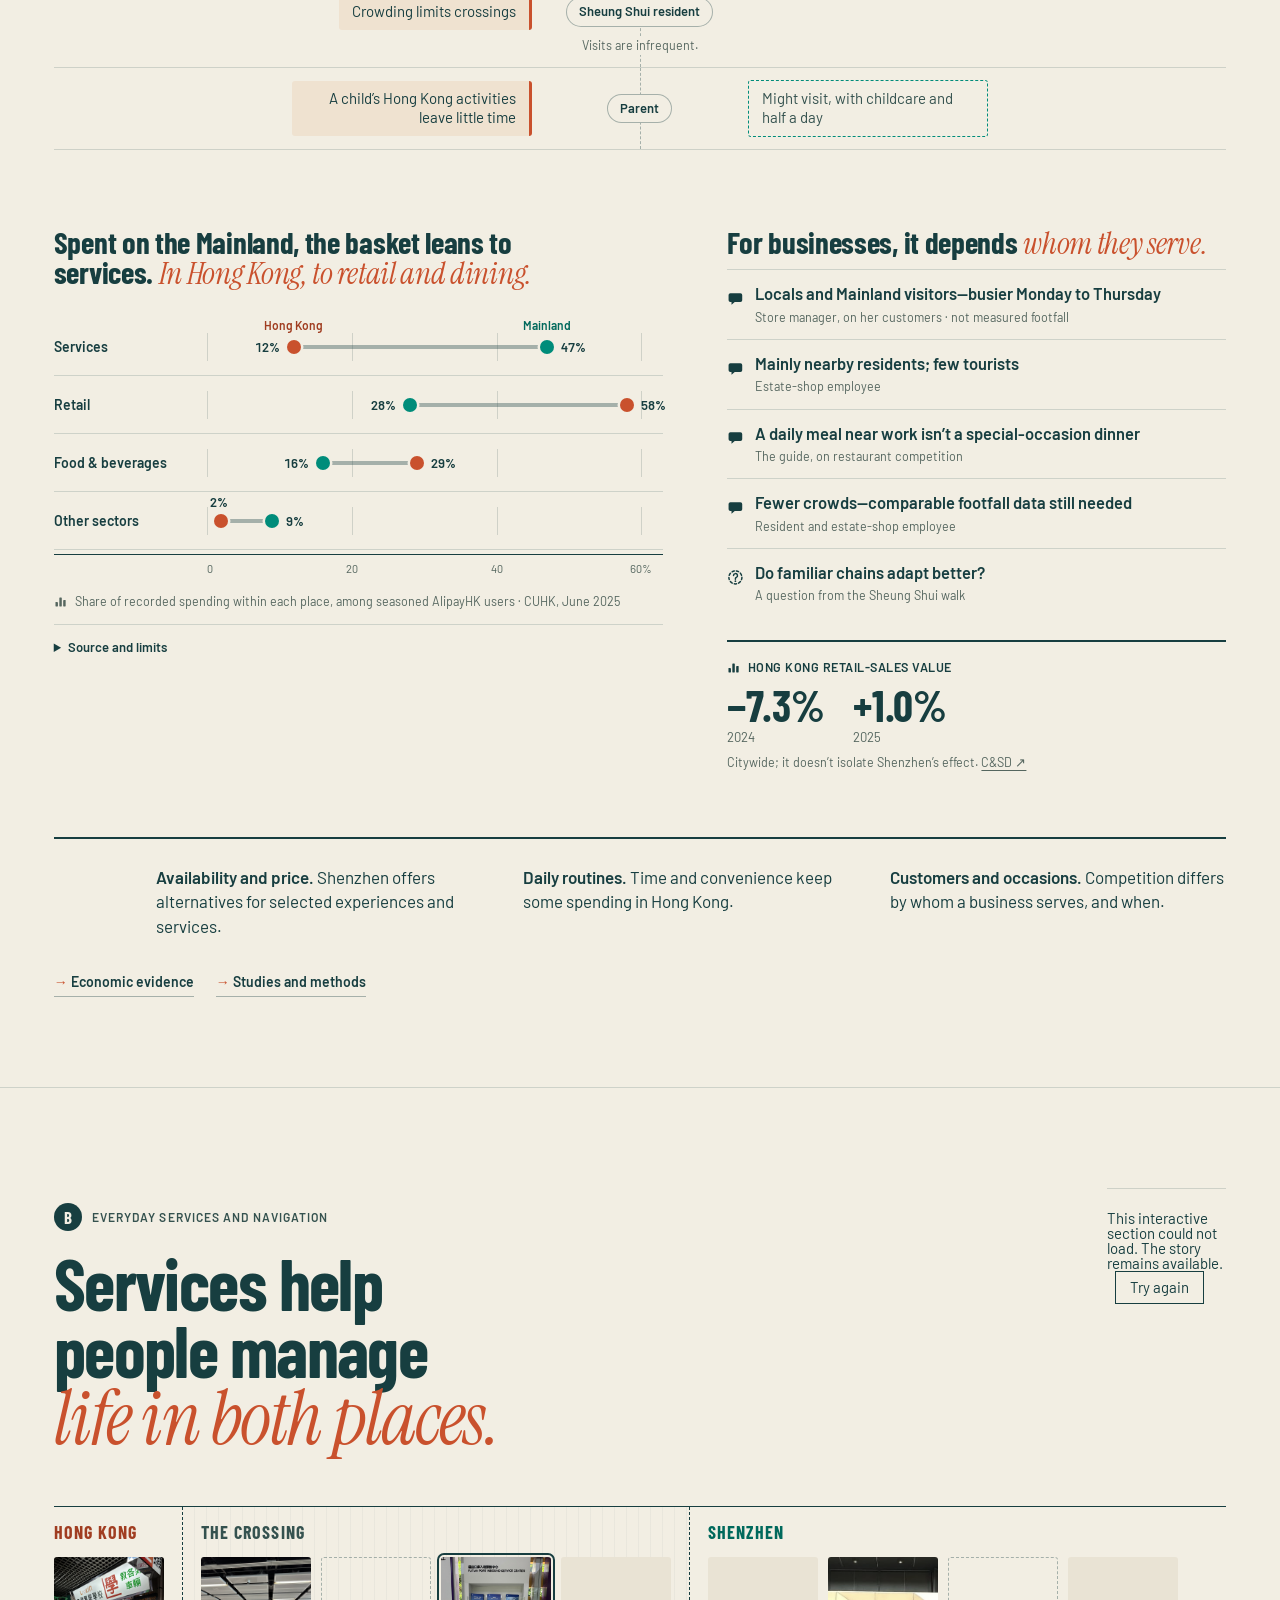
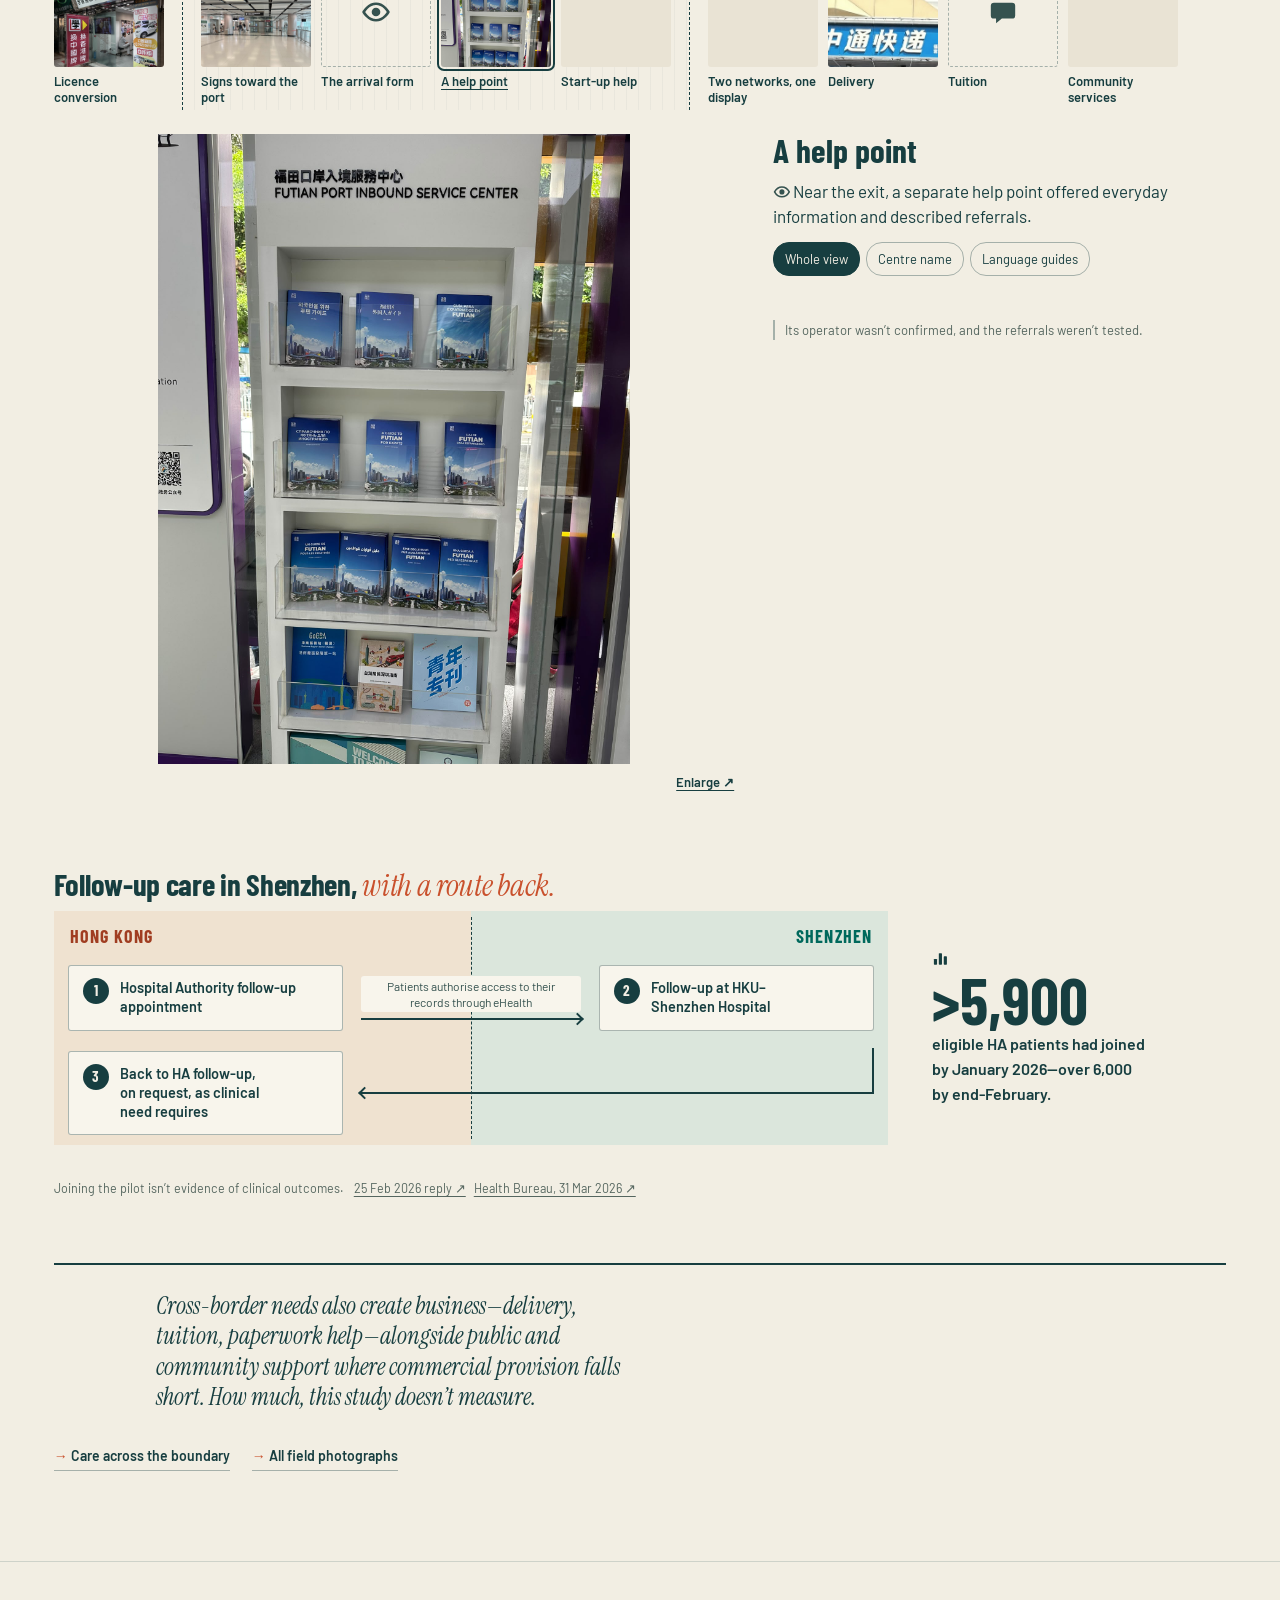
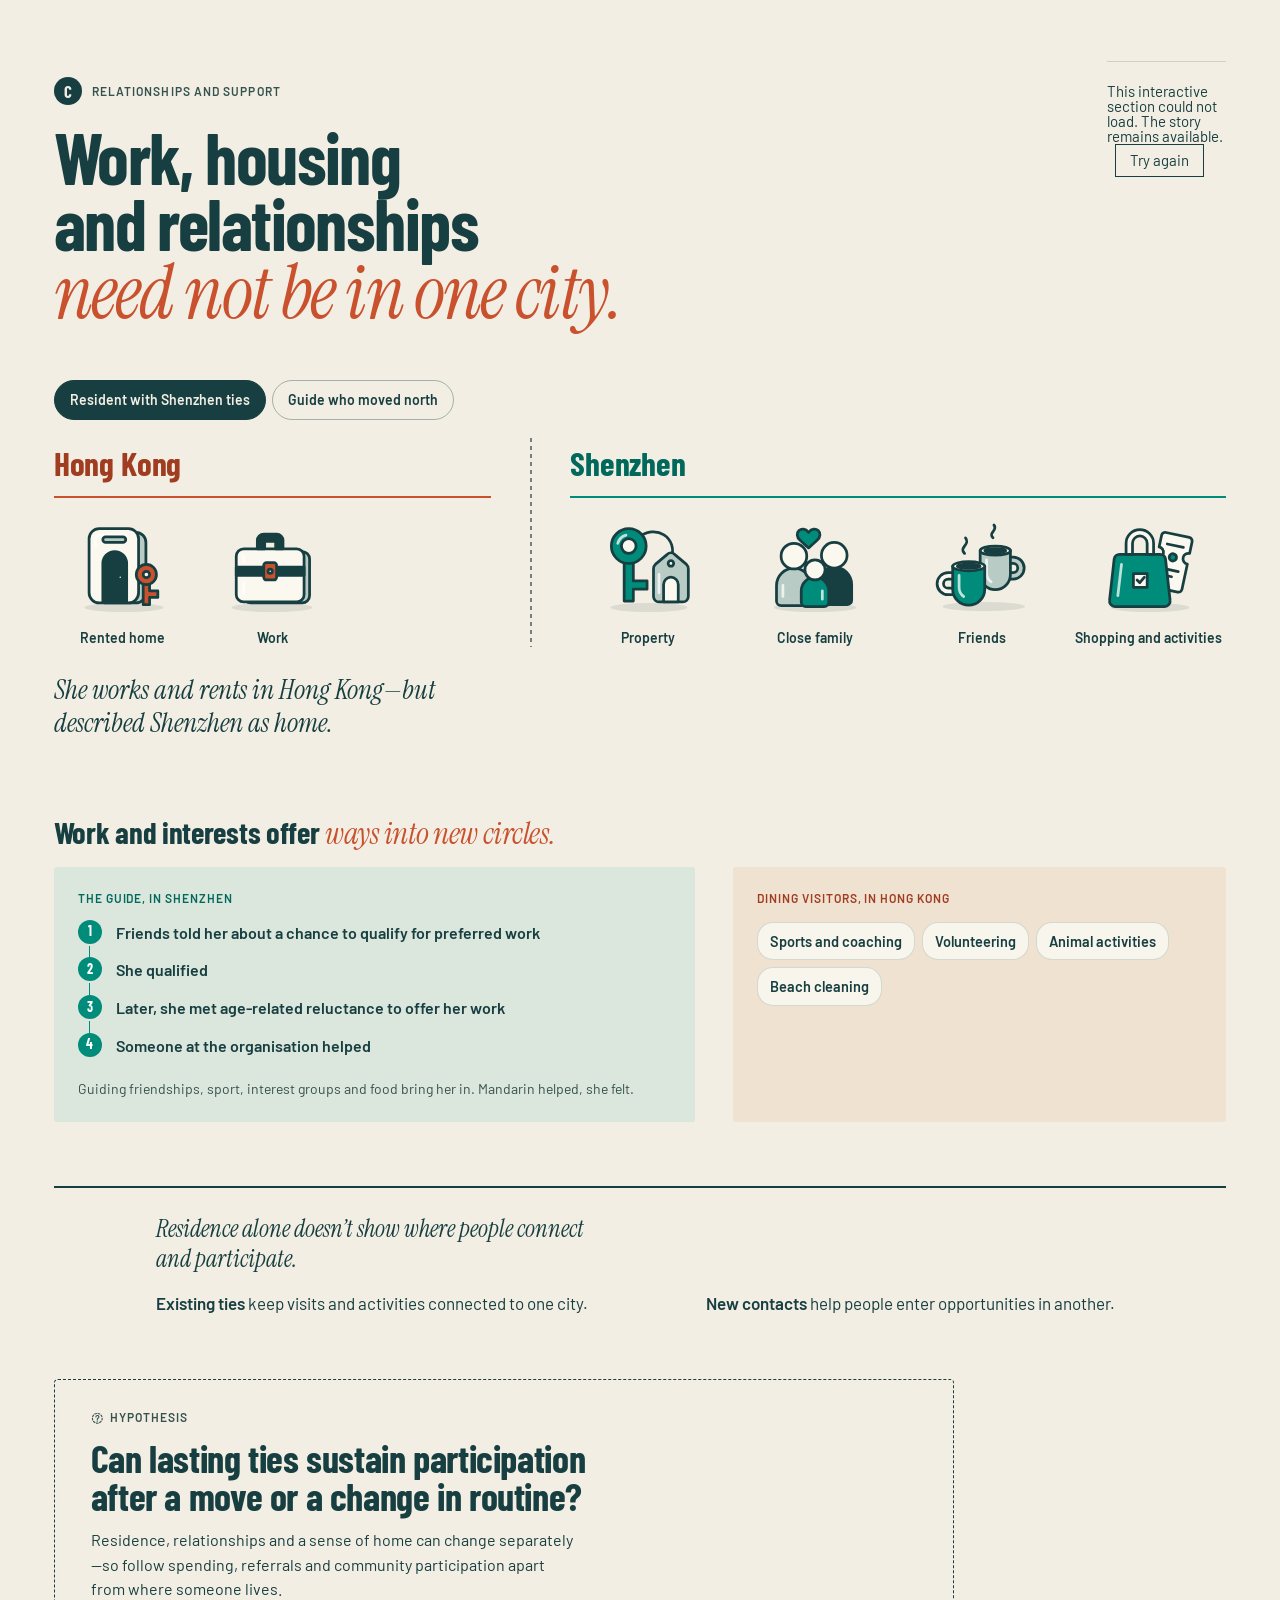
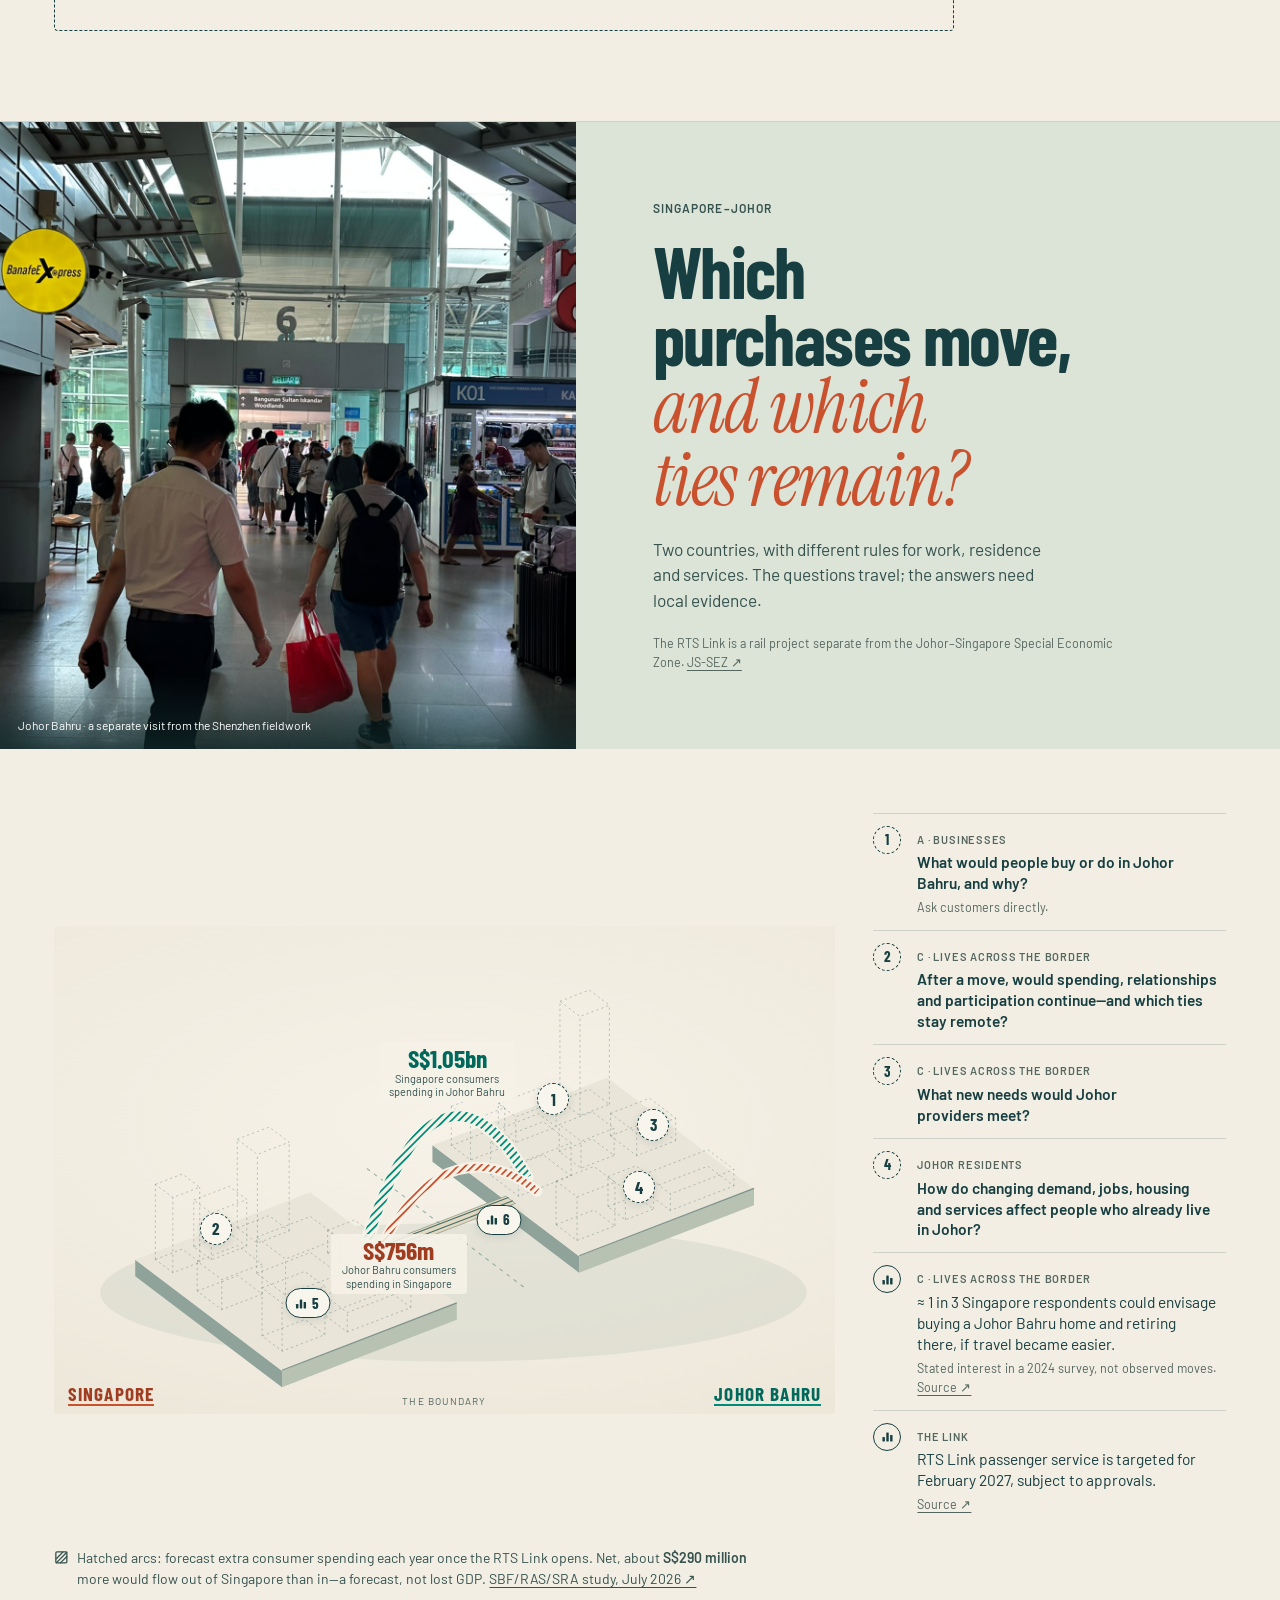
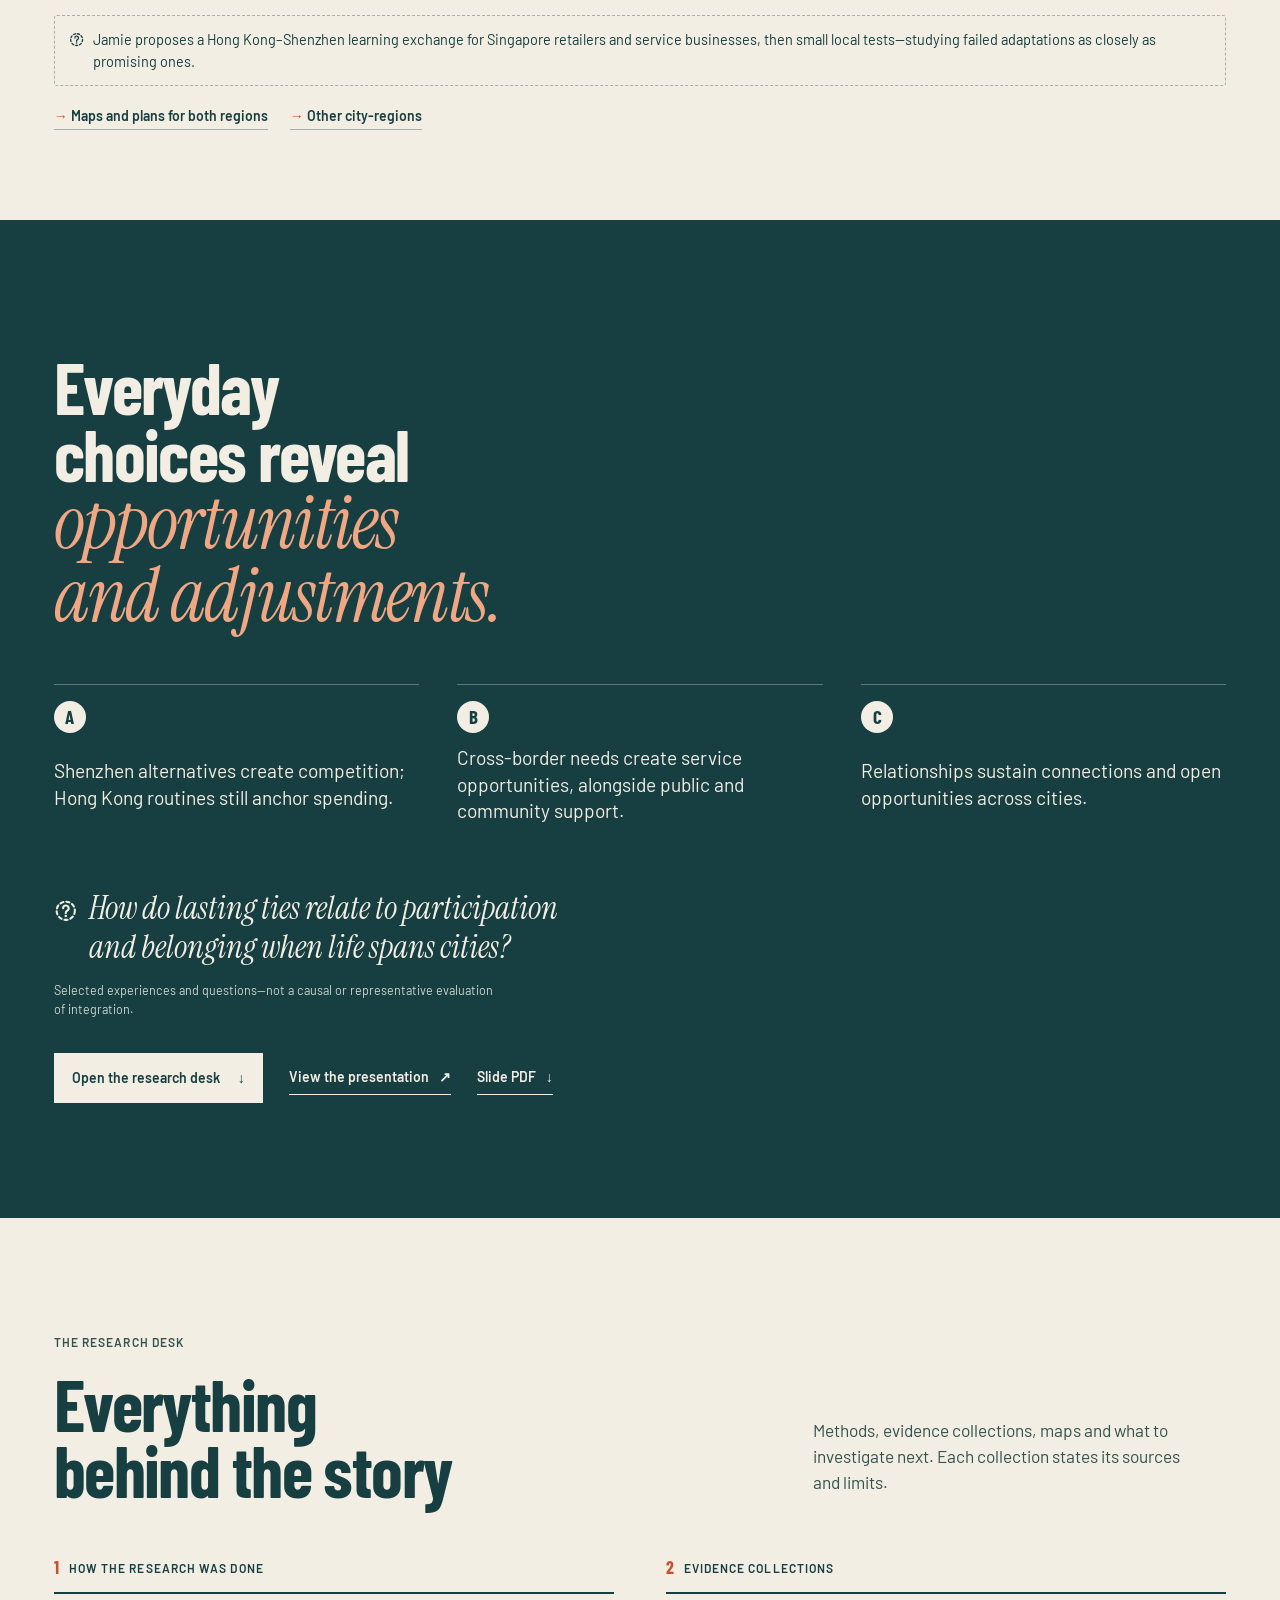
==== commit 94823784: "Checkpoint 9: a slogan that rearranges itself; text that lights the model - Opening slogan 'Two plac" ====
--- a/index.html
+++ b/index.html
@@ -47,9 +47,9 @@
  <span id="accounts" class="anchor"></span><span id="arrangements" class="anchor"></span>
  <div class="scrolly page">
   <article class="step step-intro" data-scene="overview">
-    <h1 id="hero-title">A life doesn’t move <em>all at once.</em></h1>
+    <h1 id="hero-title">Two places, <em>one life, rearranged.</em></h1>
     <div class="hero-type" id="hero-type"></div>
-    <p class="deck">A repair in Shenzhen. A meal there once a month. A rented flat in Hong Kong, and a sense of home across the boundary. Selected accounts from Jamie Ko’s fieldwork show how people combine parts of everyday life across two places.</p>
+    <p class="deck"><button type="button" class="pw side-sz" data-place="sz-repair">A repair in Shenzhen.</button> <button type="button" class="pw side-sz" data-place="sz-dining">A meal there once a month.</button> <button type="button" class="pw side-hk" data-place="hk-rental">A rented flat in Hong Kong,</button> and <button type="button" class="pw side-sz" data-place="sz-tower">a sense of home across the boundary.</button> Selected accounts from Jamie Ko’s fieldwork show how people combine parts of everyday life across two places, with questions for Singapore–Johor.</p>
     <p class="byline">Research <strong>Jamie Ko</strong> · Visualization <strong>Bob</strong></p>
     <p class="mini-key key-intro" aria-label="Marker key"><span><span data-glyph="account"></span>Account</span><span><span data-glyph="observed"></span>Observed</span><span><span data-glyph="photo"></span>Photograph</span><span><span data-glyph="published"></span>Published figure</span><span><span data-glyph="unknown"></span>Not established</span><span class="mini-key-note">Arranged to explain, not a map</span></p>
     <p class="cue"><a href="#step-repair">Meet the accounts <span aria-hidden="true">↓</span></a></p>
@@ -72,32 +72,32 @@
   <article class="step" data-scene="repair" id="step-repair">
     <p class="step-tag"><span>01</span>Cross-border user<span class="step-sig" data-signature="repair" data-size="40"></span></p>
     <h2>A repair <em>crosses the boundary.</em></h2>
-    <p>He took older equipment to Shenzhen because suitable parts and expertise were hard to find in Hong Kong.</p>
+    <p>He took older equipment to <button type="button" class="pw side-sz" data-place="sz-repair">Shenzhen</button> because suitable parts and expertise were hard to find in Hong Kong.</p>
     <p class="step-aside">His account doesn’t place his home, work or relationships—so they float over the boundary, unplaced.</p>
   </article>
   <article class="step" data-scene="guide" id="step-guide">
     <p class="step-tag"><span>02</span>Northbound mover<span class="step-sig" data-signature="guide" data-size="40"></span></p>
     <h2>Home moves north. <em>Family stays a visit away.</em></h2>
-    <p>She moved to Shenzhen, weighing lower earnings against lower living costs and work she preferred as a guide. Her community life and guiding friendships are there; family visits to Hong Kong continue.</p>
+    <p>She <button type="button" class="pw side-sz" data-place="sz-home">moved to Shenzhen</button>, weighing lower earnings against lower living costs and work she preferred as a guide. Her <button type="button" class="pw side-sz" data-place="sz-community">community life and guiding friendships</button> are there; <button type="button" class="pw side-hk" data-place="hk-family">family visits to Hong Kong</button> continue.</p>
   </article>
   <article class="step" data-scene="pupils" id="step-pupils">
     <p class="step-tag"><span>03</span>Cross-border worker or student<span class="step-sig" data-signature="pupils" data-size="40"></span></p>
     <h2>Home on one side. <em>School on the other.</em></h2>
-    <p class="step-figure"><strong>16,139</strong> pupils lived on the Mainland side—not only in Shenzhen—and crossed daily to school in Hong Kong in 2024/25.</p>
+    <p class="step-figure"><strong>16,139</strong> pupils lived on the Mainland side—not only in Shenzhen—and crossed daily to <button type="button" class="pw side-hk" data-place="hk-school">school in Hong Kong</button> in 2024/25.</p>
     <p class="step-aside">An official count. No commuter was interviewed for this arrangement.</p>
   </article>
   <article class="step" data-scene="resident" id="step-resident">
     <p class="step-tag"><span>04</span>Hong Kong base, Mainland ties<span class="step-sig" data-signature="resident" data-size="40"></span></p>
     <h2>An address here. <em>A sense of home there.</em></h2>
-    <p>She works and rents in Hong Kong. Property, close family, friends and many activities connect her to Shenzhen, which she described as home.</p>
+    <p>She <button type="button" class="pw side-hk" data-place="hk-work">works</button> and <button type="button" class="pw side-hk" data-place="hk-rental">rents in Hong Kong</button>. <button type="button" class="pw side-sz" data-place="sz-tower">Property, close family, friends</button> and <button type="button" class="pw side-sz" data-place="sz-leisure">many activities</button> connect her to Shenzhen, which she described as home.</p>
   </article>
   <article class="step" data-scene="manager" id="step-manager">
     <p class="step-tag"><span>—</span>Locally based<span class="step-sig" data-signature="manager" data-size="40"></span></p>
     <h2>Most of life stays local. <em>A meal crosses.</em></h2>
-    <p>She lives in Fanling and works in Sheung Shui. About once a month she visits Shenzhen, mainly for meals; most shopping stays in Hong Kong.</p>
+    <p>She <button type="button" class="pw side-hk" data-place="hk-fanling">lives in Fanling</button> and <button type="button" class="pw side-hk" data-place="hk-shops">works in Sheung Shui</button>. About once a month she <button type="button" class="pw side-sz" data-place="sz-dining">visits Shenzhen, mainly for meals</button>; most shopping stays in Hong Kong.</p>
   </article>
   <article class="step step-together" data-scene="together" id="step-together">
-    <h2>Five examples. <em>Five different combinations.</em></h2>
+    <h2>A life doesn’t move <em>all at once.</em></h2>
     <ul class="sig-row">
       <li><a href="#step-repair"><span data-signature="repair" data-size="52"></span><small>Repair customer</small></a></li>
       <li><a href="#step-guide"><span data-signature="guide" data-size="52"></span><small>Guide</small></a></li>
@@ -105,7 +105,7 @@
       <li><a href="#step-resident"><span data-signature="resident" data-size="52"></span><small>Resident</small></a></li>
       <li><a href="#step-manager"><span data-signature="manager" data-size="52"></span><small>Store manager</small></a></li>
     </ul>
-    <p>None moves a whole life. Each combines particular parts of two places, and each leaves something unknown. The arrangements overlap; they aren’t population types.</p>
+    <p>Five examples, five combinations. None moves a whole life. Each combines particular parts of two places, and each leaves something unknown. The arrangements overlap; they aren’t population types.</p>
     <p><a class="text-link" href="#ledger">Eight accounts and an official count, side by side <span aria-hidden="true">↓</span></a></p>
   </article>
  </div>
--- a/feature/edition.css
+++ b/feature/edition.css
@@ -111,6 +111,19 @@
 .lens-mark{position:absolute;right:0;top:-.08em;width:.62em;font-size:clamp(130px,15vw,230px);line-height:1;pointer-events:auto}
 .lens-mark .ptype-chip{left:auto!important;right:0;width:240px}
 @media (max-width:1099px){.lens-mark{font-size:96px;top:-10px}.lens-head h2{padding-right:70px}}
+
+.rearrange-replay{position:absolute;right:0;top:0;width:34px;height:34px;display:grid;place-items:center;border:1px solid var(--rule-strong);border-radius:50%;background:var(--card);opacity:0;transition:opacity .3s}
+.rearrange-replay svg{width:16px;height:16px;fill:none;stroke:currentColor;stroke-width:1.6;stroke-linecap:round;stroke-linejoin:round}
+.rearrange.is-rearranged .rearrange-replay,.rearrange-replay:focus-visible{opacity:1}
+.rearrange.is-piece{cursor:pointer}
+
+/* Place words: text that lights the model */
+.pw{display:inline;padding:0 .08em;margin:0 -.04em;border:0;font:inherit;color:inherit;text-align:inherit;cursor:pointer;border-radius:2px;background:linear-gradient(to top,var(--pw-tint) 0,var(--pw-tint) 36%,transparent 36%);transition:background-size .2s,color .2s;-webkit-box-decoration-break:clone;box-decoration-break:clone}
+.pw.side-hk{--pw-tint:#c9512d33;--pw-strong:#c9512d55}
+.pw.side-sz{--pw-tint:#008c7a2e;--pw-strong:#008c7a4d}
+.pw:hover,.pw:focus-visible{background:linear-gradient(to top,var(--pw-strong) 0,var(--pw-strong) 100%,transparent 100%)}
+.mini-mark.is-peek .mark-dot{background:var(--lamp);border-color:var(--ink);box-shadow:0 0 0 6px #f1b84e55,0 2px 6px #173e4022}
+.mini-mark.is-peek{opacity:1!important;z-index:5}
 
 /* Shared type ----------------------------------------------------------- */
 .eyebrow{font-size:12px;font-weight:600;letter-spacing:.09em;text-transform:uppercase;color:var(--ink-soft)}
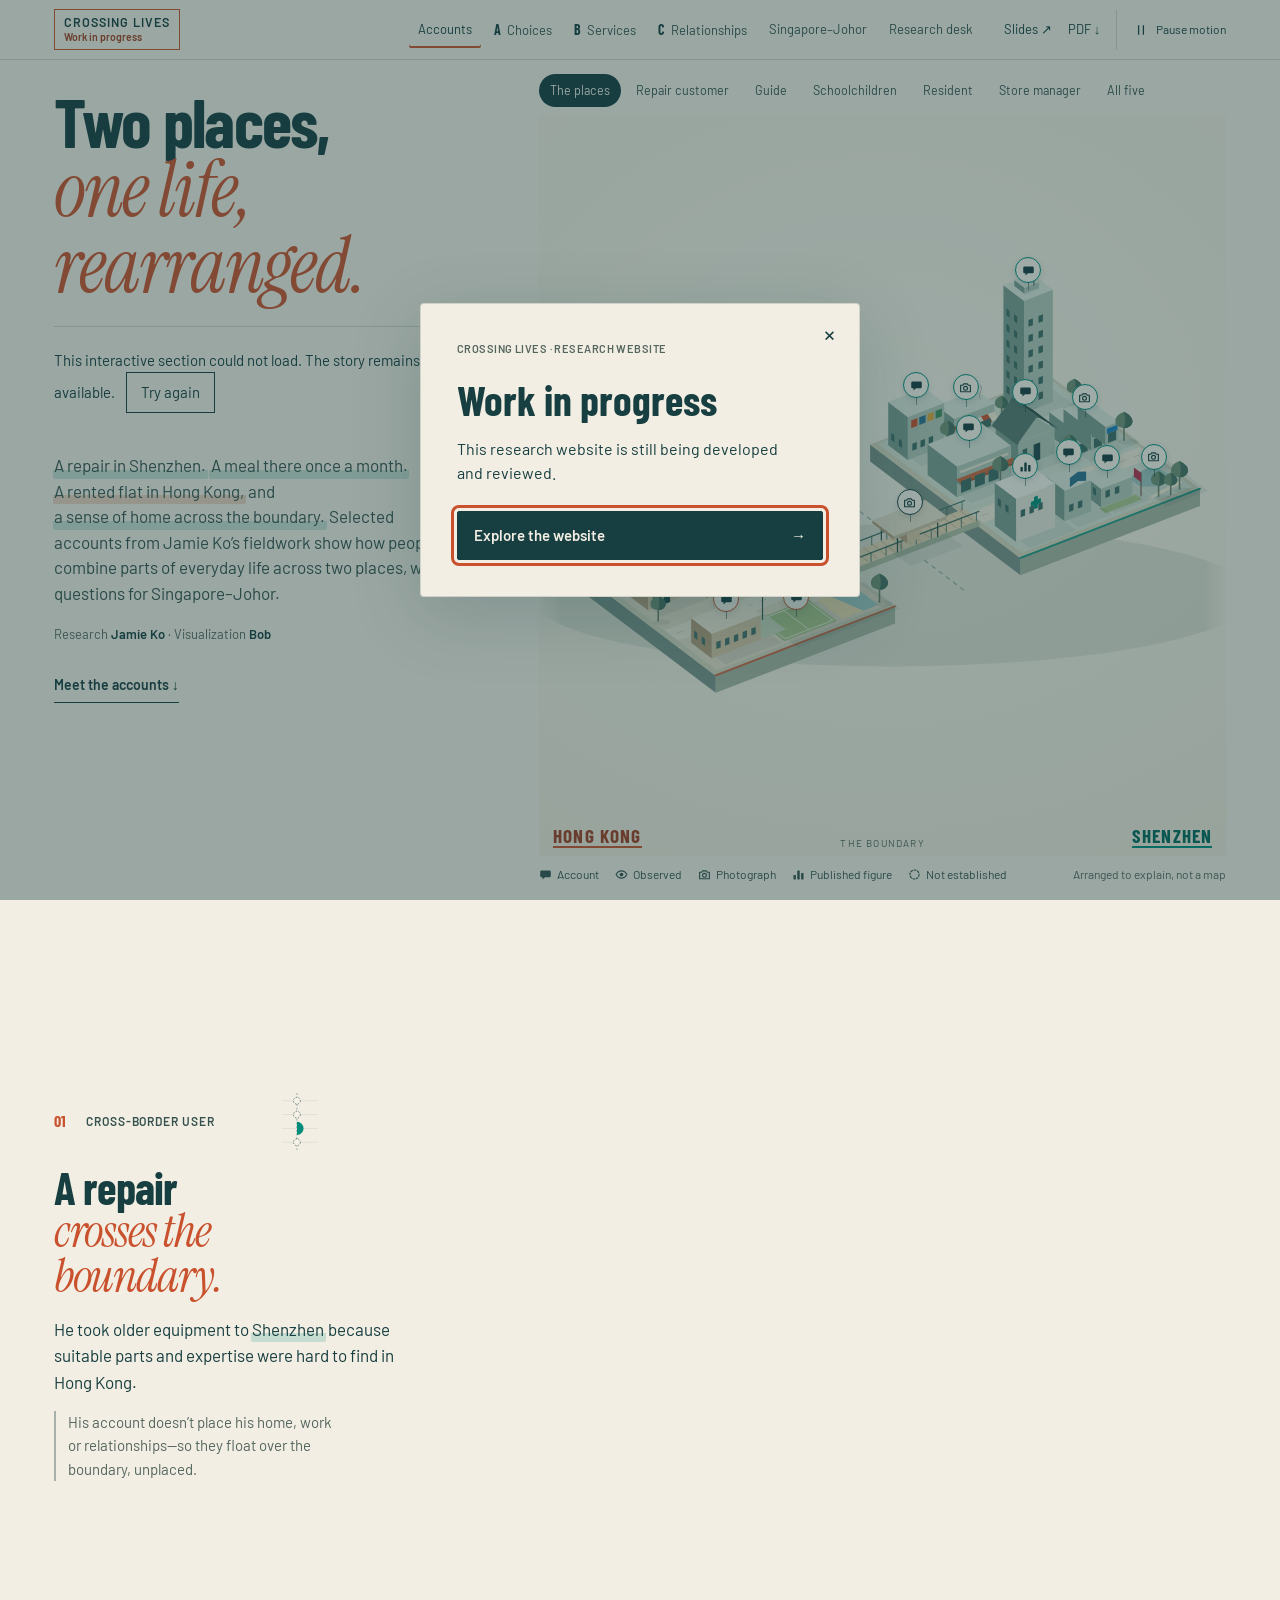
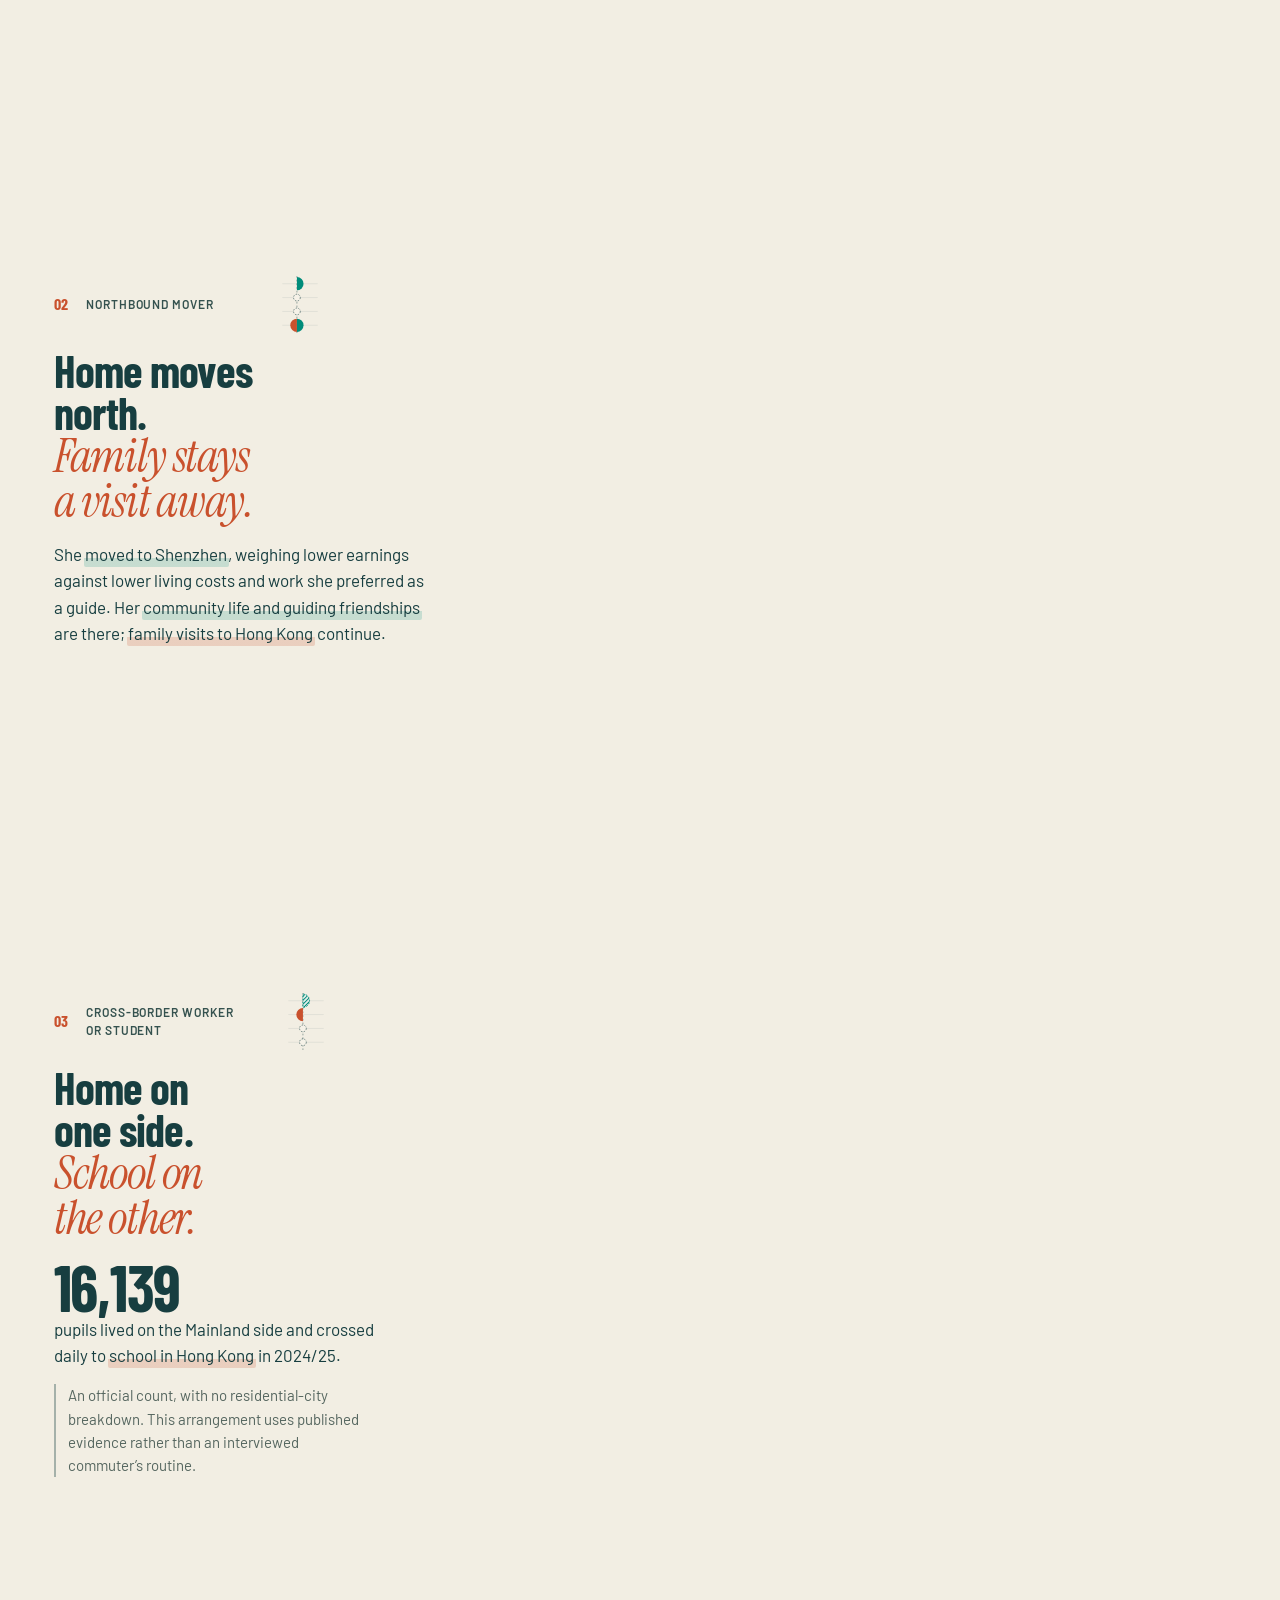
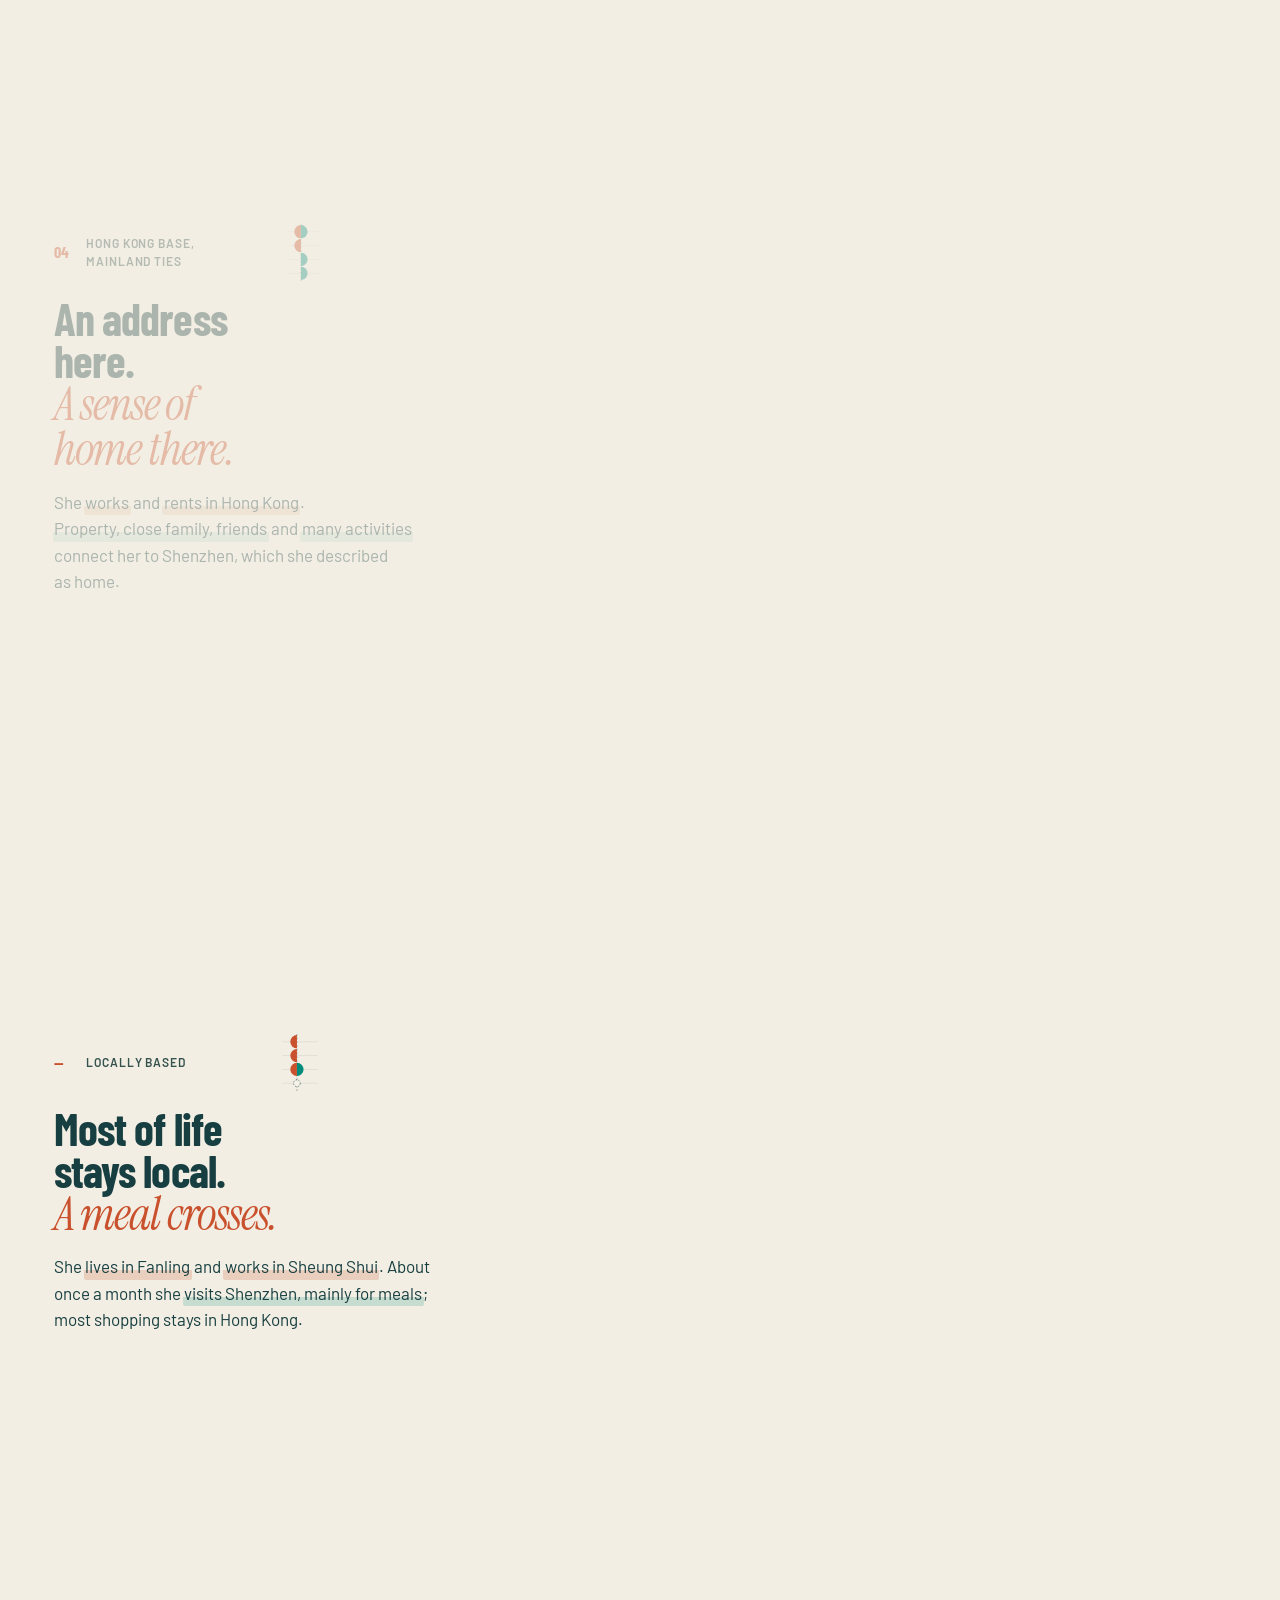
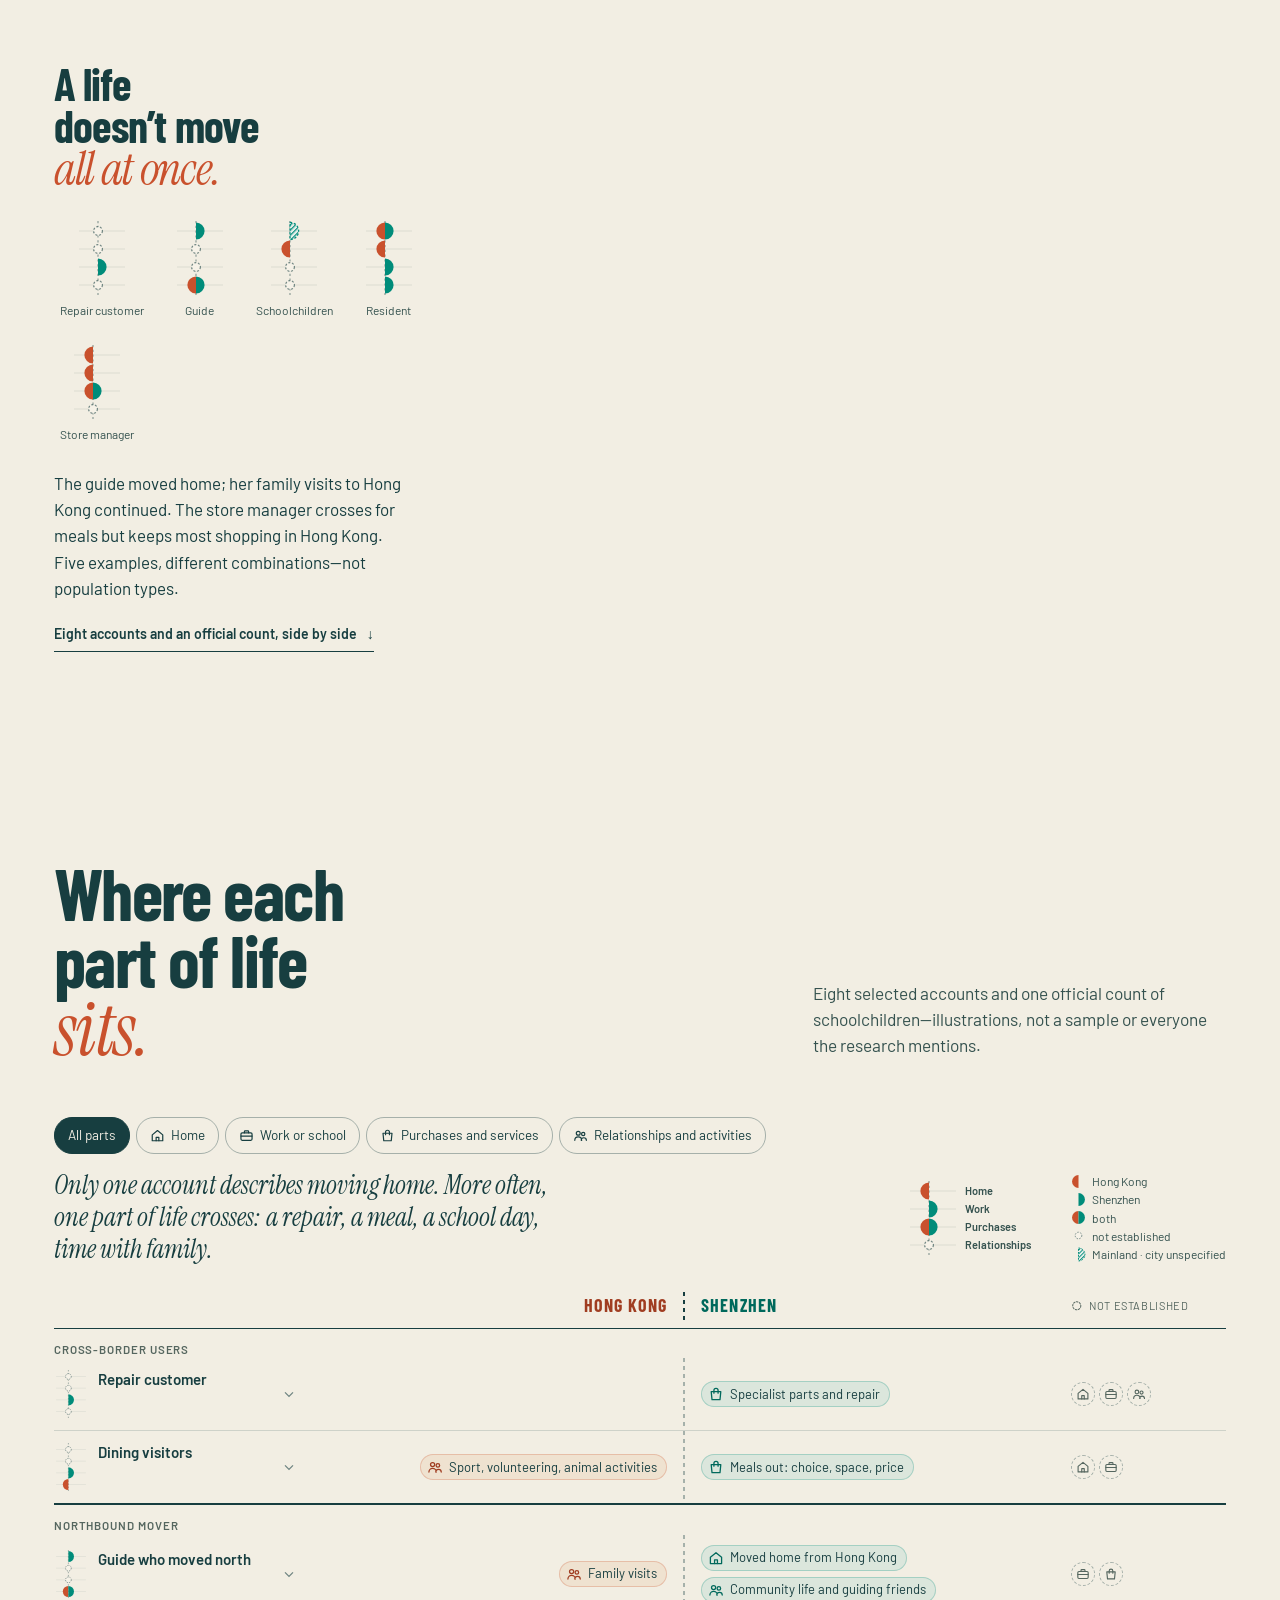
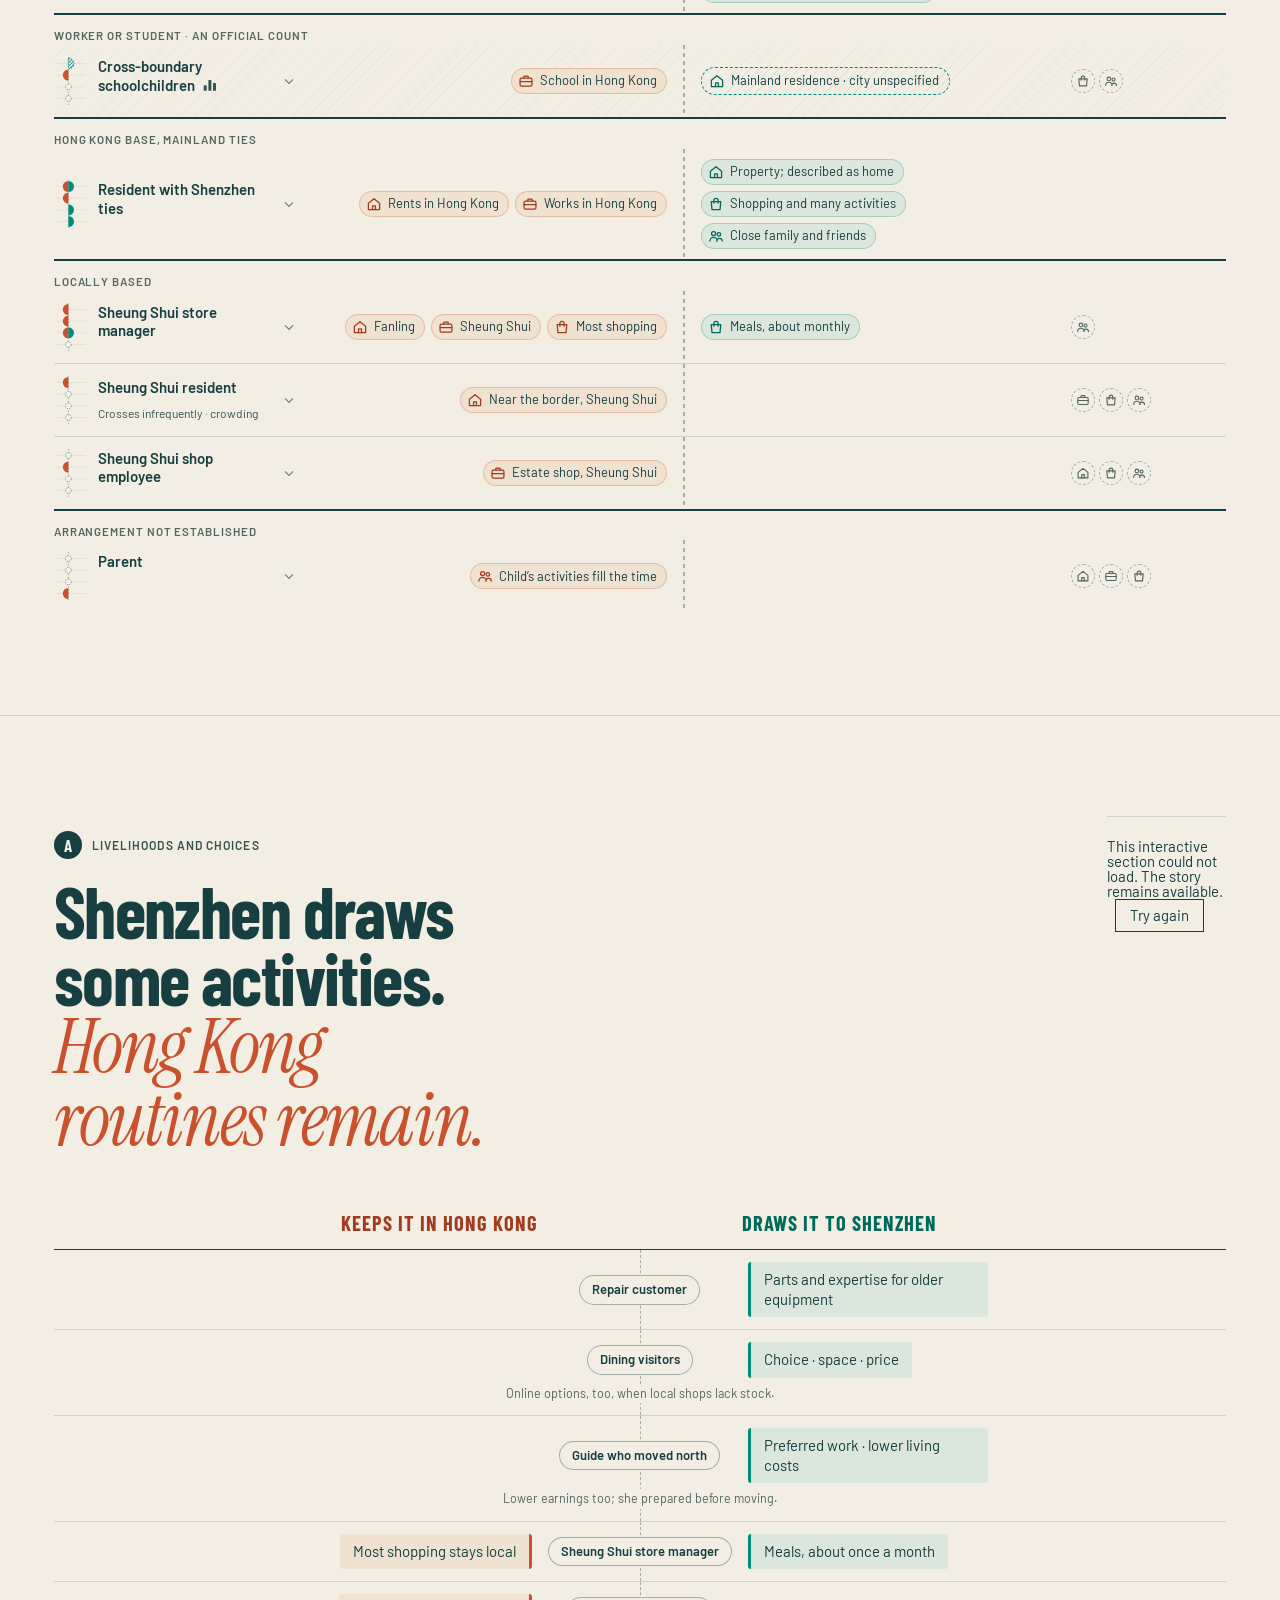
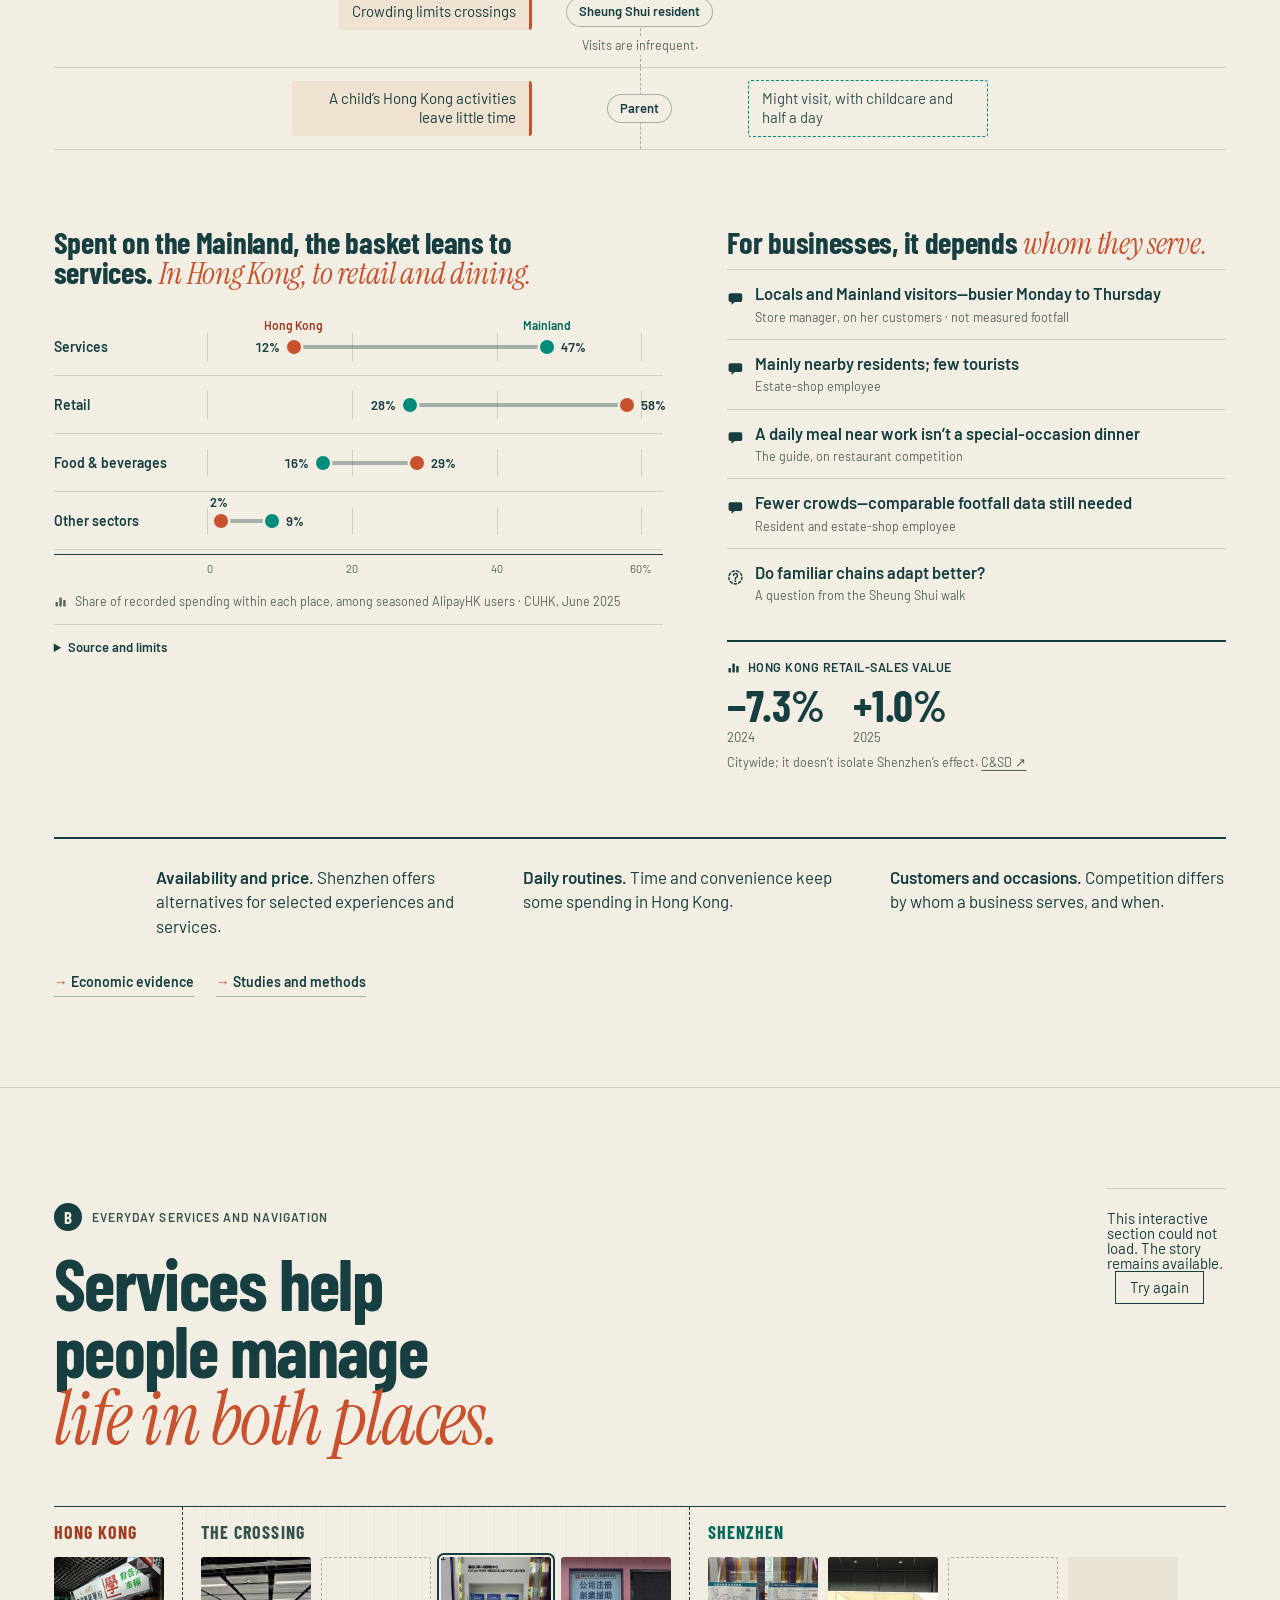
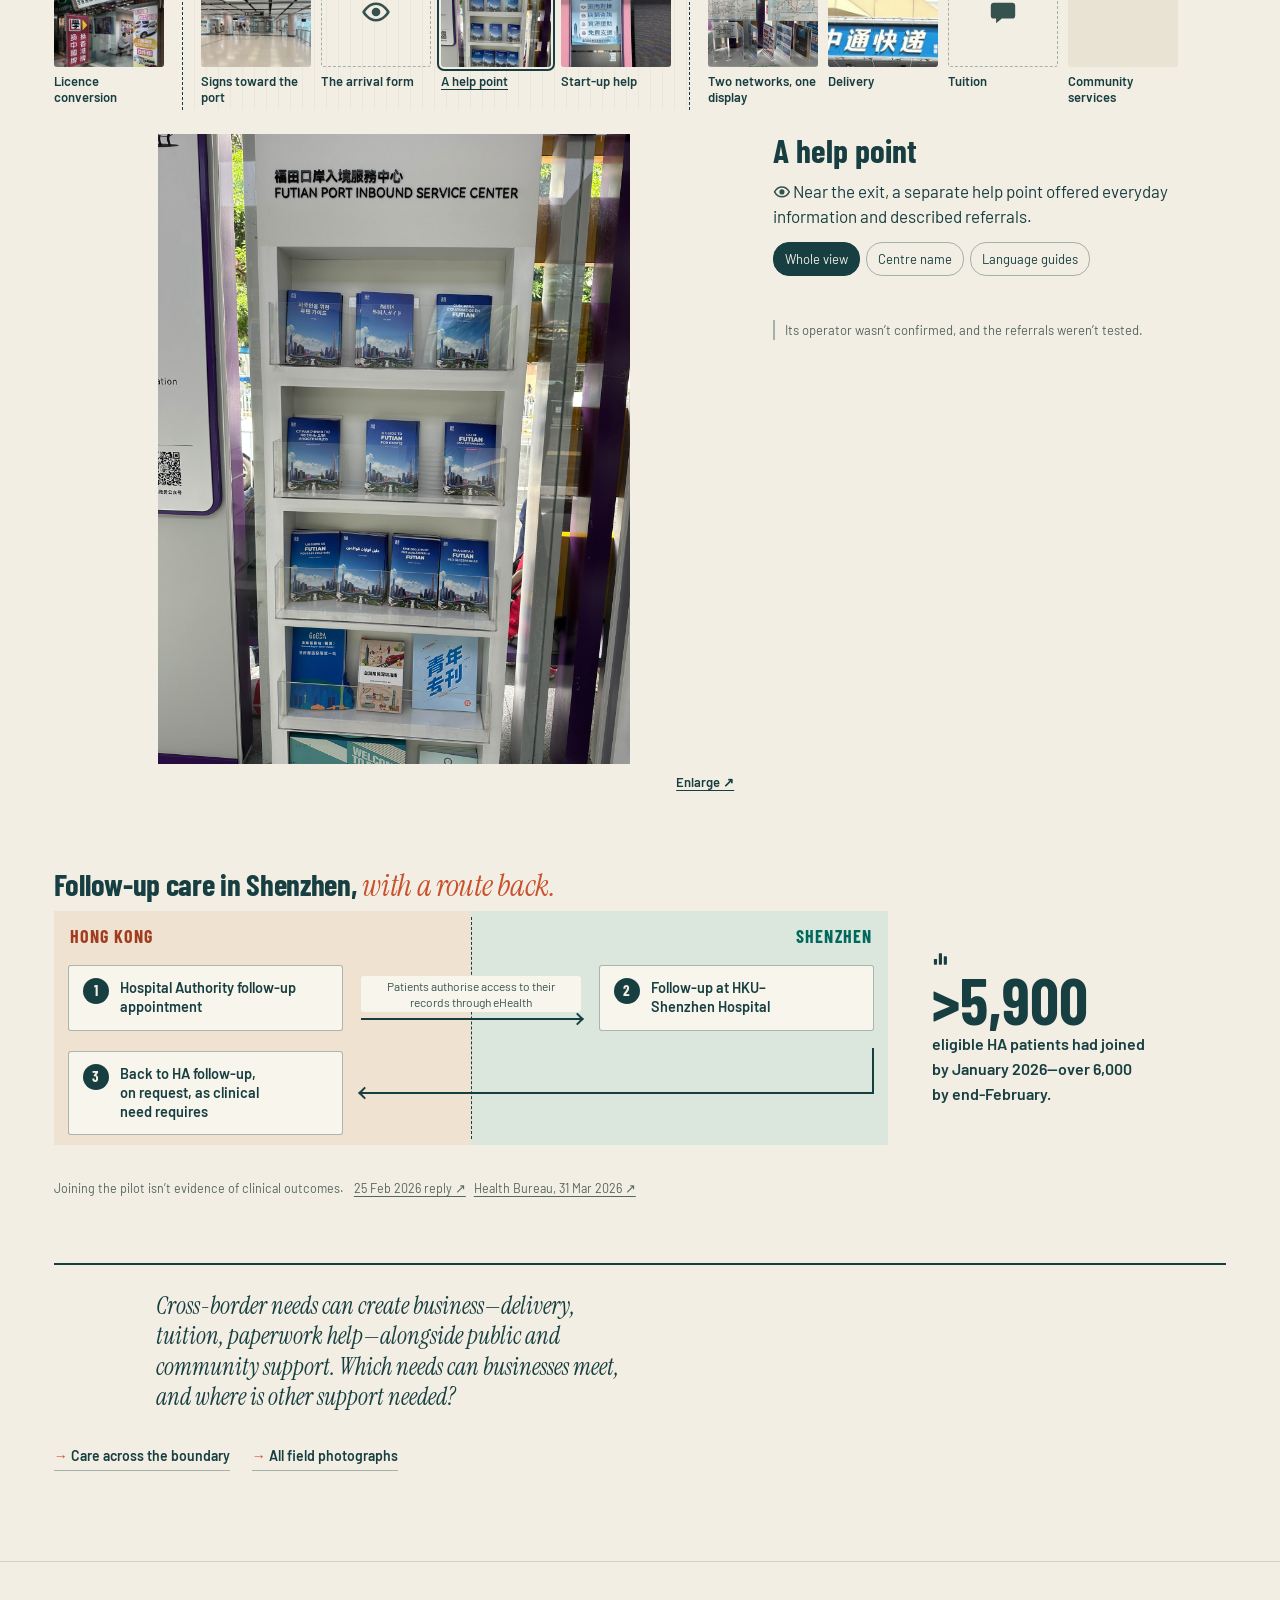
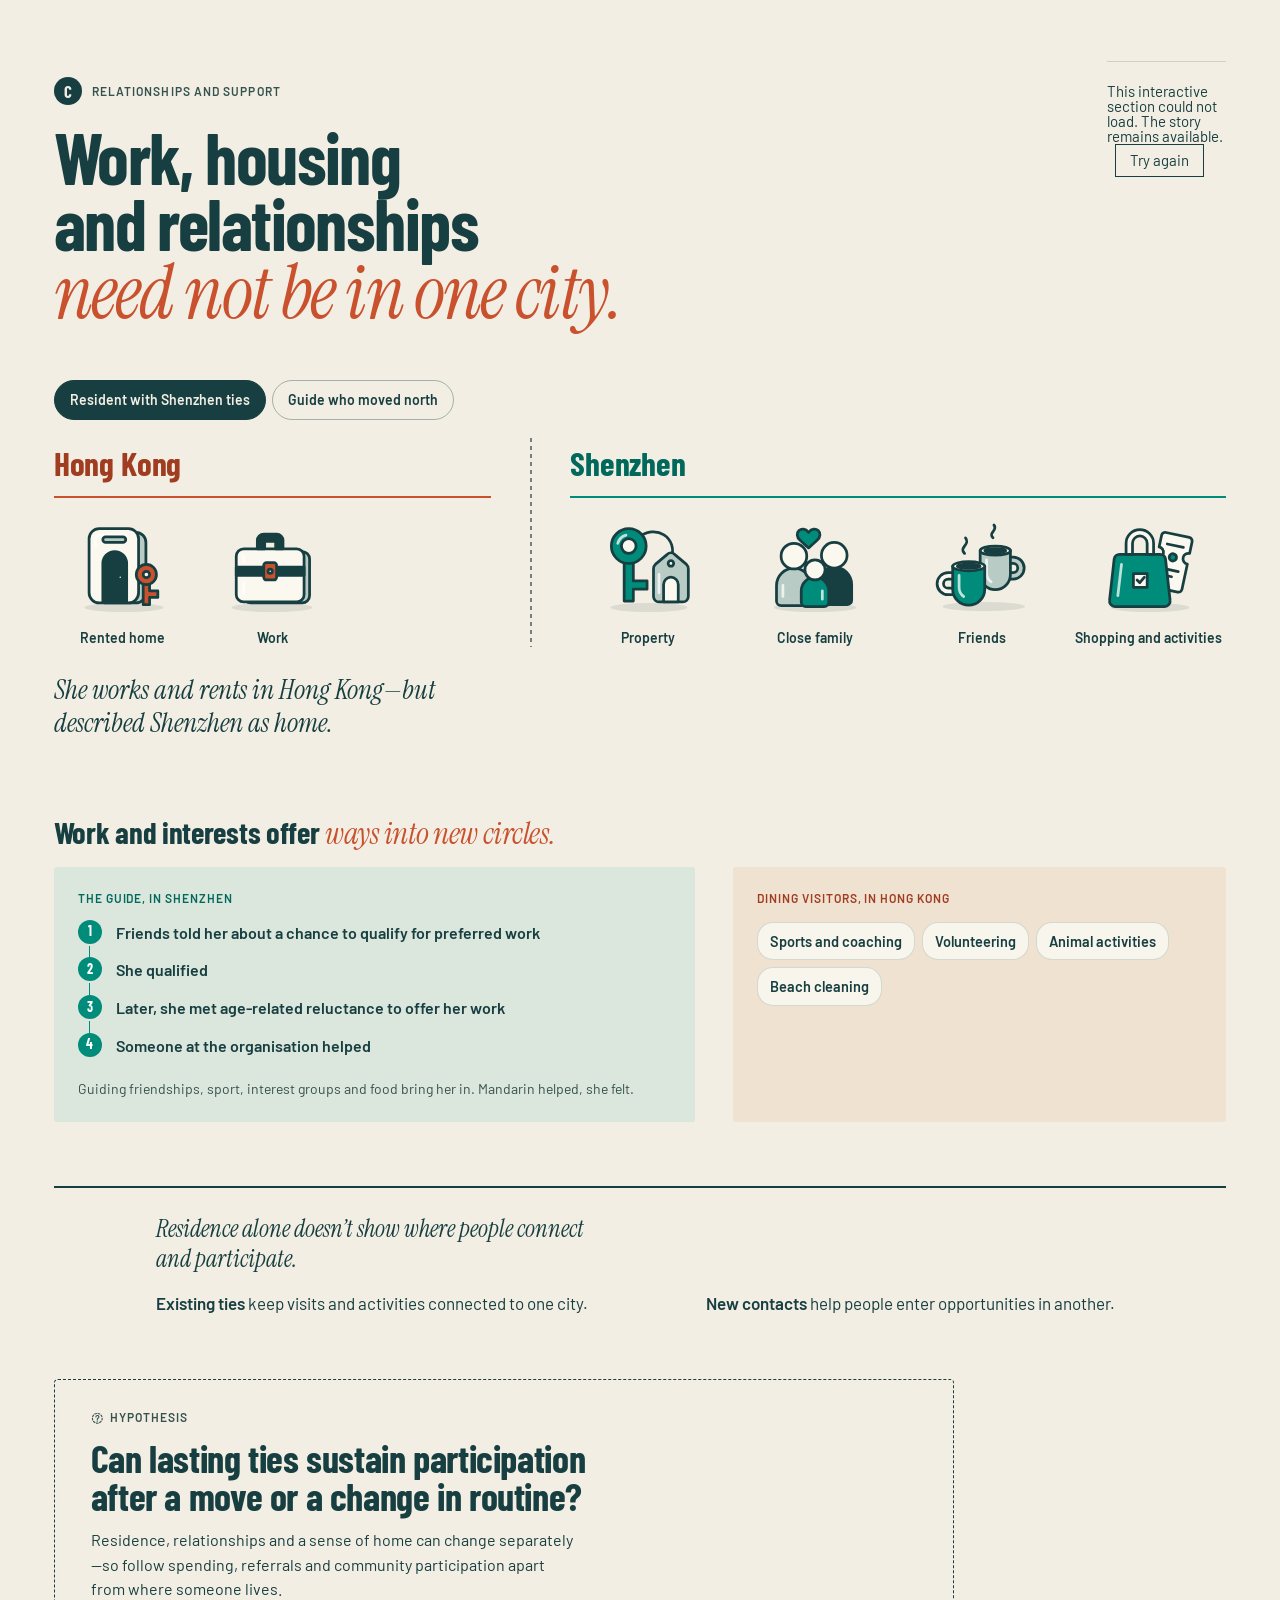
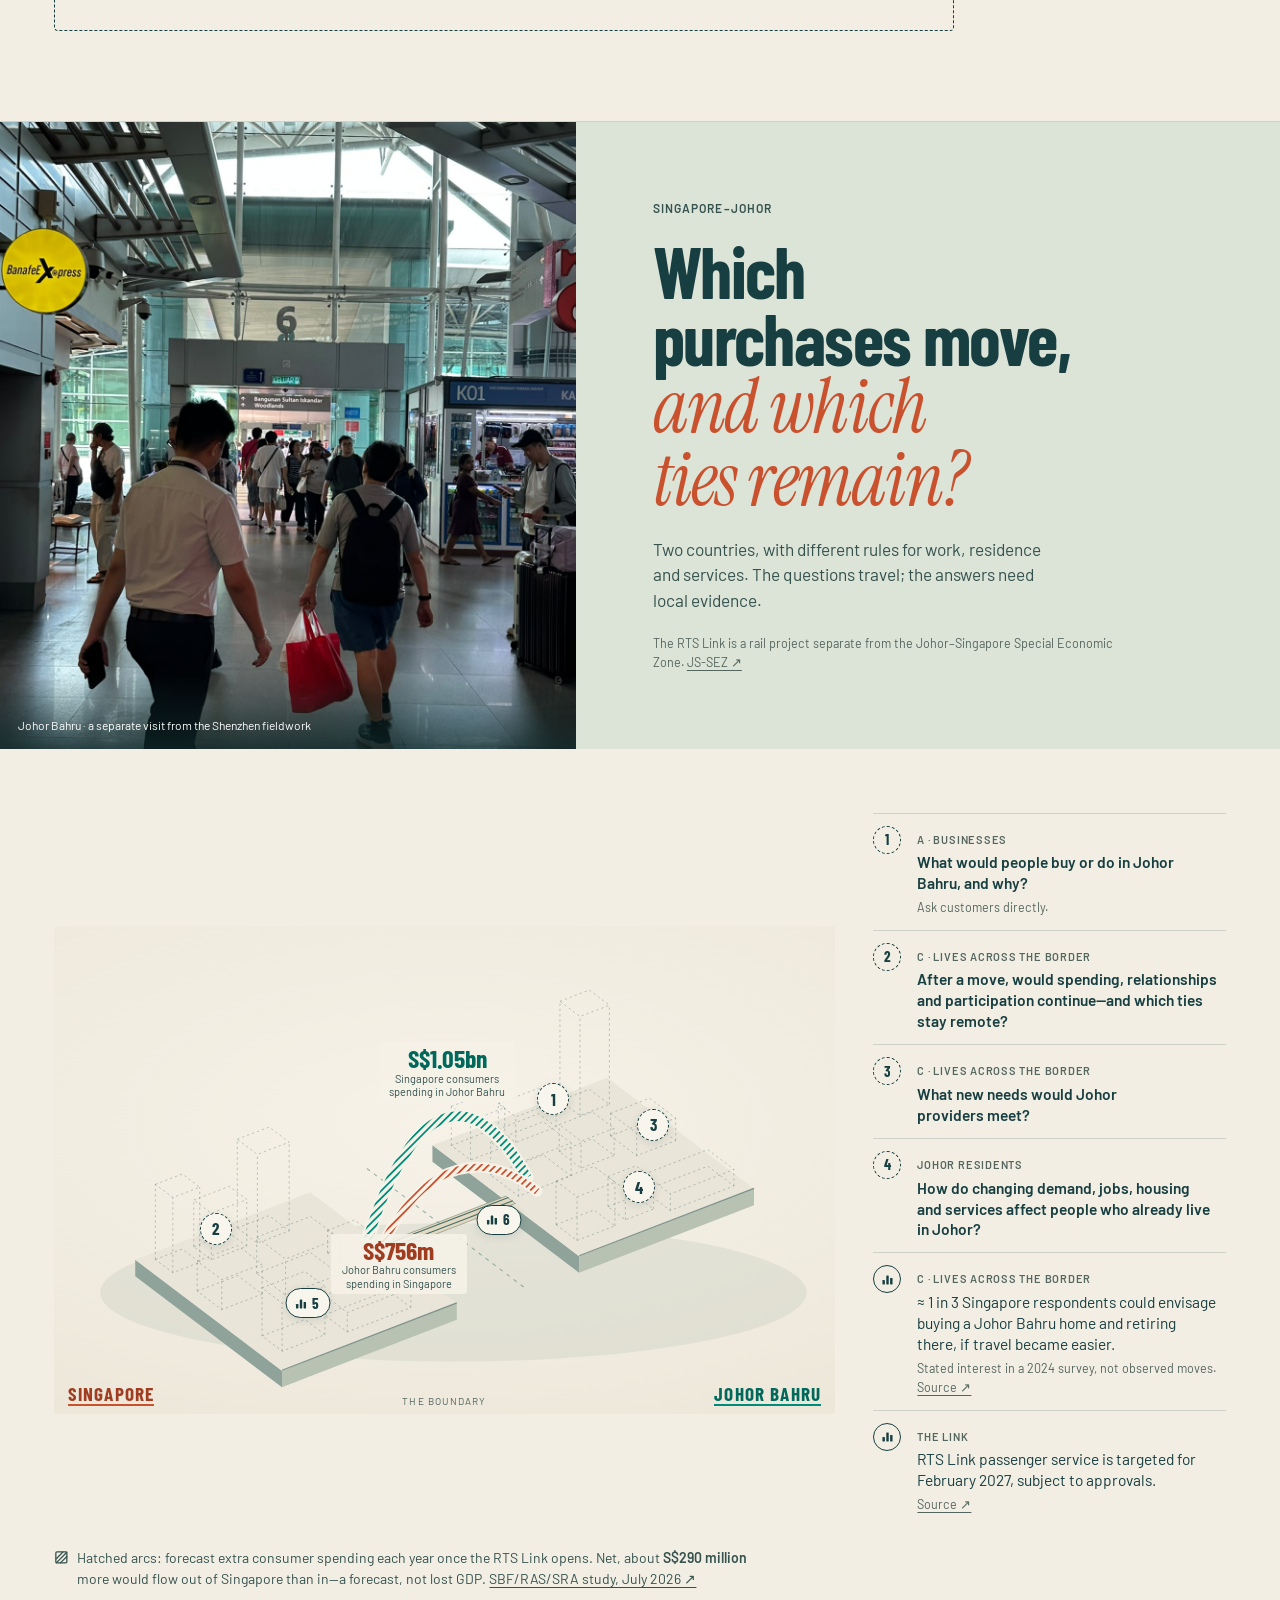
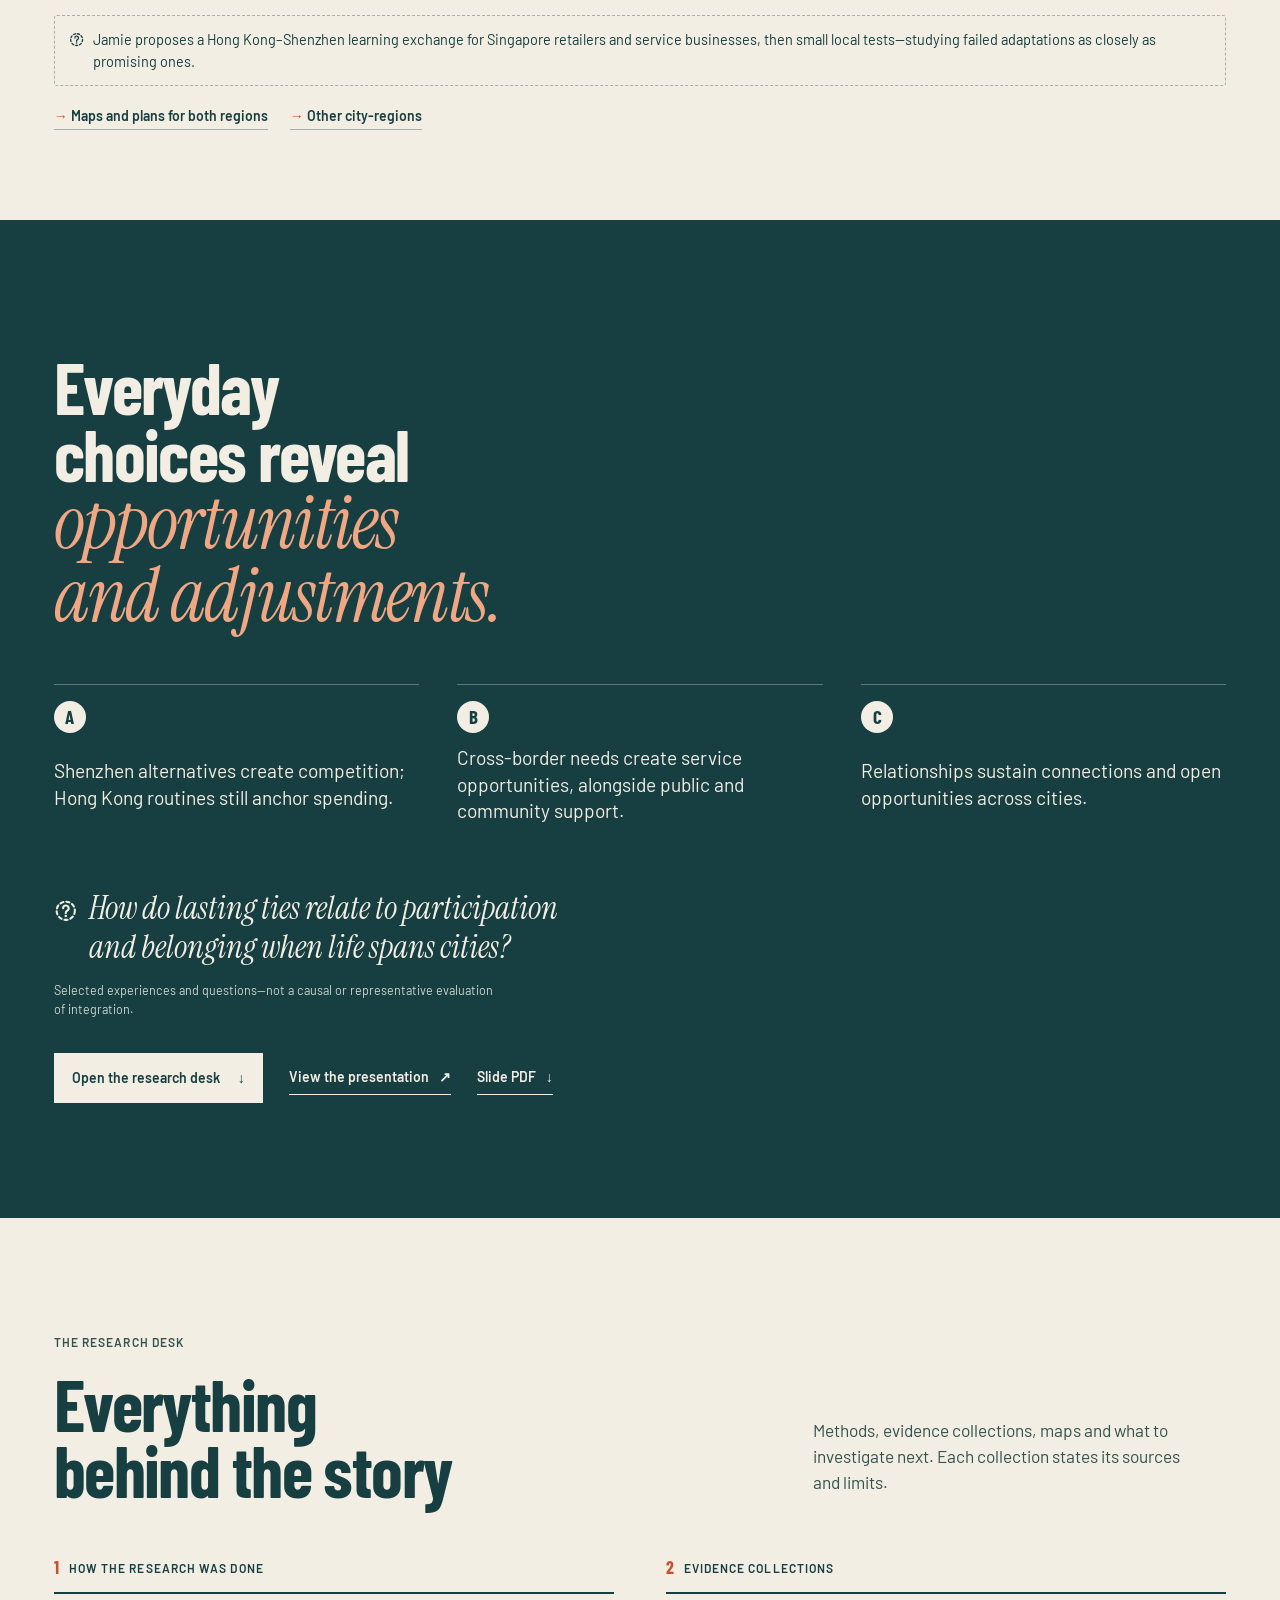
==== commit 721631fc: "Preserve visual draft with evidence and responsive corrections" ====
--- a/index.html
+++ b/index.html
@@ -83,8 +83,8 @@
   <article class="step" data-scene="pupils" id="step-pupils">
     <p class="step-tag"><span>03</span>Cross-border worker or student<span class="step-sig" data-signature="pupils" data-size="40"></span></p>
     <h2>Home on one side. <em>School on the other.</em></h2>
-    <p class="step-figure"><strong>16,139</strong> pupils lived on the Mainland side—not only in Shenzhen—and crossed daily to <button type="button" class="pw side-hk" data-place="hk-school">school in Hong Kong</button> in 2024/25.</p>
-    <p class="step-aside">An official count. No commuter was interviewed for this arrangement.</p>
+    <p class="step-figure"><strong>16,139</strong> pupils lived on the Mainland side and crossed daily to <button type="button" class="pw side-hk" data-place="hk-school">school in Hong Kong</button> in 2024/25.</p>
+    <p class="step-aside">An official count, with no residential-city breakdown. This arrangement uses published evidence rather than an interviewed commuter’s routine.</p>
   </article>
   <article class="step" data-scene="resident" id="step-resident">
     <p class="step-tag"><span>04</span>Hong Kong base, Mainland ties<span class="step-sig" data-signature="resident" data-size="40"></span></p>
@@ -105,7 +105,7 @@
       <li><a href="#step-resident"><span data-signature="resident" data-size="52"></span><small>Resident</small></a></li>
       <li><a href="#step-manager"><span data-signature="manager" data-size="52"></span><small>Store manager</small></a></li>
     </ul>
-    <p>Five examples, five combinations. None moves a whole life. Each combines particular parts of two places, and each leaves something unknown. The arrangements overlap; they aren’t population types.</p>
+    <p>The guide moved home; her family visits to Hong Kong continued. The store manager crosses for meals but keeps most shopping in Hong Kong. Five examples, different combinations—not population types.</p>
     <p><a class="text-link" href="#ledger">Eight accounts and an official count, side by side <span aria-hidden="true">↓</span></a></p>
   </article>
  </div>
@@ -170,7 +170,7 @@
   </div>
 
   <aside class="takeaway" aria-label="What lens B suggests">
-    <p class="takeaway-line">Cross-border needs also create business—delivery, tuition, paperwork help—alongside public and community support where commercial provision falls short. How much, this study doesn’t measure.</p>
+    <p class="takeaway-line">Cross-border needs can create business—delivery, tuition, paperwork help—alongside public and community support. Which needs can businesses meet, and where is other support needed?</p>
   </aside>
   <p class="go-deeper"><a href="#care-evidence">Care across the boundary</a><a href="#street-level">All field photographs</a></p>
 </section>
--- a/feature/edition.css
+++ b/feature/edition.css
@@ -301,6 +301,7 @@
 .lband-rows .lrow:last-child{border-bottom:0}
 .lrow-who{display:grid;grid-template-columns:1fr auto;gap:2px 8px;align-items:center;border:0;background:none;padding:12px 0;text-align:left;width:100%}
 .lrow-name{font-weight:600;font-size:15px;line-height:1.25}
+.lrow-context{grid-column:2;grid-row:2;font-size:12px;line-height:1.35;color:var(--ink-soft);margin-top:3px}
 .lrow-who{grid-template-columns:auto 1fr auto!important;column-gap:10px!important}
 .lrow-sig{grid-row:1 / span 2;display:flex}
 .lrow-name{grid-column:2}
@@ -335,9 +336,8 @@
 .lmark[data-side=sz]{background:var(--sz-tint);box-shadow:inset 0 0 0 1px #008c7a40}
 .lmark[data-side=sz] .glyph{color:var(--sz-text)}
 .lrow-unknown{display:flex;flex-wrap:wrap;gap:4px}
-.lmark.is-beyond{margin-left:auto;background:repeating-linear-gradient(135deg,transparent 0 6px,#008c7a14 6px 7px);box-shadow:none;border:1.5px dashed var(--sz);color:var(--ink)}
-.lmark.is-beyond .glyph{color:var(--sz-text)}
-.beyond-arrow{width:16px;height:10px;flex:none;fill:none;stroke:var(--sz-text);stroke-width:1.5;stroke-linecap:round;stroke-linejoin:round}
+.lmark.is-mainland{background:repeating-linear-gradient(135deg,transparent 0 6px,#008c7a14 6px 7px);box-shadow:none;border:1.5px dashed var(--sz);color:var(--ink)}
+.lmark.is-mainland .glyph{color:var(--sz-text)}
 .lmark.is-unknown{padding:4px;border-radius:50%;border:1.5px dashed var(--rule-strong);color:var(--muted)}
 .lmark.is-unknown .glyph{width:14px;height:14px}
 .ledger[data-highlight]:not([data-highlight=all]) .lmark{opacity:.22}
@@ -427,8 +427,8 @@
 .stat-limit{grid-column:1 / -1;font-size:12.5px;color:var(--muted)}
 
 /* Lens B: trail */
-.trail{display:grid;gap:24px}
-.tr-line{display:grid;grid-template-columns:auto auto 1fr;gap:0;border-top:1px solid var(--ink);position:relative}
+.trail{display:grid;gap:24px;min-width:0}
+.tr-line{display:grid;grid-template-columns:auto auto 1fr;gap:0;border-top:1px solid var(--ink);position:relative;min-width:0}
 .tr-zone{padding:12px 18px 4px 0;position:relative}
 .tr-zone+.tr-zone{padding-left:18px;border-left:1px dashed var(--ink)}
 .tr-zone-name{font-family:var(--font-display);font-size:18px;letter-spacing:.06em;text-transform:uppercase;margin-bottom:10px}
@@ -694,6 +694,9 @@
   .lens-pair{grid-template-columns:1fr}
   .echo{grid-template-columns:1fr}
   .desk-groups{grid-template-columns:1fr}
+  .tr-line{display:flex;overflow-x:auto;scroll-snap-type:x proximity;margin-inline:calc(-1 * var(--gutter));padding-inline:var(--gutter);scrollbar-width:thin}
+  .tr-zone{flex:none;scroll-snap-align:start}
+  .tr-stop{width:96px}
   .tr-view{grid-template-columns:1fr}
   .tr-text{position:static}
   .care{grid-template-columns:1fr}
@@ -740,9 +743,7 @@
   .reason{font-size:14px;padding:7px 10px}
   .bk-row,.bk-axis{grid-template-columns:76px 1fr;gap:10px}
   .bk-label{font-size:13px}
-  .tr-line{display:flex;overflow-x:auto;scroll-snap-type:x proximity;margin-inline:calc(-1 * var(--gutter));padding-inline:var(--gutter);scrollbar-width:none}
-  .tr-zone{flex:none;scroll-snap-align:start}
-  .tr-stop{width:96px}
+  .tr-line{scrollbar-width:none}
   .tr-view{min-height:0}
   .care-flow{grid-template-columns:minmax(0,1fr) 56px minmax(0,1fr)}
   .care-node{margin:8px 6px;padding:10px;font-size:13px;grid-template-columns:22px 1fr}
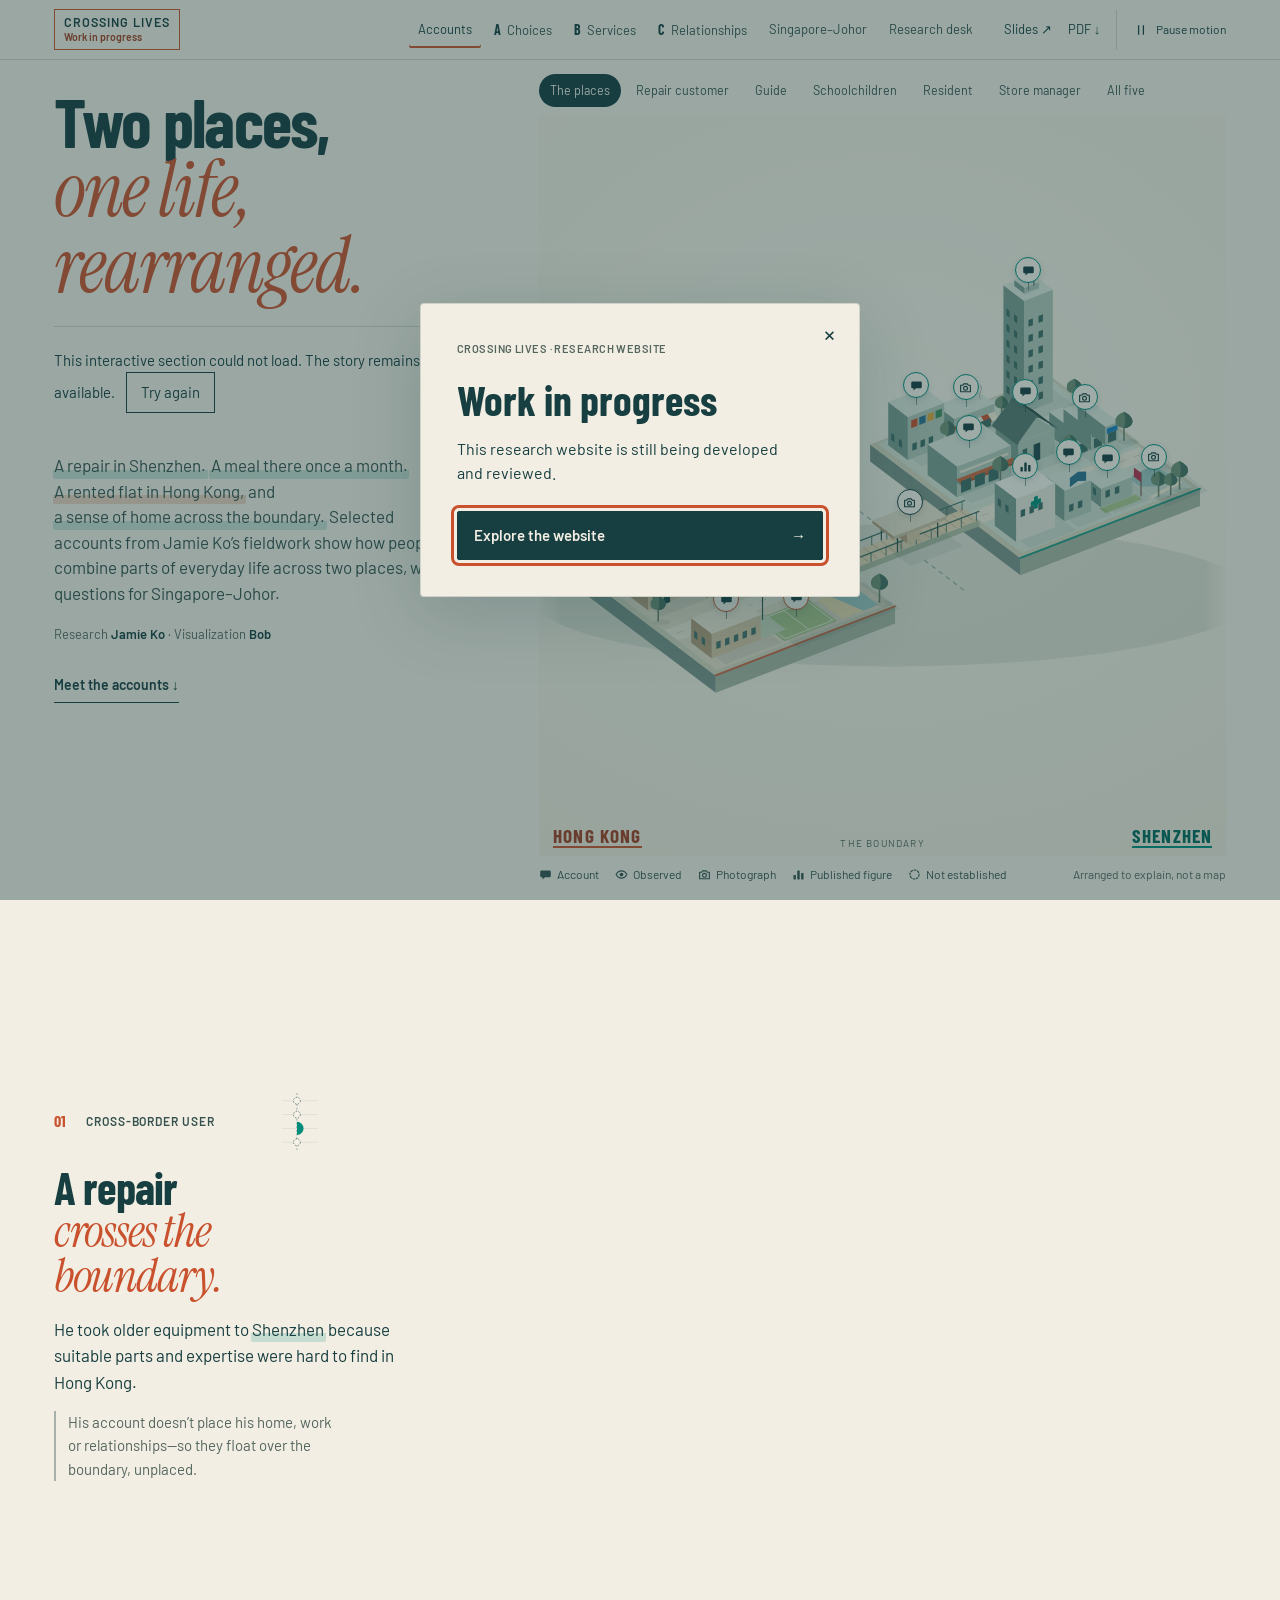
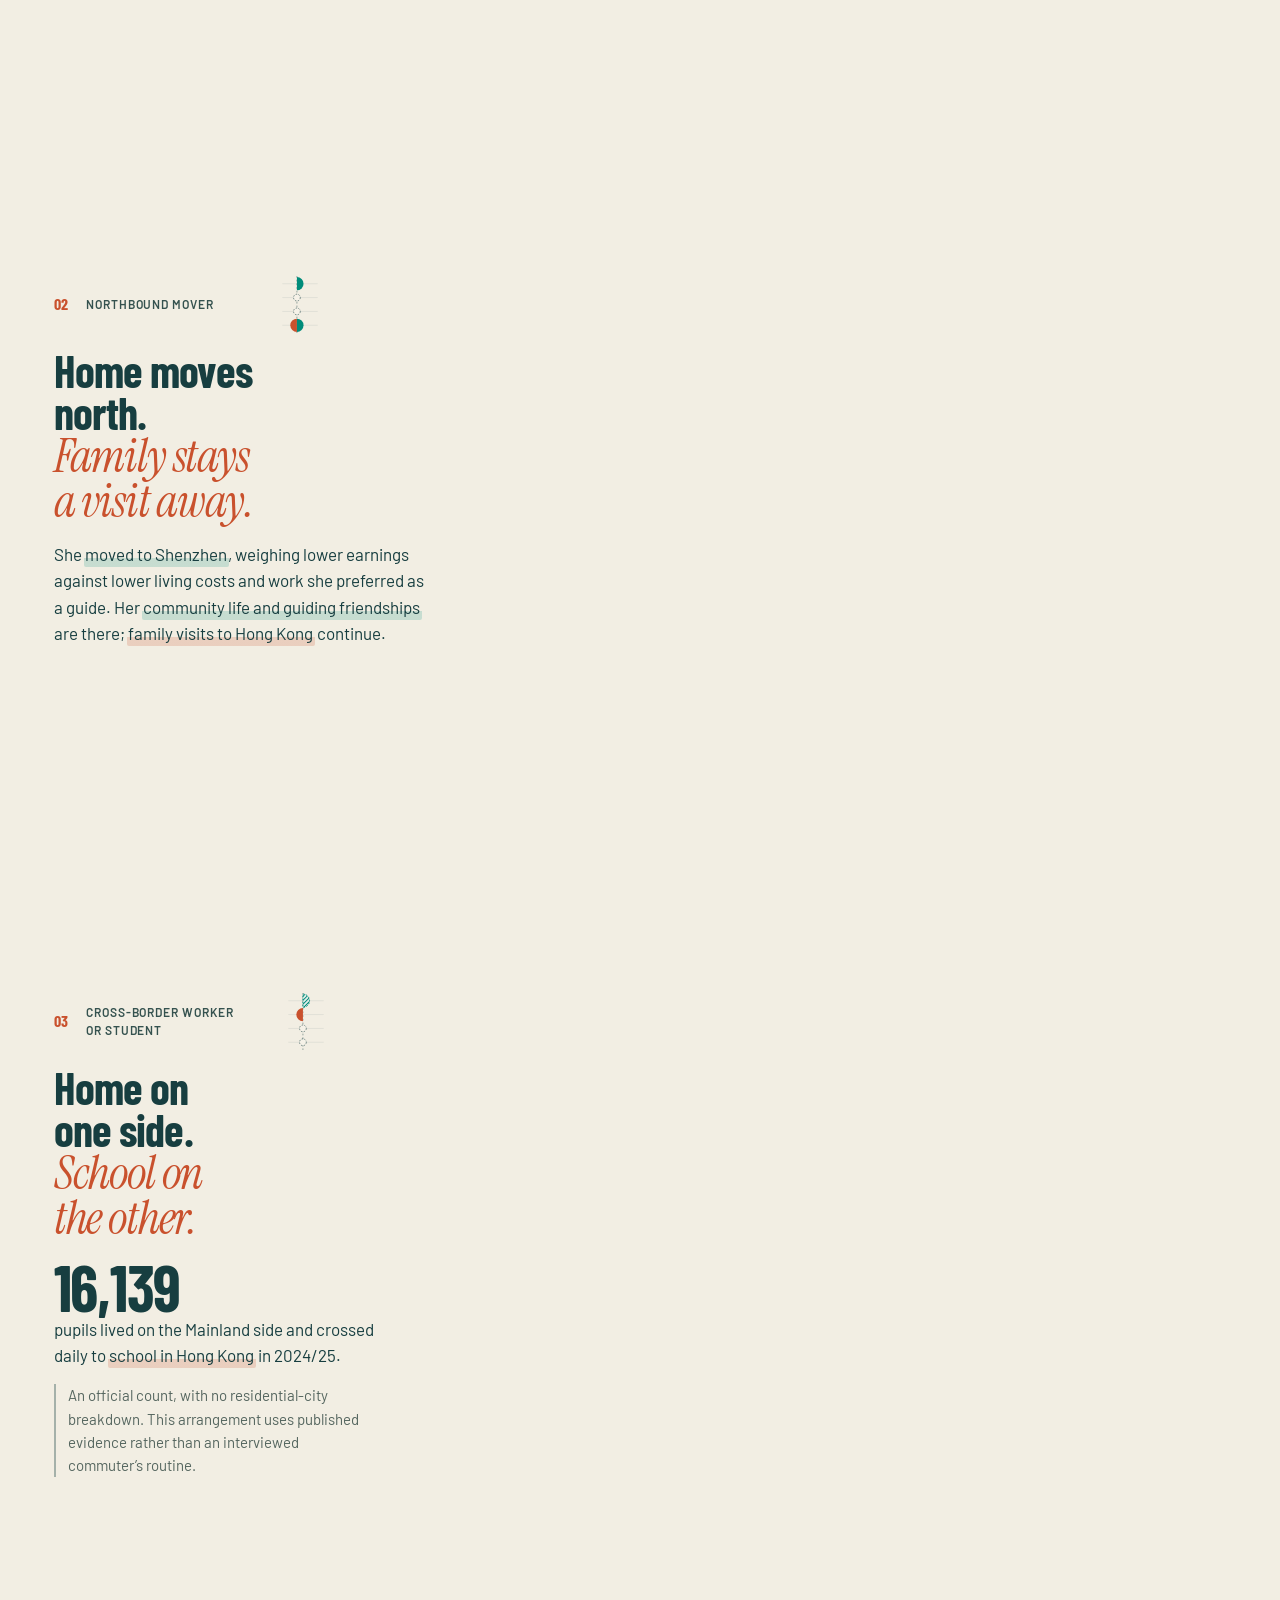
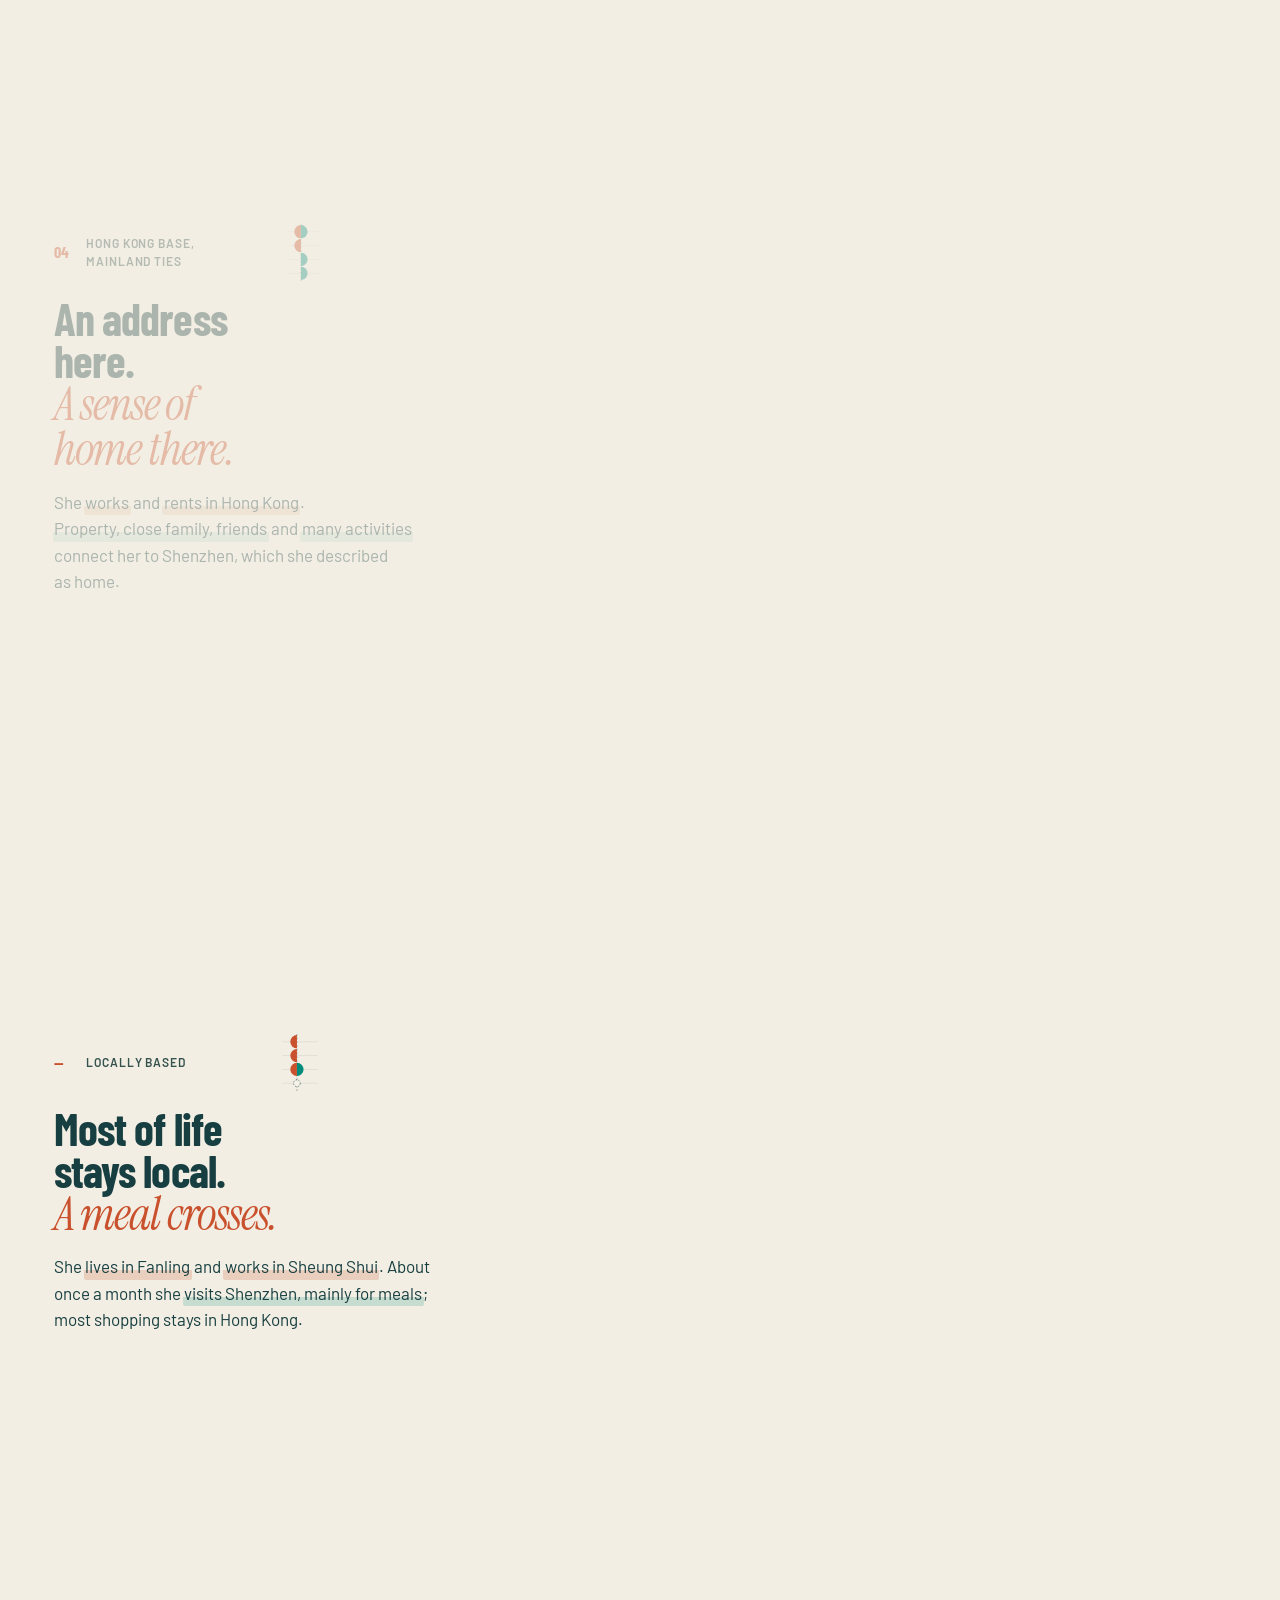
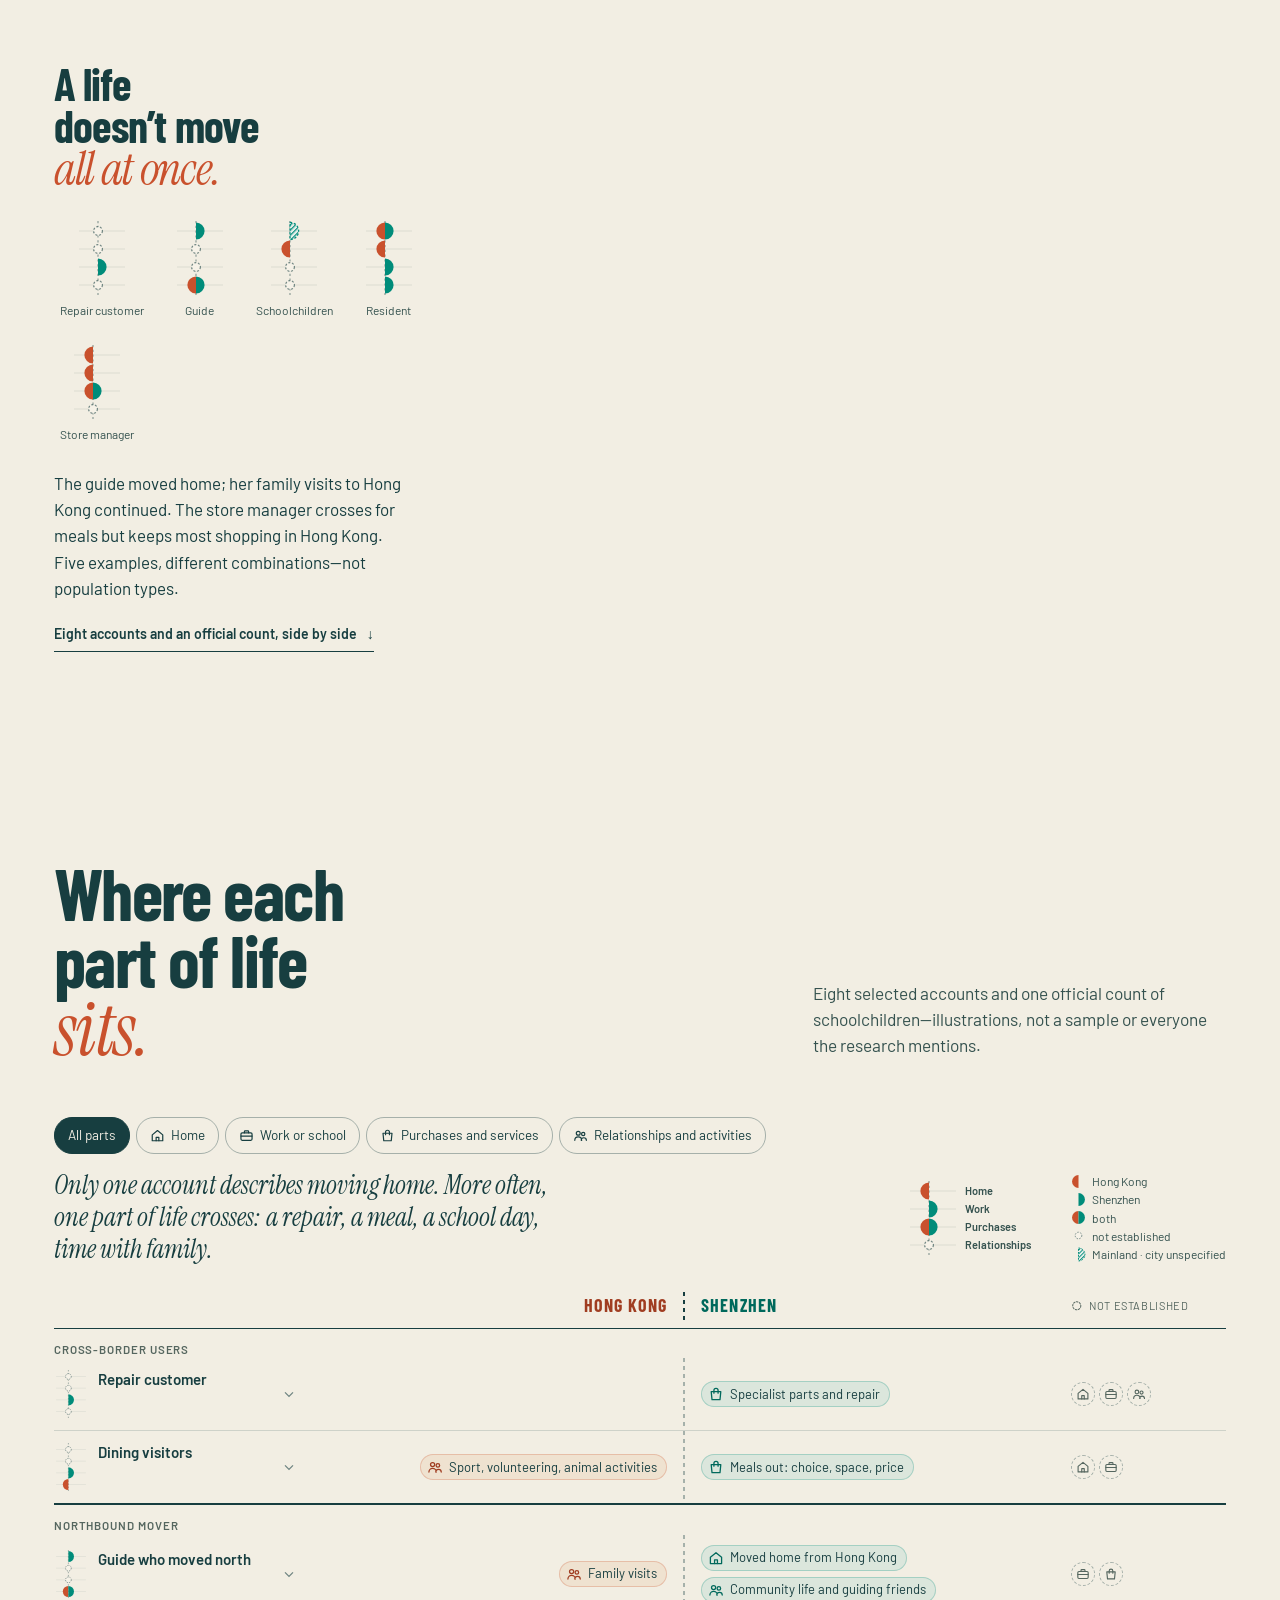
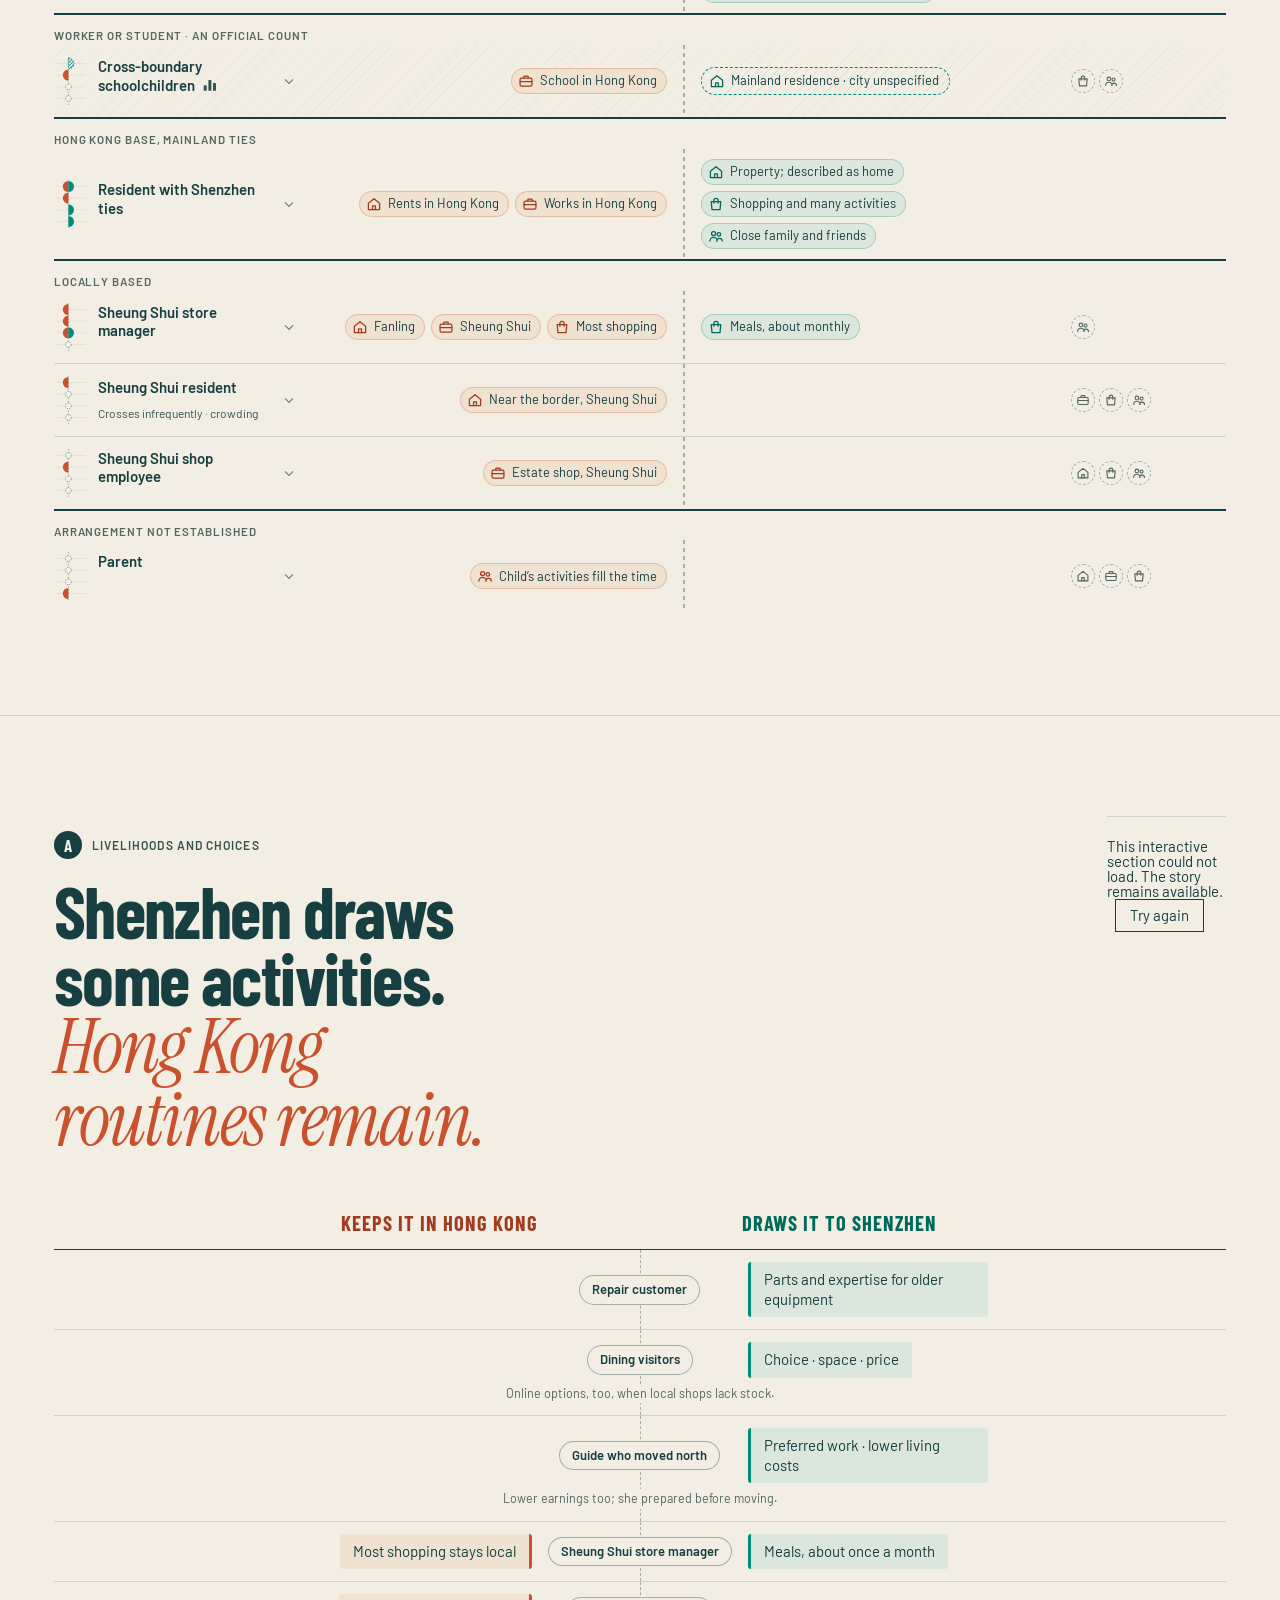
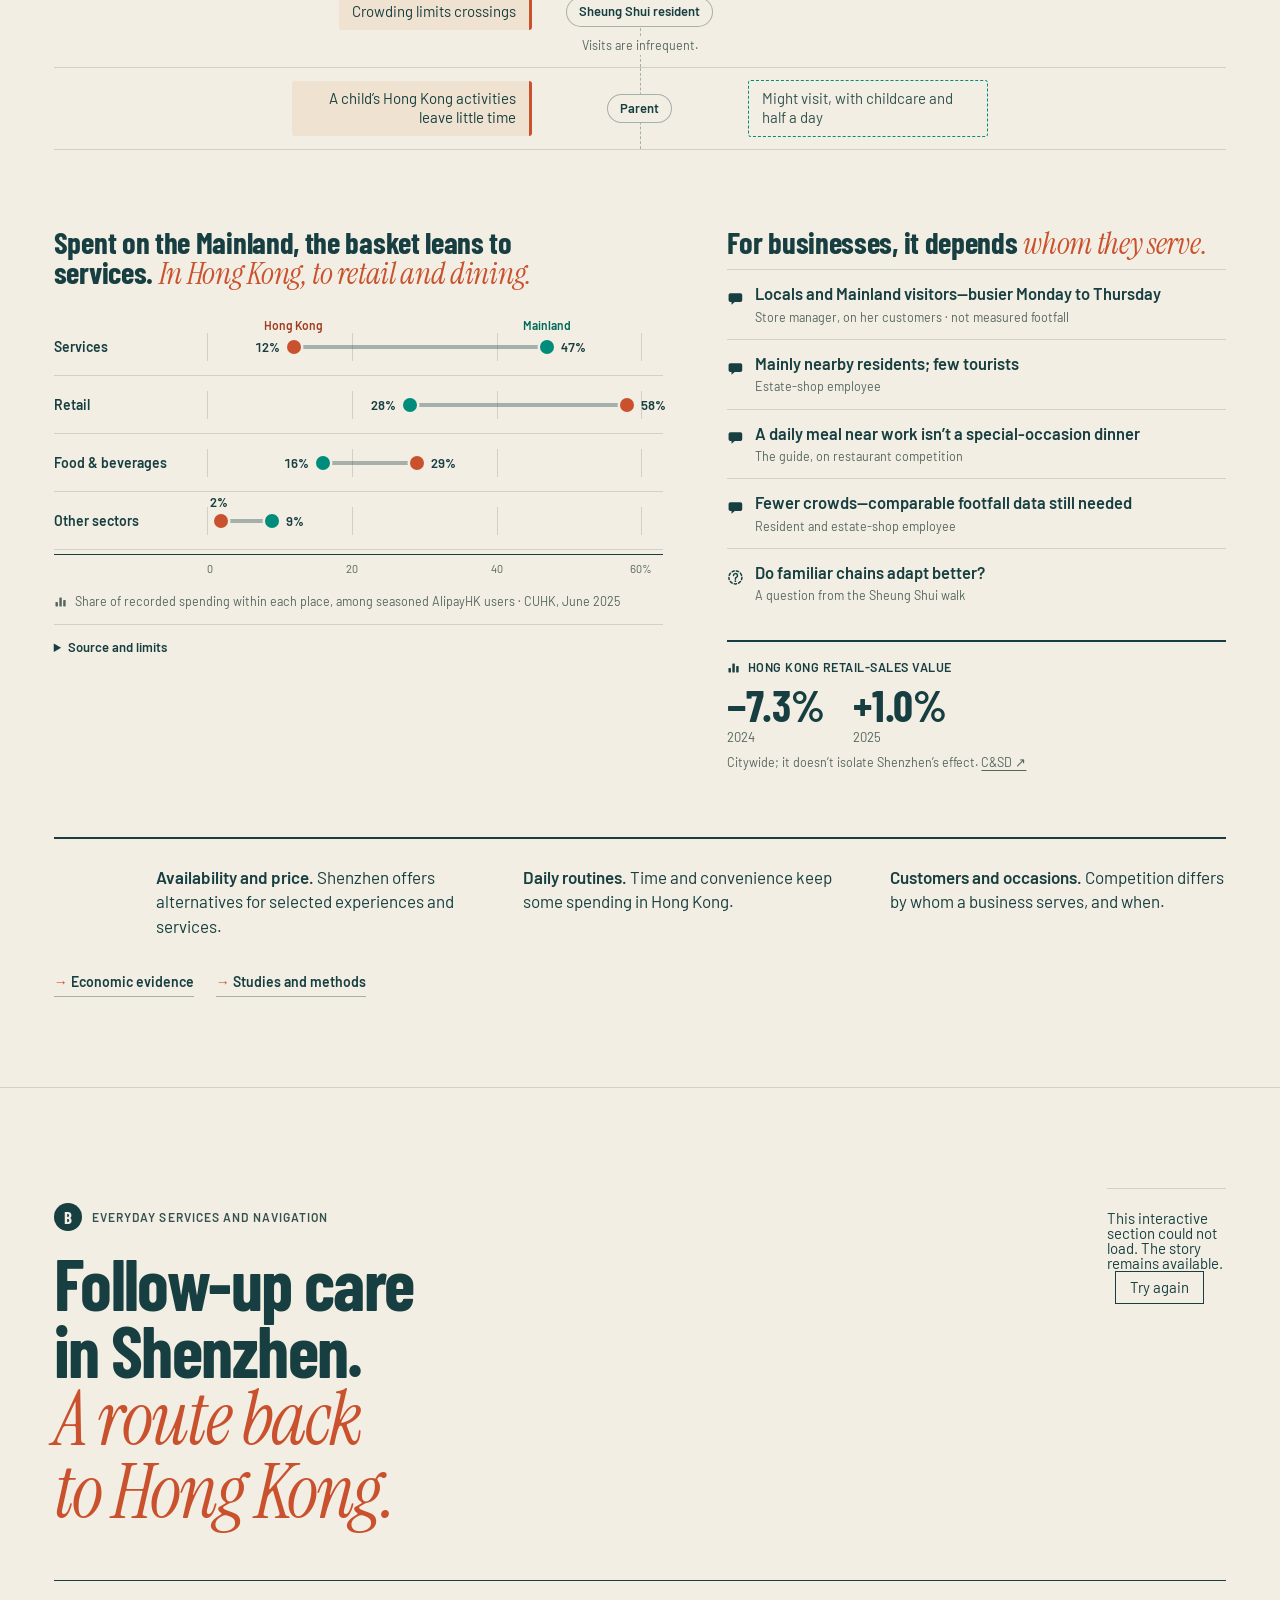
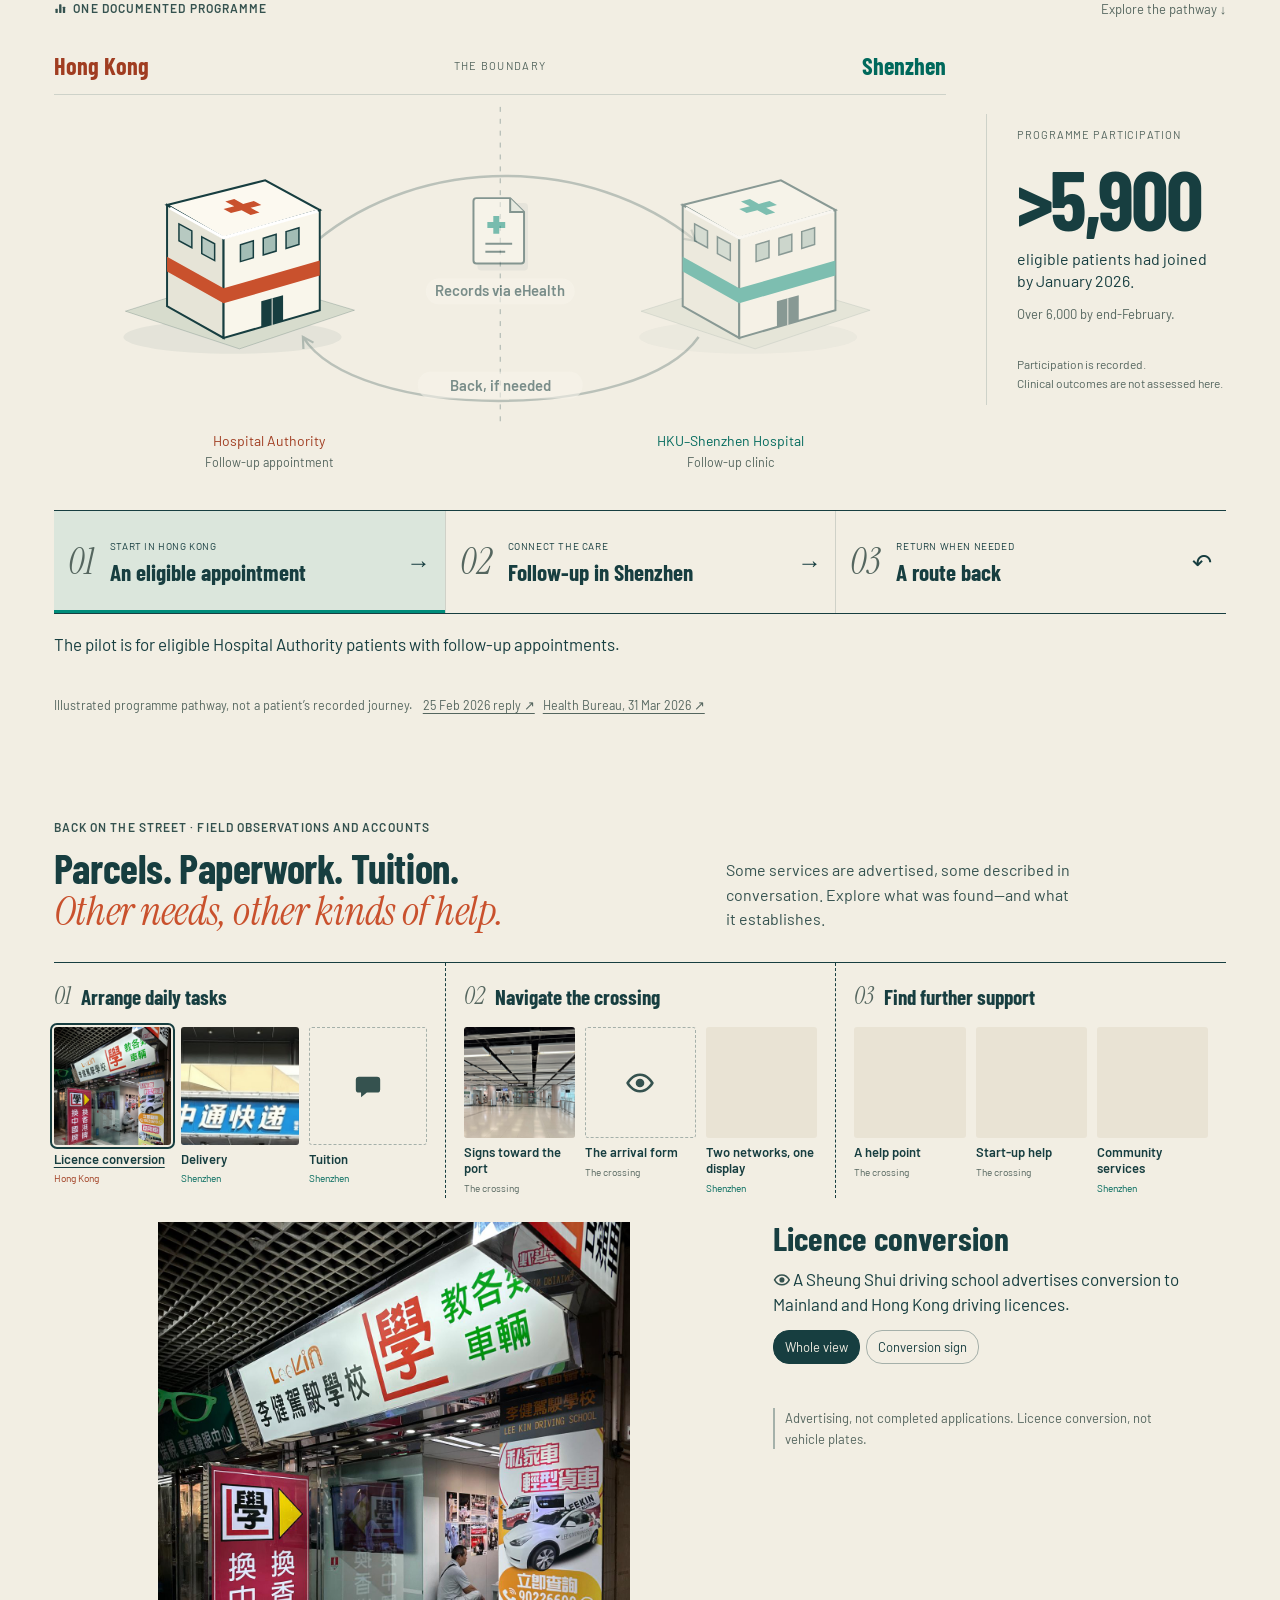
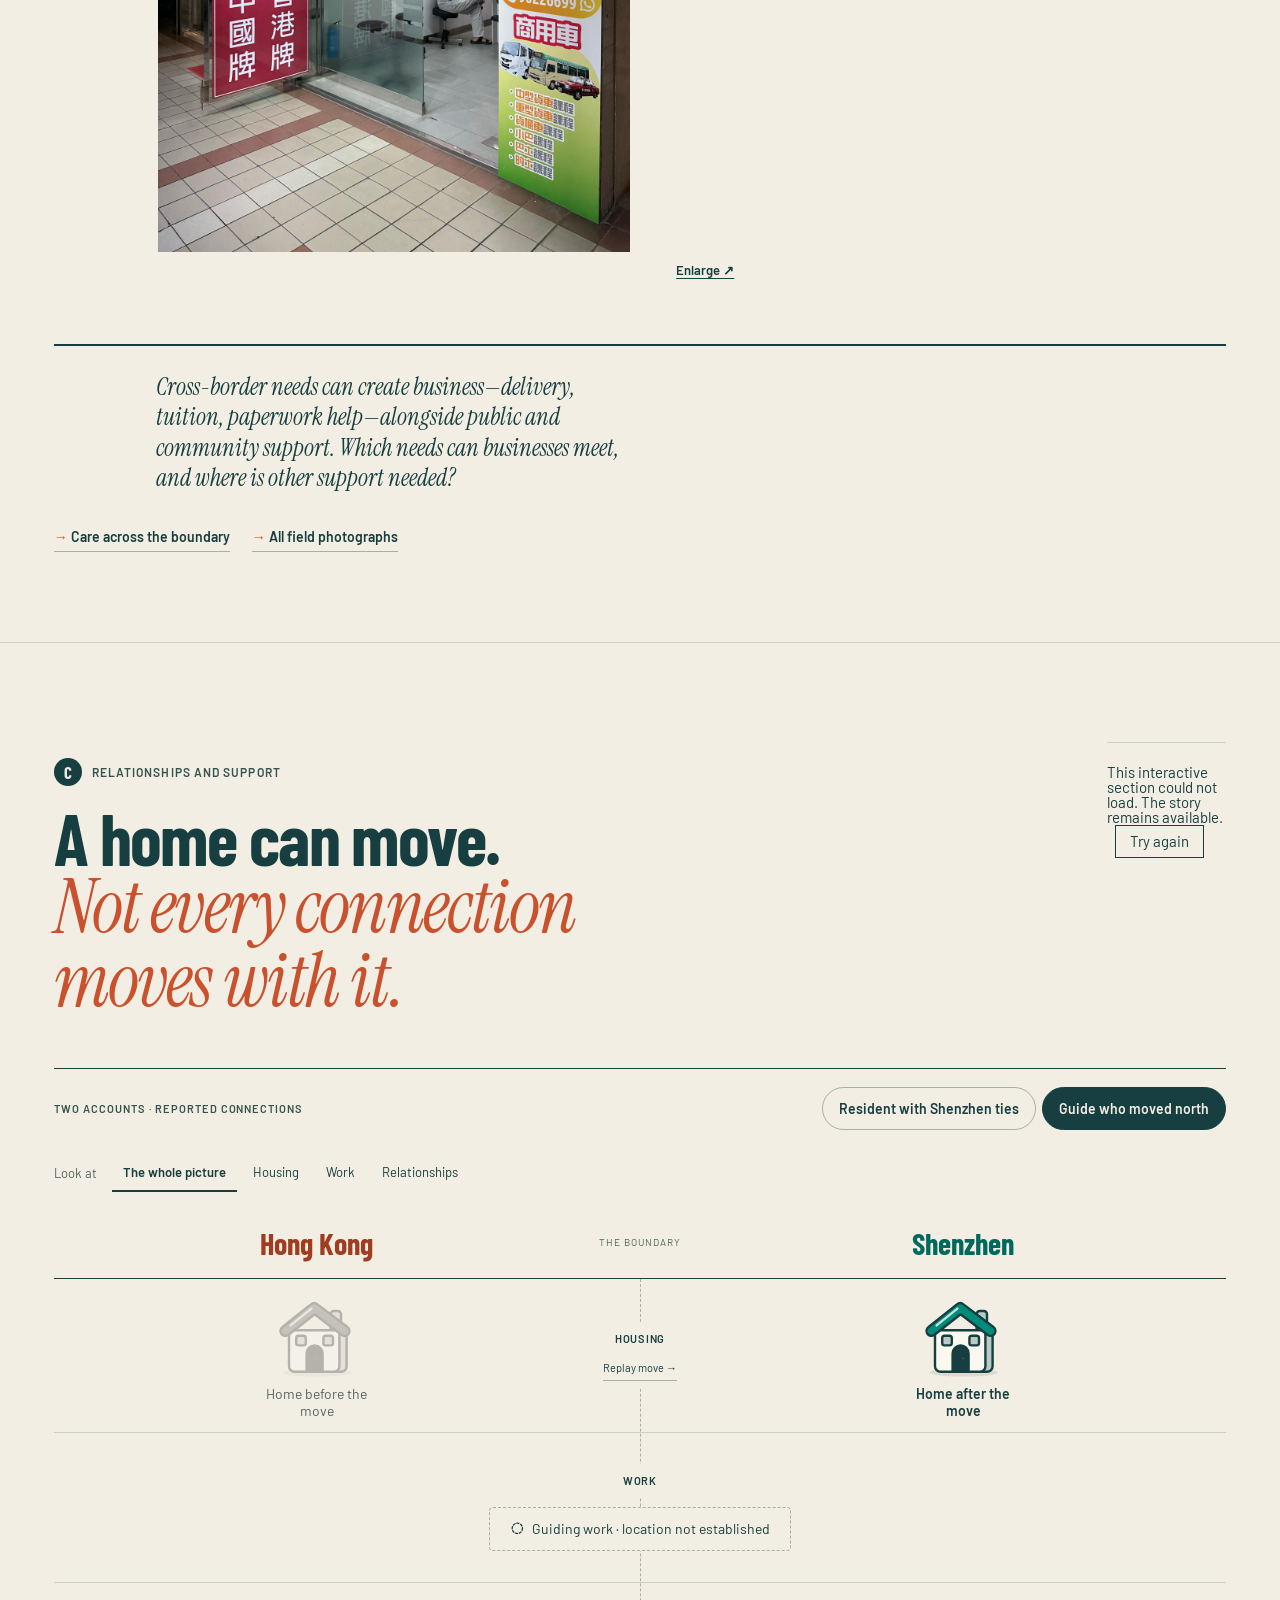
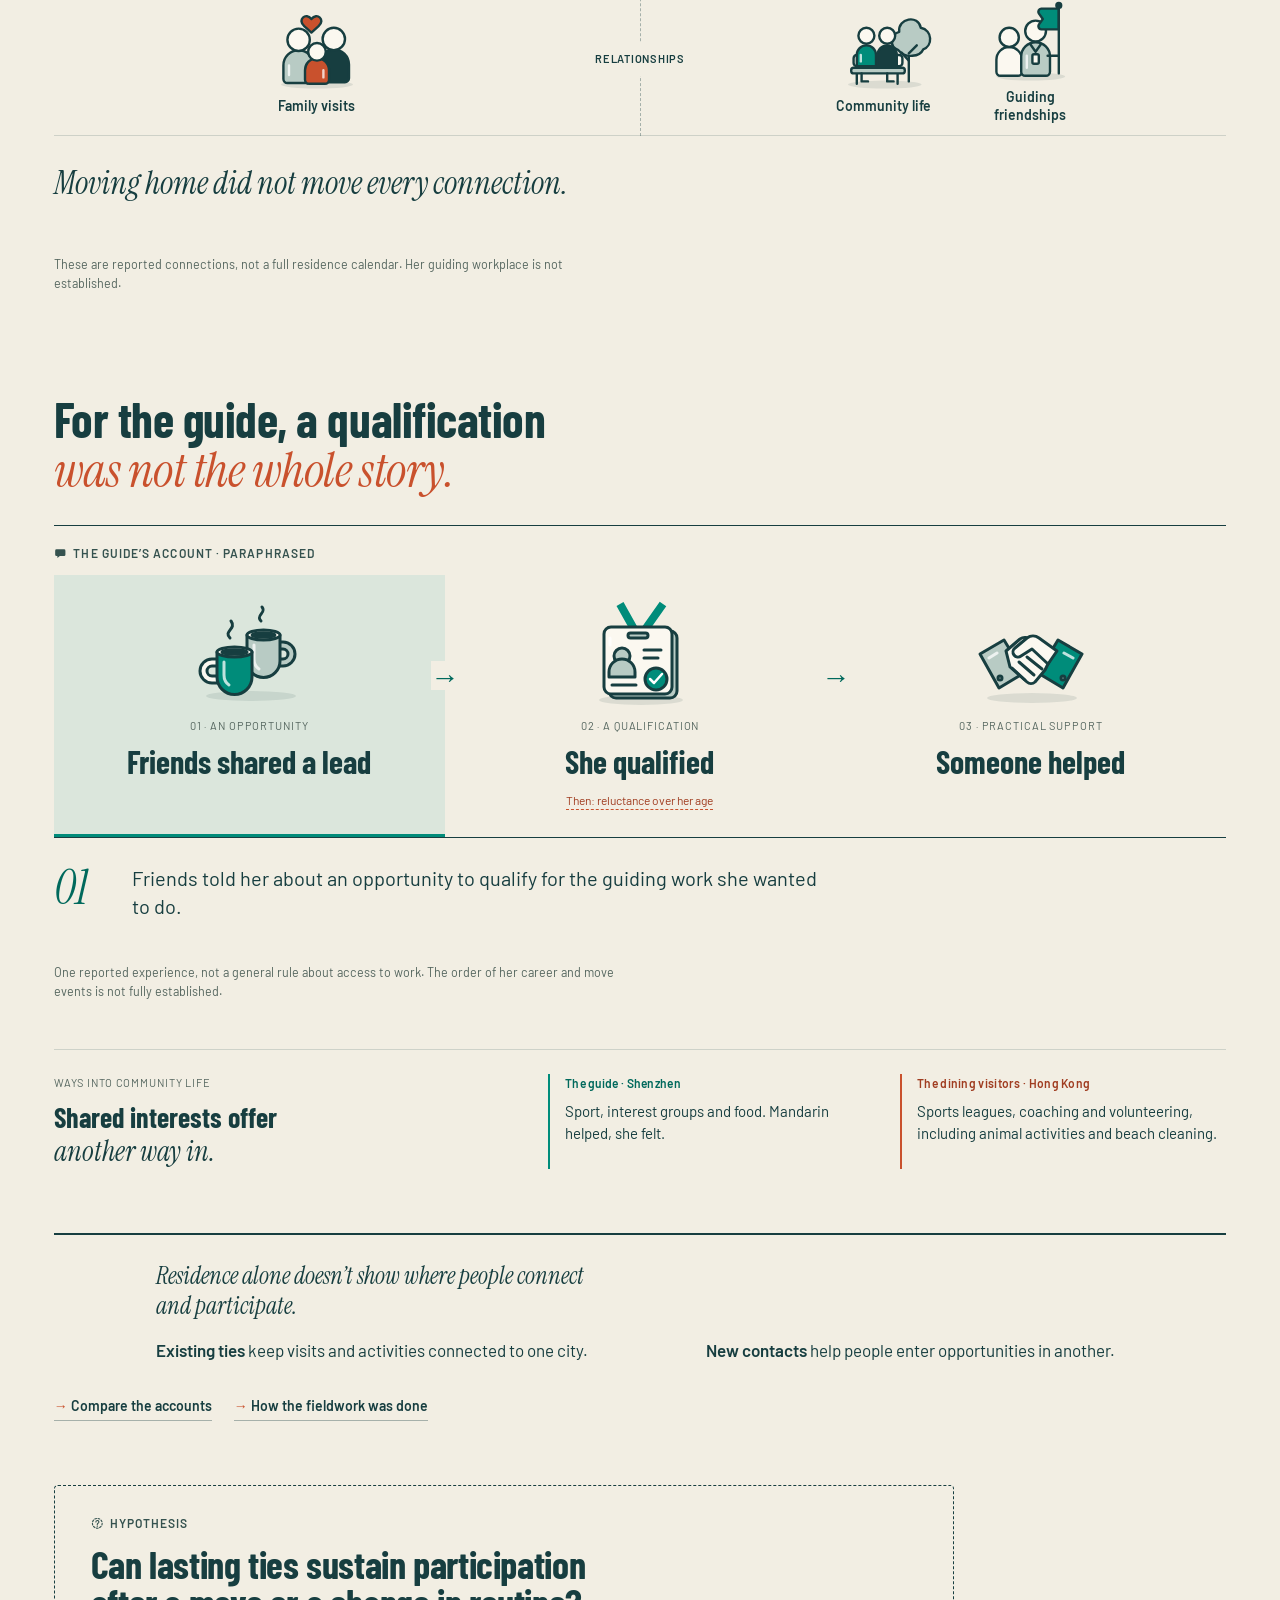
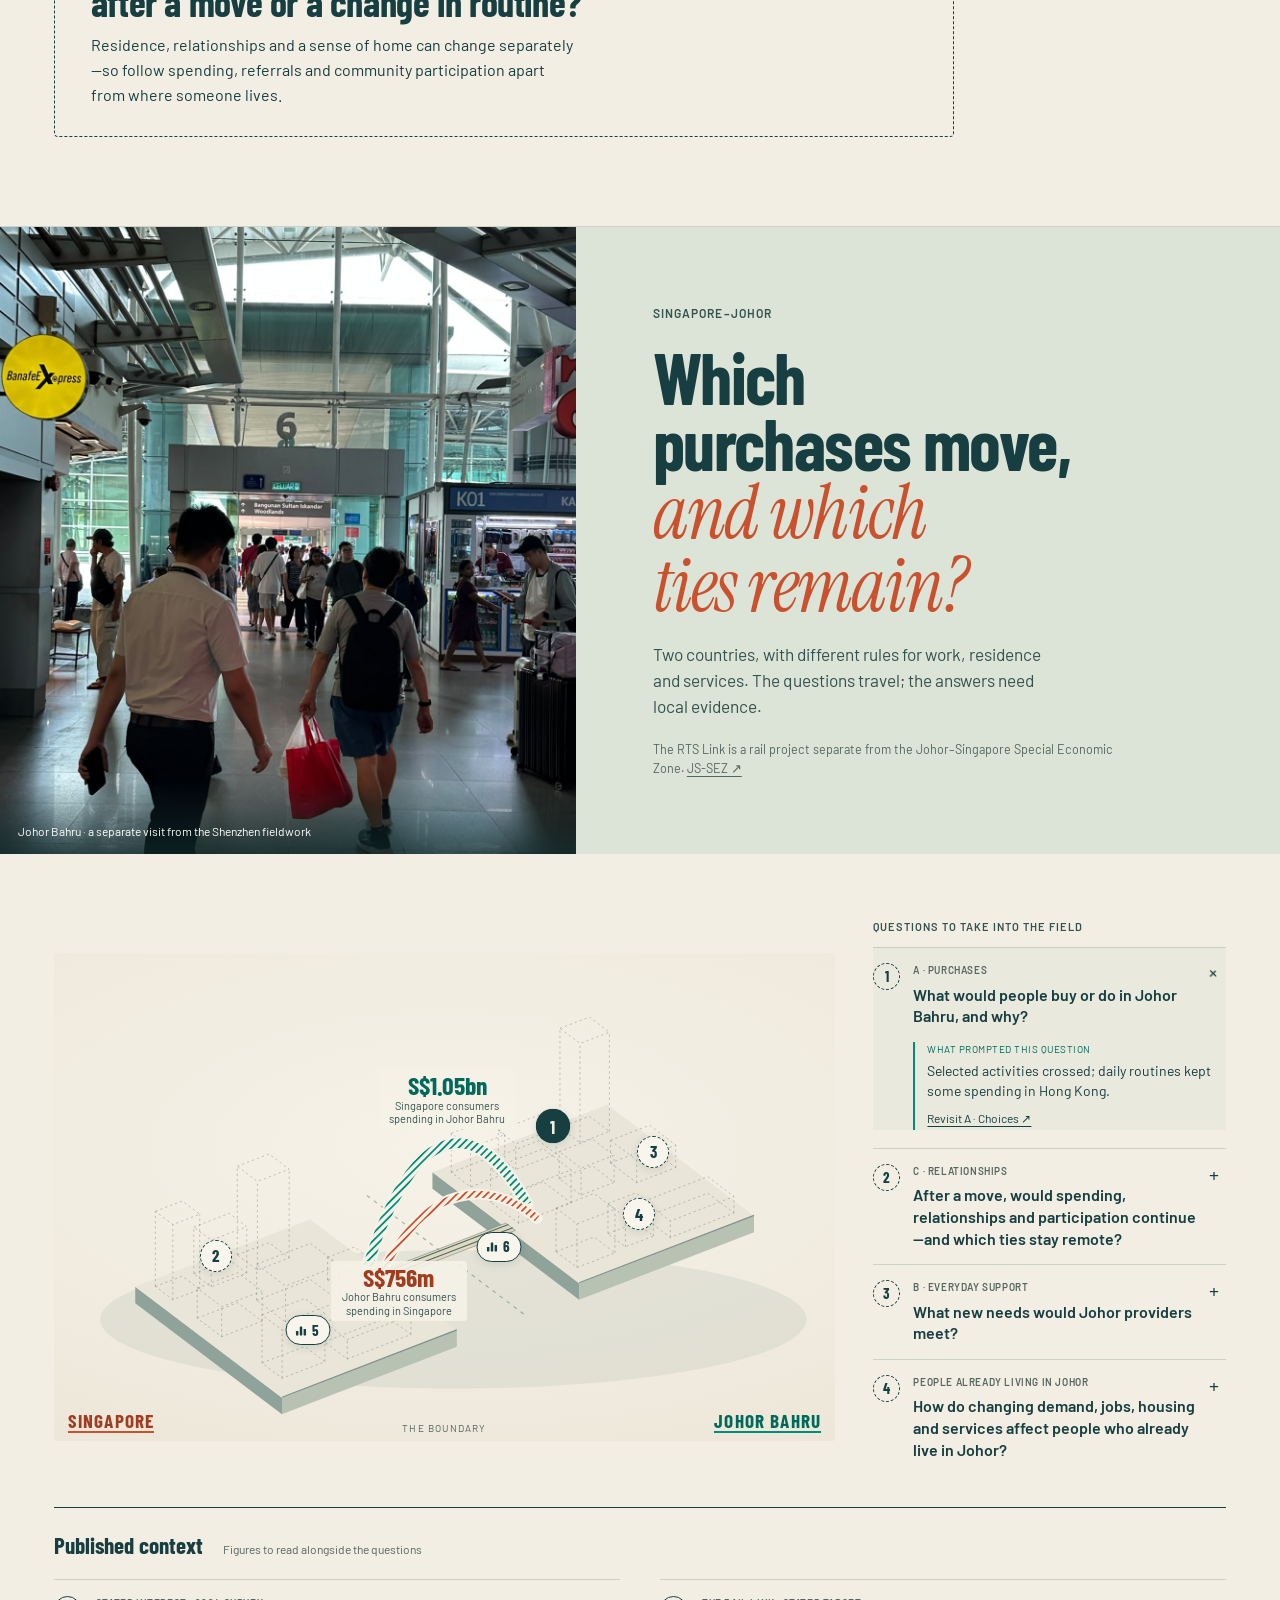
==== commit 451ea2f3: "Reveal care pathways, continuing ties and the questions they prompt" ====
--- a/index.html
+++ b/index.html
@@ -4,9 +4,10 @@
 <meta charset="utf-8"><meta name="viewport" content="width=device-width,initial-scale=1"><meta name="theme-color" content="#f2eee3">
 <meta name="description" content="Work in progress: a visual research story about how people combine everyday life across Hong Kong and Shenzhen, with questions for Singapore–Johor. Research by Jamie Ko; visualization by Bob.">
 <title>Crossing Lives — Work in progress</title>
+<link rel="icon" type="image/svg+xml" href="feature/assets/favicon.svg">
 <link rel="preload" href="fonts/BarlowCondensed-Bold.ttf" as="font" type="font/ttf" crossorigin>
 <link rel="preload" href="fonts/InstrumentSerif-Italic.ttf" as="font" type="font/ttf" crossorigin>
-<link rel="stylesheet" href="feature/edition.css?v=20261105-edition">
+<link rel="stylesheet" href="feature/edition.css?v=20261106-connected">
 <link rel="stylesheet" href="feature/evidence.css?v=20261031-v3"><link rel="stylesheet" href="feature/everyday.css?v=20261031-v3"><link rel="stylesheet" href="feature/library.css?v=20261031-v3"><link rel="stylesheet" href="feature/policy-map.css?v=20261031-v3"><link rel="stylesheet" href="feature/research-overview.css?v=20261101-script"><link rel="stylesheet" href="feature/field-gallery.css?v=20261031-v3"><link rel="stylesheet" href="feature/game.css?v=20261031-v3">
 <link rel="stylesheet" href="feature/desk.css?v=20261105-edition">
 </head>
@@ -160,13 +161,14 @@
   <span id="access" class="anchor"></span>
   <header class="section-head lens-head">
     <span class="lens-mark" data-lens="B" aria-hidden="true"></span><p class="lens-tag"><b>B</b>Everyday services and navigation</p>
-    <h2 id="services-title">Services help people manage <em>life in both places.</em></h2>
-  </header>
+    <h2 id="services-title">Follow-up care in Shenzhen. <em>A route back to Hong Kong.</em></h2>
+  </header>
+  <div class="care-block">
+    <div id="care-loop"><p class="loading-note">Eligible Hospital Authority follow-up patients can receive care at HKU–Shenzhen Hospital, authorise access to records through eHealth, and return to HA follow-up on request according to clinical need. More than 5,900 had joined by January 2026.</p></div>
+  </div>
+  <div class="services-fieldwork">
+    <header class="services-field-head"><p class="eyebrow">Back on the street · field observations and accounts</p><h3 class="sub-head">Parcels. Paperwork. Tuition.<br><em>Other needs, other kinds of help.</em></h3><p>Some services are advertised, some described in conversation. Explore what was found—and what it establishes.</p></header>
   <div id="service-trail"><figure class="static-figure"><img src="feature/assets/sz-wayfinding.jpg" alt="A rack holds guides in several languages beneath the Futian Port Inbound Service Center sign." width="1536" height="2048" loading="lazy"><figcaption>At Futian, immigration staff helped with the arrival form; a separate help point offered information and described referrals. Its operator was unconfirmed and referrals were not tested.</figcaption></figure></div>
-
-  <div class="care-block">
-    <h3 class="sub-head">Follow-up care in Shenzhen, <em>with a route back.</em></h3>
-    <div id="care-loop"><p class="loading-note">More than 5,900 eligible Hospital Authority patients had joined the HKU–Shenzhen Hospital follow-up pilot by January 2026, with referral back to HA follow-up on request.</p></div>
   </div>
 
   <aside class="takeaway" aria-label="What lens B suggests">
@@ -178,34 +180,22 @@
 <section class="lens page" id="ties" aria-labelledby="ties-title" data-chapter-id="ties" data-chapter-title="C · Relationships">
   <header class="section-head lens-head">
     <span class="lens-mark" data-lens="C" aria-hidden="true"></span><p class="lens-tag"><b>C</b>Relationships and support</p>
-    <h2 id="ties-title">Work, housing and relationships <em>need not be in one city.</em></h2>
+    <h2 id="ties-title">A home can move. <em>Not every connection moves with it.</em></h2>
   </header>
   <div id="ties-panel"><p class="loading-note">The resident works and rents in Hong Kong, with property, close family, friends and activities in Shenzhen. The guide moved home to Shenzhen and continues family visits in Hong Kong.</p></div>
 
   <div class="circles">
-    <h3 class="sub-head">Work and interests offer <em>ways into new circles.</em></h3>
-    <div class="circles-grid">
-      <article class="circle circle-sz">
-        <p class="circle-where">The guide, in Shenzhen</p>
-        <ol class="path-steps">
-          <li>Friends told her about a chance to qualify for preferred work</li>
-          <li>She qualified</li>
-          <li>Later, she met age-related reluctance to offer her work</li>
-          <li>Someone at the organisation helped</li>
-        </ol>
-        <p class="circle-also">Guiding friendships, sport, interest groups and food bring her in. Mandarin helped, she felt.</p>
-      </article>
-      <article class="circle circle-hk">
-        <p class="circle-where">Dining visitors, in Hong Kong</p>
-        <ul class="tag-list"><li>Sports and coaching</li><li>Volunteering</li><li>Animal activities</li><li>Beach cleaning</li></ul>
-      </article>
-    </div>
+    <h3 class="sub-head">For the guide, a qualification <em>was not the whole story.</em></h3>
+    <div id="contact-story"><p class="loading-note">Friends shared a qualification lead. She qualified, then reported reluctance to offer her work. Someone at the organisation helped.</p></div>
+    <div class="circles-other"><div><p class="circle-where">Ways into community life</p><h4>Shared interests offer<br><em>another way in.</em></h4></div><div class="circles-interests"><p><b>The guide · Shenzhen</b> Sport, interest groups and food. Mandarin helped, she felt.</p><p><b>The dining visitors · Hong Kong</b> Sports leagues, coaching and volunteering, including animal activities and beach cleaning.</p></div></div>
   </div>
 
   <aside class="takeaway" aria-label="What lens C suggests">
     <p class="takeaway-line">Residence alone doesn’t show where people connect and participate.</p>
     <ol><li><b>Existing ties</b> keep visits and activities connected to one city.</li><li><b>New contacts</b> help people enter opportunities in another.</li></ol>
   </aside>
+
+  <p class="go-deeper"><a href="#ledger">Compare the accounts</a><a href="#about-inquiry">How the fieldwork was done</a></p>
 
   <aside class="hypothesis" aria-labelledby="hypothesis-title">
     <p class="hypothesis-label"><span data-glyph="question"></span>Hypothesis</p>
@@ -307,5 +297,5 @@
   </div>
 </footer>
 <noscript><p class="noscript">The story and photographs remain readable. Enable JavaScript for the interactive miniature, charts and research collections, or <a href="presentation.pdf">read the presentation PDF</a>.</p></noscript>
-<script type="module" src="feature/edition.js?v=20261105-edition"></script>
+<script type="module" src="feature/edition.js?v=20261106-connected"></script>
 </body></html>
--- a/feature/edition.css
+++ b/feature/edition.css
@@ -428,7 +428,7 @@
 
 /* Lens B: trail */
 .trail{display:grid;gap:24px;min-width:0}
-.tr-line{display:grid;grid-template-columns:auto auto 1fr;gap:0;border-top:1px solid var(--ink);position:relative;min-width:0}
+.tr-line{display:grid;grid-template-columns:repeat(3,minmax(0,1fr));gap:0;border-top:1px solid var(--ink);position:relative;min-width:0}
 .tr-zone{padding:12px 18px 4px 0;position:relative}
 .tr-zone+.tr-zone{padding-left:18px;border-left:1px dashed var(--ink)}
 .tr-zone-name{font-family:var(--font-display);font-size:18px;letter-spacing:.06em;text-transform:uppercase;margin-bottom:10px}
@@ -467,60 +467,144 @@
 .tr-spot-note{font-size:14.5px;min-height:1.4em;color:var(--ink)}
 .tr-limit{font-size:13px;color:var(--muted);border-left:2px solid var(--rule-strong);padding-left:10px}
 
-/* Lens B: care loop */
-.care-block{margin-top:clamp(56px,6vw,90px)}
-.care{display:grid;grid-template-columns:minmax(0,1.7fr) minmax(220px,.6fr);gap:22px 44px;align-items:center}
-.care-flow{display:grid;grid-template-columns:minmax(0,1fr) minmax(110px,.75fr) minmax(0,1fr);grid-template-rows:auto auto auto;position:relative}
-.care-flow::before,.care-flow::after{content:'';position:absolute;top:0;bottom:0;z-index:0}
-.care-flow::before{left:0;right:50%;background:var(--hk-tint)}
-.care-flow::after{left:50%;right:0;background:var(--sz-tint)}
-.care-flow>*{position:relative;z-index:1}
-.care-head{font-family:var(--font-display);font-size:18px;letter-spacing:.06em;text-transform:uppercase;padding:12px 16px 4px}
-.care-head.hk{grid-column:1;color:var(--hk-text)}
-.care-head.sz{grid-column:3;color:var(--sz-text);text-align:right}
-.care-node{display:grid;grid-template-columns:28px 1fr;gap:2px 9px;align-items:start;margin:10px 14px;padding:12px 14px;background:var(--card);border:1px solid var(--rule-strong);border-radius:3px;font-size:14.5px;line-height:1.3}
-.care-node b{grid-row:1 / span 2;display:grid;place-items:center;width:26px;height:26px;border-radius:50%;background:var(--ink);color:var(--paper);font-family:var(--font-display);font-size:15px}
-.care-node p{font-weight:600}
-.care-node small{color:var(--muted);font-size:12px}
-.care-node.n1{grid-column:1;grid-row:2}
-.care-node.n2{grid-column:3;grid-row:2}
-.care-node.n3{grid-column:1;grid-row:3}
-.care-link span:not(.care-line){position:relative;z-index:2;align-self:center;background:var(--card);padding:2px 7px;border-radius:3px}
-.care-link{display:flex;flex-direction:column;justify-content:center;gap:6px;padding:0 4px;text-align:center;font-size:12px;line-height:1.35;color:var(--ink-soft)}
-.care-link.l1{grid-column:2;grid-row:2}
-.care-link.l2{grid-column:2 / span 2;grid-row:3;padding-right:14px}
-.care-line{position:relative;display:block;height:2px;background:var(--ink)}
-.care-line::after{content:'';position:absolute;top:50%;width:9px;height:9px;border-top:2px solid var(--ink);border-right:2px solid var(--ink)}
-.l1 .care-line::after{right:0;transform:translate(1px,-50%) rotate(45deg)}
-.l2 .care-line::after{left:0;transform:translate(-1px,-50%) rotate(-135deg)}
-.l2 .care-line::before{content:'';position:absolute;right:0;bottom:0;height:46px;border-right:2px solid var(--ink)}
-.care-boundary{position:absolute;left:50%;top:6px;bottom:6px;z-index:1;border-left:1.5px dashed var(--ink)}
-.care-note{display:none;grid-column:1 / -1;font-size:13px;color:var(--ink-soft);margin-top:-8px}
-.care-figure{display:grid;gap:4px}
-.care-figure strong{font-family:var(--font-display);font-size:clamp(56px,5vw,80px);line-height:.9}
-.care-figure p{font-size:16px;font-weight:600;max-width:24ch}
-.care-figure small{font-size:12.5px;color:var(--muted)}
-.care figcaption{grid-column:1 / -1}
-
-/* Lens C: ties */
-.ties-switch{display:flex;flex-wrap:wrap;gap:6px;margin-bottom:18px}
-.ties-switch button{border:1px solid var(--rule-strong);background:none;padding:8px 15px;border-radius:20px;font-size:14px;font-weight:600}
+.tr-need .tr-zone-name{font-size:21px;letter-spacing:0;text-transform:none;display:flex;align-items:center;gap:10px;line-height:1.1;min-height:42px}
+.tr-need .tr-zone-name>span{font-family:var(--font-accent);font-style:italic;font-size:24px;color:var(--muted)}
+.tr-need ol{display:grid;grid-template-columns:repeat(3,minmax(0,1fr));gap:10px}
+.tr-need .tr-stop{width:100%}
+.tr-place{font-size:10px;line-height:1.2;font-weight:400;color:var(--muted);margin-top:-2px}
+.tr-stop[data-zone=hk] .tr-place{color:var(--hk-text)}.tr-stop[data-zone=sz] .tr-place{color:var(--sz-text)}
+@media(max-width:900px){.tr-need .tr-zone-name{font-size:17px}.tr-need ol{gap:8px}.tr-stop{font-size:12px}}
+@media(max-width:600px){.tr-line{display:flex}.tr-need{flex:0 0 290px}.tr-need .tr-zone-name{font-size:23px}.tr-need ol{gap:10px}.tr-need .tr-stop{width:86px}}
+
+/* Lens B: a programme the reader can follow */
+.care-block{margin-top:0}
+.care{margin-top:16px}
+.care-intro{display:flex;align-items:center;justify-content:space-between;gap:16px;border-top:1px solid var(--ink);padding-top:18px}
+.care-intro .eyebrow{display:flex;align-items:center;gap:7px;margin:0}
+.care-intro>p:last-child{font-size:13px;color:var(--muted)}
+.care-layout{display:grid;grid-template-columns:minmax(0,1fr) 240px;gap:40px;align-items:center;margin-top:28px}
+.care-pathway{min-width:0}
+.care-places{display:grid;grid-template-columns:1fr auto 1fr;gap:12px;font-family:var(--font-display);font-size:24px;border-bottom:1px solid var(--rule);padding-bottom:10px}
+.care-places>span:first-child{color:var(--hk-text)}
+.care-places>span:last-child{color:var(--sz-text);text-align:right}
+.care-places .care-boundary-label{font-family:var(--font-text);font-size:11px;text-transform:uppercase;letter-spacing:.12em;color:var(--muted);align-self:center}
+.care-drawing{display:block;width:100%;height:auto;overflow:visible}
+.care-border{stroke:var(--rule-strong);stroke-width:1;stroke-dasharray:5 7}
+.care-route{fill:none;stroke:var(--ink);stroke-width:2.5;opacity:.25;transition:opacity .35s,stroke .35s}
+.care-building{transition:opacity .4s}
+.care[data-care-step="1"] .care-building-sz{opacity:.48}
+.care[data-care-step="2"] .care-forward{opacity:1;stroke:var(--sz)}
+.care[data-care-step="3"] .care-return{opacity:1;stroke:var(--hk)}
+.care[data-care-step="2"] .care-forward,.care[data-care-step="3"] .care-return{stroke-dasharray:1;animation:care-trace .85s ease-out both}
+@keyframes care-trace{from{stroke-dashoffset:1}to{stroke-dashoffset:0}}
+.care-drawing text{fill:var(--ink);font-family:var(--font-text);font-size:15px;font-weight:600}
+.care-record{transition:opacity .4s;opacity:.5}
+.care[data-care-step="2"] .care-record{opacity:1}
+.care-record-label,.care-back-label{opacity:.55;transition:opacity .3s}
+.care[data-care-step="2"] .care-record-label,.care[data-care-step="3"] .care-back-label{opacity:1}
+.care-providers{display:grid;grid-template-columns:1fr 1fr;gap:30px;text-align:center;font-size:14px;line-height:1.5;margin-top:-12px}
+.care-providers span:first-child{color:var(--hk-text)}
+.care-providers span:last-child{color:var(--sz-text)}
+.care-providers b{font-weight:400;color:var(--muted);font-size:12.5px}
+.care-figure{border-left:1px solid var(--rule);padding:12px 0 12px 30px;display:flex;flex-direction:column;align-items:flex-start}
+.care-stat-label{font-size:11px;text-transform:uppercase;letter-spacing:.08em;color:var(--muted);margin-bottom:18px}
+.care-figure strong{font-family:var(--font-display);font-size:clamp(64px,6.5vw,98px);line-height:.9;letter-spacing:-.04em}
+.care-figure>p{font-size:16px;line-height:1.4;margin-top:12px}
+.care-later{font-size:13px;margin-top:12px;color:var(--muted)}
+.care-figure .care-stat-limit{font-size:12px;color:var(--muted);margin-top:30px;line-height:1.6}
+.care-steps{display:grid;grid-template-columns:repeat(3,1fr);margin-top:38px;border-block:1px solid var(--ink)}
+.care-steps li+li{border-left:1px solid var(--rule)}
+.care-steps button{display:flex;align-items:center;gap:16px;width:100%;border:0;background:none;text-align:left;padding:20px 14px;min-height:102px;transition:background .2s}
+.care-steps button:hover{background:var(--card)}
+.care-steps button[aria-pressed=true]{background:var(--sz-tint);box-shadow:inset 0 -3px var(--sz)}
+.care-steps li:last-child button[aria-pressed=true]{background:var(--hk-tint);box-shadow:inset 0 -3px var(--hk)}
+.care-step-number{font-family:var(--font-accent);font-style:italic;font-size:36px;font-weight:400;color:var(--muted)}
+.care-steps small{display:block;text-transform:uppercase;letter-spacing:.06em;font-size:10px;font-weight:400;margin-bottom:5px}
+.care-steps b{font-family:var(--font-display);font-size:23px;line-height:1.1;display:block}
+.care-step-arrow{font-size:24px;margin-left:auto}
+.care-reading{font-size:17px;min-height:56px;margin-top:18px;max-width:76ch;line-height:1.5}
+.care figcaption{margin-top:8px}
+.services-fieldwork{margin-top:clamp(60px,8vw,112px)}
+.services-field-head{display:grid;grid-template-columns:1.1fr .9fr;gap:12px 60px;align-items:end;margin-bottom:30px}
+.services-field-head .eyebrow{grid-column:1/-1;margin:0}
+.services-field-head .sub-head{font-size:clamp(32px,3.2vw,48px);margin:0}
+.services-field-head>p:last-child{max-width:46ch;font-size:16px;color:var(--ink-soft)}
+@media(max-width:900px){.care-layout{grid-template-columns:1fr;gap:30px}.care-figure{border-left:0;border-top:1px solid var(--rule);padding:18px 0 0;display:grid;grid-template-columns:auto 1fr;gap:4px 24px}.care-stat-label{grid-column:1/-1;margin-bottom:5px}.care-figure strong{grid-row:2/5;font-size:70px;align-self:center}.care-figure>p,.care-later,.care-figure .care-stat-limit{margin:0}.care-figure .care-stat-limit{font-size:11px}.care-steps{margin-top:26px}.care-steps button{gap:9px;padding:16px 10px}.care-steps b{font-size:20px}.care-step-arrow{display:none}}
+@media(max-width:600px){.care-intro{align-items:start}.care-intro>p:last-child{max-width:10ch;text-align:right;font-size:11px}.care-places{font-size:21px}.care-places .care-boundary-label{font-size:9px;letter-spacing:.05em}.care-layout{margin-top:20px}.care-providers{font-size:12px;gap:20px;margin-top:0}.care-providers b{font-size:11px}.care-drawing{margin-block:12px}.care-steps{grid-template-columns:1fr}.care-steps li+li{border-left:0;border-top:1px solid var(--rule)}.care-steps button{min-height:72px;padding:12px 14px;gap:18px}.care-step-number{font-size:30px}.care-steps small{font-size:9px}.care-steps b{font-size:23px}.care-step-arrow{display:block}.care-reading{min-height:96px;font-size:16px}.care figcaption a{display:inline-block;margin:5px 12px 0 0}.services-field-head{display:block}.services-field-head .eyebrow{margin-bottom:14px}.services-field-head>p:last-child{margin-top:16px}.care-figure{gap:4px 16px}.care-figure strong{font-size:64px}.care-figure>p{font-size:14px}}
+
+@media(max-width:600px){.care{display:flex;flex-direction:column}.care-intro{order:0}.care-steps{order:1;grid-template-columns:repeat(3,minmax(0,1fr));margin-top:20px}.care-reading{order:2;min-height:86px;margin-top:15px;font-size:15px}.care-layout{order:3;margin-top:0}.care figcaption{order:4}.care-steps li+li{border-top:0;border-left:1px solid var(--rule)}.care-steps button{align-items:flex-start;flex-direction:column;justify-content:flex-start;padding:12px 8px;gap:5px;min-height:136px}.care-step-number{font-size:25px}.care-steps small{display:none}.care-steps b{font-size:20px}.care-step-arrow{display:none}.care-record-label,.care-back-label{display:none}.care-drawing{margin-bottom:4px}}
+
+/* Lens C: housing, work and relationships stay on fixed rows */
+.ties-toolbar{display:flex;justify-content:space-between;align-items:center;gap:20px;padding-top:18px;border-top:1px solid var(--ink)}
+.ties-toolbar .eyebrow{margin:0;font-size:11px}
+.ties-switch{display:flex;gap:6px;flex-wrap:wrap}
+.ties-switch button{border:1px solid var(--rule-strong);background:none;padding:10px 16px;border-radius:22px;font-size:14px;font-weight:600}
 .ties-switch button[aria-pressed=true]{background:var(--ink);color:var(--paper);border-color:var(--ink)}
-.ties-board{display:grid;grid-template-columns:1fr 2px 1.5fr;gap:0 clamp(20px,3vw,44px)}
-.ties-city h3{font-family:var(--font-display);font-size:clamp(28px,2.6vw,40px);letter-spacing:-.005em;padding-bottom:8px;margin-bottom:16px}
-.city-hk h3{color:var(--hk-text);box-shadow:inset 0 -2px var(--hk)}
-.city-sz h3{color:var(--sz-text);box-shadow:inset 0 -2px var(--sz)}
-.ties-city ul{display:grid;grid-template-columns:repeat(auto-fill,minmax(130px,1fr));gap:18px 12px}
-.ties-boundary{position:relative;background:repeating-linear-gradient(var(--ink) 0 4px,transparent 4px 8px);opacity:.6}
-.tie-former .tie-icon{opacity:.35;filter:grayscale(1);outline:1.5px dashed var(--ink-soft);outline-offset:4px;border-radius:6px}
+.ties-focus{display:flex;flex-wrap:wrap;align-items:center;gap:5px;margin:25px 0 28px;font-size:13px}
+.ties-focus>span{color:var(--muted);margin-right:10px}
+.ties-focus button{border:0;border-bottom:2px solid transparent;background:none;padding:7px 11px}
+.ties-focus button[aria-pressed=true]{border-color:var(--ink);font-weight:600}
+.ties-focus button:hover{background:var(--card)}
+.ties-location-head{display:grid;grid-template-columns:1fr 120px 1fr;align-items:center;text-align:center;padding:0 0 12px;border-bottom:1px solid var(--ink)}
+.ties-location-head h3{font-family:var(--font-display);font-size:30px}
+.ties-location-head h3:first-child{color:var(--hk-text)}.ties-location-head h3:last-child{color:var(--sz-text)}
+.ties-location-head>span{font-size:10px;color:var(--muted);letter-spacing:.1em;text-transform:uppercase}
+.ties-lanes{position:relative}
+.ties-lanes::before{content:'';position:absolute;left:50%;top:0;bottom:0;border-left:1px dashed var(--rule-strong)}
+.ties-lane{position:relative;display:grid;grid-template-columns:1fr 120px 1fr;align-items:center;min-height:150px;border-bottom:1px solid var(--rule);padding:12px 0;transition:background .3s}
+.ties[data-focus=home] [data-facet=home],.ties[data-focus=work] [data-facet=work],.ties[data-focus=ties] [data-facet=ties]{background:var(--card)}
+.ties-lane-label{z-index:2;position:relative;background:var(--paper);padding:8px 4px;text-align:center;font-size:11px;font-weight:600;letter-spacing:.07em;text-transform:uppercase;display:flex;flex-direction:column;align-items:center;gap:8px}
+.ties-replay{border:0;border-bottom:1px solid var(--rule-strong);background:none;padding:4px 0;font-size:11px;letter-spacing:0;text-transform:none;font-weight:400}
+.ties-replay:hover{color:var(--hk-text)}
+.ties-city{min-width:0;padding:0 10px}
+.ties-city ul{display:flex;justify-content:center;gap:clamp(12px,3vw,42px);align-items:center;min-height:120px}
+.tie{display:flex;flex-direction:column;align-items:center;gap:4px;text-align:center;max-width:120px;position:relative}
+.tie-icon{display:block;width:96px;max-width:100%;transition:opacity .3s,filter .3s}
+.tie-icon svg{display:block;width:100%;height:auto}
+.tie-label{font-size:14px;font-weight:600;line-height:1.25}
+.tie-former .tie-icon{opacity:.32;filter:grayscale(1)}
 .tie-former .tie-label{color:var(--muted);font-weight:400}
-.ties .tie[data-arrives]{z-index:2;position:relative}
-.ties-moved{position:absolute;top:44%;left:50%;transform:translate(-50%,-50%);display:inline-flex;align-items:center;gap:6px;padding:5px 10px;background:var(--paper);border:1.5px dashed var(--ink);border-radius:14px;font-size:12px;font-weight:600;white-space:nowrap;opacity:1}
-.ties-moved svg{width:30px;height:10px;fill:none;stroke:currentColor;stroke-width:1.6}
-.tie{display:flex;flex-direction:column;align-items:center;gap:6px;text-align:center}
-.tie-icon{display:block;width:min(110px,100%)}
-.tie-icon svg{width:100%;height:auto}
-.tie-label{font-size:14px;font-weight:600;line-height:1.25}
+.tie[data-arrives]{z-index:3}
+.tie-unspecified{display:flex;flex-direction:column;align-items:center;color:var(--muted);font-size:24px;gap:2px}
+.tie-unspecified small{font-size:11px;font-weight:400}
+.ties-lane-unknown{display:flex;flex-direction:column;justify-content:center;gap:10px}
+.ties-lane-unknown .ties-lane-label{padding-inline:18px}
+.ties-unplaced{position:relative;display:flex;align-items:center;gap:8px;padding:10px 20px;background:var(--paper);border:1px dashed var(--rule-strong);border-radius:4px;font-size:14px;text-align:center}
+.ties-lane.is-context .tie-icon{opacity:.3;filter:grayscale(1)}
+.ties-lane.is-context .tie-label{font-weight:400;color:var(--muted)}
+.ties-reading{font-family:var(--font-accent);font-style:italic;font-size:clamp(24px,2.5vw,36px);line-height:1.2;max-width:40ch;min-height:2.4em;margin:28px 0 14px}
+.ties-note{font-size:12.5px;color:var(--muted);max-width:80ch;line-height:1.5}
+.circles{margin-top:clamp(60px,8vw,112px)}
+.circles>.sub-head{font-size:clamp(34px,3.8vw,54px);max-width:27ch;margin-bottom:30px}
+.contacts{border-top:1px solid var(--ink);padding-top:18px}
+.contacts>.eyebrow{display:flex;align-items:center;gap:7px;margin:0}
+.contact-chain{display:grid;grid-template-columns:repeat(3,1fr);margin-top:12px;border-bottom:1px solid var(--ink)}
+.contact-chain>li{position:relative;min-width:0}
+.contact-chain button{position:relative;width:100%;height:100%;padding:20px 20px 24px;border:0;border-bottom:3px solid transparent;background:none;display:flex;flex-direction:column;align-items:center;gap:10px;text-align:center;transition:background .3s,border-color .3s}
+.contact-chain button:hover{background:var(--card)}
+.contact-chain button[aria-pressed=true]{background:var(--sz-tint);border-bottom-color:var(--sz)}
+.contact-art{width:120px;display:block;transition:transform .4s}
+.contact-art svg{width:100%;display:block}
+.contact-art .ta-object-accent{fill:var(--sz)}
+.contact-chain button:hover .contact-art{transform:translateY(-5px)}
+.contact-chain b{font-family:var(--font-display);font-size:clamp(22px,2.5vw,34px);line-height:1.1}
+.contact-barrier{display:block;border-bottom:1px dashed var(--hk);font-size:12px;color:var(--hk-text);margin-top:3px;line-height:1.4}.contact-barrier-placeholder{height:21px}.contact-label{font-size:11px;letter-spacing:.08em;text-transform:uppercase;color:var(--muted)}
+.contact-arrow{position:absolute;z-index:2;right:-14px;top:86px;font-size:29px;line-height:1;color:var(--sz-text);background:var(--paper);width:28px;text-align:center}
+.contact-caption{display:grid;grid-template-columns:60px minmax(0,1fr);gap:18px;align-items:start;padding:26px 0 14px;min-height:125px}
+.contact-count{font-family:var(--font-accent);font-style:italic;font-size:48px;line-height:1;color:var(--sz-text)}
+.contact-caption p{max-width:64ch;font-size:20px;line-height:1.4}
+.contacts>.fine{max-width:80ch}
+.circles-other{display:grid;grid-template-columns:1fr 1.5fr;gap:42px;margin-top:48px;padding:24px 0 0;border-top:1px solid var(--rule)}
+.circle-where{font-size:11px;letter-spacing:.08em;text-transform:uppercase;color:var(--muted);margin-bottom:10px}
+.circles-other h4{font-family:var(--font-display);font-size:28px;font-weight:700;line-height:1.2}
+.circles-interests{display:grid;grid-template-columns:1fr 1fr;gap:26px}
+.circles-interests p{border-left:2px solid var(--sz);padding-left:15px;font-size:15px;line-height:1.5}
+.circles-interests p:last-child{border-color:var(--hk)}
+.circles-interests b{display:block;font-size:12px;letter-spacing:.025em;margin-bottom:8px;color:var(--sz-text)}
+.circles-interests p:last-child b{color:var(--hk-text)}
+@media(max-width:900px){.ties-toolbar{align-items:start;flex-direction:column;gap:14px}.ties-location-head,.ties-lane{grid-template-columns:1fr 100px 1fr}.ties-lane-unknown{display:flex}.ties-city ul{gap:12px}.tie-icon{width:82px}.tie-label{font-size:13px}.ties-reading{min-height:2.4em}.circles-other{grid-template-columns:1fr;gap:22px}}
+@media(max-width:600px){.ties-switch{display:grid;grid-template-columns:1fr 1fr;width:100%}.ties-switch button{padding:10px;font-size:12px;line-height:1.3}.ties-focus{margin:16px 0 22px;gap:0;justify-content:space-between;font-size:12px}.ties-focus>span{display:none}.ties-focus button{padding:8px 5px}.ties-location-head,.ties-lane{grid-template-columns:minmax(0,1fr) 74px minmax(0,1fr)}.ties-location-head{padding-bottom:10px}.ties-location-head h3{font-size:24px}.ties-location-head>span{font-size:8px;letter-spacing:.03em}.ties-lane{min-height:132px;padding:12px 0}.ties-lane-unknown{display:flex;min-height:132px}.ties-lane-label{font-size:9px;letter-spacing:0}.ties-city{padding:0 2px}.ties-city ul{gap:12px 4px;flex-wrap:wrap;min-height:100px}.tie{max-width:62px}.tie-icon{width:62px}.tie-label{font-size:11px;line-height:1.25}.tie-unspecified small{font-size:10px}.ties-unplaced{max-width:86%;font-size:12px;padding:10px 12px}.ties-unplaced .glyph{flex:none}.ties-reading{min-height:3.6em;margin-top:20px}.ties-note{font-size:11px}.ties-replay{font-size:10px}.contact-chain button{padding:16px 8px;gap:8px;min-height:246px}.contact-barrier{font-size:10px}.contact-barrier-placeholder{height:30px}.contact-art{width:70px}.contact-chain b{font-size:21px}.contact-label{font-size:8px;letter-spacing:.02em}.contact-arrow{top:60px;font-size:22px;width:20px;right:-10px}.contact-caption{grid-template-columns:38px 1fr;gap:12px;min-height:168px;padding-top:20px}.contact-count{font-size:36px}.contact-caption p{font-size:17px}.circles-interests{gap:18px}.circles-interests p{font-size:14px;padding-left:10px}}
+
 .ta-object-shadow{fill:#173e401a}.ta-object-paper{fill:#fbf8f0;stroke:var(--ink);stroke-width:3;stroke-linejoin:round}
 .ta-object-soft{fill:#b8cbc4;stroke:var(--ink);stroke-width:3;stroke-linejoin:round}
 .ta-object-ink{fill:var(--ink);stroke:var(--ink);stroke-width:3;stroke-linejoin:round}
@@ -528,25 +612,6 @@
 .city-sz .ta-object-accent{fill:var(--sz)}
 .ta-object-line{fill:none;stroke:var(--ink);stroke-width:3;stroke-linecap:round;stroke-linejoin:round}
 .ta-object-highlight{fill:none;stroke:#fff;stroke-width:3;stroke-linecap:round;opacity:.75}
-.ties.is-swapping .tie{animation:tie-in .5s cubic-bezier(.2,.7,.2,1) both}
-.ties.is-swapping .tie:nth-child(2){animation-delay:.05s}.ties.is-swapping .tie:nth-child(3){animation-delay:.1s}.ties.is-swapping .tie:nth-child(4){animation-delay:.15s}
-@keyframes tie-in{from{opacity:0;transform:translateY(10px)}to{opacity:1;transform:none}}
-.ties-reading{font-family:var(--font-accent);font-style:italic;font-size:clamp(22px,2.1vw,30px);line-height:1.25;margin:26px 0 8px;max-width:36ch}
-.ties figcaption{display:flex;flex-wrap:wrap;gap:4px 7px;align-items:baseline;font-size:12.5px;color:var(--muted)}
-.circles{margin-top:clamp(56px,6vw,90px)}
-.circles-grid{display:grid;grid-template-columns:1.3fr 1fr;gap:clamp(20px,3vw,40px);margin:18px 0 14px}
-.circle{padding:22px 24px;border-radius:3px}
-.circle-sz{background:var(--sz-tint)}
-.circle-hk{background:var(--hk-tint)}
-.circle-where{font-size:12px;font-weight:600;letter-spacing:.08em;text-transform:uppercase;margin-bottom:14px}
-.circle-sz .circle-where{color:var(--sz-text)}.circle-hk .circle-where{color:var(--hk-text)}
-.path-steps{counter-reset:p;display:grid;gap:0}
-.path-steps li{counter-increment:p;position:relative;padding:0 0 16px 38px;font-size:16px;line-height:1.35;font-weight:600}
-.path-steps li::before{content:counter(p);position:absolute;left:0;top:-2px;width:24px;height:24px;border-radius:50%;display:grid;place-items:center;background:var(--sz);color:#fff;font-family:var(--font-display);font-size:14px}
-.path-steps li:not(:last-child)::after{content:'';position:absolute;left:11.5px;top:24px;bottom:0;border-left:1.5px solid var(--sz)}
-.circle-also{font-size:14px;color:var(--ink-soft);margin-top:6px}
-.tag-list{display:flex;flex-wrap:wrap;gap:7px}
-.tag-list li{padding:7px 12px;border-radius:16px;background:var(--card);font-size:14.5px;font-weight:600;border:1px solid var(--rule)}
 .fine [data-glyph],p.fine>span:first-child{margin-right:5px}
 .hypothesis{margin-top:clamp(40px,5vw,64px);padding:28px clamp(20px,3vw,36px);border:1.5px dashed var(--ink);border-radius:4px;display:grid;gap:12px;max-width:900px}
 .hypothesis-label{display:flex;align-items:center;gap:7px;font-size:12px;font-weight:600;letter-spacing:.08em;text-transform:uppercase;color:var(--ink-soft)}
@@ -583,16 +648,31 @@
 .echo-flow-label small{font-size:11px;line-height:1.25;color:var(--ink-soft);max-width:20ch}
 .echo-flow-label.flow-out b{color:var(--sz-text)}.echo-flow-label.flow-in b{color:var(--hk-text)}
 .echo-flow-label.flow-in{transform:translate(-50%,30%)}
+.echo-inquiry>.eyebrow{font-size:11px;margin:0 0 12px}
 .echo-list{counter-reset:none}
-.echo-item{display:grid;grid-template-columns:34px 1fr;gap:10px;padding:12px 8px 12px 0;border-top:1px solid var(--rule);transition:background .2s}
-.echo-item.is-on{background:#173e400b}
-.echo-num{display:grid;place-items:center;width:28px;height:28px;border-radius:50%;border:1.5px dashed var(--ink);font-family:var(--font-display);font-size:15px;font-weight:700}
+.echo-item{border-top:1px solid var(--rule);transition:background .2s}
+.echo-item.is-on{background:#173e4008}
+.echo-question{display:grid;grid-template-columns:30px minmax(0,1fr) 12px;align-items:start;gap:10px;width:100%;text-align:left;padding:15px 5px 15px 0;border:0;background:none}
+.echo-question:hover .echo-q-text{text-decoration:underline;text-underline-offset:.2em}
+.echo-num{display:grid;place-items:center;width:27px;height:27px;border-radius:50%;border:1.5px dashed var(--ink);font-family:var(--font-display);font-size:15px;font-weight:700}
 .echo-item.is-published .echo-num{border-style:solid}
 .echo-num .glyph{width:13px;height:13px}
-.echo-lens{font-size:11px;font-weight:600;letter-spacing:.07em;text-transform:uppercase;color:var(--muted)}
-.echo-item p{font-size:15.5px;line-height:1.35;font-weight:600;margin-top:2px}
-.echo-item.is-published p{font-weight:400}
-.echo-item small{display:block;font-size:12.5px;color:var(--muted);margin-top:4px}
+.echo-lens{display:block;font-size:10px;font-weight:600;letter-spacing:.06em;text-transform:uppercase;color:var(--muted);margin-bottom:5px}
+.echo-q-text{display:block;font-size:16px;line-height:1.35;font-weight:600}
+.echo-q-toggle{font-size:20px;line-height:1;transition:transform .25s}
+.echo-question[aria-expanded=true] .echo-q-toggle{transform:rotate(45deg)}
+.echo-learning{margin:0 12px 18px 40px;padding-left:12px;border-left:2px solid var(--sz)}
+.echo-learning .echo-learning-label{font-size:10px;text-transform:uppercase;letter-spacing:.05em;color:var(--sz-text);margin-bottom:5px}
+.echo-learning p{font-size:14px;line-height:1.4}
+.echo-learning a{display:inline-block;font-size:12px;margin-top:9px}
+.echo-context{grid-column:1/-1;display:grid;grid-template-columns:1fr 1fr;gap:0 40px;border-top:1px solid var(--ink);padding-top:20px;margin-top:12px}
+.echo-context-label{grid-column:1/-1;font-family:var(--font-display);font-size:23px;margin-bottom:15px}
+.echo-context-label>span{font-family:var(--font-text);font-size:12px;font-weight:400;color:var(--muted);margin-left:15px}
+.echo-context .echo-item{display:grid;grid-template-columns:30px 1fr;gap:12px;padding:16px 0}
+.echo-context .echo-item p{font-size:15px;line-height:1.5}
+.echo-context .echo-item small{display:block;font-size:12px;color:var(--muted);margin-top:7px}
+.echo-context .echo-item a{font-size:12px;display:inline-block;margin-top:8px}
+@media(max-width:600px){.echo-context{grid-template-columns:1fr;gap:0;margin-top:0}.echo-context-label>span{display:block;margin-left:0;margin-top:3px}.echo-question{min-height:76px}.echo-context .echo-item{padding-block:18px}.echo-q-text{font-size:17px}}
 .echo-net{grid-column:1 / -1;display:flex;gap:9px;align-items:flex-start;font-size:14px;line-height:1.5;color:var(--ink-soft);max-width:90ch}
 .echo-net .glyph{margin-top:3px}
 .echo-after{display:flex;flex-wrap:wrap;gap:16px 40px;align-items:center;justify-content:space-between;margin-top:26px}
@@ -699,7 +779,6 @@
   .tr-stop{width:96px}
   .tr-view{grid-template-columns:1fr}
   .tr-text{position:static}
-  .care{grid-template-columns:1fr}
 }
 @media (max-width:760px){
   .masthead{gap:12px}
@@ -745,19 +824,8 @@
   .bk-label{font-size:13px}
   .tr-line{scrollbar-width:none}
   .tr-view{min-height:0}
-  .care-flow{grid-template-columns:minmax(0,1fr) 56px minmax(0,1fr)}
-  .care-node{margin:8px 6px;padding:10px;font-size:13px;grid-template-columns:22px 1fr}
-  .care-node b{width:22px;height:22px;font-size:13px}
-  .care-link span:not(.care-line){display:none}
-  .care-note{display:block}
-  .ledger-controls,.ties-switch{flex-wrap:nowrap;overflow-x:auto;margin-inline:calc(-1 * var(--gutter));padding:2px var(--gutter) 6px;scrollbar-width:none}
-  .ledger-controls button,.ties-switch button{flex:none}
-  .care-head{padding:10px 8px 2px;font-size:15px}
-  .ties-board{grid-template-columns:1fr;gap:18px}
-  .ties-boundary{height:2px;background:repeating-linear-gradient(90deg,var(--ink) 0 4px,transparent 4px 8px)}
-  .ties-moved{top:50%}
-  .ties-city ul{grid-template-columns:repeat(2,1fr)}
-  .circles-grid{grid-template-columns:1fr}
+  .ledger-controls{flex-wrap:nowrap;overflow-x:auto;margin-inline:calc(-1 * var(--gutter));padding:2px var(--gutter) 6px;scrollbar-width:none}
+  .ledger-controls button{flex:none}
   .takeaway{padding-left:0}
   .johor-band{grid-template-columns:1fr}
   .johor-photo{min-height:0;aspect-ratio:4/3.4}
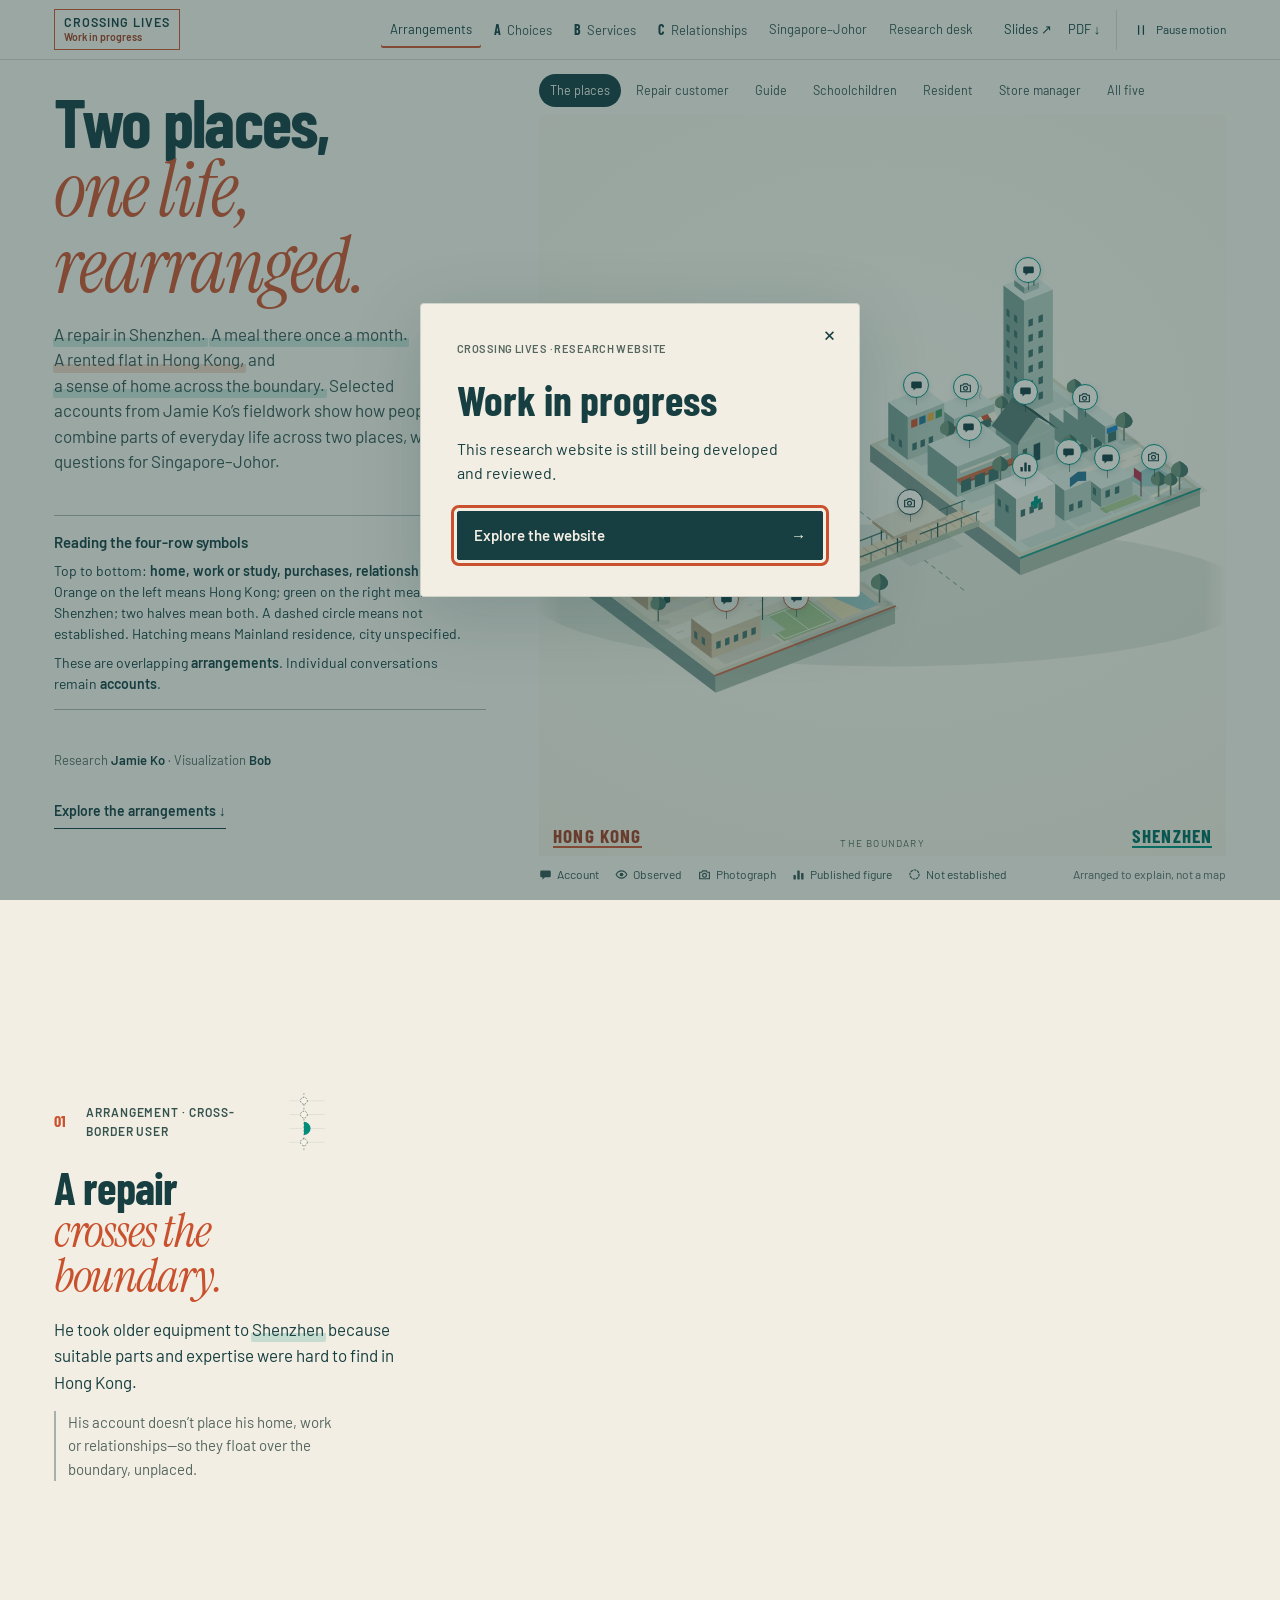
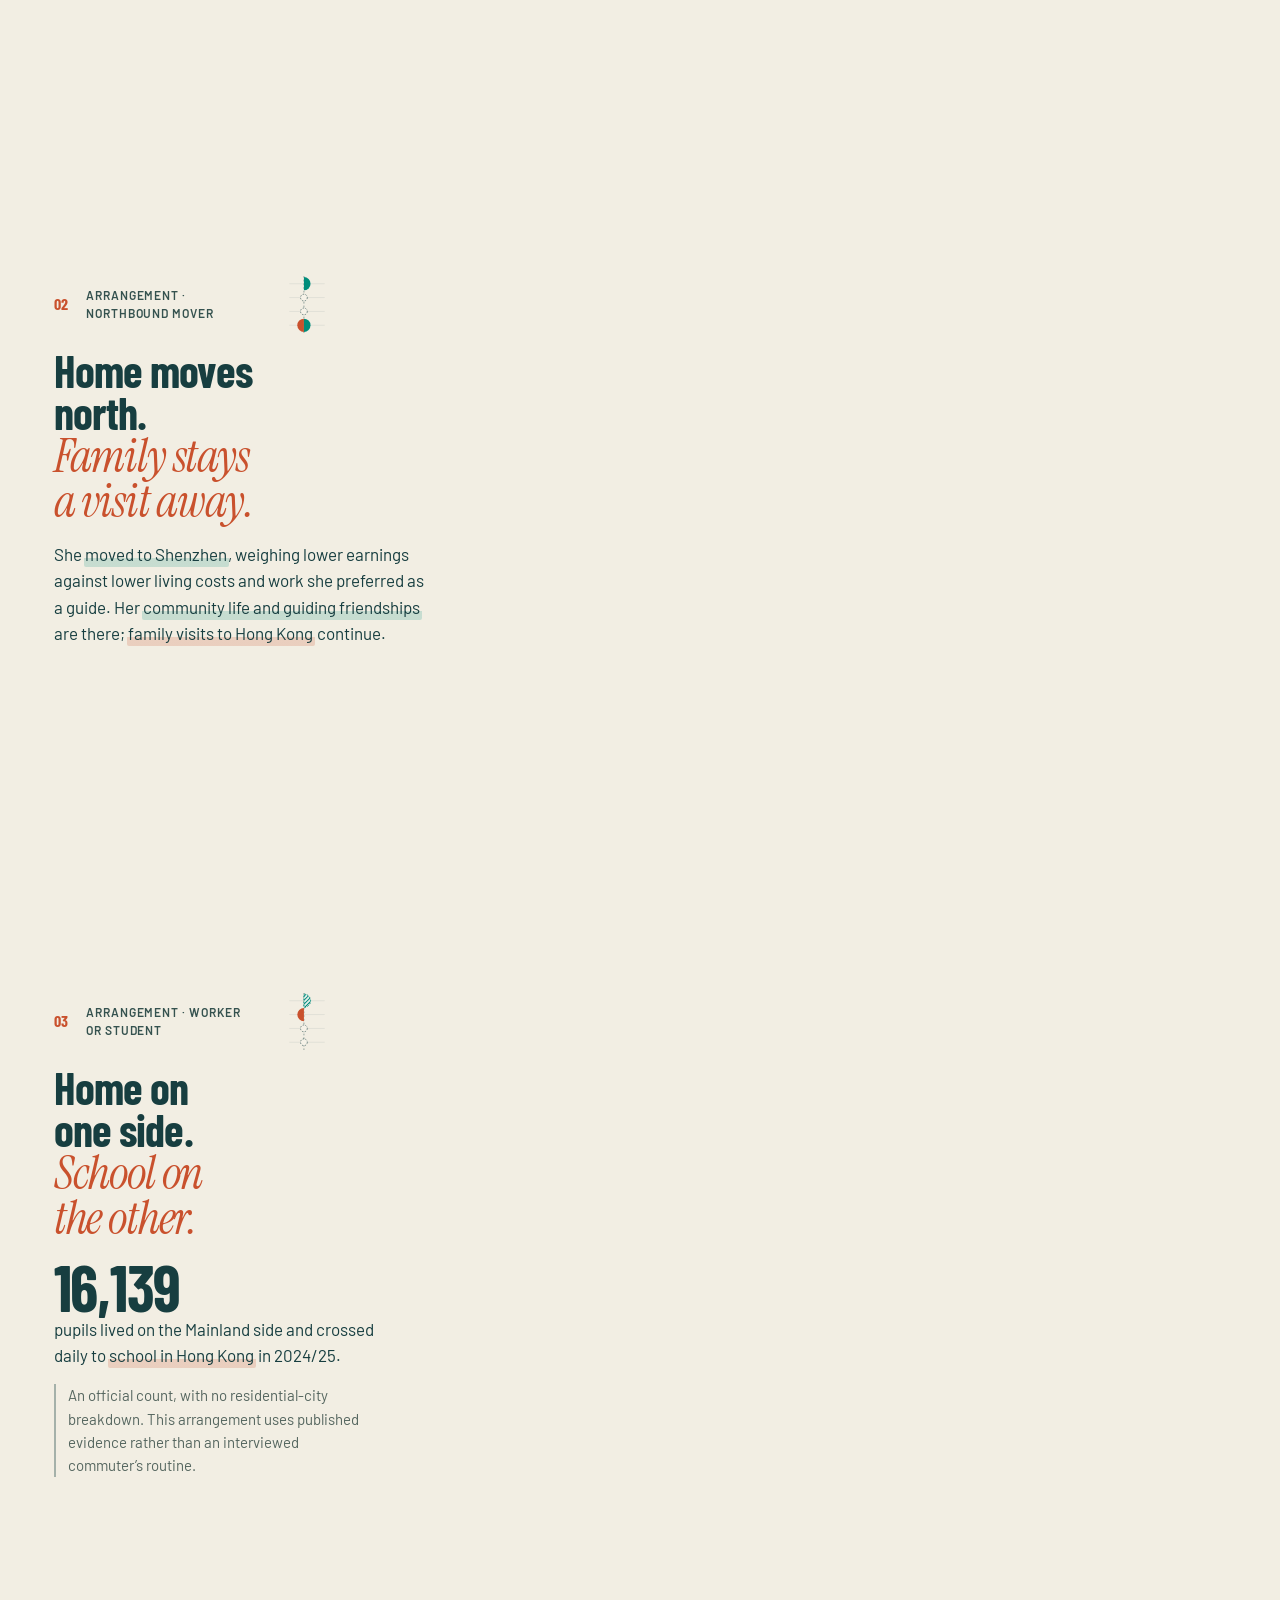
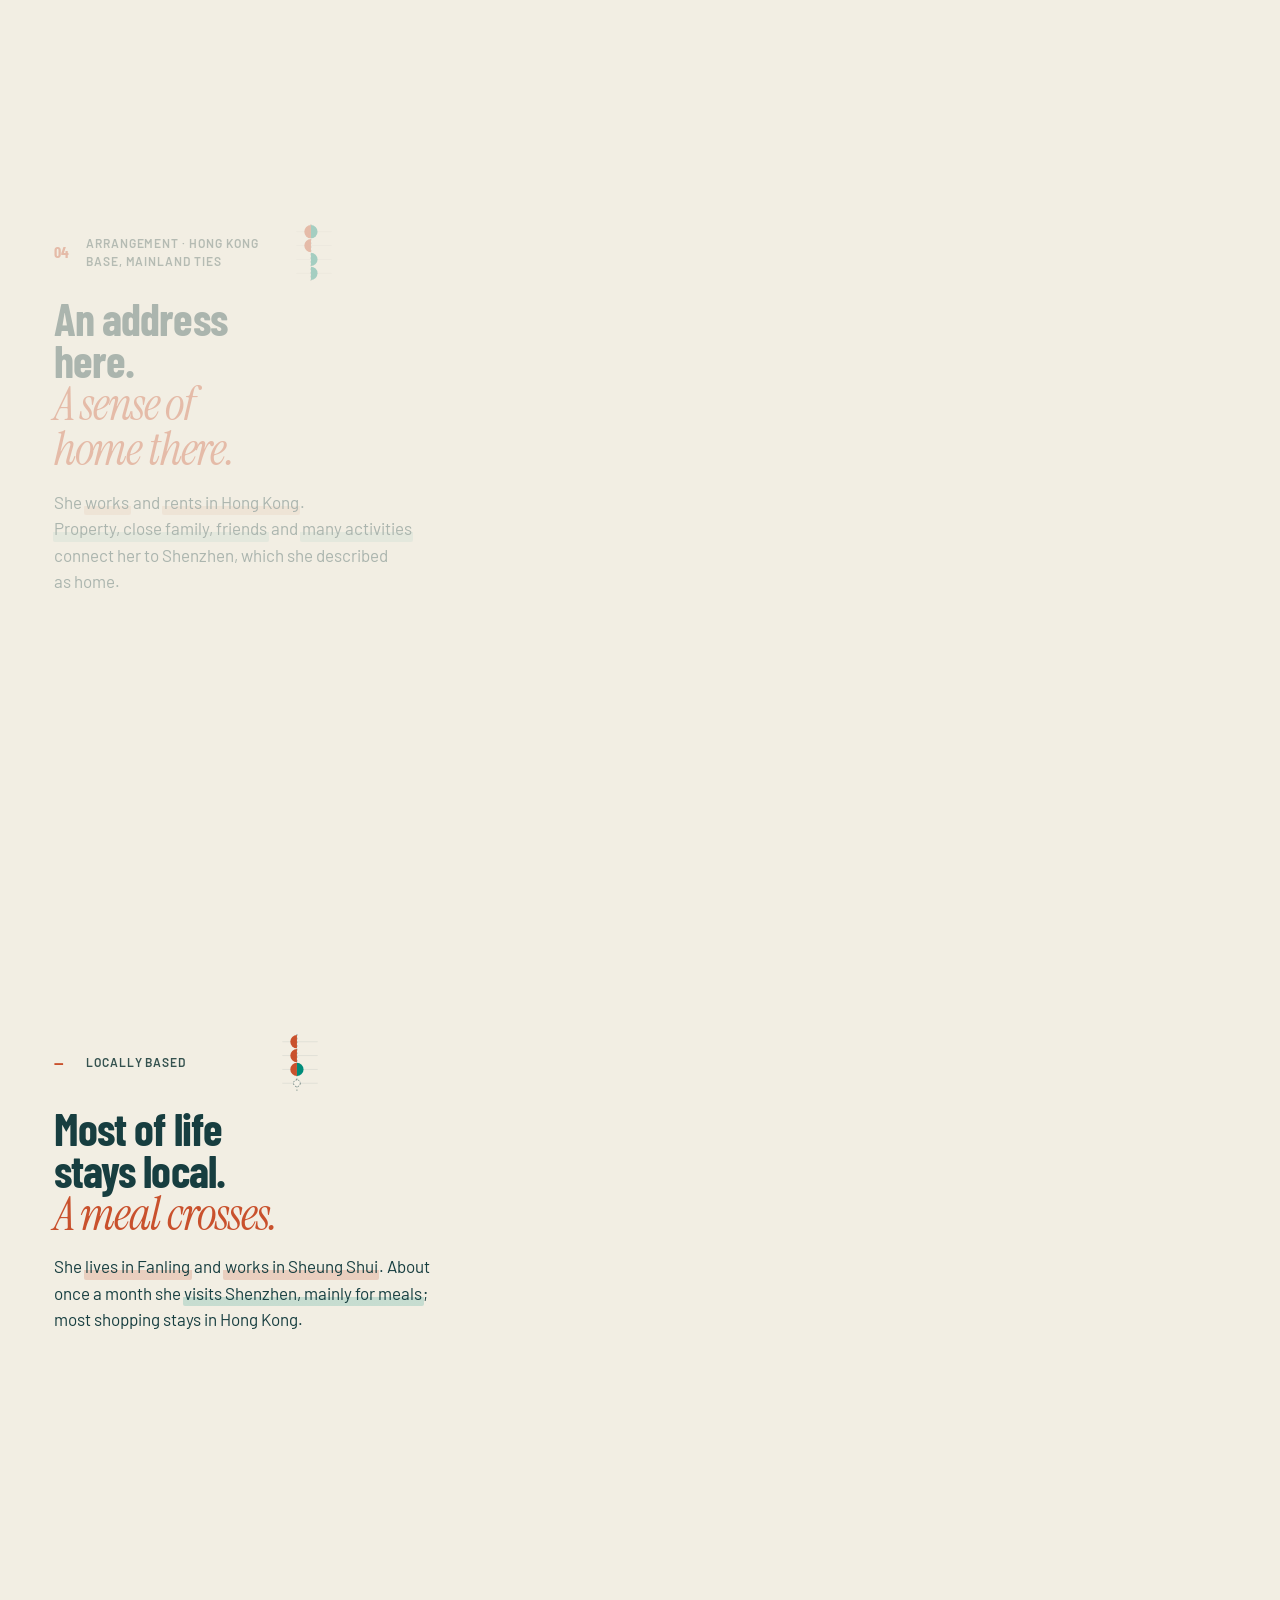
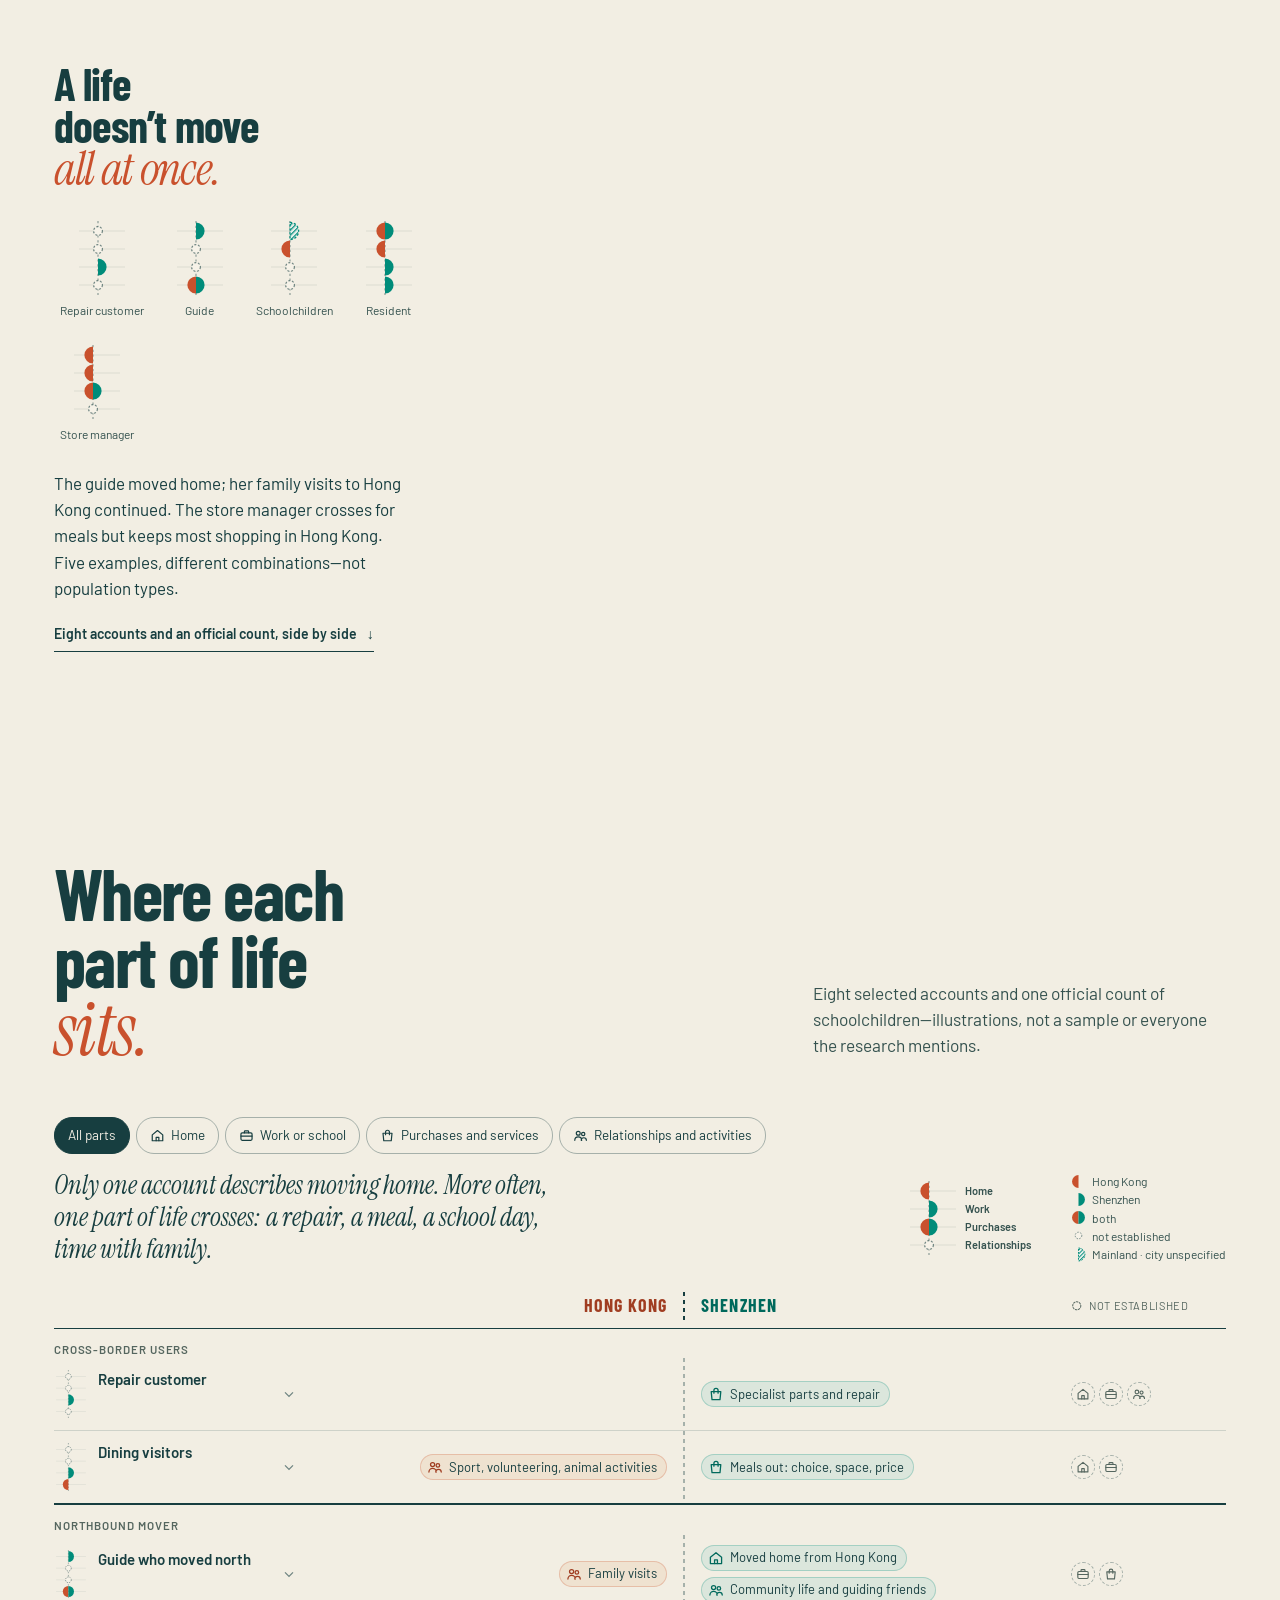
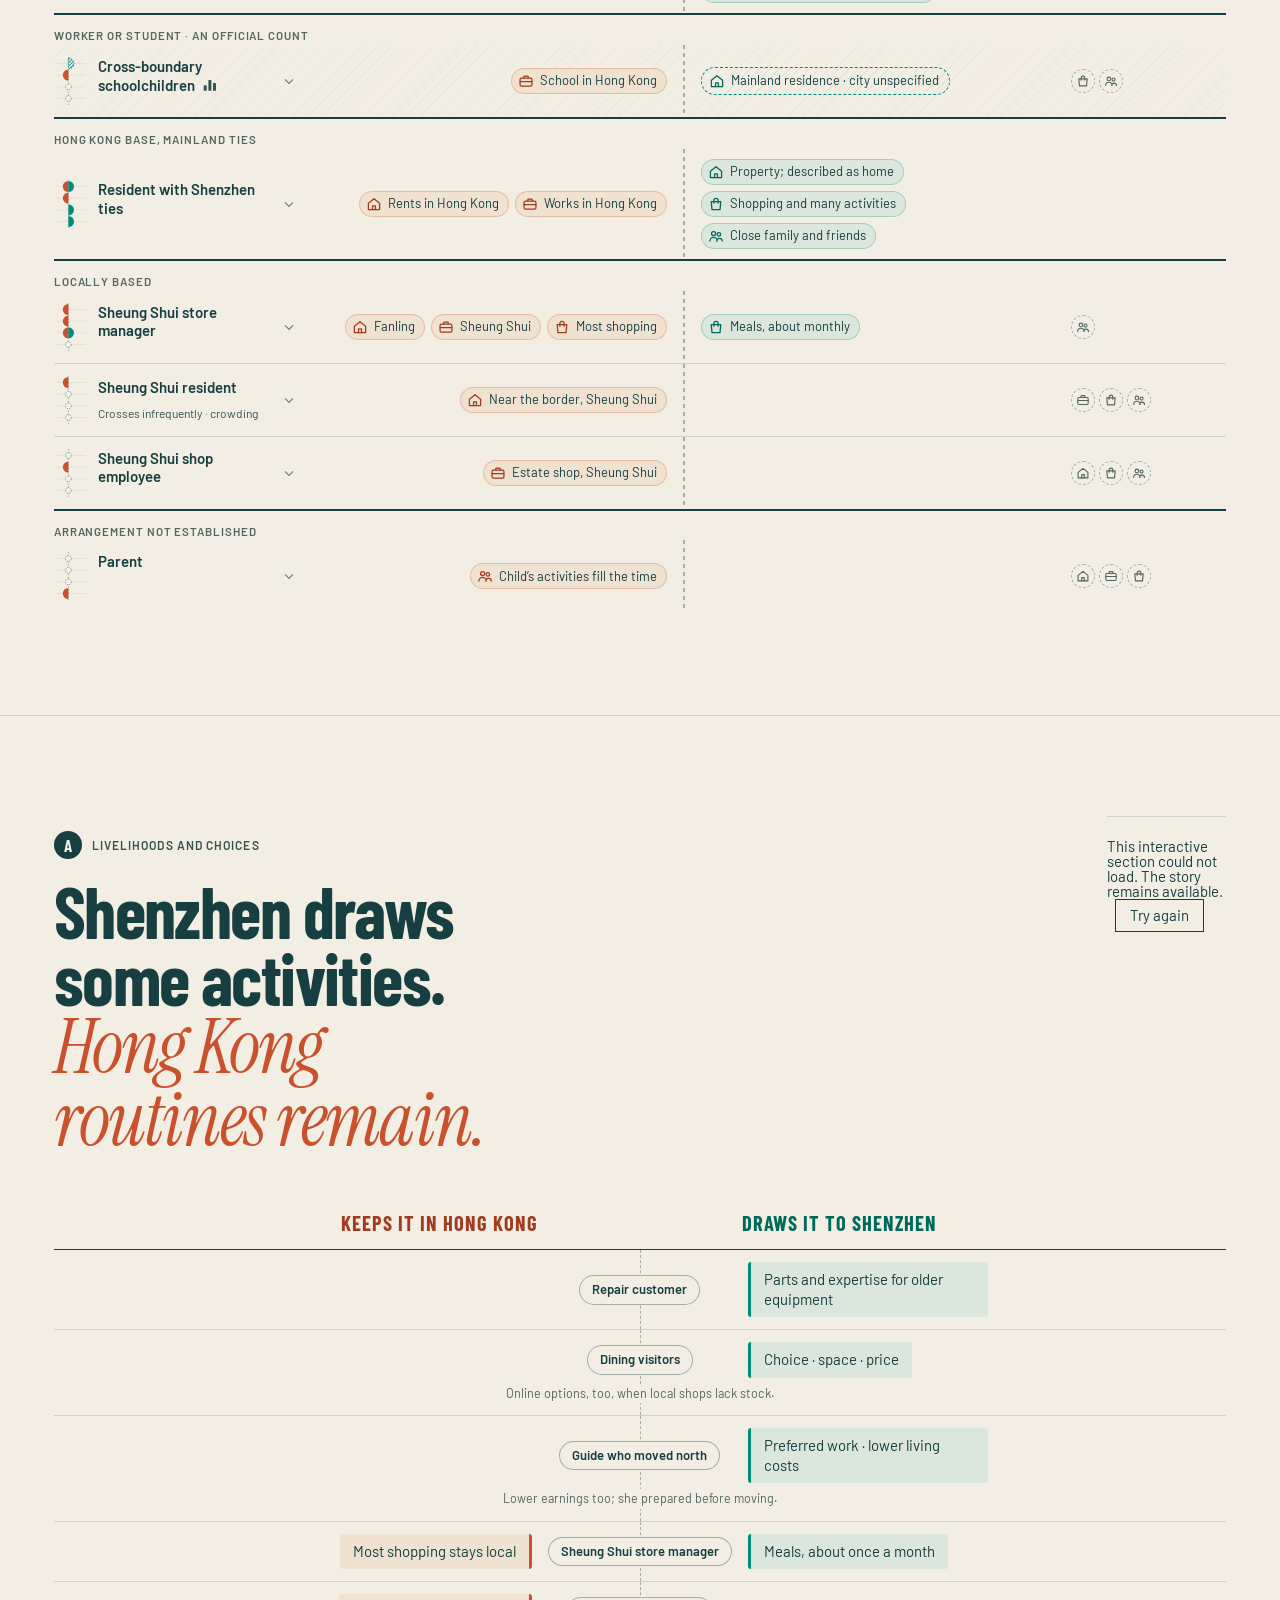
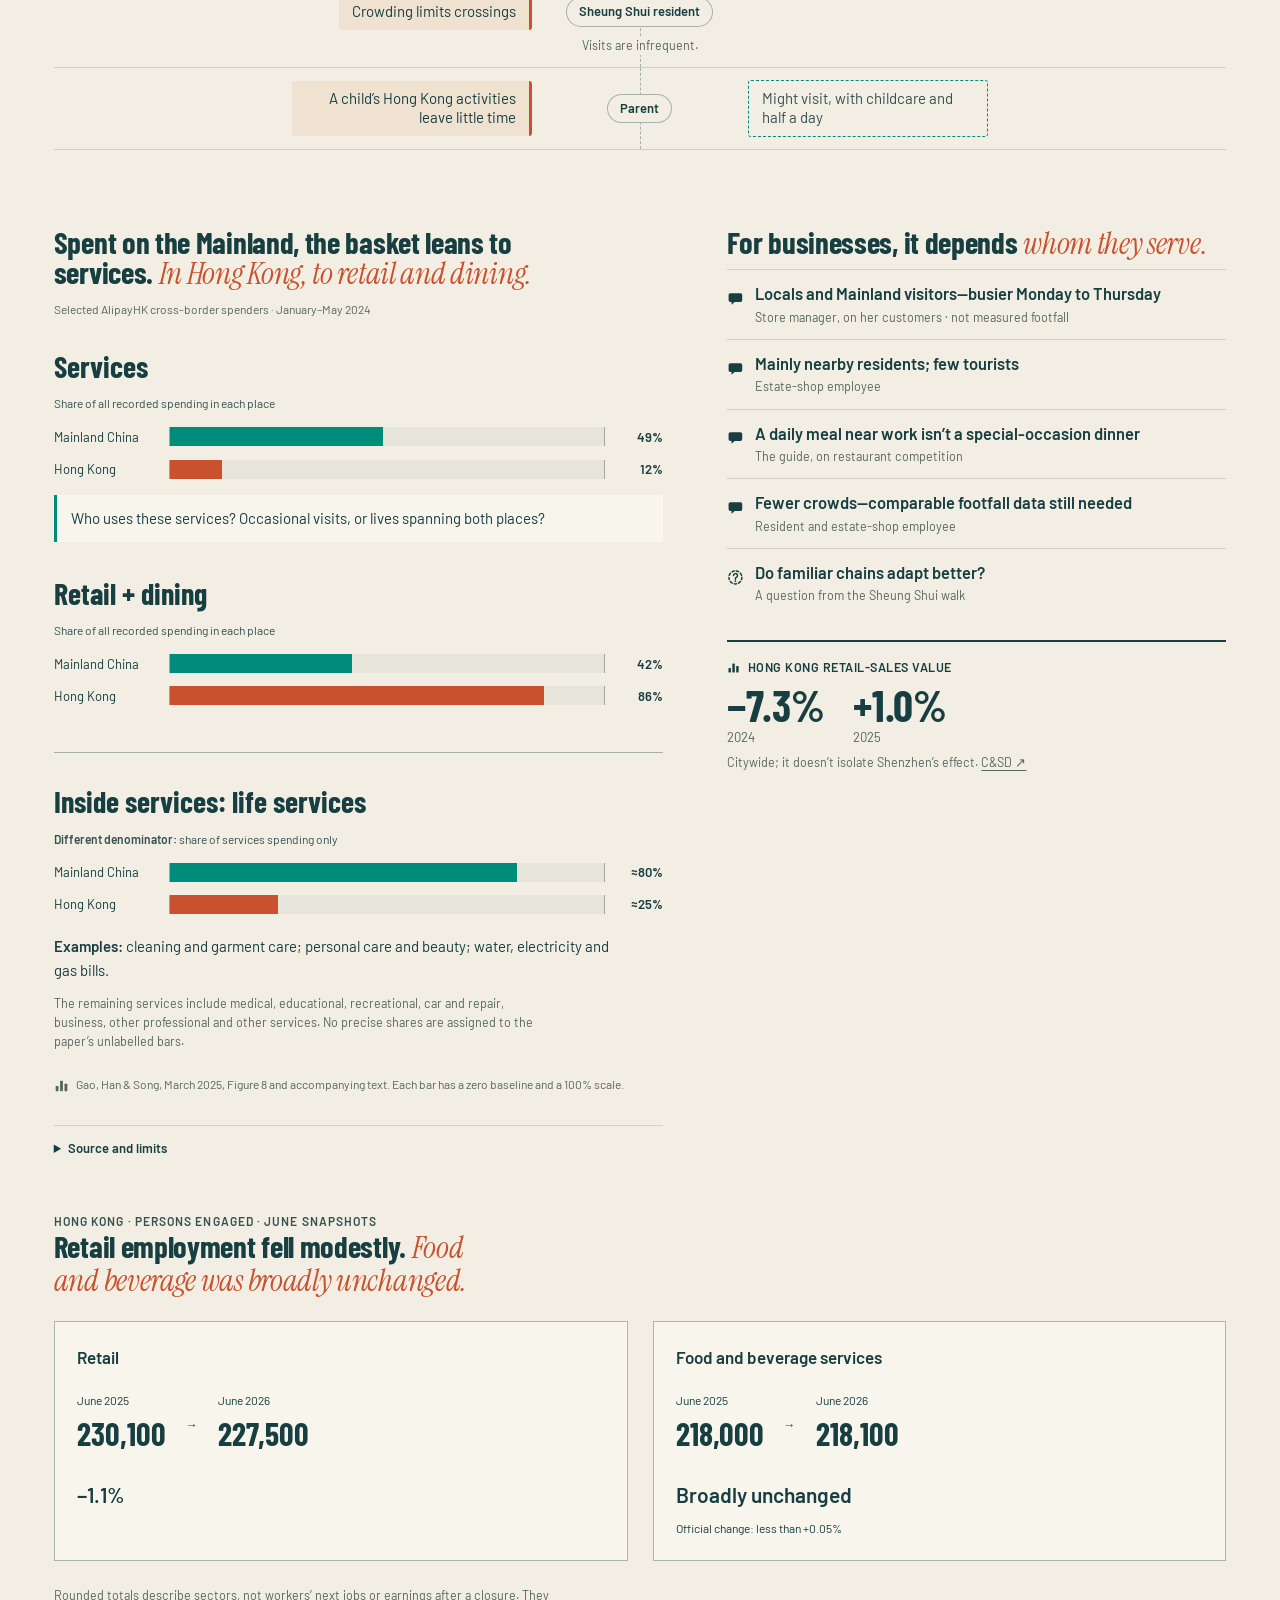
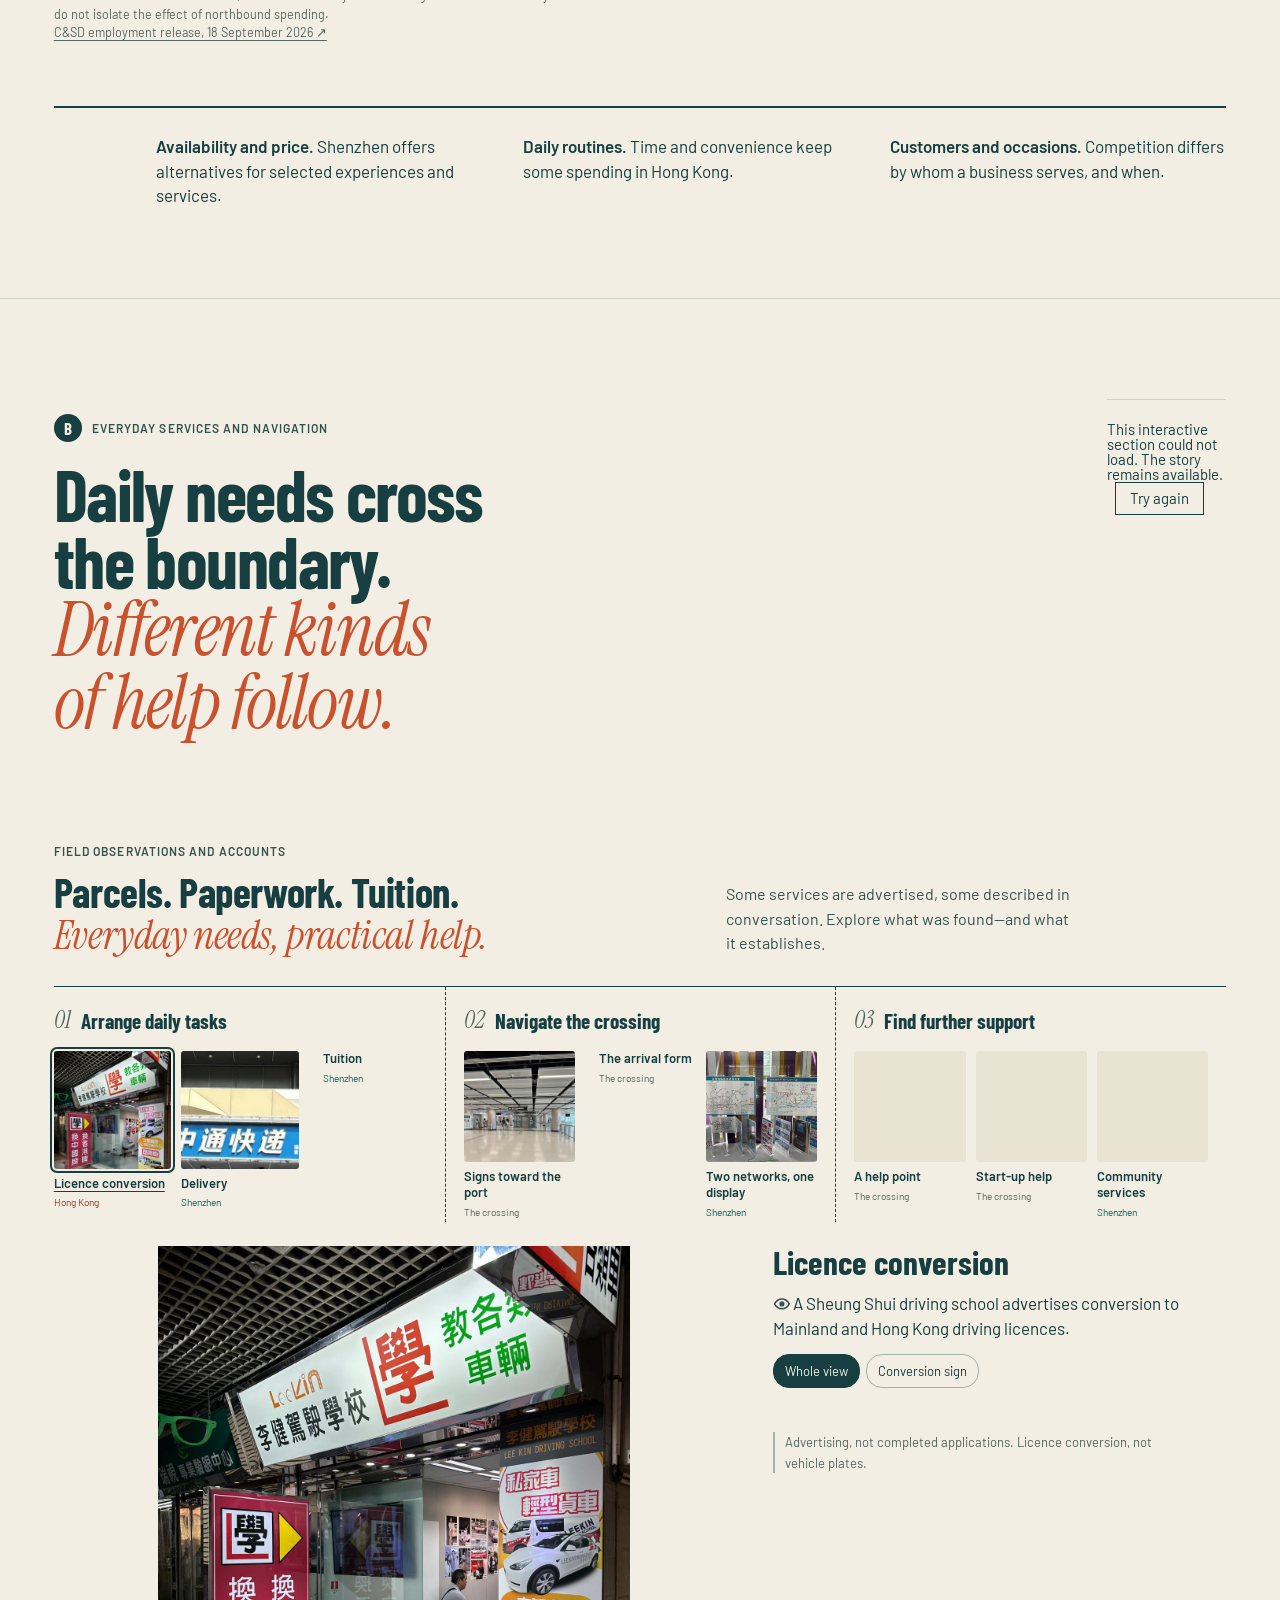
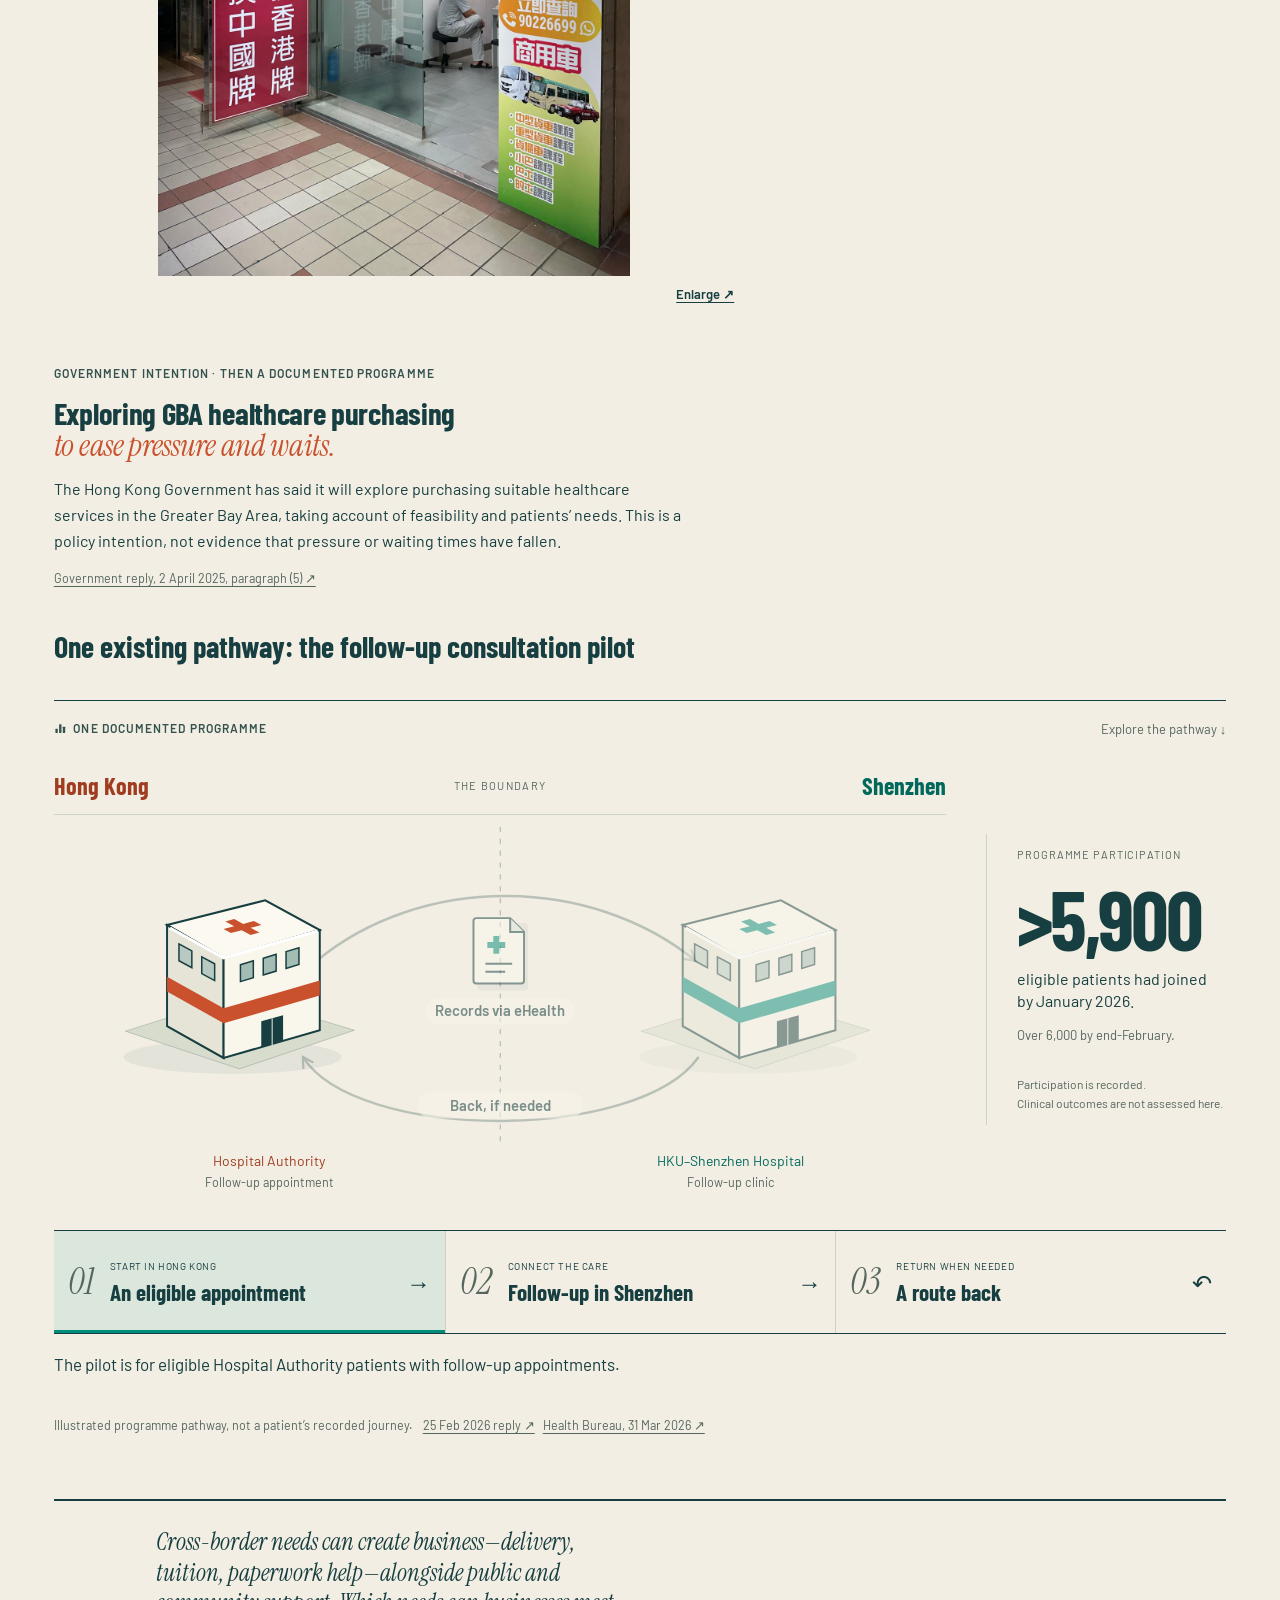
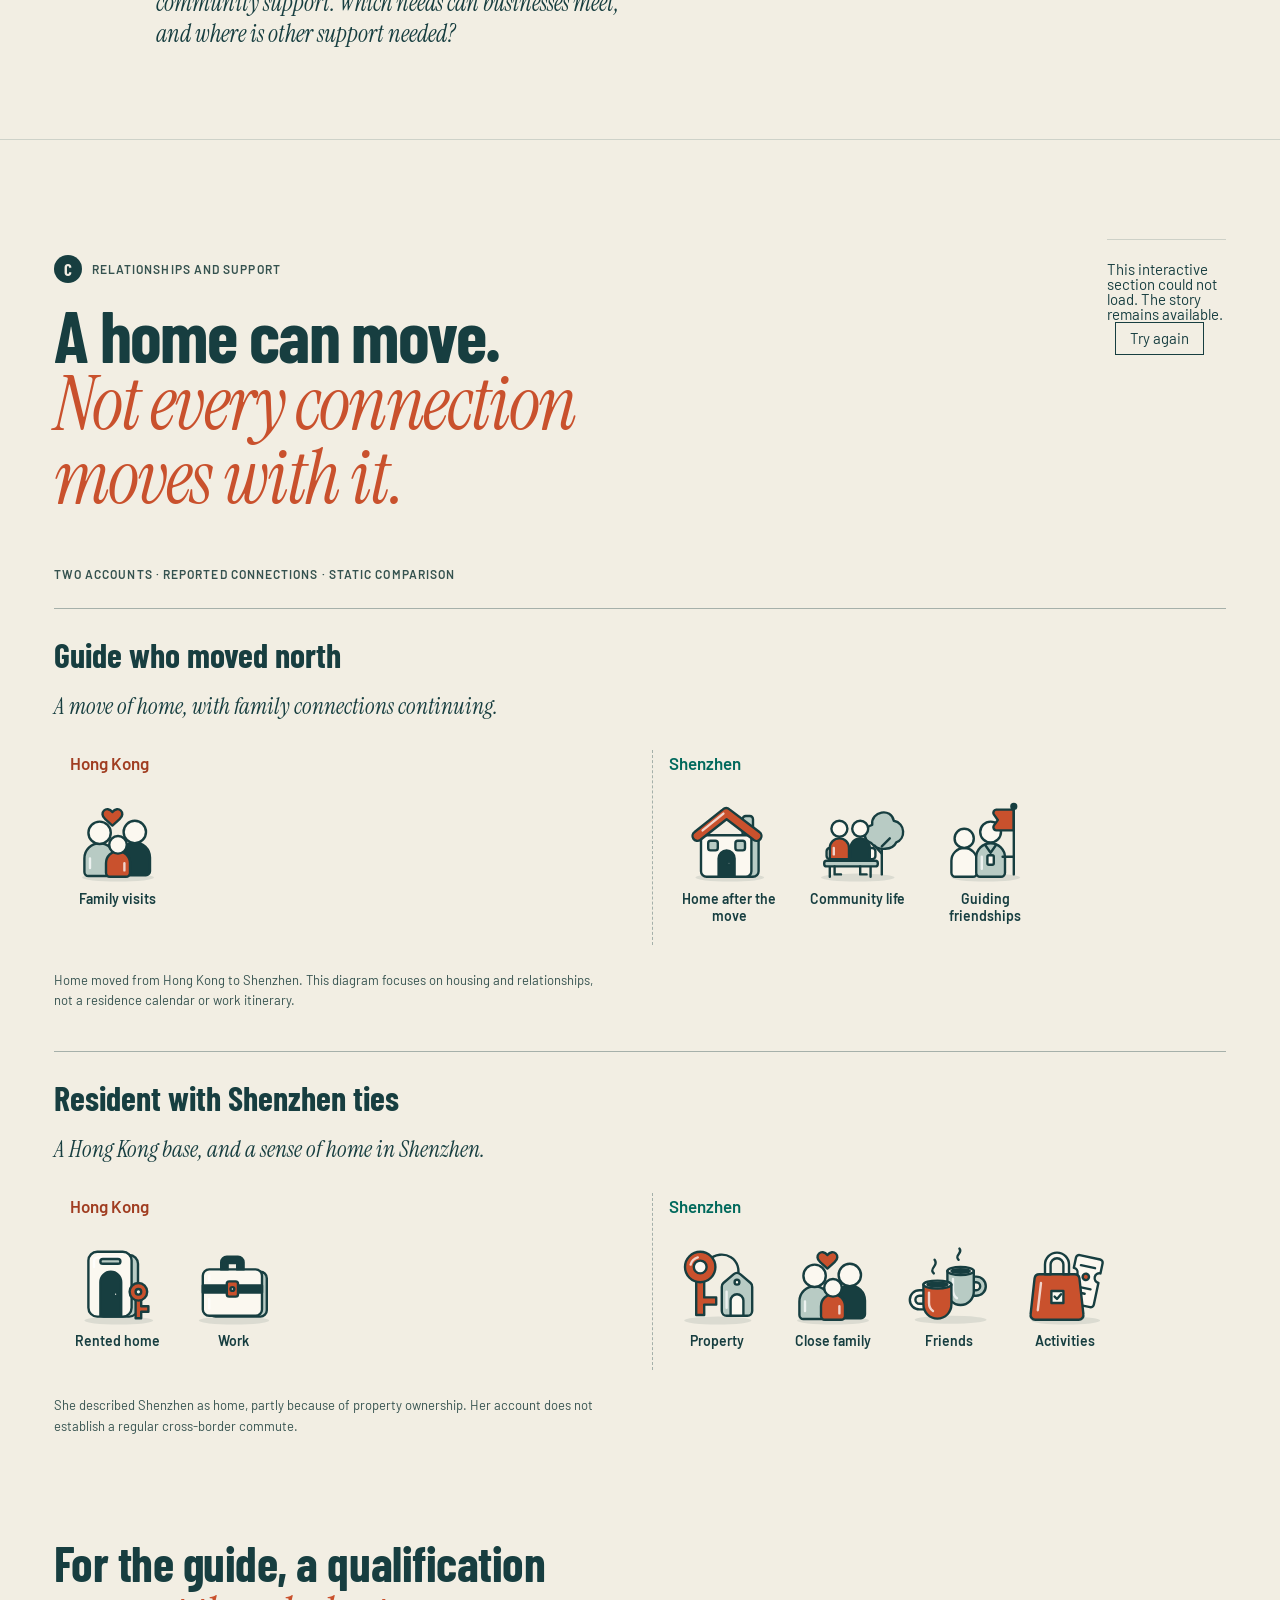
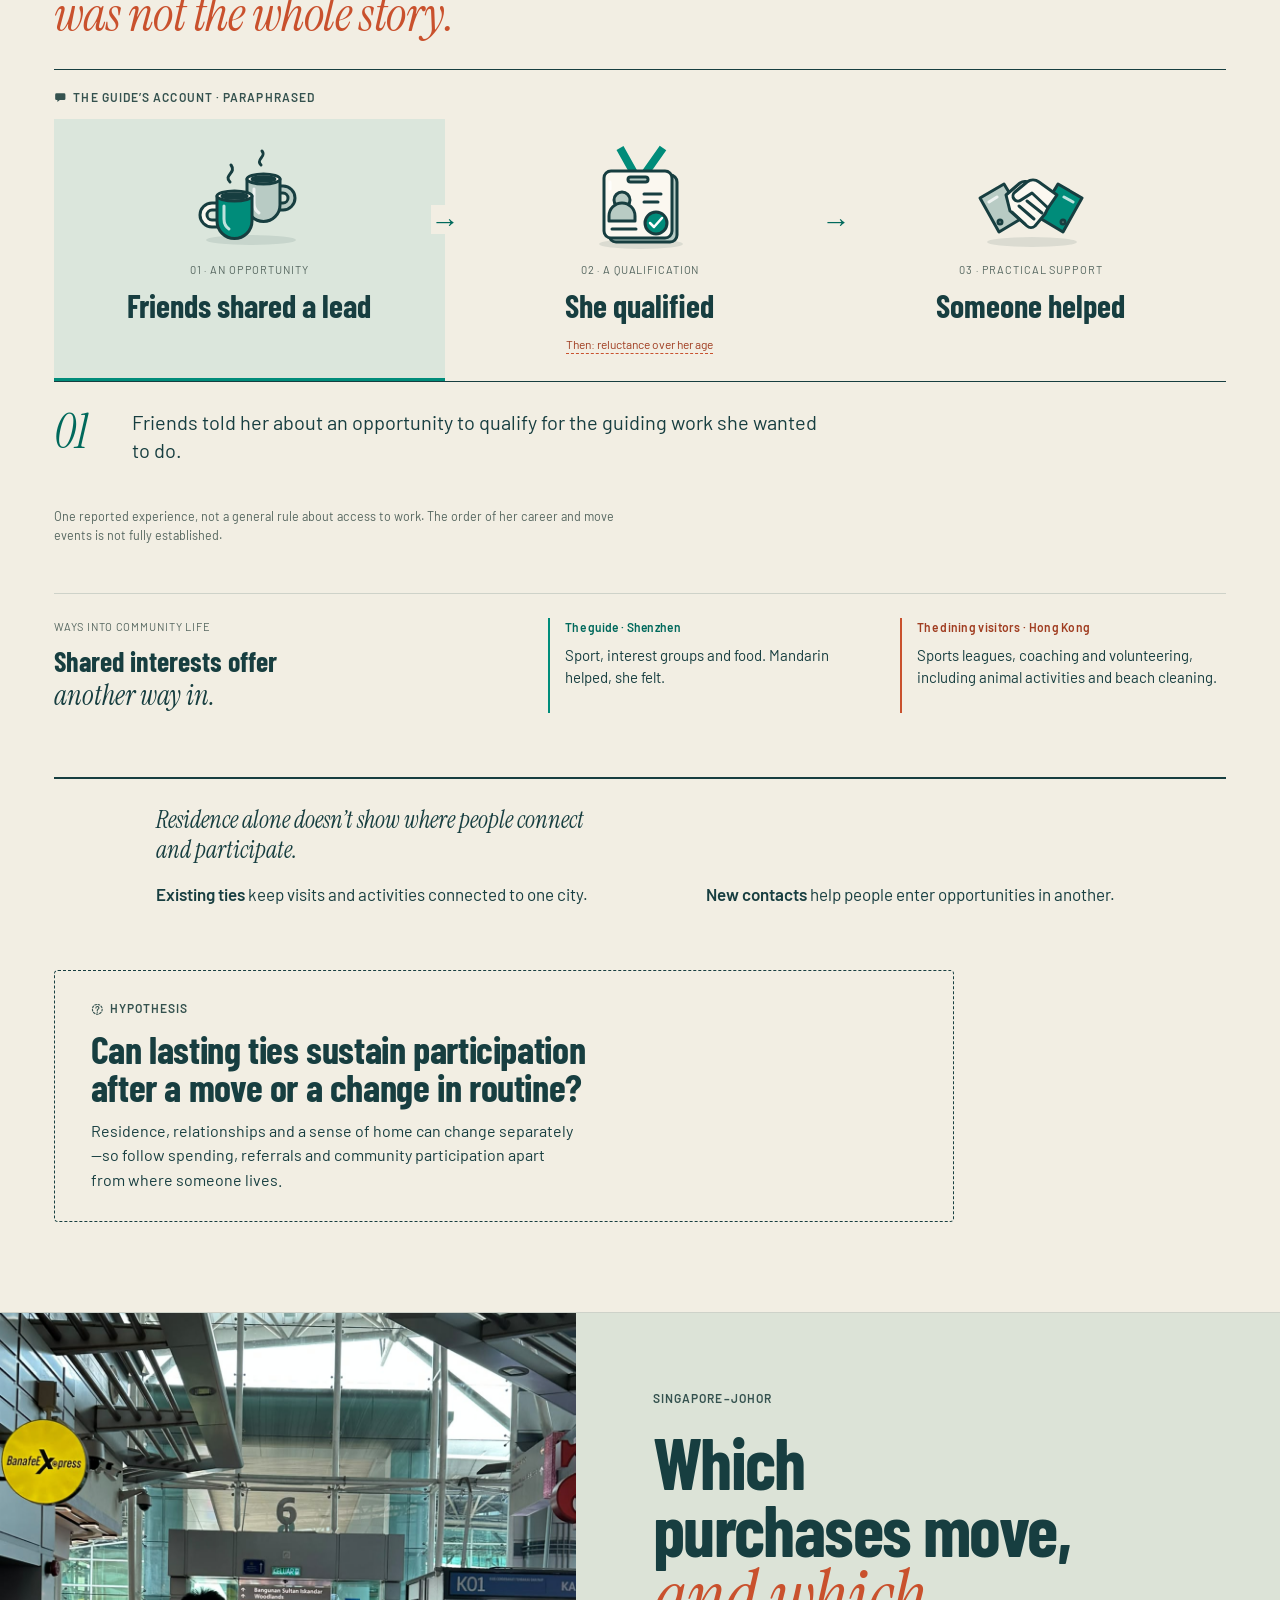
==== commit 1b877bf9: "Apply Jamie's v4 presentation and website feedback" ====
--- a/index.html
+++ b/index.html
@@ -7,8 +7,8 @@
 <link rel="icon" type="image/svg+xml" href="feature/assets/favicon.svg">
 <link rel="preload" href="fonts/BarlowCondensed-Bold.ttf" as="font" type="font/ttf" crossorigin>
 <link rel="preload" href="fonts/InstrumentSerif-Italic.ttf" as="font" type="font/ttf" crossorigin>
-<link rel="stylesheet" href="feature/edition.css?v=20261106-connected">
-<link rel="stylesheet" href="feature/evidence.css?v=20261031-v3"><link rel="stylesheet" href="feature/everyday.css?v=20261031-v3"><link rel="stylesheet" href="feature/library.css?v=20261031-v3"><link rel="stylesheet" href="feature/policy-map.css?v=20261031-v3"><link rel="stylesheet" href="feature/research-overview.css?v=20261101-script"><link rel="stylesheet" href="feature/field-gallery.css?v=20261031-v3"><link rel="stylesheet" href="feature/game.css?v=20261031-v3">
+<link rel="stylesheet" href="feature/edition.css?v=20261108-v4">
+<link rel="stylesheet" href="feature/evidence.css?v=20261031-v3"><link rel="stylesheet" href="feature/everyday.css?v=20261031-v3"><link rel="stylesheet" href="feature/library.css?v=20261031-v3"><link rel="stylesheet" href="feature/policy-map.css?v=20261031-v3"><link rel="stylesheet" href="feature/research-overview.css?v=20261101-script"><link rel="stylesheet" href="feature/field-gallery.css?v=20261031-v3">
 <link rel="stylesheet" href="feature/desk.css?v=20261105-edition">
 </head>
 <body>
@@ -26,17 +26,17 @@
 <header class="masthead">
   <a class="wordmark" href="#top" aria-label="Crossing Lives home — work in progress"><span>CROSSING LIVES</span><span class="site-status">Work in progress</span></a>
   <nav class="chapter-nav" aria-label="Chapters">
-    <a href="#accounts" data-chapter="accounts">Accounts</a>
+    <a href="#accounts" data-chapter="accounts">Arrangements</a>
     <a href="#choices" data-chapter="choices"><b>A</b> Choices</a>
     <a href="#services" data-chapter="services"><b>B</b> Services</a>
     <a href="#ties" data-chapter="ties"><b>C</b> Relationships</a>
     <a href="#johor" data-chapter="johor">Singapore–Johor</a>
     <a href="#depth" data-chapter="depth">Research desk</a>
   </nav>
-  <details class="contents-menu" id="contents-menu"><summary><span>Contents</span> <span class="current-chapter">Accounts</span><svg viewBox="0 0 20 20" aria-hidden="true"><path d="M5 8l5 5 5-5"/></svg></summary>
+  <details class="contents-menu" id="contents-menu"><summary><span>Contents</span> <span class="current-chapter">Arrangements</span><svg viewBox="0 0 20 20" aria-hidden="true"><path d="M5 8l5 5 5-5"/></svg></summary>
     <nav class="contents-panel" aria-label="Contents">
-      <div><span class="contents-label">The story</span><a href="#accounts" data-chapter="accounts">Five accounts across a boundary</a><a href="#ledger" data-chapter="ledger">Selected accounts, side by side</a><a href="#choices" data-chapter="choices">A · Livelihoods and choices</a><a href="#services" data-chapter="services">B · Everyday services</a><a href="#ties" data-chapter="ties">C · Relationships and support</a><a href="#johor" data-chapter="johor">Questions for Singapore–Johor</a><a href="#conclusion" data-chapter="conclusion">What the accounts help us see</a></div>
-      <div><span class="contents-label">The research desk</span><a href="#about-inquiry">How the research was done</a><a href="#research-reading">Studies and methods</a><a href="#evidence">Economic evidence</a><a href="#care-evidence">Care across the boundary</a><a href="#school-evidence">A school day across the boundary</a><a href="#street-level">Field photographs</a><a href="#policy-maps">Maps and policy documents</a><a href="#questions">Questions to investigate</a><a href="#measure">What we would need to measure</a><a href="#responses">Possible responses</a><a href="#sources">Sources and credits</a><a href="presentation.html">Presentation ↗</a><a href="presentation.pdf" download>Slide PDF ↓</a></div>
+      <div><span class="contents-label">The story</span><a href="#accounts" data-chapter="accounts">Five examples across a boundary</a><a href="#ledger" data-chapter="ledger">Selected accounts, side by side</a><a href="#choices" data-chapter="choices">A · Livelihoods and choices</a><a href="#services" data-chapter="services">B · Everyday services</a><a href="#ties" data-chapter="ties">C · Relationships and support</a><a href="#johor" data-chapter="johor">Questions for Singapore–Johor</a><a href="#conclusion" data-chapter="conclusion">What the accounts help us see</a></div>
+      <div><span class="contents-label">The research desk</span><a href="#about-inquiry">How the research was done</a><a href="#research-reading">Studies and methods</a><a href="#evidence">Economic evidence</a><a href="#care-evidence">Care across the boundary</a><a href="#school-evidence">A school day across the boundary</a><a href="#street-level">Field photographs</a><a href="#policy-maps">Maps and policy documents</a><a href="#questions">Questions to investigate</a><a href="#sources">Sources and credits</a><a href="presentation.html">Presentation ↗</a><a href="presentation.pdf" download>Slide PDF ↓</a></div>
     </nav>
   </details>
   <nav class="delivery-nav" aria-label="Presentation and controls"><a class="slides-link" href="presentation.html">Slides <span aria-hidden="true">↗</span></a><a class="pdf-link" href="presentation.pdf" download>PDF <span aria-hidden="true">↓</span></a><button class="motion-control" id="motion-control" type="button" aria-pressed="false"><svg viewBox="0 0 20 20" aria-hidden="true"><path d="M7 4v12M13 4v12"/></svg><span>Pause motion</span></button></nav>
@@ -44,16 +44,16 @@
 </header>
 
 <main>
-<section class="opening" id="top" aria-labelledby="hero-title" data-chapter-id="accounts" data-chapter-title="Accounts">
+<section class="opening" id="top" aria-labelledby="hero-title" data-chapter-id="accounts" data-chapter-title="Arrangements">
  <span id="accounts" class="anchor"></span><span id="arrangements" class="anchor"></span>
  <div class="scrolly page">
   <article class="step step-intro" data-scene="overview">
     <h1 id="hero-title">Two places, <em>one life, rearranged.</em></h1>
-    <div class="hero-type" id="hero-type"></div>
     <p class="deck"><button type="button" class="pw side-sz" data-place="sz-repair">A repair in Shenzhen.</button> <button type="button" class="pw side-sz" data-place="sz-dining">A meal there once a month.</button> <button type="button" class="pw side-hk" data-place="hk-rental">A rented flat in Hong Kong,</button> and <button type="button" class="pw side-sz" data-place="sz-tower">a sense of home across the boundary.</button> Selected accounts from Jamie Ko’s fieldwork show how people combine parts of everyday life across two places, with questions for Singapore–Johor.</p>
+    <div class="signature-explainer"><h3>Reading the four-row symbols</h3><p>Top to bottom: <b>home, work or study, purchases, relationships.</b> Orange on the left means Hong Kong; green on the right means Shenzhen; two halves mean both. A dashed circle means not established. Hatching means Mainland residence, city unspecified.</p><p>These are overlapping <b>arrangements</b>. Individual conversations remain <b>accounts</b>.</p></div>
     <p class="byline">Research <strong>Jamie Ko</strong> · Visualization <strong>Bob</strong></p>
     <p class="mini-key key-intro" aria-label="Marker key"><span><span data-glyph="account"></span>Account</span><span><span data-glyph="observed"></span>Observed</span><span><span data-glyph="photo"></span>Photograph</span><span><span data-glyph="published"></span>Published figure</span><span><span data-glyph="unknown"></span>Not established</span><span class="mini-key-note">Arranged to explain, not a map</span></p>
-    <p class="cue"><a href="#step-repair">Meet the accounts <span aria-hidden="true">↓</span></a></p>
+    <p class="cue"><a href="#step-repair">Explore the arrangements <span aria-hidden="true">↓</span></a></p>
   </article>
 
   <div class="scrolly-graphic">
@@ -71,24 +71,24 @@
   </div>
 
   <article class="step" data-scene="repair" id="step-repair">
-    <p class="step-tag"><span>01</span>Cross-border user<span class="step-sig" data-signature="repair" data-size="40"></span></p>
+    <p class="step-tag"><span>01</span>Arrangement · cross-border user<span class="step-sig" data-signature="repair" data-size="40"></span></p>
     <h2>A repair <em>crosses the boundary.</em></h2>
     <p>He took older equipment to <button type="button" class="pw side-sz" data-place="sz-repair">Shenzhen</button> because suitable parts and expertise were hard to find in Hong Kong.</p>
     <p class="step-aside">His account doesn’t place his home, work or relationships—so they float over the boundary, unplaced.</p>
   </article>
   <article class="step" data-scene="guide" id="step-guide">
-    <p class="step-tag"><span>02</span>Northbound mover<span class="step-sig" data-signature="guide" data-size="40"></span></p>
+    <p class="step-tag"><span>02</span>Arrangement · northbound mover<span class="step-sig" data-signature="guide" data-size="40"></span></p>
     <h2>Home moves north. <em>Family stays a visit away.</em></h2>
     <p>She <button type="button" class="pw side-sz" data-place="sz-home">moved to Shenzhen</button>, weighing lower earnings against lower living costs and work she preferred as a guide. Her <button type="button" class="pw side-sz" data-place="sz-community">community life and guiding friendships</button> are there; <button type="button" class="pw side-hk" data-place="hk-family">family visits to Hong Kong</button> continue.</p>
   </article>
   <article class="step" data-scene="pupils" id="step-pupils">
-    <p class="step-tag"><span>03</span>Cross-border worker or student<span class="step-sig" data-signature="pupils" data-size="40"></span></p>
+    <p class="step-tag"><span>03</span>Arrangement · worker or student<span class="step-sig" data-signature="pupils" data-size="40"></span></p>
     <h2>Home on one side. <em>School on the other.</em></h2>
     <p class="step-figure"><strong>16,139</strong> pupils lived on the Mainland side and crossed daily to <button type="button" class="pw side-hk" data-place="hk-school">school in Hong Kong</button> in 2024/25.</p>
     <p class="step-aside">An official count, with no residential-city breakdown. This arrangement uses published evidence rather than an interviewed commuter’s routine.</p>
   </article>
   <article class="step" data-scene="resident" id="step-resident">
-    <p class="step-tag"><span>04</span>Hong Kong base, Mainland ties<span class="step-sig" data-signature="resident" data-size="40"></span></p>
+    <p class="step-tag"><span>04</span>Arrangement · Hong Kong base, Mainland ties<span class="step-sig" data-signature="resident" data-size="40"></span></p>
     <h2>An address here. <em>A sense of home there.</em></h2>
     <p>She <button type="button" class="pw side-hk" data-place="hk-work">works</button> and <button type="button" class="pw side-hk" data-place="hk-rental">rents in Hong Kong</button>. <button type="button" class="pw side-sz" data-place="sz-tower">Property, close family, friends</button> and <button type="button" class="pw side-sz" data-place="sz-leisure">many activities</button> connect her to Shenzhen, which she described as home.</p>
   </article>
@@ -132,7 +132,7 @@
   <div class="lens-pair">
     <div class="lens-col">
       <h3 class="sub-head">Spent on the Mainland, the basket leans to services. <em>In Hong Kong, to retail and dining.</em></h3>
-      <div id="basket"><p class="loading-note">Recorded spending among seasoned AlipayHK users: Mainland services 47%, retail 28%, food and beverages 16%, other 9%; Hong Kong services 12%, retail 58%, food and beverages 29%, other 2%.</p></div>
+      <div id="basket"><p class="loading-note">Selected AlipayHK cross-border spenders, January–May 2024: services are 49% of recorded Mainland spending and 12% in Hong Kong; retail and dining together are 42% and 86%. Life services are approximately 80% of Mainland services spending. Mainland China is not Shenzhen alone.</p></div>
     </div>
     <div class="lens-col">
       <h3 class="sub-head">For businesses, it depends <em>whom they serve.</em></h3>
@@ -151,30 +151,33 @@
     </div>
   </div>
 
+  <section class="jobs-context" aria-labelledby="jobs-title"><p class="eyebrow">Hong Kong · persons engaged · June snapshots</p><h3 id="jobs-title" class="sub-head">Retail employment fell modestly. <em>Food and beverage was broadly unchanged.</em></h3><div class="jobs-panels"><article><h4>Retail</h4><p><span>June 2025 <b>230,100</b></span><span aria-hidden="true">→</span><span>June 2026 <b>227,500</b></span></p><strong class="jobs-change">−1.1%</strong></article><article><h4>Food and beverage services</h4><p><span>June 2025 <b>218,000</b></span><span aria-hidden="true">→</span><span>June 2026 <b>218,100</b></span></p><strong class="jobs-change">Broadly unchanged</strong><small>Official change: less than +0.05%</small></article></div><p class="fine">Rounded totals describe sectors, not workers’ next jobs or earnings after a closure. They do not isolate the effect of northbound spending. <a href="https://www.info.gov.hk/gia/general/202609/18/P2026091800290.htm" target="_blank" rel="noopener">C&amp;SD employment release, 18 September 2026 ↗</a></p></section>
   <aside class="takeaway" aria-label="What lens A suggests">
     <ol><li><b>Availability and price.</b> Shenzhen offers alternatives for selected experiences and services.</li><li><b>Daily routines.</b> Time and convenience keep some spending in Hong Kong.</li><li><b>Customers and occasions.</b> Competition differs by whom a business serves, and when.</li></ol>
   </aside>
-  <p class="go-deeper"><a href="#evidence">Economic evidence</a><a href="#research-reading">Studies and methods</a></p>
+
 </section>
 
 <section class="lens page" id="services" aria-labelledby="services-title" data-chapter-id="services" data-chapter-title="B · Services">
   <span id="access" class="anchor"></span>
   <header class="section-head lens-head">
     <span class="lens-mark" data-lens="B" aria-hidden="true"></span><p class="lens-tag"><b>B</b>Everyday services and navigation</p>
-    <h2 id="services-title">Follow-up care in Shenzhen. <em>A route back to Hong Kong.</em></h2>
-  </header>
+    <h2 id="services-title">Daily needs cross the boundary. <em>Different kinds of help follow.</em></h2>
+  </header>
+  <div class="services-fieldwork">
+    <header class="services-field-head"><p class="eyebrow">Field observations and accounts</p><h3 class="sub-head">Parcels. Paperwork. Tuition.<br><em>Everyday needs, practical help.</em></h3><p>Some services are advertised, some described in conversation. Explore what was found—and what it establishes.</p></header>
+  <div id="service-trail"><figure class="static-figure"><img src="feature/assets/sz-wayfinding.jpg" alt="A rack holds guides in several languages beneath the Futian Port Inbound Service Center sign." width="1536" height="2048" loading="lazy"><figcaption>At Futian, immigration staff helped with the arrival form; a separate help point offered information and described referrals. Its operator was unconfirmed and referrals were not tested.</figcaption></figure></div>
+  </div>
+
+  <div class="care-policy"><p class="eyebrow">Government intention · then a documented programme</p><h3 class="sub-head">Exploring GBA healthcare purchasing <em>to ease pressure and waits.</em></h3><p>The Hong Kong Government has said it will explore purchasing suitable healthcare services in the Greater Bay Area, taking account of feasibility and patients’ needs. This is a policy intention, not evidence that pressure or waiting times have fallen.</p><p class="fine"><a href="https://www.info.gov.hk/gia/general/202504/02/P2025040200687.htm" target="_blank" rel="noopener">Government reply, 2 April 2025, paragraph (5) ↗</a></p><h4>One existing pathway: the follow-up consultation pilot</h4></div>
   <div class="care-block">
     <div id="care-loop"><p class="loading-note">Eligible Hospital Authority follow-up patients can receive care at HKU–Shenzhen Hospital, authorise access to records through eHealth, and return to HA follow-up on request according to clinical need. More than 5,900 had joined by January 2026.</p></div>
-  </div>
-  <div class="services-fieldwork">
-    <header class="services-field-head"><p class="eyebrow">Back on the street · field observations and accounts</p><h3 class="sub-head">Parcels. Paperwork. Tuition.<br><em>Other needs, other kinds of help.</em></h3><p>Some services are advertised, some described in conversation. Explore what was found—and what it establishes.</p></header>
-  <div id="service-trail"><figure class="static-figure"><img src="feature/assets/sz-wayfinding.jpg" alt="A rack holds guides in several languages beneath the Futian Port Inbound Service Center sign." width="1536" height="2048" loading="lazy"><figcaption>At Futian, immigration staff helped with the arrival form; a separate help point offered information and described referrals. Its operator was unconfirmed and referrals were not tested.</figcaption></figure></div>
   </div>
 
   <aside class="takeaway" aria-label="What lens B suggests">
     <p class="takeaway-line">Cross-border needs can create business—delivery, tuition, paperwork help—alongside public and community support. Which needs can businesses meet, and where is other support needed?</p>
   </aside>
-  <p class="go-deeper"><a href="#care-evidence">Care across the boundary</a><a href="#street-level">All field photographs</a></p>
+
 </section>
 
 <section class="lens page" id="ties" aria-labelledby="ties-title" data-chapter-id="ties" data-chapter-title="C · Relationships">
@@ -195,7 +198,7 @@
     <ol><li><b>Existing ties</b> keep visits and activities connected to one city.</li><li><b>New contacts</b> help people enter opportunities in another.</li></ol>
   </aside>
 
-  <p class="go-deeper"><a href="#ledger">Compare the accounts</a><a href="#about-inquiry">How the fieldwork was done</a></p>
+
 
   <aside class="hypothesis" aria-labelledby="hypothesis-title">
     <p class="hypothesis-label"><span data-glyph="question"></span>Hypothesis</p>
@@ -218,8 +221,8 @@
   <div class="page johor-echo">
     <div id="echo"><p class="loading-note">Questions for Singapore–Johor: what people would buy or do in Johor Bahru, and why; whether spending, relationships and participation continue after a move; what new needs Johor providers would meet; and how changing demand, jobs, housing and services affect Johor residents. Forecast extra annual spending with the RTS Link: Singapore consumers in Johor Bahru S$1.05 billion; Johor Bahru consumers in Singapore S$756 million.</p></div>
     <div class="echo-after">
-      <p class="jq-proposal"><span data-glyph="question"></span><span>Jamie proposes a Hong Kong–Shenzhen learning exchange for Singapore retailers and service businesses, then small local tests—studying failed adaptations as closely as promising ones.</span></p>
-      <p class="go-deeper"><a href="#policy-maps">Maps and plans for both regions</a><a href="#horizon">Other city-regions</a></p>
+      <p class="jq-proposal"><span data-glyph="question"></span><span>A very preliminary possibility: a Hong Kong–Shenzhen learning exchange for Singapore retailers and service businesses, followed by small local tests. Failed adaptations would matter as much as promising ones. This is an exploration, not a commitment.</span></p>
+
     </div>
   </div>
 </section>
@@ -242,17 +245,18 @@
   <header class="section-head">
     <p class="eyebrow">The research desk</p>
     <h2 id="depth-title">Everything behind the story</h2>
-    <p class="deck">Methods, evidence collections, maps and what to investigate next. Each collection states its sources and limits.</p>
-  </header>
+    <p class="deck">Methods, evidence collections, maps and very preliminary questions. Open a named collection below; use “Back to the story” to return to the conclusions. Each collection states its sources and limits.</p>
+  </header>
+  <p class="desk-return"><a href="#conclusion">← Back to the story</a></p>
   <div class="desk-groups">
     <section class="desk-group" aria-labelledby="dg-method"><h3 id="dg-method"><span>1</span>How the research was done</h3>
-      <details class="shelf" id="about-inquiry"><summary><span class="shelf-title">The groundwork</span><span class="shelf-meta"><span data-glyph="account"></span>14+ conversations · 3 Shenzhen trips · a Sheung Shui walk</span></summary><div class="shelf-body">
+      <details class="shelf" id="about-inquiry"><summary><span class="shelf-title">The groundwork</span><span class="shelf-meta"><span data-glyph="account"></span>16 conversation occasions · 3 Shenzhen trips · a Sheung Shui walk</span></summary><div class="shelf-body">
         <div class="groundwork">
-          <div class="gw-figure"><strong>14+</strong><p>individual and group conversations, plus brief exchanges during visits</p></div>
+          <div class="gw-figure"><strong>16</strong><p>individual and group conversations, plus brief exchanges during visits</p></div>
           <div class="gw-figure"><strong>3</strong><p>Shenzhen trips: by rail via Lok Ma Chau/Futian and via Lo Wu, and an AsiaGlobal Fellows coach visit</p></div>
           <div class="gw-list"><p>Also: a visit to the Hong Kong–Shenzhen Innovation and Technology Park; a Sheung Shui walk with brief local chats on 31 October 2026; studies, statistics and programme documents read alongside the accounts.</p></div>
         </div>
-        <p class="fine">At least fourteen conversation occasions, not fourteen unique people. Illustrative experiences, not a representative sample. Accounts are paraphrased; no quotations are used.</p>
+        <p class="fine">Sixteen individual and group conversation occasions, not sixteen unique people. Wider AsiaGlobal Fellows reflections are separate. Illustrative experiences, not a representative sample. Accounts are paraphrased; no quotations are used.</p>
         <h4 class="shelf-sub">Four overlapping arrangements</h4>
         <ol class="arrangements"><li><b>01 Cross-border user</b> Based mainly on one side; selected activities across the border.</li><li><b>02 Northbound mover</b> Home moves from Hong Kong to Shenzhen.</li><li><b>03 Cross-border worker or student</b> Lives on one side; works or studies on the other. Illustrated with official pupil data, not an interview.</li><li><b>04 Hong Kong base, Mainland ties</b> Based in Hong Kong, with property, relationships or activities across.</li></ol>
         <h4 class="shelf-sub">Three lenses</h4>
@@ -270,16 +274,13 @@
     </section>
     <section class="desk-group" aria-labelledby="dg-places"><h3 id="dg-places"><span>3</span>Places and policy</h3>
       <details class="shelf" id="policy-maps"><summary><span class="shelf-title">Maps and policy documents</span><span class="shelf-meta"><span data-glyph="published"></span>Two regions · planning ambitions and institutional differences</span></summary><div class="shelf-body"><div id="policy-map"><p class="loading-note">Generalised locator maps made with Natural Earth, with selected policy documents.</p></div></div></details>
-      <details class="shelf" id="horizon"><summary><span class="shelf-title">Other city-regions</span><span class="shelf-meta"><span data-glyph="question"></span>Six future reading avenues</span></summary><div class="shelf-body"><p class="fine">Future comparisons, not additional findings or evidence of transferable effects.</p><div data-library="future"><p class="loading-note">Loading future reading avenues.</p></div></div></details>
+      <details class="shelf" id="horizon"><summary><span class="shelf-title">Other city-regions</span><span class="shelf-meta"><span data-glyph="question"></span>Six future reading avenues</span></summary><div class="shelf-body"><p class="fine">Very preliminary comparisons to explore, not additional findings or evidence of transferable effects.</p><div data-library="future"><p class="loading-note">Loading future reading avenues.</p></div></div></details>
     </section>
-    <section class="desk-group" aria-labelledby="dg-next"><h3 id="dg-next"><span>4</span>What to investigate next</h3>
-      <details class="shelf" id="questions"><summary><span class="shelf-title">Questions for further inquiry</span><span class="shelf-meta"><span data-glyph="question"></span>Livelihoods, services, relationships</span></summary><div class="shelf-body">
+    <section class="desk-group" aria-labelledby="dg-next"><h3 id="dg-next"><span>4</span>Very preliminary explorations</h3>
+      <details class="shelf" id="questions"><summary><span class="shelf-title">Very preliminary questions for inquiry</span><span class="shelf-meta"><span data-glyph="question"></span>Livelihoods, services, relationships</span></summary><div class="shelf-body">
         <div class="inquiry"><article><p class="lens-tag"><b>A</b>Livelihoods and choices</p><h4>Which businesses can adapt—and which workers need help?</h4><p>Online competition and market reach; workers’ next jobs and earnings.</p></article><article><p class="lens-tag"><b>B</b>Everyday services</p><h4>Which needs can support viable businesses?</h4><p>Demand, use and costs; where public or community support is needed.</p></article><article><p class="lens-tag"><b>C</b>Relationships and support</p><h4>Do lasting ties sustain participation after a move?</h4><p>Spending, referrals and contribution; connections that can continue remotely.</p></article></div>
-        <p class="fine">Research questions, not findings. Demand, use, costs, business adaptation and actual participation would need to be followed separately.</p>
+        <p class="fine">Very preliminary ideas for exploration, not findings or commitments to a project. Demand, use, costs, business adaptation and actual participation would need to be followed separately.</p>
       </div></details>
-      <details class="shelf" id="measure"><summary><span class="shelf-title">What would we need to measure?</span><span class="shelf-meta"><span data-glyph="question"></span>Questions, existing records and evidence gaps</span></summary><div class="shelf-body"><div data-library="measurement"><p class="loading-note">Loading the measurement menu.</p></div></div></details>
-      <details class="shelf" id="responses"><summary><span class="shelf-title">Possible responses</span><span class="shelf-meta"><span data-glyph="question"></span>24 reference examples · mechanisms, evidence and limits</span></summary><div class="shelf-body"><p class="fine">Reference examples for investigating a demonstrated need. They do not establish which interventions Hong Kong should adopt or whether effects would transfer.</p><div data-library="responses"><p class="loading-note">Loading the response collection.</p></div></div></details>
-      <details class="shelf" id="game-lab"><summary><span class="shelf-title">What does a route game leave out?</span><span class="shelf-meta"><span data-glyph="question"></span>A playable thought experiment · invented rules</span></summary><div class="shelf-body game-depth"><div><h4>Connecting a line is the easy part</h4><p>Home stays fixed and routes change for free. Try the rules, then consider what the game leaves out.</p><p class="fine">Demand, capacity and scores are invented. Real lives involve eligibility, costs and continuing commitments.</p></div><div id="opening-game"><p class="loading-note">Loading the playable illustration.</p></div></div></details>
     </section>
   </div>
 </section>
@@ -289,13 +290,13 @@
   <div class="page">
     <div class="footer-heading"><p class="footer-mark">CROSSING LIVES <span>Work in progress</span></p><p>Research and presentation by <b>Jamie Ko</b><br>Visualization by <b>Bob</b></p></div>
     <details class="method"><summary>Research, sources and image credits</summary><div class="method-grid">
-      <section><h3>What this project draws on</h3><p>At least fourteen individual and group conversations, three Shenzhen trips, a Hong Kong–Shenzhen Innovation and Technology Park visit and a Sheung Shui walk with brief local chats (31 October 2026), read alongside studies, statistics and programme documents. It is an exploratory, Hong Kong-centred study, not a representative survey. The accounts illustrate overlapping ways of living; they are not population categories.</p><p>Official series, programme records, forecasts, surveys and proposals have different evidentiary roles, marked throughout by the evidence key. Causal claims would need suitable comparisons.</p><p>This edition (5 November 2026) follows the presentation’s Script v3, checked 2 November 2026. It is a working draft for review, not a final approval by Jamie.</p></section>
-      <section><h3>About the visuals</h3><p>The miniature is authored illustration, not measured geography: places are arranged to explain, and no route, distance or journey frequency is measured. Relationship symbols identify reported kinds of ties, not possessions, their number or strength. The optional route game uses invented demand, capacities and rules.</p><p>Field photographs were supplied by Bob and Jamie. The Singapore–Johor visit and the Shenzhen fieldwork are kept distinct. Captions describe visible context; no pictured person is identified as a research participant. The Futian help point’s operator was not confirmed and described referrals were not tested.</p><p>Locator maps made with Natural Earth (public domain). Fonts: Barlow, Barlow Condensed and Instrument Serif, under the SIL Open Font Licence.</p></section>
-      <section><h3>Read further</h3><ul><li><a href="presentation.html">Presentation</a></li><li><a href="presentation.pdf">Presentation PDF</a></li><li><a href="research.html">Data appendix and earlier companion</a></li><li><a href="research-data.json">Chart and arrangement data</a></li><li><a href="data/response-cases.json">Response sources</a></li><li><a href="feature/measurement-menu.json">Measurement sources</a></li><li><a href="feature/everyday-data.json">Education and care sources</a></li><li><a href="feature/policy-map-data.json">Map and policy sources</a></li><li><a href="feature/research-overview-data.json">Research reading list</a></li><li><a href="feature/cast.js">Public account descriptions</a></li><li><a href="presentation-r2154.pdf">Earlier slide PDF · r2154</a></li><li><a href="samples/">Preserved visual studies</a></li></ul></section>
+      <section><h3>What this project draws on</h3><p>Sixteen individual and group conversation occasions, three Shenzhen trips, a Hong Kong–Shenzhen Innovation and Technology Park visit and a Sheung Shui walk with brief local chats (31 October 2026), read alongside studies, statistics and programme documents. It is an exploratory, Hong Kong-centred study, not a representative survey. The accounts illustrate overlapping ways of living; they are not population categories.</p><p>Official series, programme records, forecasts, surveys and proposals have different evidentiary roles, marked throughout by the evidence key. Causal claims would need suitable comparisons.</p><p>This edition (7 November 2026) incorporates Jamie’s website feedback and the finalized Script flow v4. It is a working draft for review, not a final approval by Jamie.</p></section>
+      <section><h3>About the visuals</h3><p>The miniature is authored illustration, not measured geography: places are arranged to explain, and no route, distance or journey frequency is measured. Relationship symbols identify reported kinds of ties, not possessions, their number or strength. </p><p>Field photographs were supplied by Bob and Jamie. The Singapore–Johor visit and the Shenzhen fieldwork are kept distinct. Captions describe visible context; no pictured person is identified as a research participant. The Futian help point’s operator was not confirmed and described referrals were not tested.</p><p>Locator maps made with Natural Earth (public domain). Fonts: Barlow, Barlow Condensed and Instrument Serif, under the SIL Open Font Licence.</p></section>
+      <section><h3>Read further</h3><ul><li><a href="presentation.html">Presentation</a></li><li><a href="presentation.pdf">Presentation PDF</a></li><li><a href="research.html">Data appendix and earlier companion</a></li><li><a href="research-data.json">Chart and arrangement data</a></li><li><a href="data/response-cases.json">Response sources</a></li><li><a href="feature/everyday-data.json">Education and care sources</a></li><li><a href="feature/policy-map-data.json">Map and policy sources</a></li><li><a href="feature/research-overview-data.json">Research reading list</a></li><li><a href="feature/cast.js">Public account descriptions</a></li><li><a href="presentation-r2154.pdf">Earlier slide PDF · r2154</a></li><li><a href="samples/">Preserved visual studies</a></li></ul></section>
     </div></details>
-    <div class="footer-bottom"><span>Visual research story · work in progress · edition of 5 November 2026</span><a href="#top">Back to the beginning <span aria-hidden="true">↑</span></a></div>
+    <div class="footer-bottom"><span>Visual research story · work in progress · edition of 7 November 2026</span><a href="#top">Back to the beginning <span aria-hidden="true">↑</span></a></div>
   </div>
 </footer>
 <noscript><p class="noscript">The story and photographs remain readable. Enable JavaScript for the interactive miniature, charts and research collections, or <a href="presentation.pdf">read the presentation PDF</a>.</p></noscript>
-<script type="module" src="feature/edition.js?v=20261106-connected"></script>
+<script type="module" src="feature/edition.js?v=20261108-v4"></script>
 </body></html>
--- a/feature/edition.css
+++ b/feature/edition.css
@@ -869,3 +869,13 @@
   body{-webkit-print-color-adjust:exact;print-color-adjust:exact}
   html.status-popup-open{overflow:visible}
 }
+
+/* Jamie's 7 November reader simplification. */
+.signature-explainer{border-top:1px solid var(--rule-strong);border-bottom:1px solid var(--rule-strong);padding:15px 0;margin:22px 0;max-width:54ch;font-size:14px;line-height:1.5}
+.signature-explainer h3{font-size:15px;margin-bottom:7px}.signature-explainer p+p{margin-top:8px}
+.bk-period{font-size:12px;color:var(--muted);margin-bottom:20px}.spend-panels{display:grid;gap:28px}.spend-panels h4,.service-breakdown h4{font-family:var(--font-display);font-size:30px}.spend-unit{font-size:12px;color:var(--ink-soft);margin:5px 0 14px}.spend-row{display:grid;grid-template-columns:105px minmax(0,1fr) 48px;gap:10px;align-items:center;margin:12px 0;font-size:13px}.spend-row b{text-align:right}.spend-track{height:19px;background:#173e400d;border-right:1px solid var(--rule-strong);border-left:1px solid var(--rule-strong)}.spend-track i{display:block;height:100%;background:var(--sz)}.spend-track .hk{background:var(--hk)}.spend-question{font-size:15px;line-height:1.5;margin:16px 0 0;padding:12px 14px;border-left:3px solid var(--sz);background:var(--card)}.service-breakdown{margin-top:30px;padding-top:25px;border-top:1px solid var(--rule-strong)}.life-examples{font-size:15px;line-height:1.6;margin:20px 0 12px}.basket-clear figcaption{font-size:12px;line-height:1.5;margin:20px 0}.basket-clear figcaption .glyph{width:15px;height:15px;vertical-align:middle}.jobs-context{margin:50px 0}.jobs-context .sub-head{max-width:30ch}.jobs-panels{display:grid;grid-template-columns:1fr 1fr;gap:25px;margin:25px 0}.jobs-panels article{padding:22px;border:1px solid var(--rule-strong);background:var(--card)}.jobs-panels h4{font-size:17px}.jobs-panels p{display:flex;align-items:center;gap:20px;margin:20px 0}.jobs-panels p span{font-size:12px}.jobs-panels b{display:block;font-family:var(--font-display);font-size:32px;font-weight:600}.jobs-change{display:block;font-size:21px}.jobs-panels small{display:block;margin-top:8px;font-size:12px}.care-policy{margin:60px 0 30px;max-width:70ch}.care-policy>p{line-height:1.6;margin:15px 0}.care-policy h4{font-family:var(--font-display);font-size:30px;margin-top:35px}.tr-view.is-text-only{grid-template-columns:1fr;min-height:0}.tr-view.is-text-only .tr-text{max-width:65ch;padding:25px 0}.tr-stop.is-text .tr-thumb{display:none}.tr-stop.is-text{padding-left:14px}.ties-static-profile{border-top:1px solid var(--rule-strong);margin:25px 0 40px;padding-top:20px}.ties-static-profile header h3{font-family:var(--font-display);font-size:34px}.ties-static-profile header p{font-family:var(--font-accent);font-style:italic;font-size:23px;margin:7px 0 25px}.ties-static-cities{display:grid;grid-template-columns:1fr 1fr;gap:24px}.ties-static-cities section{min-width:0;padding:0 16px 20px}.ties-static-cities section+section{border-left:1px dashed var(--rule-strong)}.ties-static-cities h4{color:var(--hk-text);font-size:17px;margin-bottom:20px}.ties-static-cities section+section h4{color:var(--sz-text)}.ties-static-cities ul{display:flex;align-items:start;flex-wrap:wrap;gap:20px}.ties-static-profile figcaption{font-size:13px;color:var(--ink-soft);line-height:1.6;margin-top:25px;max-width:80ch}.desk-return{margin:25px 0}.ro-timeline{display:block!important}.ro-region{padding:18px 0}.ro-region+.ro-region{border-top:1px solid var(--rule-strong)}.ro-region-title{font-size:18px;margin-bottom:14px}.ro-region-choices{display:grid;grid-template-columns:repeat(4,minmax(0,1fr));gap:10px}
+/* Cards sit beside the selected side where possible, with bounded scrolling. */
+.mini-card[data-side="hk"]{left:auto;right:12px}.mini-card[data-side="sz"]{left:12px;right:auto}.mini-card{max-height:calc(100% - 95px);bottom:42px}.mini-card header{position:sticky;top:-16px;background:var(--card);padding-top:7px;padding-bottom:8px;z-index:1}.card-photo img{max-height:140px;object-fit:cover}
+@media(max-width:600px){.jobs-panels{grid-template-columns:1fr}.spend-row{grid-template-columns:90px minmax(0,1fr) 42px;gap:7px;font-size:12px}.ties-static-cities{gap:10px}.ties-static-cities section{padding:0 5px 10px}.ties-static-cities ul{gap:14px 7px}.ties-static-profile header h3{font-size:29px}.ties-static-profile header p{font-size:21px}.ro-region-choices{grid-template-columns:repeat(2,minmax(0,1fr))}.signature-explainer{font-size:13px}.mini-card[data-side]{left:8px;right:8px;width:auto;max-height:calc(100% - 52px);bottom:8px}}
+@media(max-width:600px){.contents-panel{position:fixed;top:calc(var(--header) + 8px);left:12px;right:12px;width:auto}}
+@media(max-width:340px){.masthead{gap:7px;padding-inline:12px}.delivery-nav{gap:8px}.wordmark>span:first-child{font-size:10px}.contents-menu summary{gap:3px;font-size:12px}}
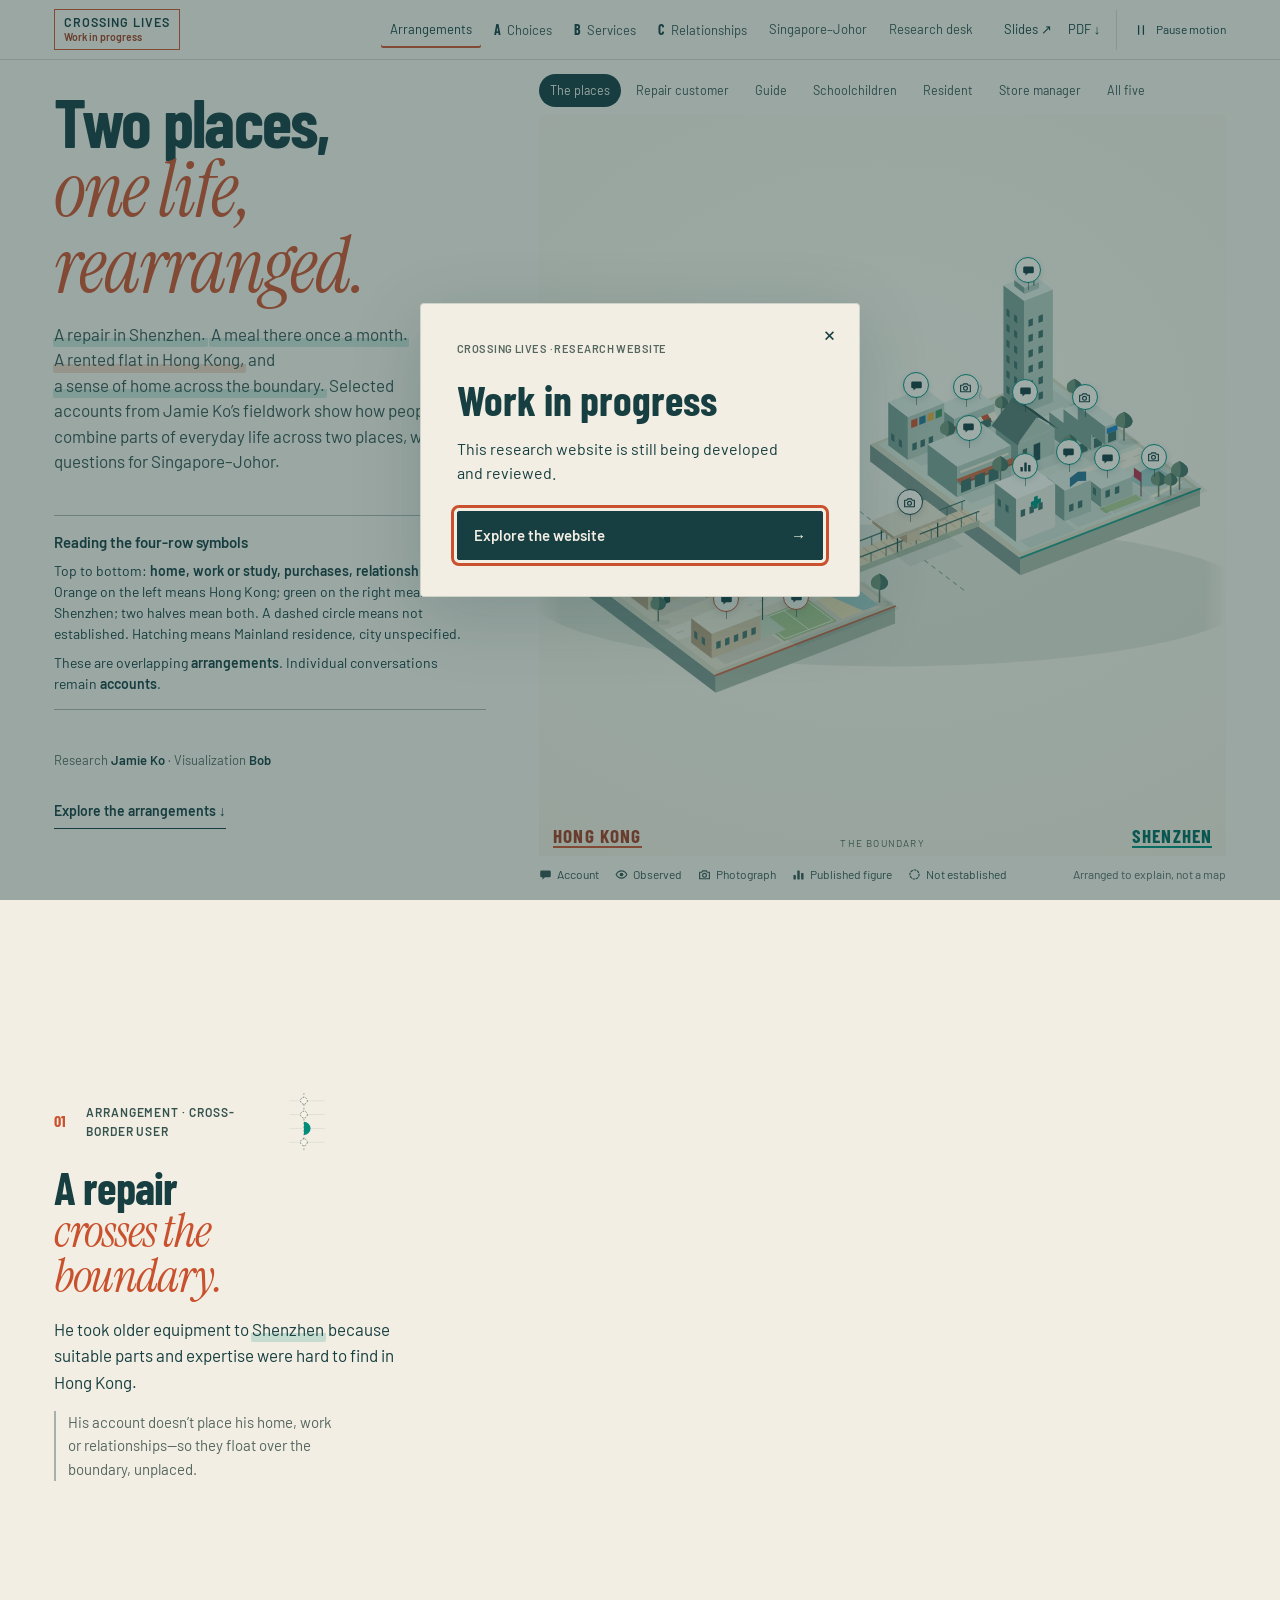
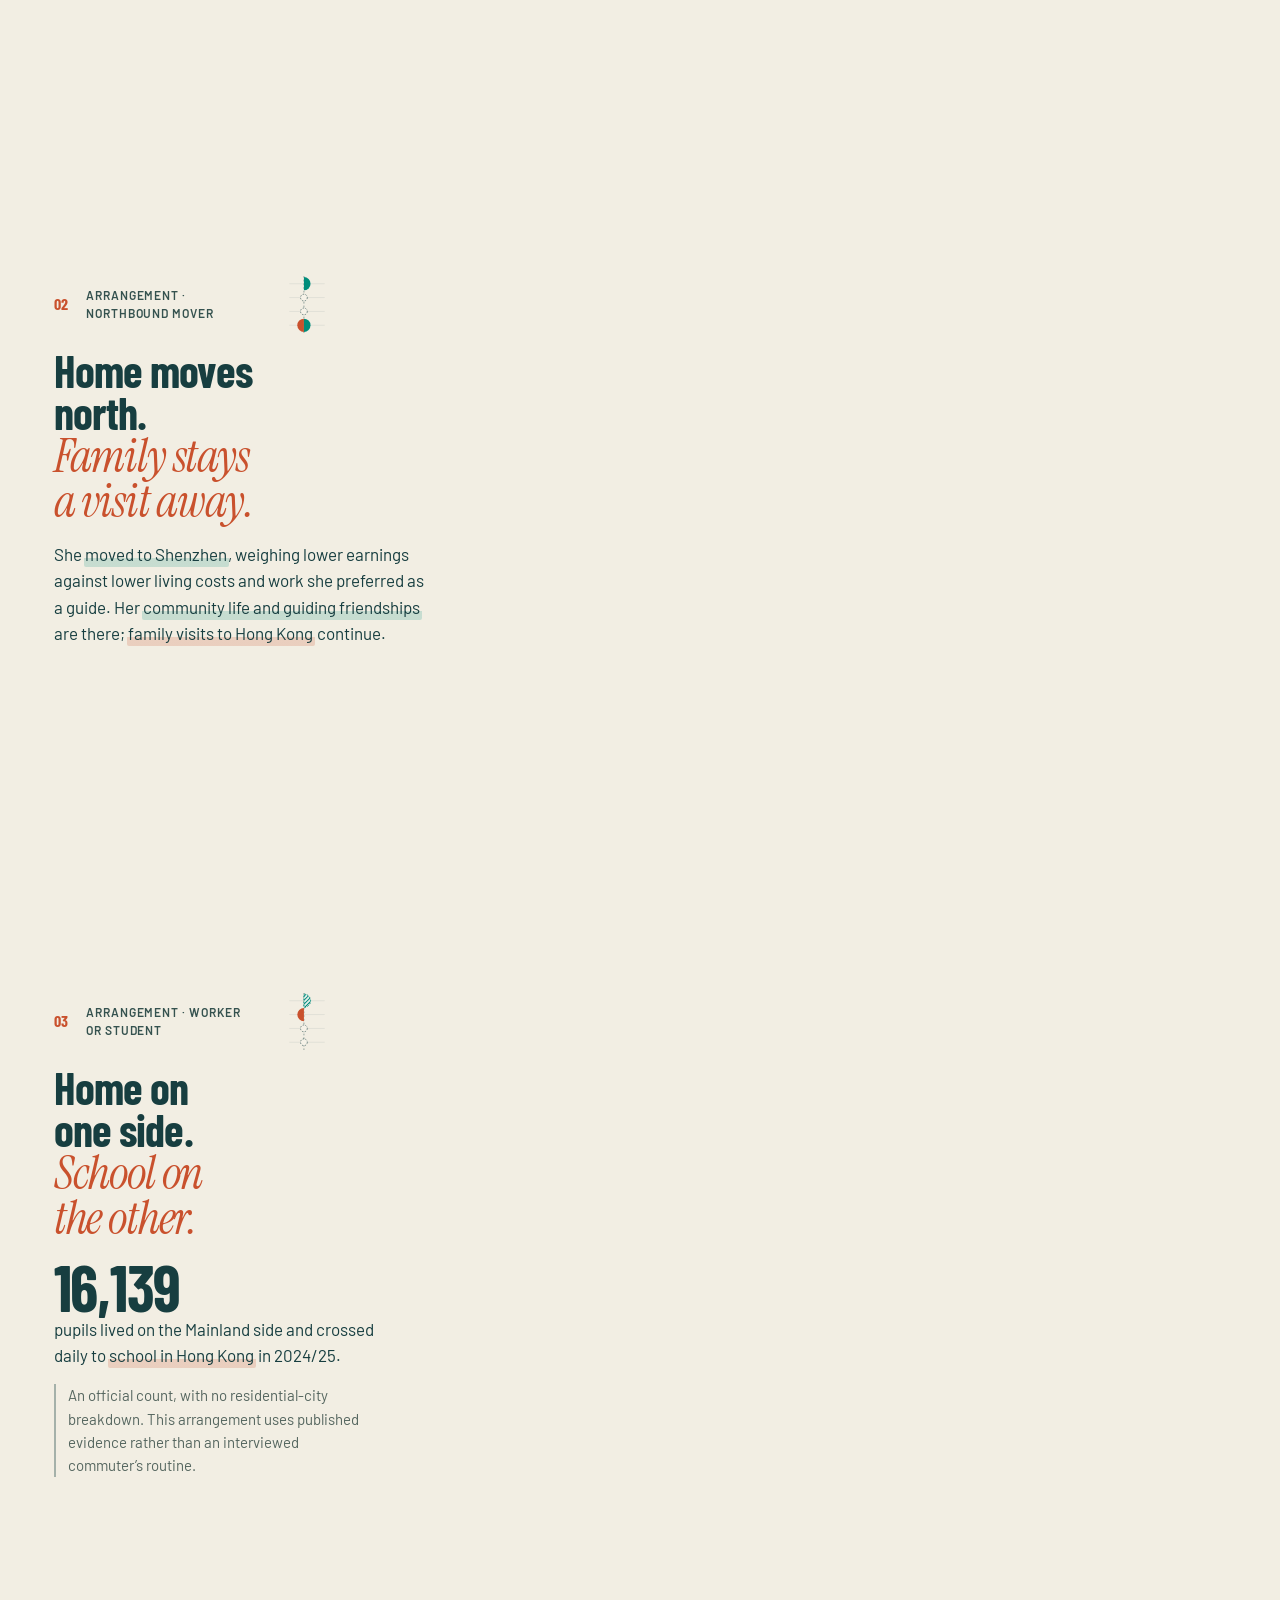
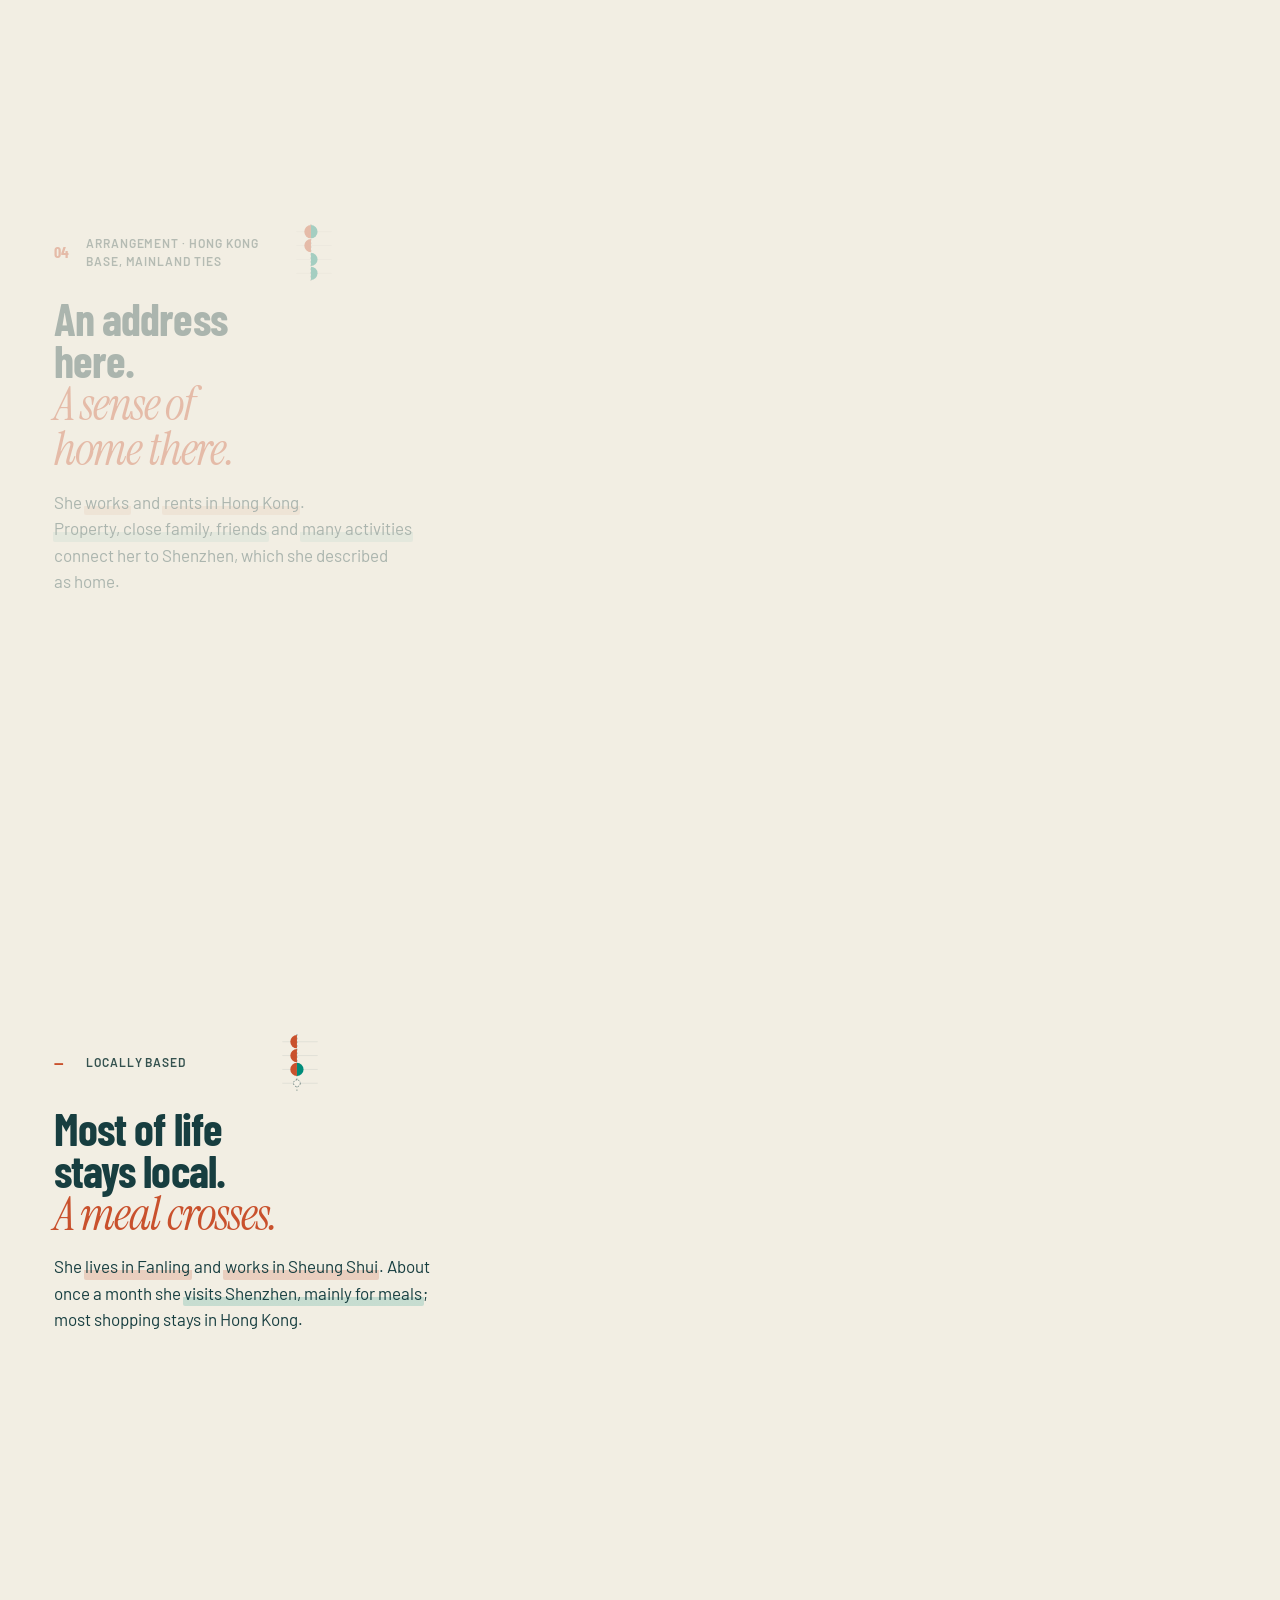
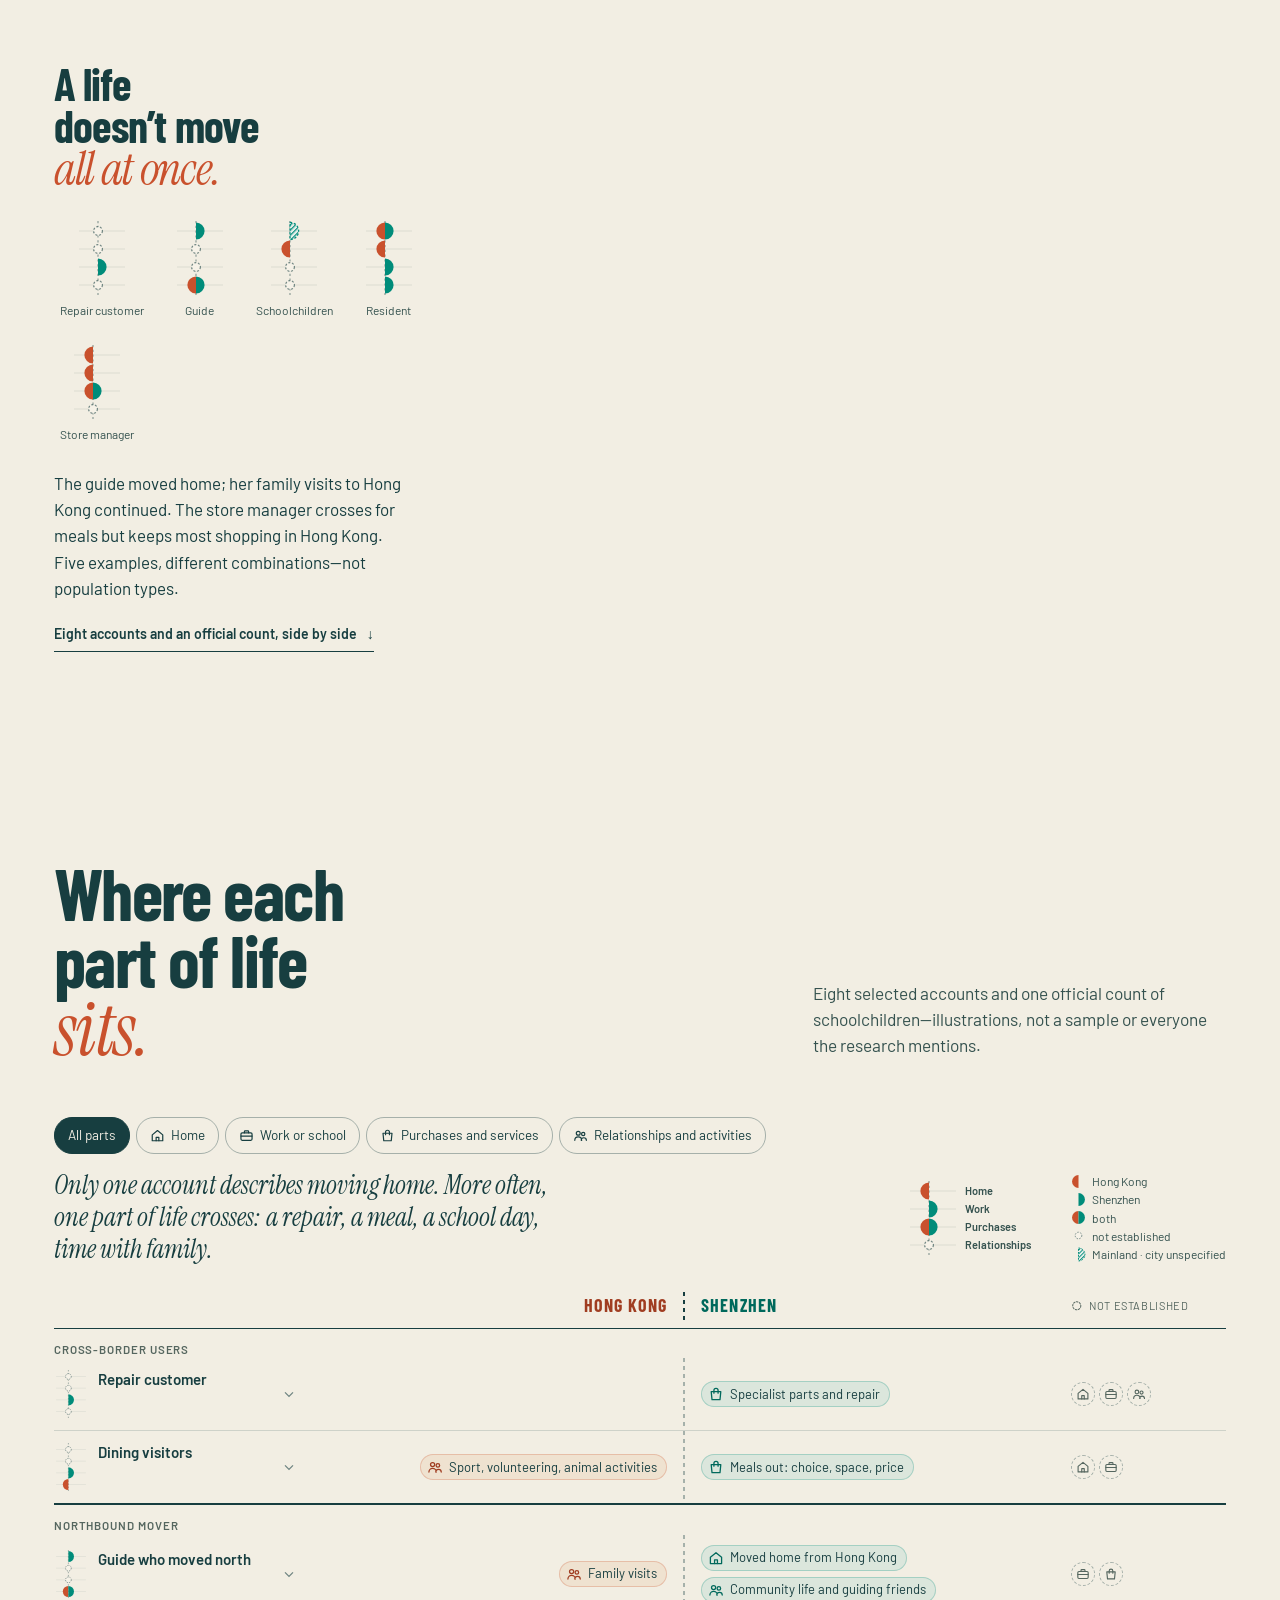
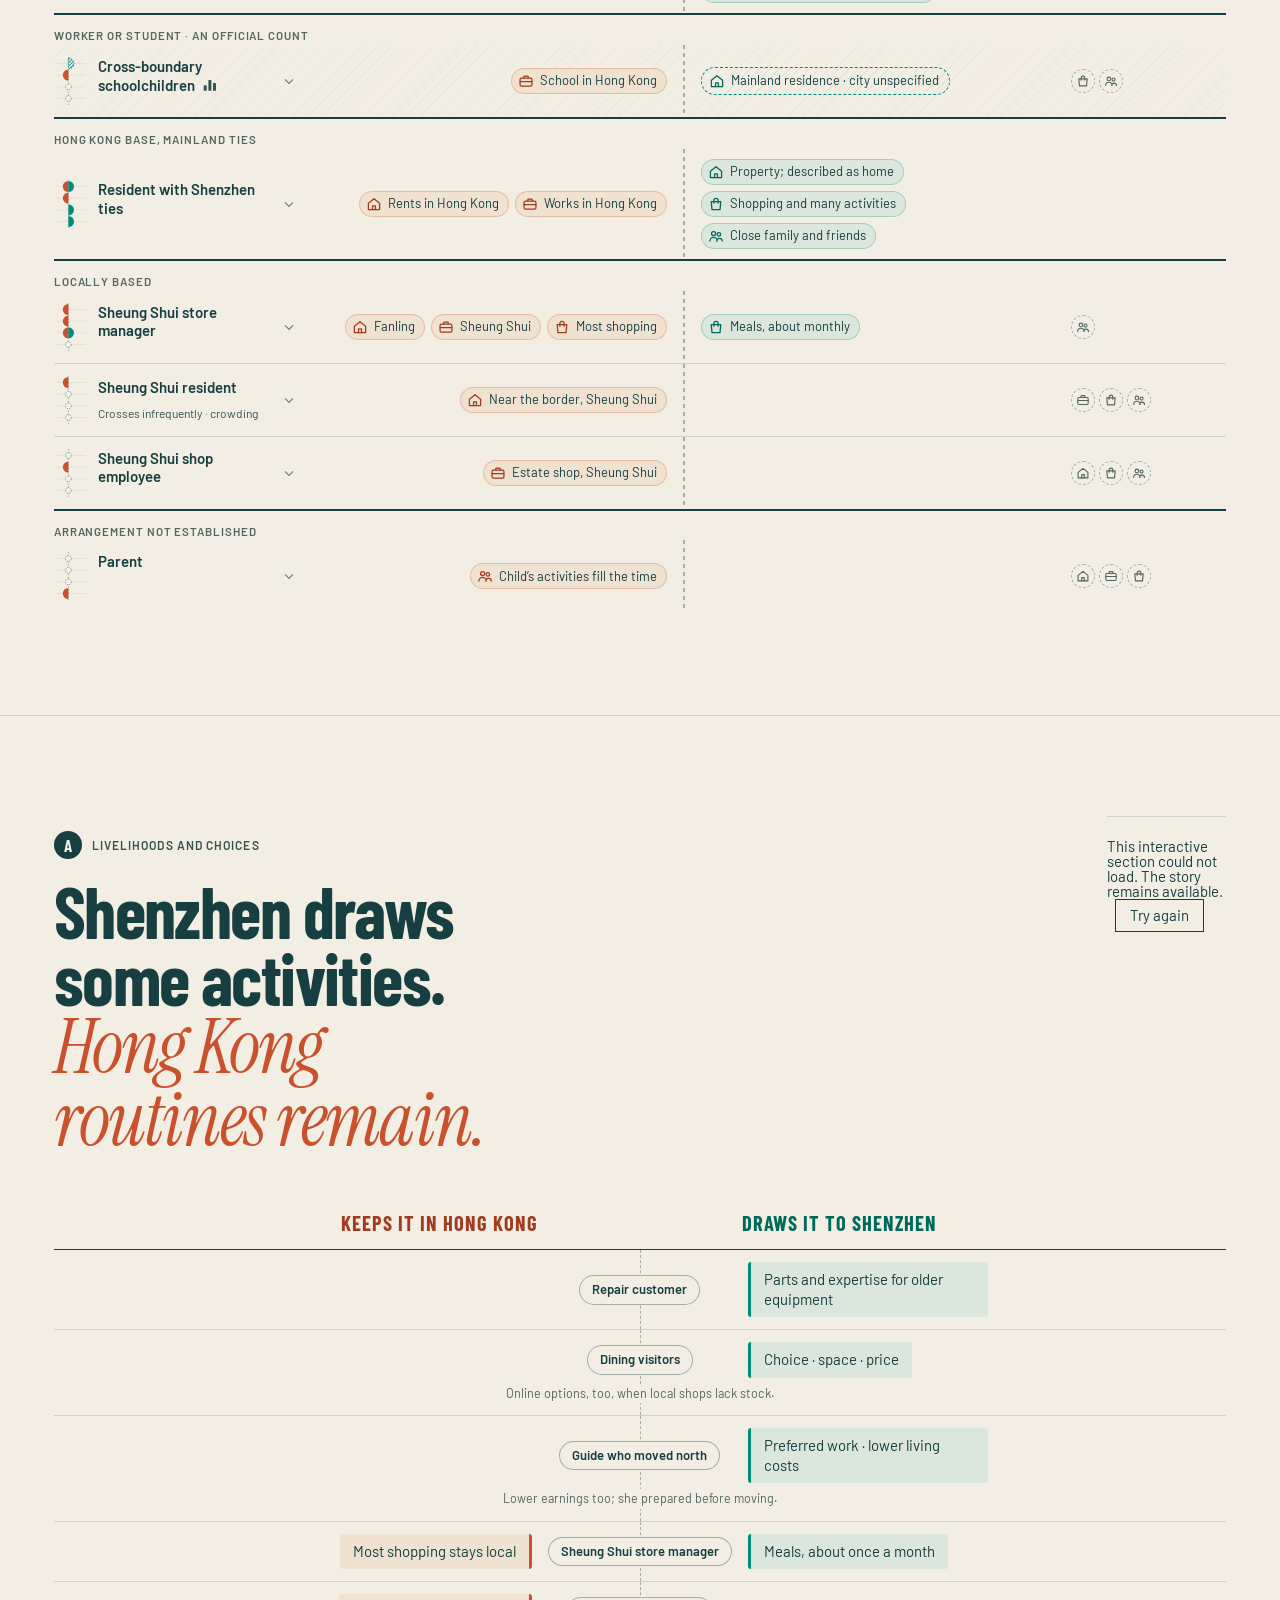
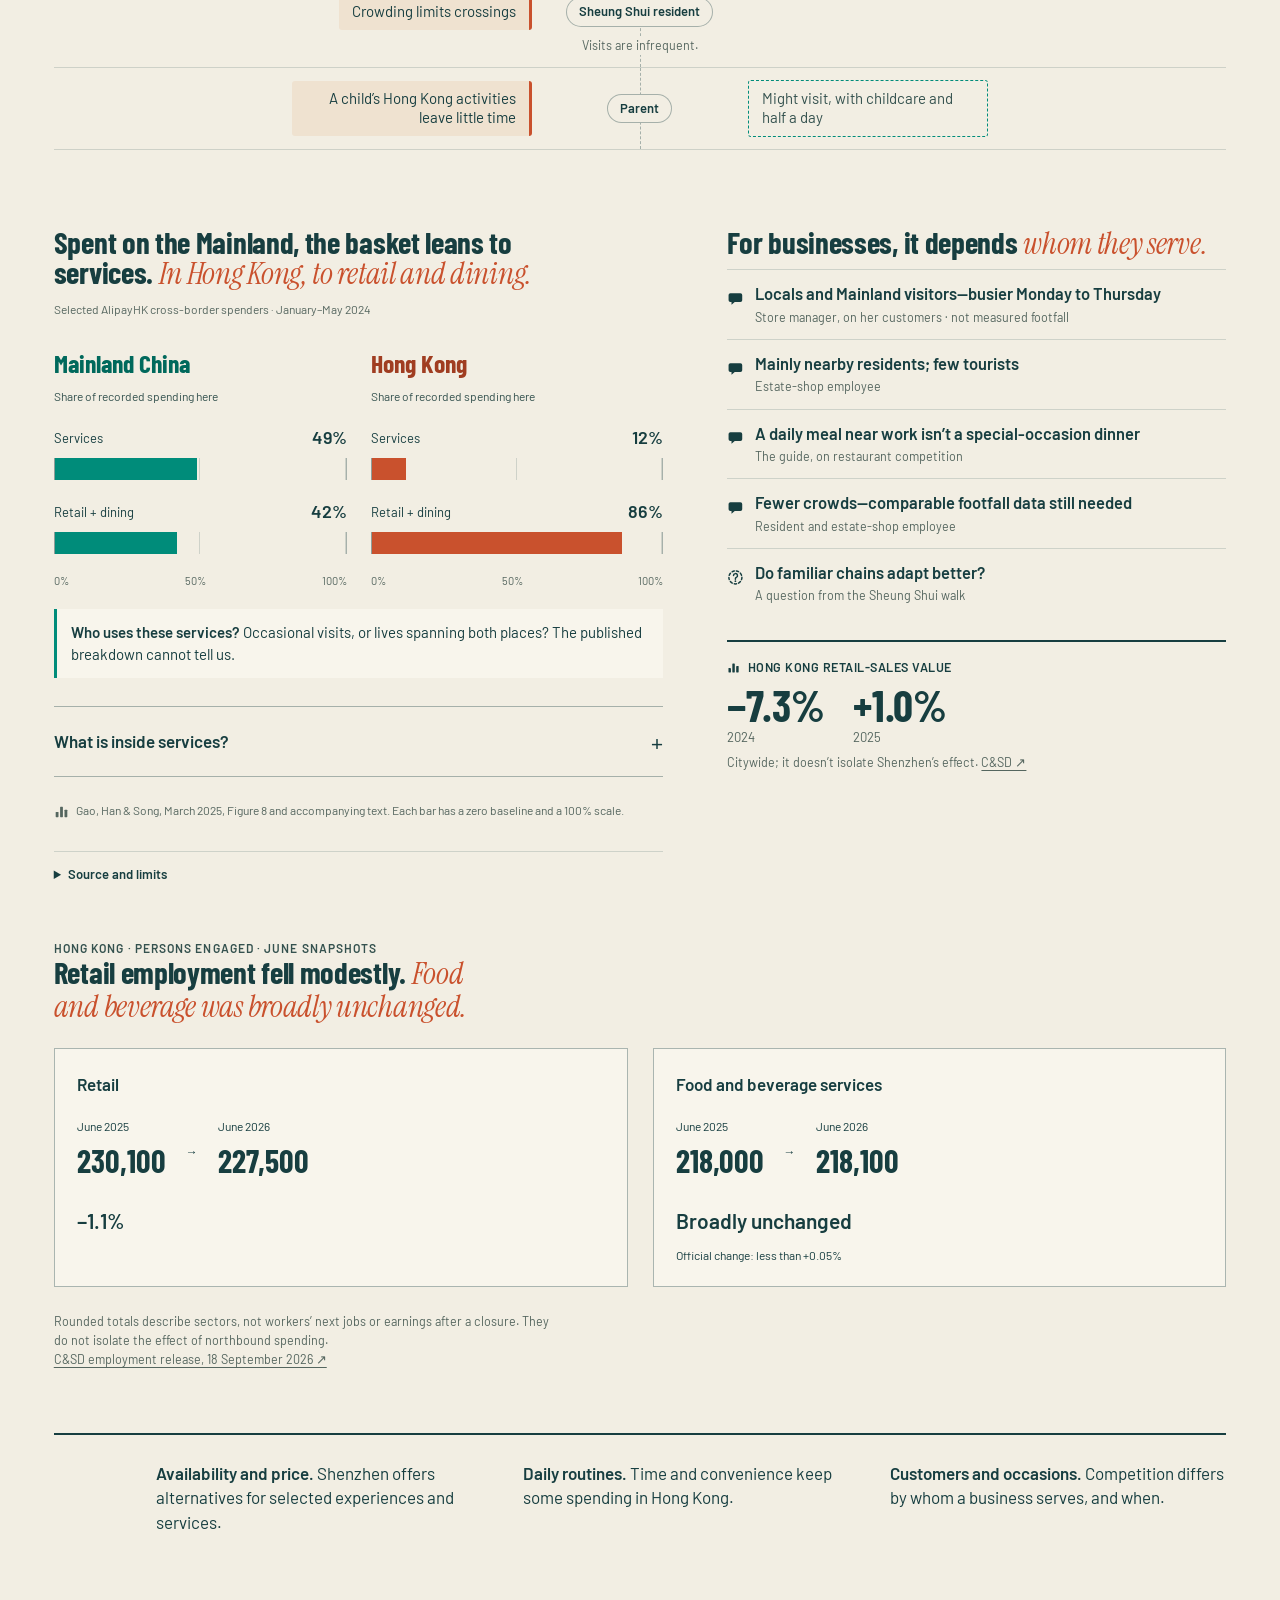
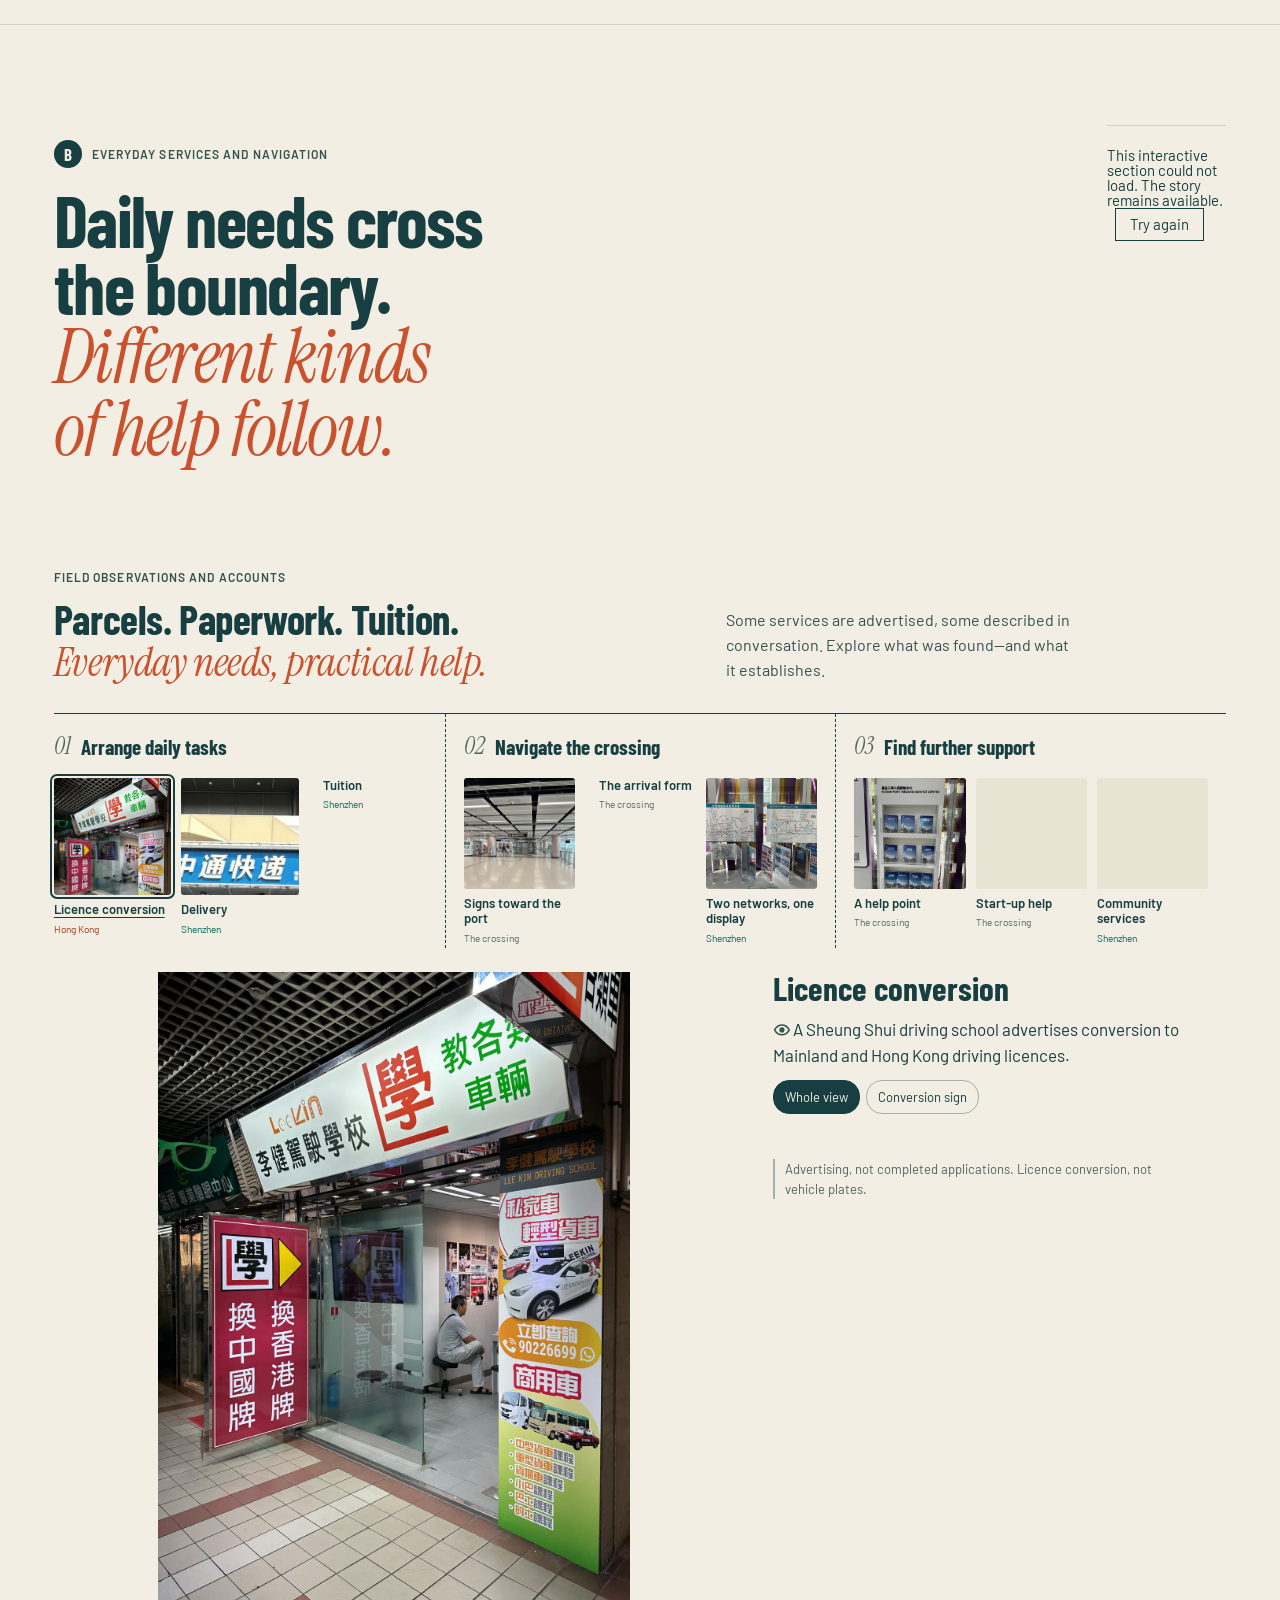
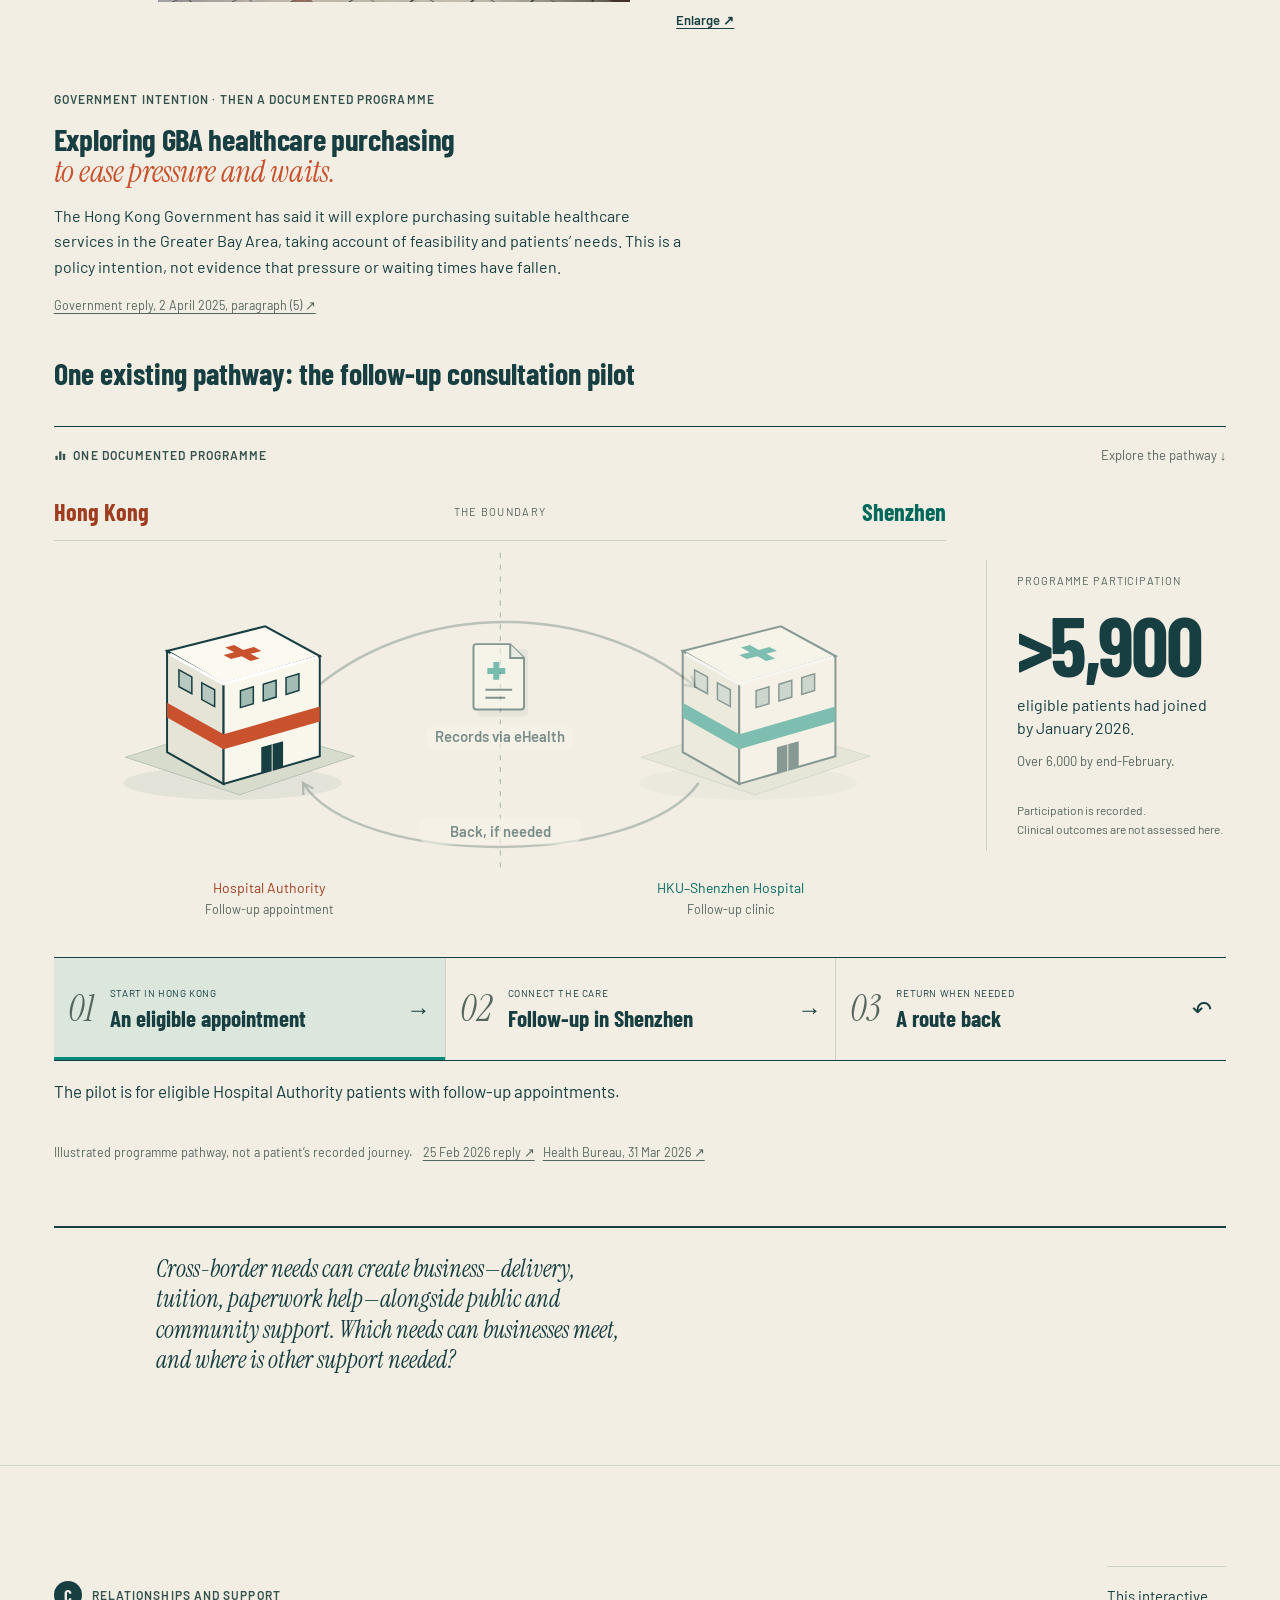
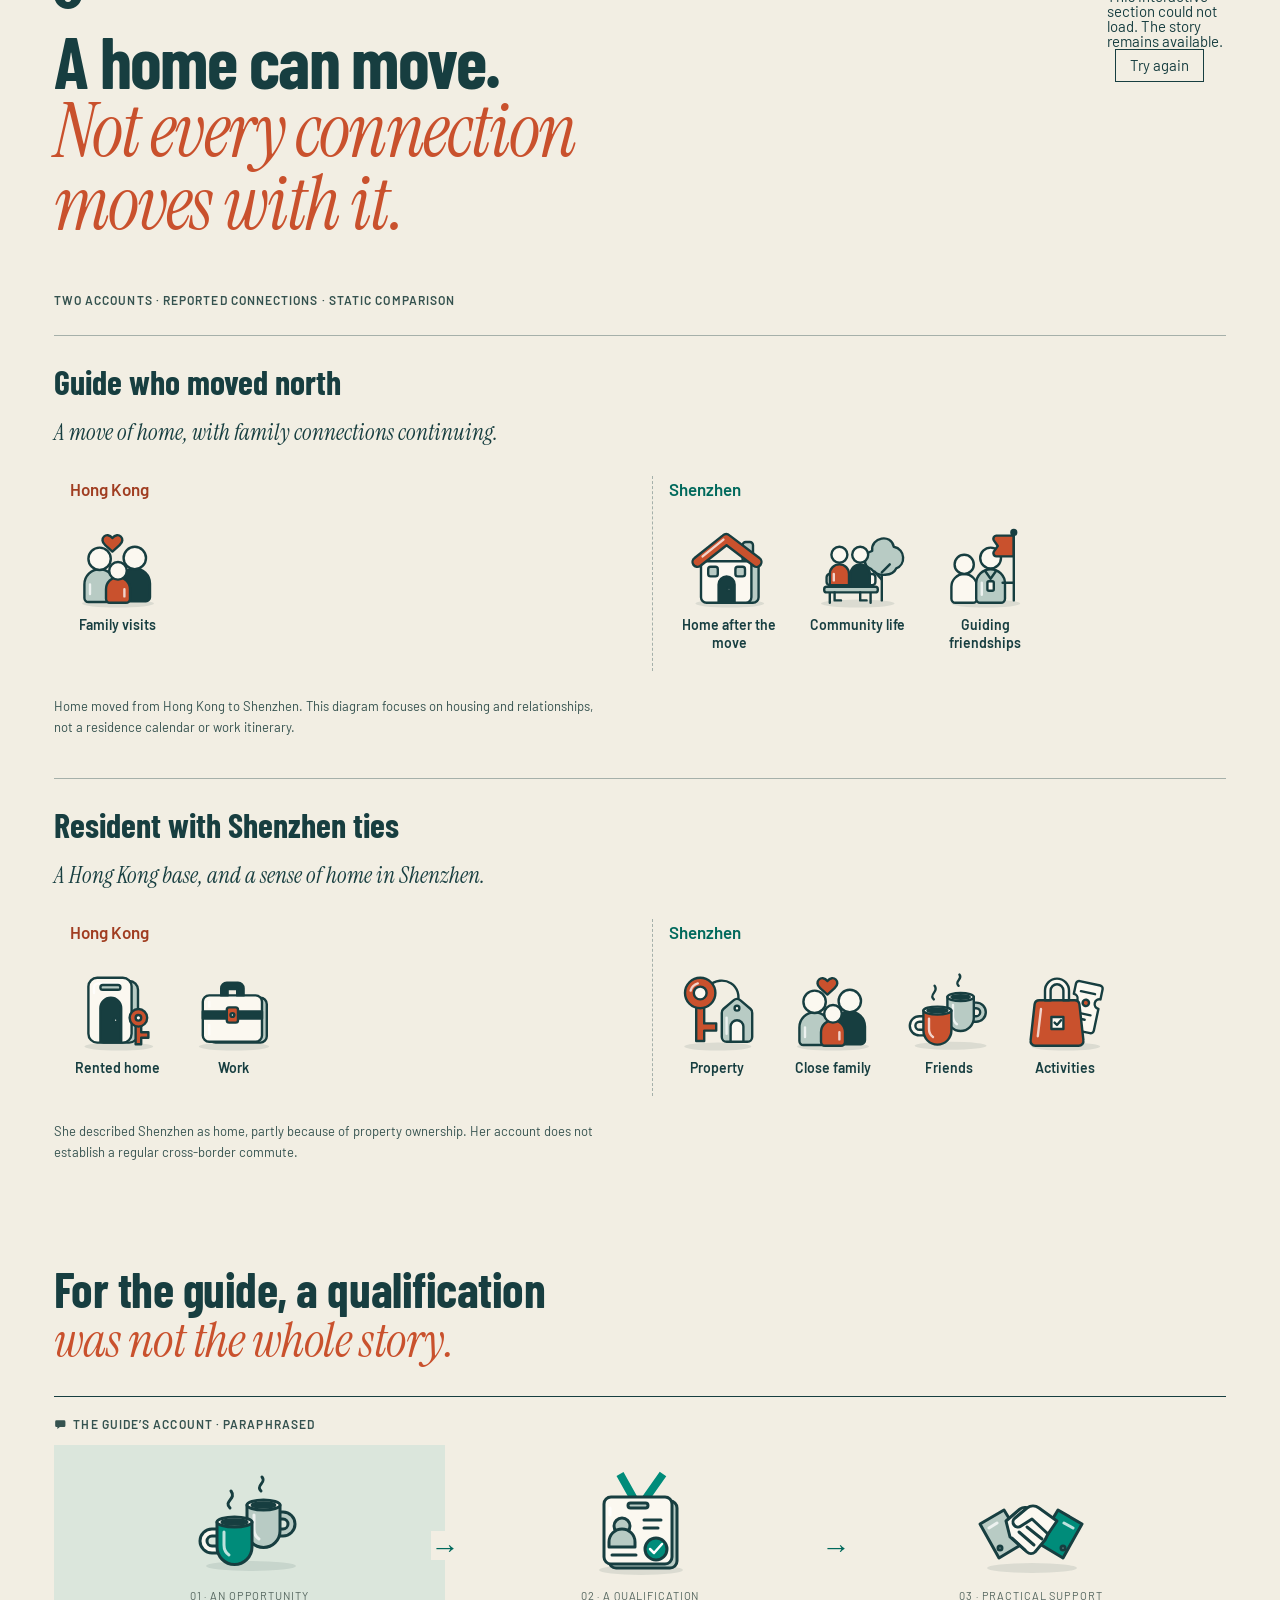
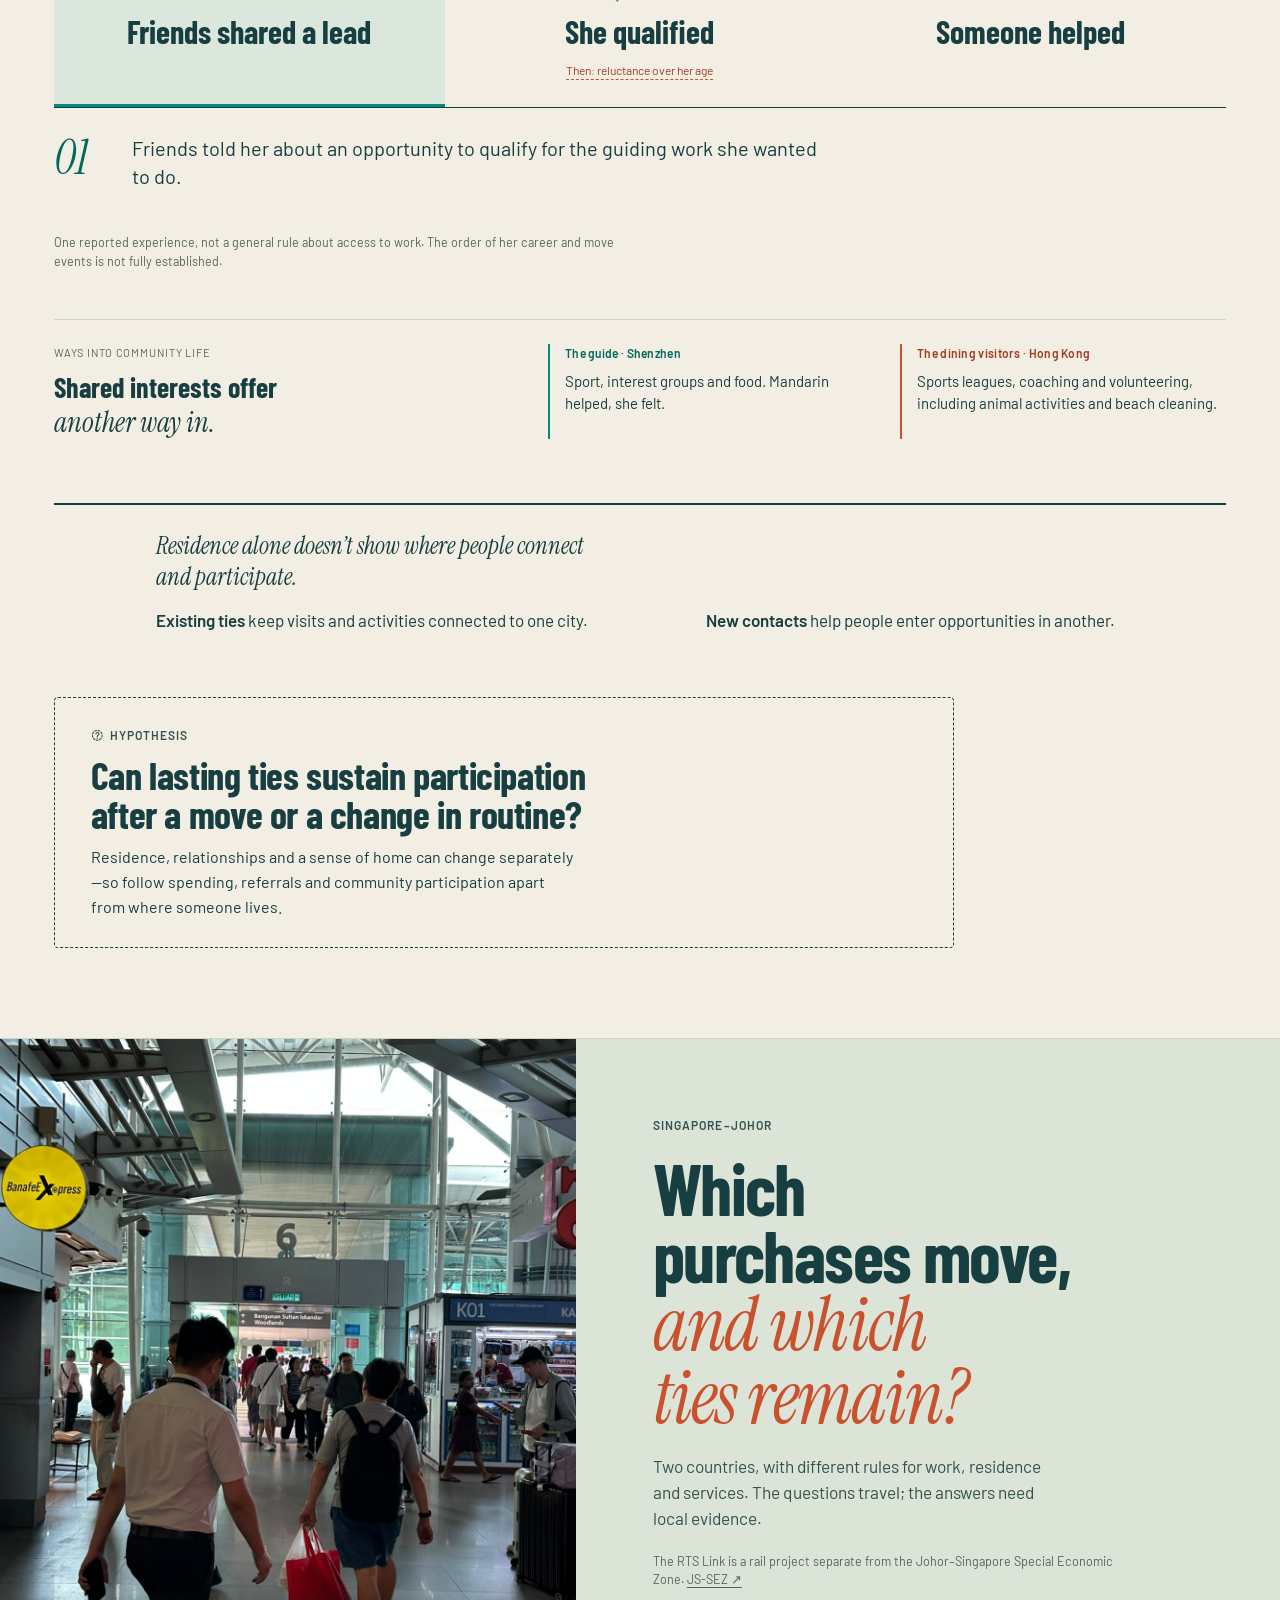
==== commit a76bc05f: "Clarify evidence cards and spending comparisons for v4" ====
--- a/index.html
+++ b/index.html
@@ -7,7 +7,7 @@
 <link rel="icon" type="image/svg+xml" href="feature/assets/favicon.svg">
 <link rel="preload" href="fonts/BarlowCondensed-Bold.ttf" as="font" type="font/ttf" crossorigin>
 <link rel="preload" href="fonts/InstrumentSerif-Italic.ttf" as="font" type="font/ttf" crossorigin>
-<link rel="stylesheet" href="feature/edition.css?v=20261108-v4">
+<link rel="stylesheet" href="feature/edition.css?v=20261108-polish">
 <link rel="stylesheet" href="feature/evidence.css?v=20261031-v3"><link rel="stylesheet" href="feature/everyday.css?v=20261031-v3"><link rel="stylesheet" href="feature/library.css?v=20261031-v3"><link rel="stylesheet" href="feature/policy-map.css?v=20261031-v3"><link rel="stylesheet" href="feature/research-overview.css?v=20261101-script"><link rel="stylesheet" href="feature/field-gallery.css?v=20261031-v3">
 <link rel="stylesheet" href="feature/desk.css?v=20261105-edition">
 </head>
@@ -298,5 +298,5 @@
   </div>
 </footer>
 <noscript><p class="noscript">The story and photographs remain readable. Enable JavaScript for the interactive miniature, charts and research collections, or <a href="presentation.pdf">read the presentation PDF</a>.</p></noscript>
-<script type="module" src="feature/edition.js?v=20261108-v4"></script>
+<script type="module" src="feature/edition.js?v=20261108-polish"></script>
 </body></html>
--- a/feature/edition.css
+++ b/feature/edition.css
@@ -173,7 +173,7 @@
 .tour-switch button{border:1px solid transparent;background:none;padding:6px 10px;font-size:12.5px;border-radius:20px;color:var(--ink-soft)}
 .tour-switch button:hover{border-color:var(--rule-strong);color:var(--ink)}
 .tour-switch button[aria-pressed=true]{background:var(--ink);color:var(--paper)}
-#miniature{flex:1;min-height:0;display:flex}
+#miniature{flex:1;min-height:0;display:flex;flex-direction:column}
 .mini-key{display:flex;flex-wrap:wrap;align-items:center;gap:4px 16px;padding-top:9px;font-size:12px;color:var(--ink-soft)}
 .mini-key>span{display:inline-flex;align-items:center;gap:5px}
 .mini-key [data-glyph],.mini-key .glyph{width:13px;height:13px}
@@ -217,6 +217,7 @@
 .mark-label{display:none}
 .mini-mark:hover .mark-dot,.mini-mark.is-open .mark-dot{background:var(--ink);color:var(--paper)}
 .mini-mark.is-dim{opacity:.38}
+.mini-mark[hidden]{display:none}
 .mini-mark.is-lit{z-index:2}.mini-mark.has-pin{z-index:3}.mini-mark.is-open{z-index:4}
 .mini-mark.is-dim:hover,.mini-mark.is-dim:focus-visible{opacity:1}
 .mini-mark.is-lit .mark-dot{background:var(--lamp);border-color:var(--ink)}
@@ -243,8 +244,10 @@
 .mini-sides .side-hk{color:var(--hk-text);box-shadow:inset 0 -2px var(--hk);justify-self:start;padding-bottom:3px}
 .mini-sides .side-sz{color:var(--sz-text);box-shadow:inset 0 -2px var(--sz);justify-self:end;padding-bottom:3px}
 .mini-sides .side-bd{font-family:var(--font-text);font-size:10px;letter-spacing:.12em;color:var(--muted)}
-.mini-card{position:absolute;left:12px;bottom:42px;z-index:3;width:min(340px,calc(100% - 24px));max-height:calc(100% - 64px);overflow:auto;padding:16px 16px 14px;background:var(--card);border:1px solid var(--rule-strong);box-shadow:0 14px 40px #173e402e}
-.mini-card header{display:grid;grid-template-columns:1fr auto;gap:2px 10px;margin-bottom:10px}
+.mini-card{position:relative;flex:0 1 auto;width:100%;max-height:min(34svh,320px);overflow:auto;overscroll-behavior:contain;padding:0 18px 12px;background:var(--card);border:1px solid var(--rule-strong);border-top:2px solid var(--ink)}
+.mini-card[hidden]{display:none}
+.mini-card header{position:sticky;top:0;z-index:1;display:grid;grid-template-columns:1fr auto;gap:2px 10px;margin-bottom:5px;padding:12px 0 8px;background:var(--card)}
+.card-evidence{display:grid;grid-template-columns:repeat(auto-fit,minmax(230px,1fr));column-gap:22px}
 .mini-card h3{font-family:var(--font-display);font-size:26px;line-height:1;grid-column:1}
 .card-side{font-size:11px;font-weight:600;letter-spacing:.07em;text-transform:uppercase;grid-column:1}
 .card-side.side-hk{color:var(--hk-text)}.card-side.side-sz{color:var(--sz-text)}.card-side.side-x{color:var(--muted)}
@@ -767,7 +770,9 @@
   .step:not(.step-intro)::before{content:'';position:absolute;inset:14px calc(-1 * var(--gutter)) auto;height:calc(100% - 14px);background:linear-gradient(var(--paper) 0,var(--paper) 70%,transparent);z-index:0}
   .is-enhanced .step:not(.step-intro){opacity:1}
   .step-together{min-height:60svh!important}
-  .mini-card{left:8px;right:8px;bottom:8px;width:auto;max-height:calc(100% - 16px)}
+  .mini-card{max-height:30svh;padding-inline:14px}
+  .mini-card h3{font-size:23px}
+  .card-evidence{grid-template-columns:1fr}
   .mini-sides{bottom:6px}
   .mini-sides span{font-size:15px}
   .mini-sides .side-bd{display:none}
@@ -873,9 +878,22 @@
 /* Jamie's 7 November reader simplification. */
 .signature-explainer{border-top:1px solid var(--rule-strong);border-bottom:1px solid var(--rule-strong);padding:15px 0;margin:22px 0;max-width:54ch;font-size:14px;line-height:1.5}
 .signature-explainer h3{font-size:15px;margin-bottom:7px}.signature-explainer p+p{margin-top:8px}
-.bk-period{font-size:12px;color:var(--muted);margin-bottom:20px}.spend-panels{display:grid;gap:28px}.spend-panels h4,.service-breakdown h4{font-family:var(--font-display);font-size:30px}.spend-unit{font-size:12px;color:var(--ink-soft);margin:5px 0 14px}.spend-row{display:grid;grid-template-columns:105px minmax(0,1fr) 48px;gap:10px;align-items:center;margin:12px 0;font-size:13px}.spend-row b{text-align:right}.spend-track{height:19px;background:#173e400d;border-right:1px solid var(--rule-strong);border-left:1px solid var(--rule-strong)}.spend-track i{display:block;height:100%;background:var(--sz)}.spend-track .hk{background:var(--hk)}.spend-question{font-size:15px;line-height:1.5;margin:16px 0 0;padding:12px 14px;border-left:3px solid var(--sz);background:var(--card)}.service-breakdown{margin-top:30px;padding-top:25px;border-top:1px solid var(--rule-strong)}.life-examples{font-size:15px;line-height:1.6;margin:20px 0 12px}.basket-clear figcaption{font-size:12px;line-height:1.5;margin:20px 0}.basket-clear figcaption .glyph{width:15px;height:15px;vertical-align:middle}.jobs-context{margin:50px 0}.jobs-context .sub-head{max-width:30ch}.jobs-panels{display:grid;grid-template-columns:1fr 1fr;gap:25px;margin:25px 0}.jobs-panels article{padding:22px;border:1px solid var(--rule-strong);background:var(--card)}.jobs-panels h4{font-size:17px}.jobs-panels p{display:flex;align-items:center;gap:20px;margin:20px 0}.jobs-panels p span{font-size:12px}.jobs-panels b{display:block;font-family:var(--font-display);font-size:32px;font-weight:600}.jobs-change{display:block;font-size:21px}.jobs-panels small{display:block;margin-top:8px;font-size:12px}.care-policy{margin:60px 0 30px;max-width:70ch}.care-policy>p{line-height:1.6;margin:15px 0}.care-policy h4{font-family:var(--font-display);font-size:30px;margin-top:35px}.tr-view.is-text-only{grid-template-columns:1fr;min-height:0}.tr-view.is-text-only .tr-text{max-width:65ch;padding:25px 0}.tr-stop.is-text .tr-thumb{display:none}.tr-stop.is-text{padding-left:14px}.ties-static-profile{border-top:1px solid var(--rule-strong);margin:25px 0 40px;padding-top:20px}.ties-static-profile header h3{font-family:var(--font-display);font-size:34px}.ties-static-profile header p{font-family:var(--font-accent);font-style:italic;font-size:23px;margin:7px 0 25px}.ties-static-cities{display:grid;grid-template-columns:1fr 1fr;gap:24px}.ties-static-cities section{min-width:0;padding:0 16px 20px}.ties-static-cities section+section{border-left:1px dashed var(--rule-strong)}.ties-static-cities h4{color:var(--hk-text);font-size:17px;margin-bottom:20px}.ties-static-cities section+section h4{color:var(--sz-text)}.ties-static-cities ul{display:flex;align-items:start;flex-wrap:wrap;gap:20px}.ties-static-profile figcaption{font-size:13px;color:var(--ink-soft);line-height:1.6;margin-top:25px;max-width:80ch}.desk-return{margin:25px 0}.ro-timeline{display:block!important}.ro-region{padding:18px 0}.ro-region+.ro-region{border-top:1px solid var(--rule-strong)}.ro-region-title{font-size:18px;margin-bottom:14px}.ro-region-choices{display:grid;grid-template-columns:repeat(4,minmax(0,1fr));gap:10px}
-/* Cards sit beside the selected side where possible, with bounded scrolling. */
-.mini-card[data-side="hk"]{left:auto;right:12px}.mini-card[data-side="sz"]{left:12px;right:auto}.mini-card{max-height:calc(100% - 95px);bottom:42px}.mini-card header{position:sticky;top:-16px;background:var(--card);padding-top:7px;padding-bottom:8px;z-index:1}.card-photo img{max-height:140px;object-fit:cover}
-@media(max-width:600px){.jobs-panels{grid-template-columns:1fr}.spend-row{grid-template-columns:90px minmax(0,1fr) 42px;gap:7px;font-size:12px}.ties-static-cities{gap:10px}.ties-static-cities section{padding:0 5px 10px}.ties-static-cities ul{gap:14px 7px}.ties-static-profile header h3{font-size:29px}.ties-static-profile header p{font-size:21px}.ro-region-choices{grid-template-columns:repeat(2,minmax(0,1fr))}.signature-explainer{font-size:13px}.mini-card[data-side]{left:8px;right:8px;width:auto;max-height:calc(100% - 52px);bottom:8px}}
+.bk-period{font-size:12px;color:var(--muted);margin-bottom:20px}.spend-panels{display:grid;grid-template-columns:repeat(2,minmax(0,1fr));gap:24px}.spend-panels h4,.service-breakdown h4{font-family:var(--font-display);font-size:30px}.spend-unit{font-size:12px;color:var(--ink-soft);margin:5px 0 14px}.spend-row{display:grid;grid-template-columns:105px minmax(0,1fr) 48px;gap:10px;align-items:center;margin:12px 0;font-size:13px}.spend-row b{text-align:right}.spend-track{height:19px;background:#173e400d;border-right:1px solid var(--rule-strong);border-left:1px solid var(--rule-strong)}.spend-track i{display:block;height:100%;background:var(--sz)}.spend-track .hk{background:var(--hk)}.spend-question{font-size:15px;line-height:1.5;margin:16px 0 0;padding:12px 14px;border-left:3px solid var(--sz);background:var(--card)}.service-breakdown{margin-top:24px;border-block:1px solid var(--rule-strong)}
+.service-breakdown>summary{display:flex;align-items:center;justify-content:space-between;gap:16px;padding:16px 0;font-size:17px;font-weight:600;list-style:none}
+.service-breakdown>summary::-webkit-details-marker{display:none}
+.service-breakdown>summary span{font-size:24px;font-weight:400}
+.service-breakdown[open]>summary span{transform:rotate(45deg)}
+.service-detail{padding:4px 0 20px}
+.service-detail h4{font-size:25px}
+.service-paper{display:inline-block;margin-top:12px;font-size:13px}
+.spend-place h4{font-size:clamp(23px,2vw,30px)}
+.spend-place-sz{color:var(--sz-text)}
+.spend-place-hk{color:var(--hk-text)}
+.spend-place .spend-row{grid-template-columns:1fr auto;gap:6px;margin:18px 0}
+.spend-place .spend-row>span{grid-column:1;grid-row:1}
+.spend-place .spend-row>b{grid-column:2;grid-row:1;font-size:18px}
+.spend-place .spend-track{grid-column:1/-1;grid-row:2;background:repeating-linear-gradient(90deg,transparent 0,transparent calc(50% - 1px),var(--rule) calc(50% - 1px),var(--rule) 50%);height:22px}
+.spend-scale{display:flex;justify-content:space-between;font-size:11px;color:var(--muted)}.life-examples{font-size:15px;line-height:1.6;margin:20px 0 12px}.basket-clear figcaption{font-size:12px;line-height:1.5;margin:20px 0}.basket-clear figcaption .glyph{width:15px;height:15px;vertical-align:middle}.jobs-context{margin:50px 0}.jobs-context .sub-head{max-width:30ch}.jobs-panels{display:grid;grid-template-columns:1fr 1fr;gap:25px;margin:25px 0}.jobs-panels article{padding:22px;border:1px solid var(--rule-strong);background:var(--card)}.jobs-panels h4{font-size:17px}.jobs-panels p{display:flex;align-items:center;gap:20px;margin:20px 0}.jobs-panels p span{font-size:12px}.jobs-panels b{display:block;font-family:var(--font-display);font-size:32px;font-weight:600}.jobs-change{display:block;font-size:21px}.jobs-panels small{display:block;margin-top:8px;font-size:12px}.care-policy{margin:60px 0 30px;max-width:70ch}.care-policy>p{line-height:1.6;margin:15px 0}.care-policy h4{font-family:var(--font-display);font-size:30px;margin-top:35px}.tr-view.is-text-only{grid-template-columns:1fr;min-height:0}.tr-view.is-text-only .tr-text{max-width:65ch;padding:25px 0}.tr-stop.is-text .tr-thumb{display:none}.tr-stop.is-text{padding-left:14px}.ties-static-profile{border-top:1px solid var(--rule-strong);margin:25px 0 40px;padding-top:20px}.ties-static-profile header h3{font-family:var(--font-display);font-size:34px}.ties-static-profile header p{font-family:var(--font-accent);font-style:italic;font-size:23px;margin:7px 0 25px}.ties-static-cities{display:grid;grid-template-columns:1fr 1fr;gap:24px}.ties-static-cities section{min-width:0;padding:0 16px 20px}.ties-static-cities section+section{border-left:1px dashed var(--rule-strong)}.ties-static-cities h4{color:var(--hk-text);font-size:17px;margin-bottom:20px}.ties-static-cities section+section h4{color:var(--sz-text)}.ties-static-cities ul{display:flex;align-items:start;flex-wrap:wrap;gap:20px}.ties-static-profile figcaption{font-size:13px;color:var(--ink-soft);line-height:1.6;margin-top:25px;max-width:80ch}.desk-return{margin:25px 0}.ro-timeline{display:block!important}.ro-region{padding:18px 0}.ro-region+.ro-region{border-top:1px solid var(--rule-strong)}.ro-region-title{font-size:18px;margin-bottom:14px}.ro-region-choices{display:grid;grid-template-columns:repeat(4,minmax(0,1fr));gap:10px}
+@media(max-width:600px){.jobs-panels{grid-template-columns:1fr}.spend-row{grid-template-columns:90px minmax(0,1fr) 42px;gap:7px;font-size:12px}.ties-static-cities{gap:10px}.ties-static-cities section{padding:0 5px 10px}.ties-static-cities ul{gap:14px 7px}.ties-static-profile header h3{font-size:29px}.ties-static-profile header p{font-size:21px}.ro-region-choices{grid-template-columns:repeat(2,minmax(0,1fr))}.signature-explainer{font-size:13px}}
 @media(max-width:600px){.contents-panel{position:fixed;top:calc(var(--header) + 8px);left:12px;right:12px;width:auto}}
 @media(max-width:340px){.masthead{gap:7px;padding-inline:12px}.delivery-nav{gap:8px}.wordmark>span:first-child{font-size:10px}.contents-menu summary{gap:3px;font-size:12px}}
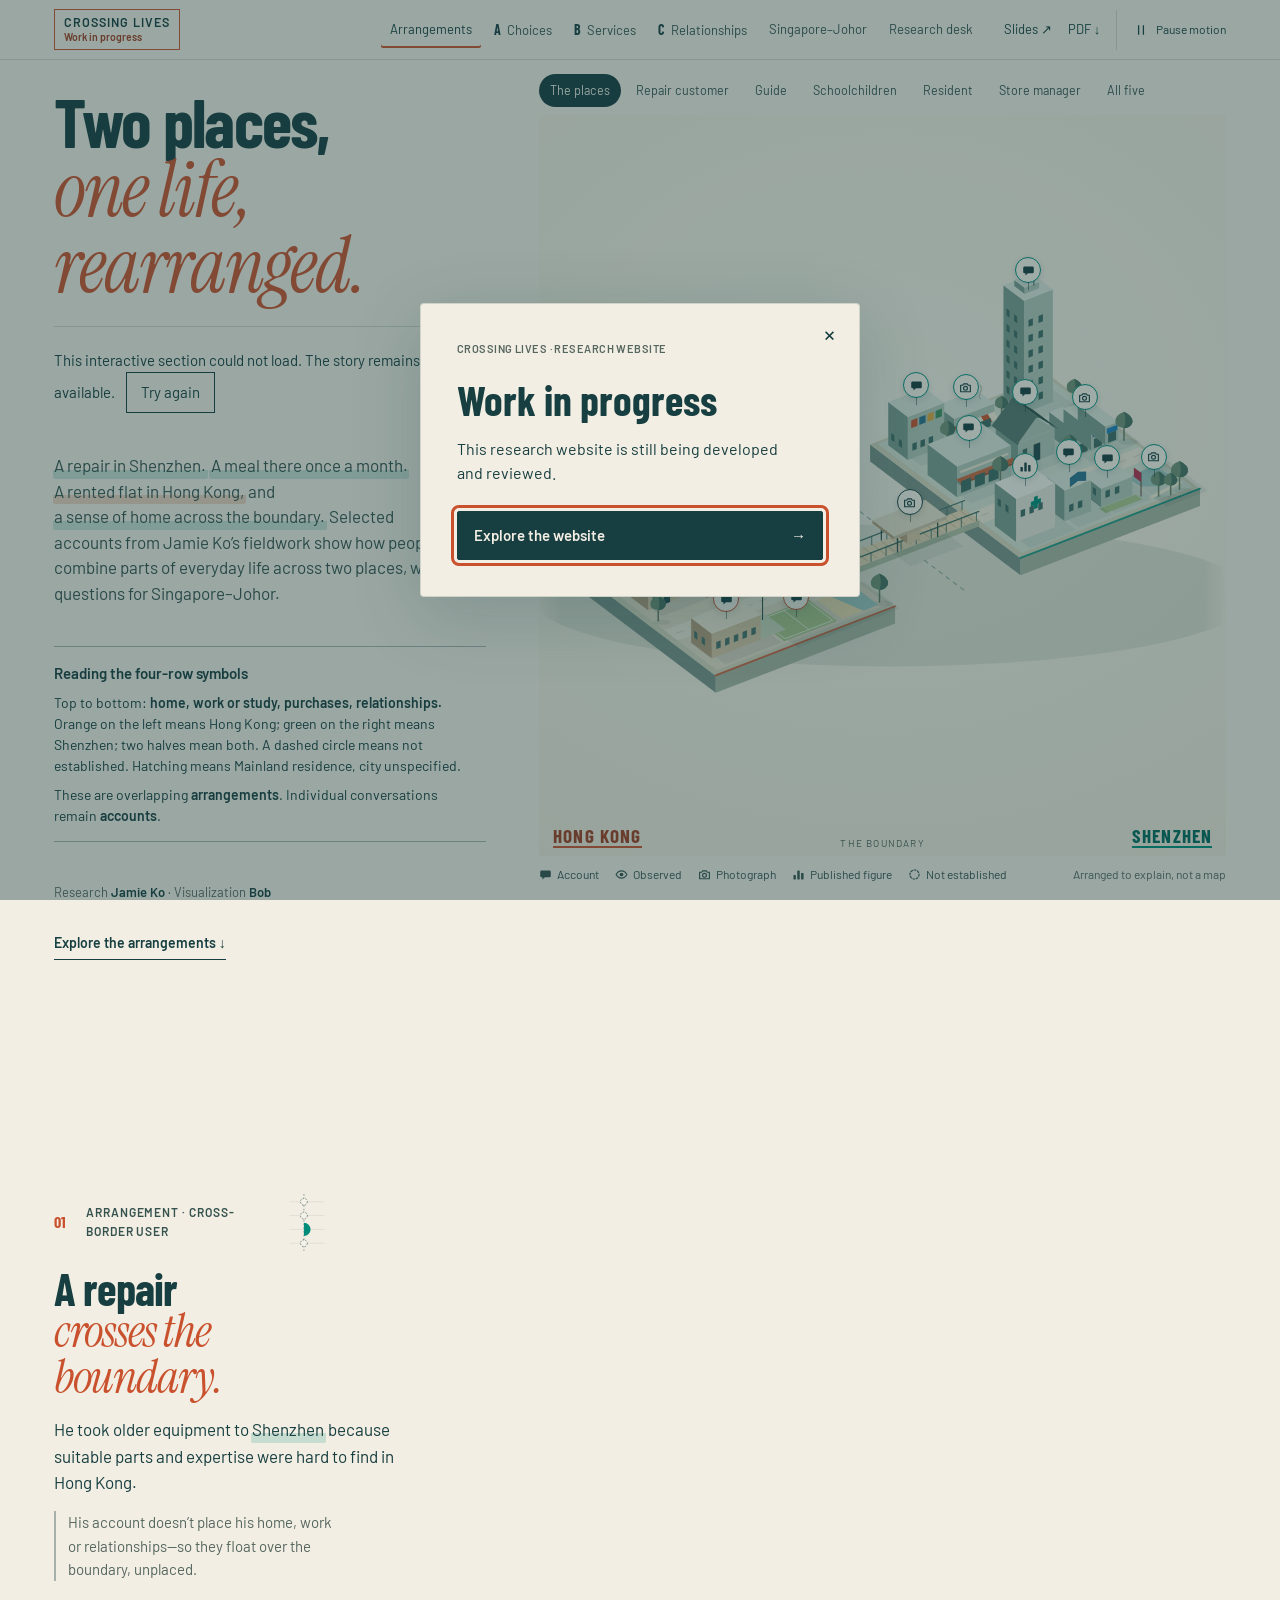
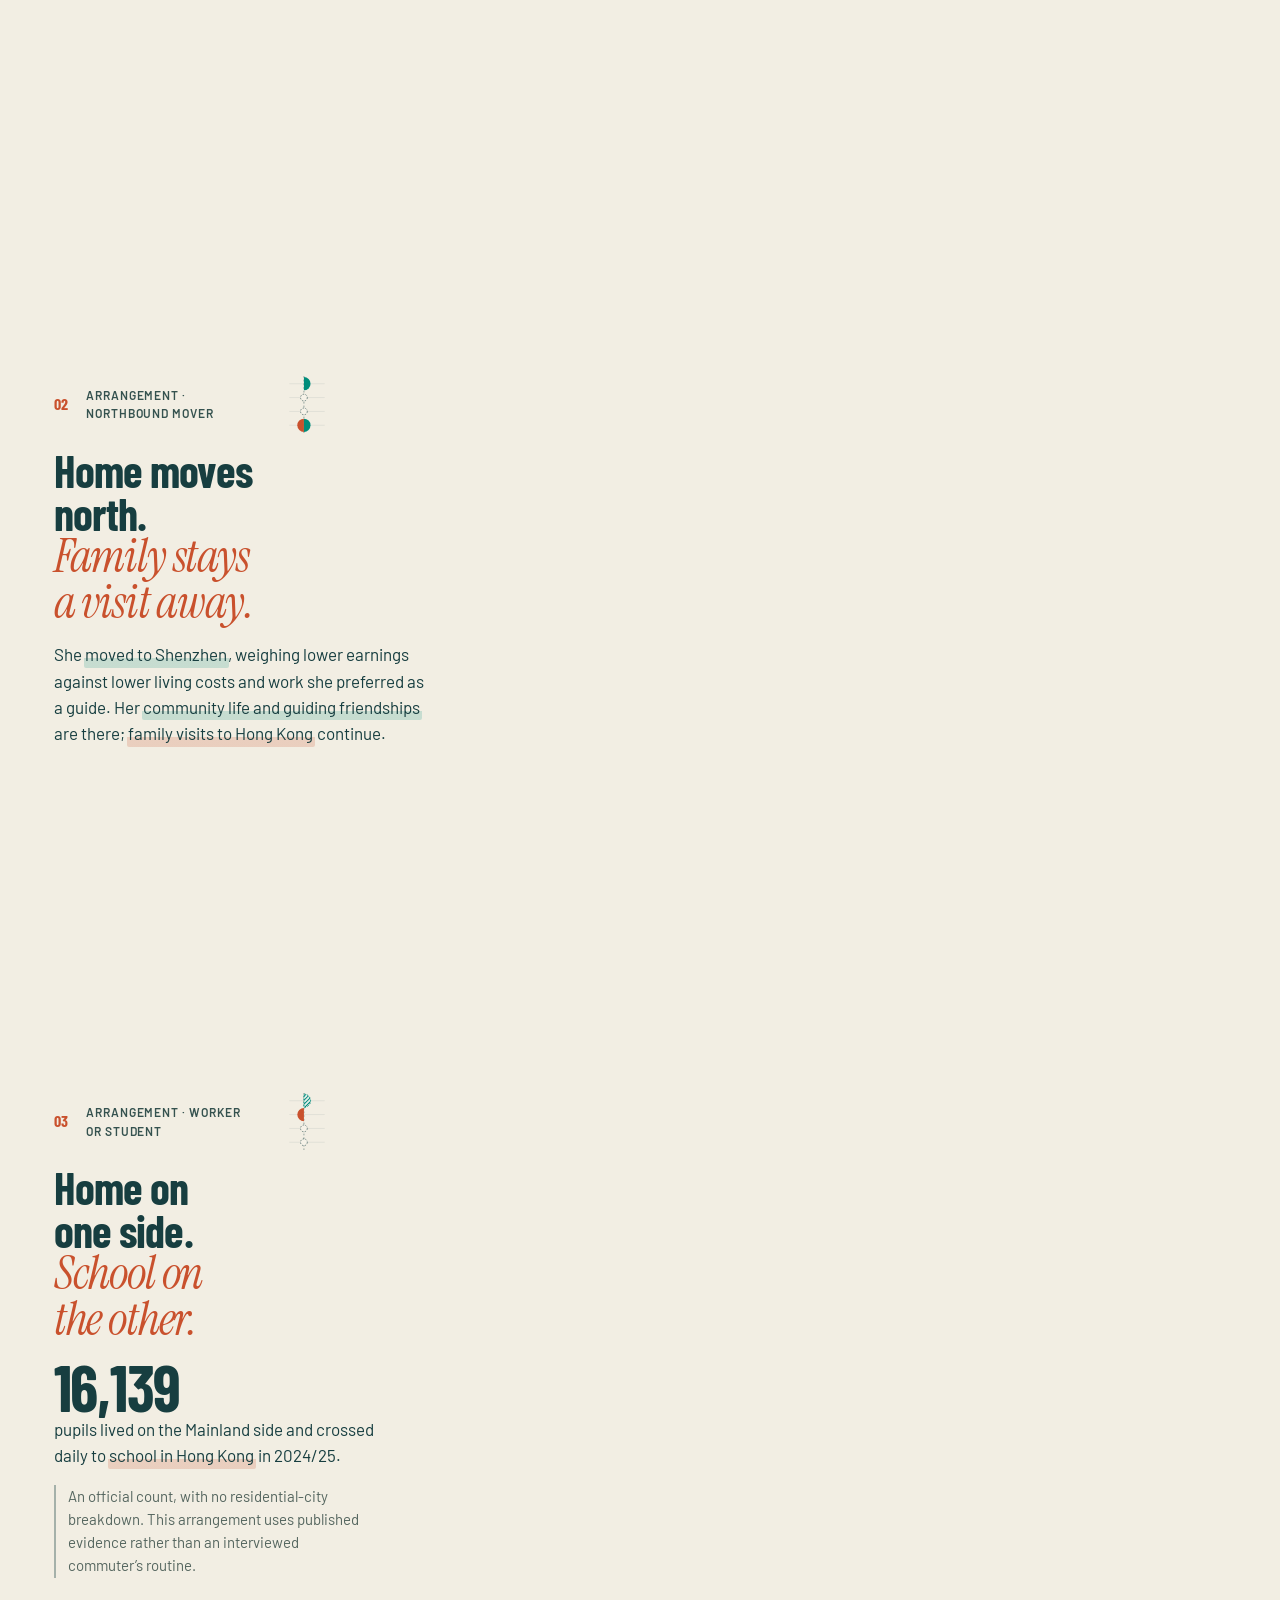
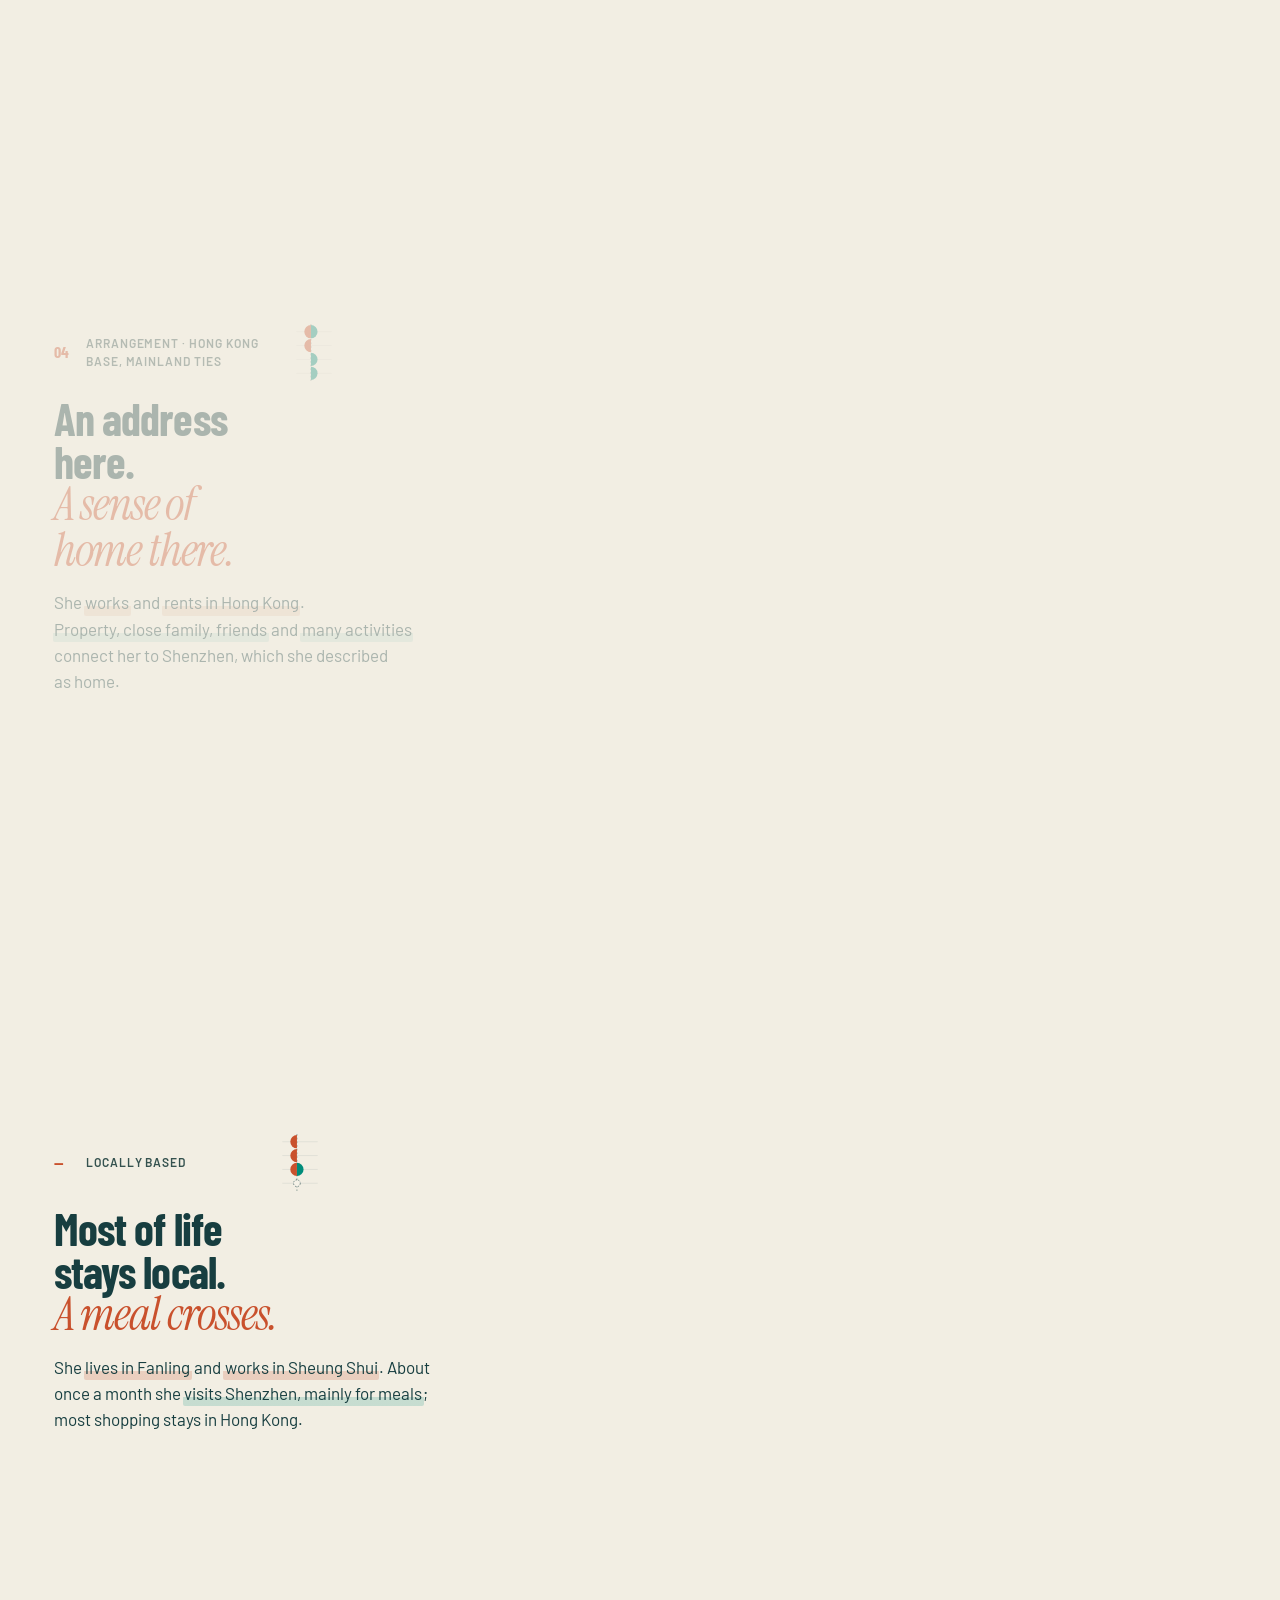
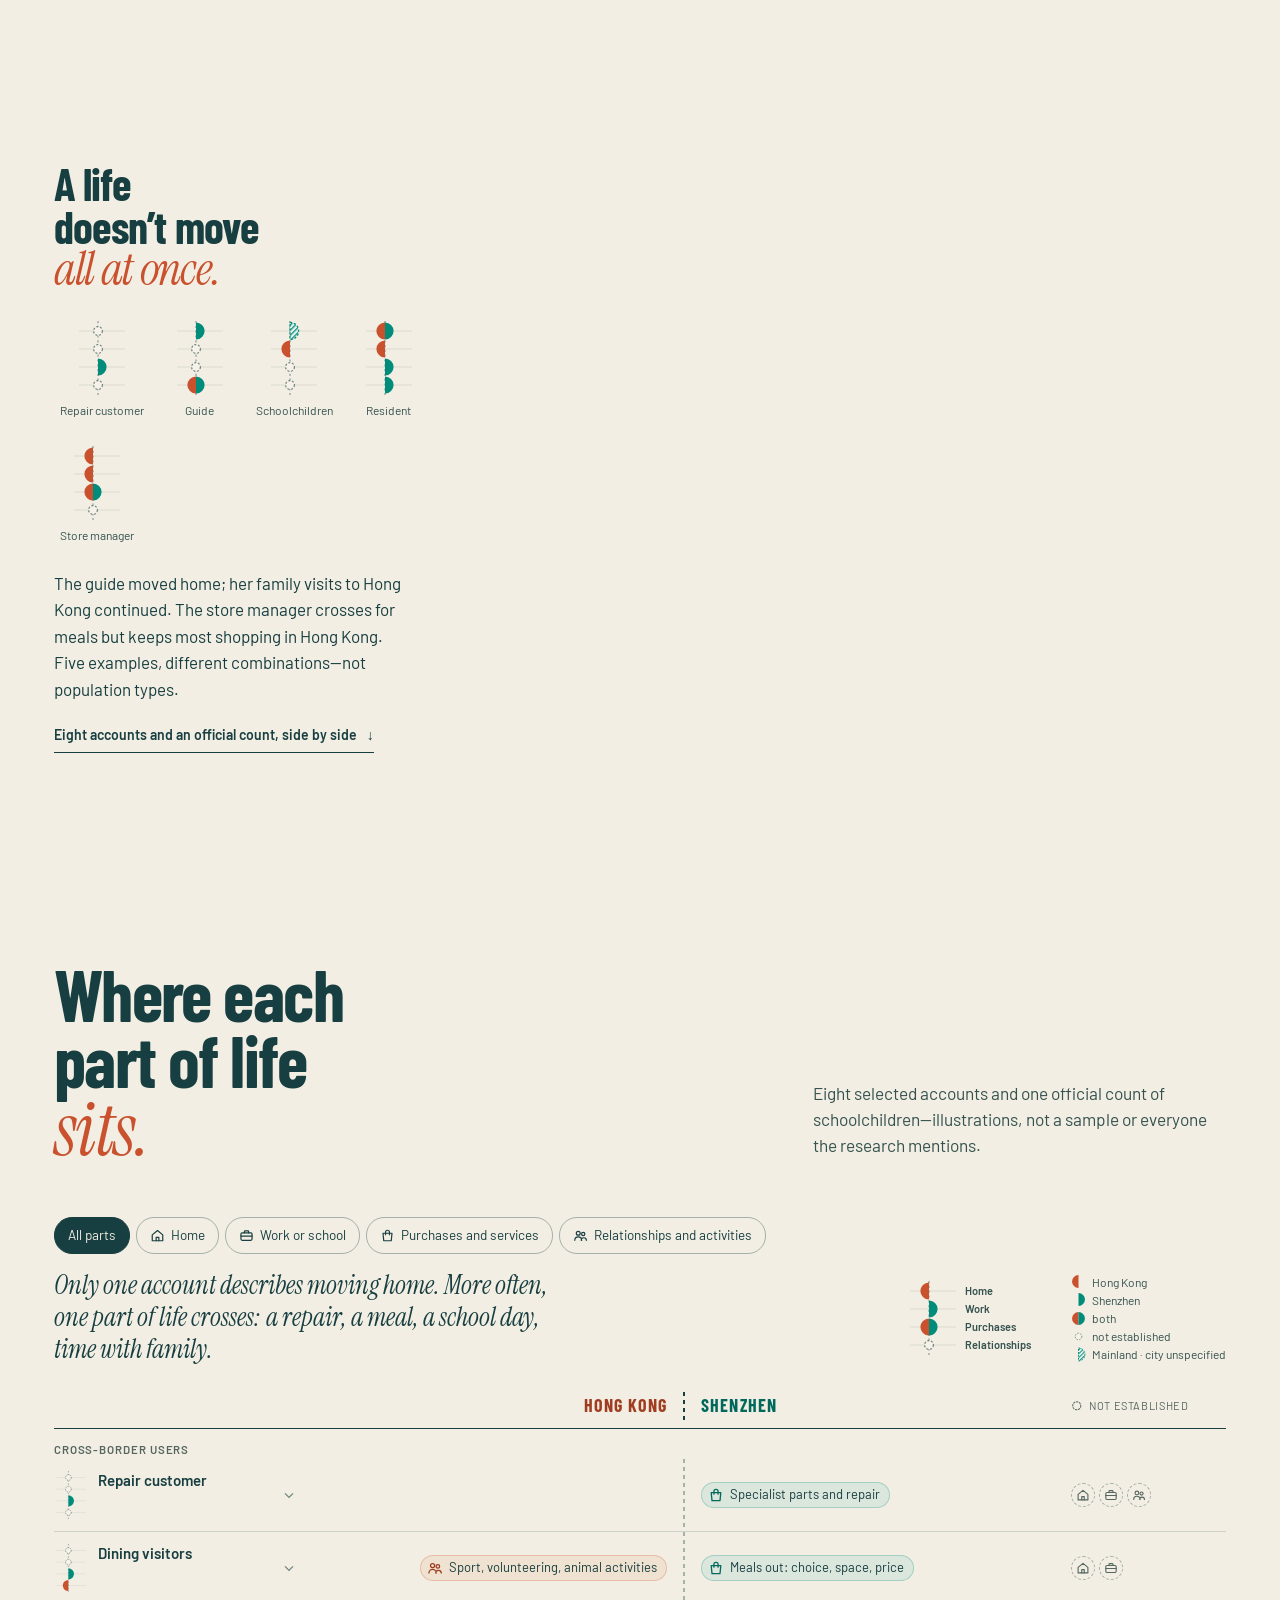
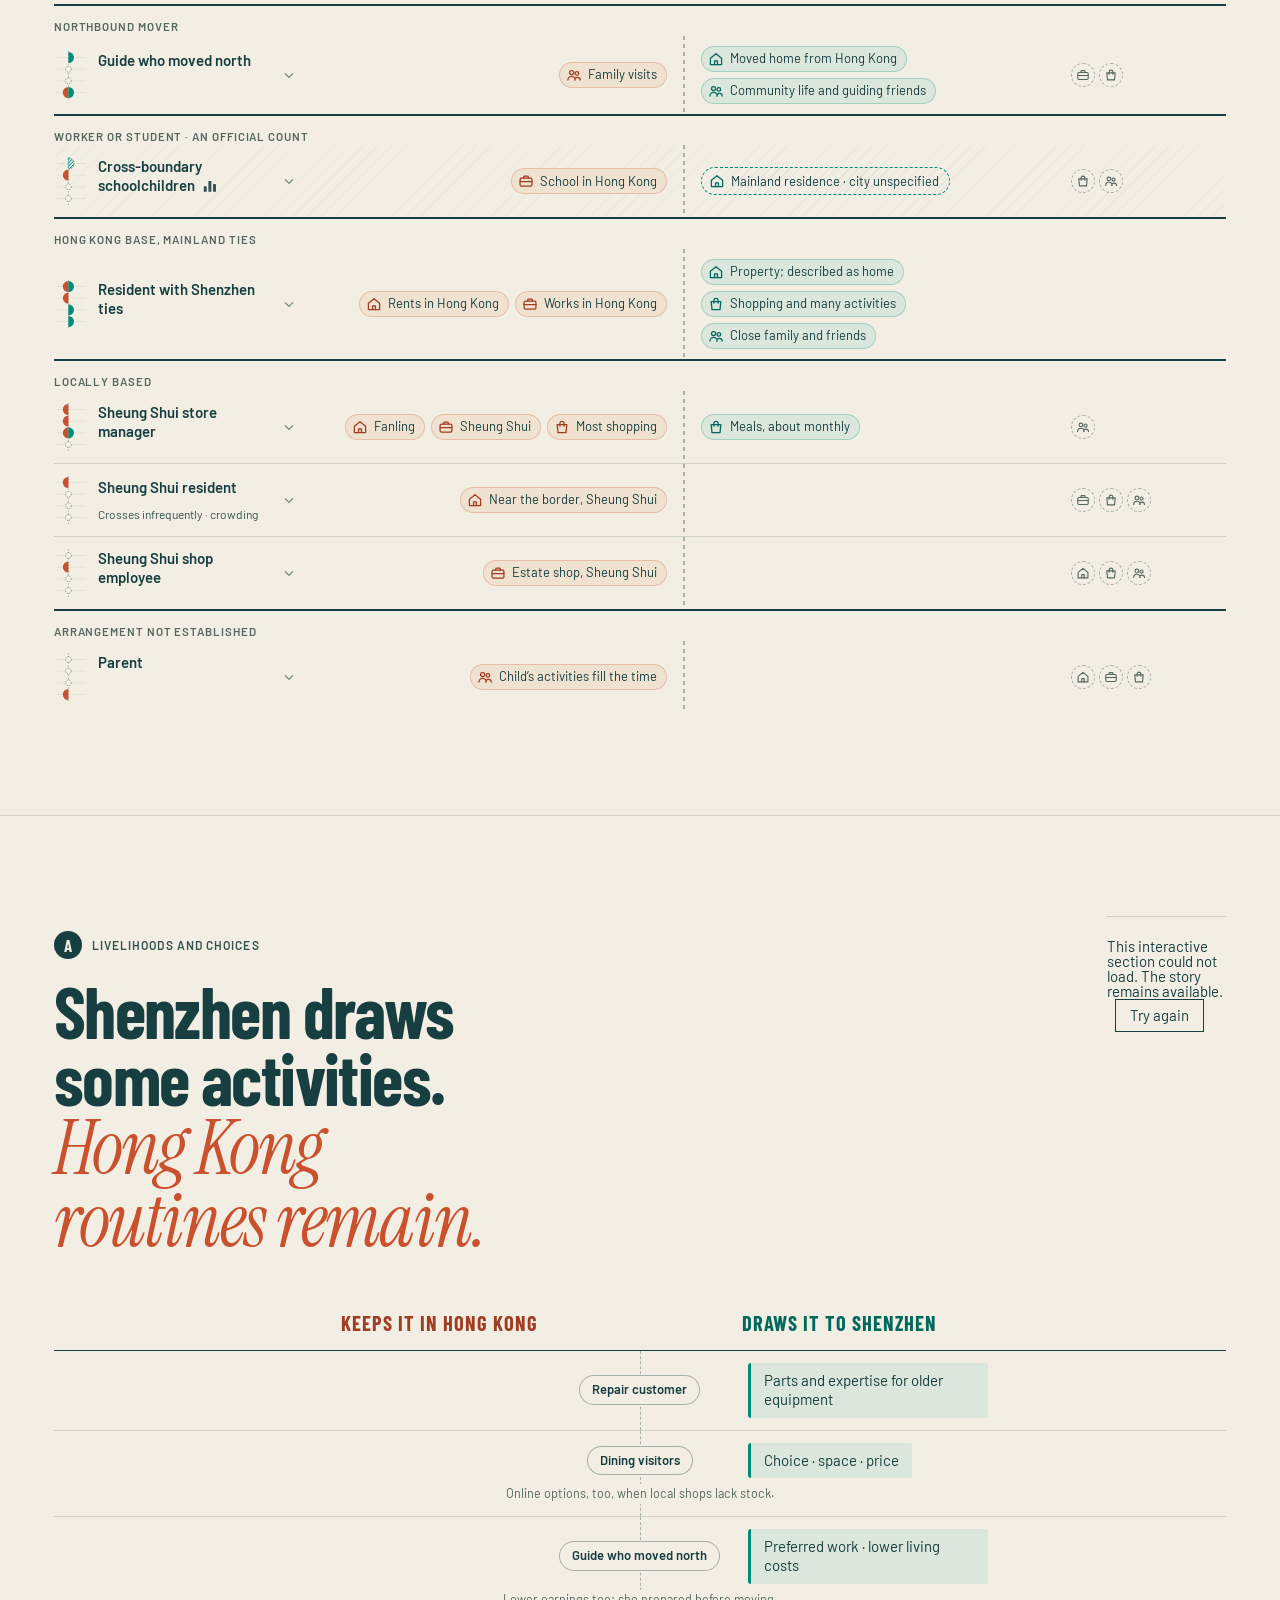
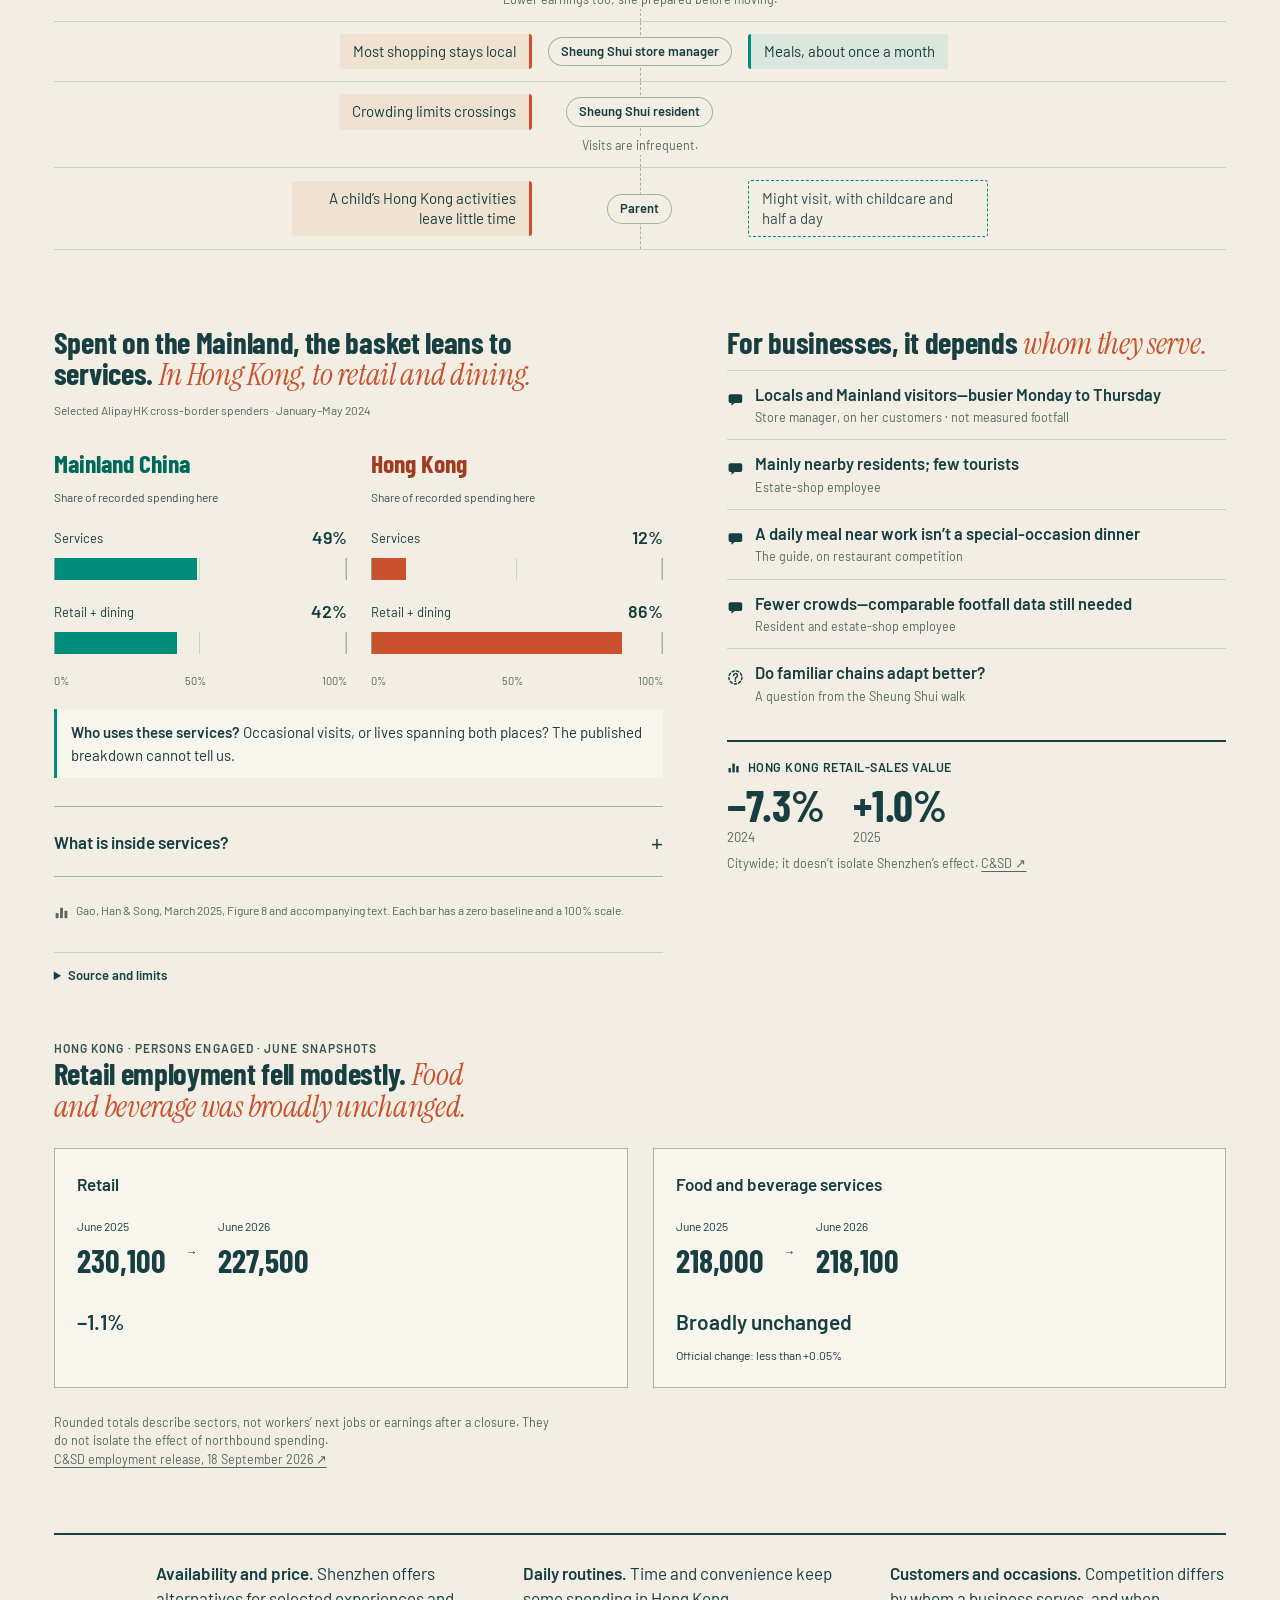
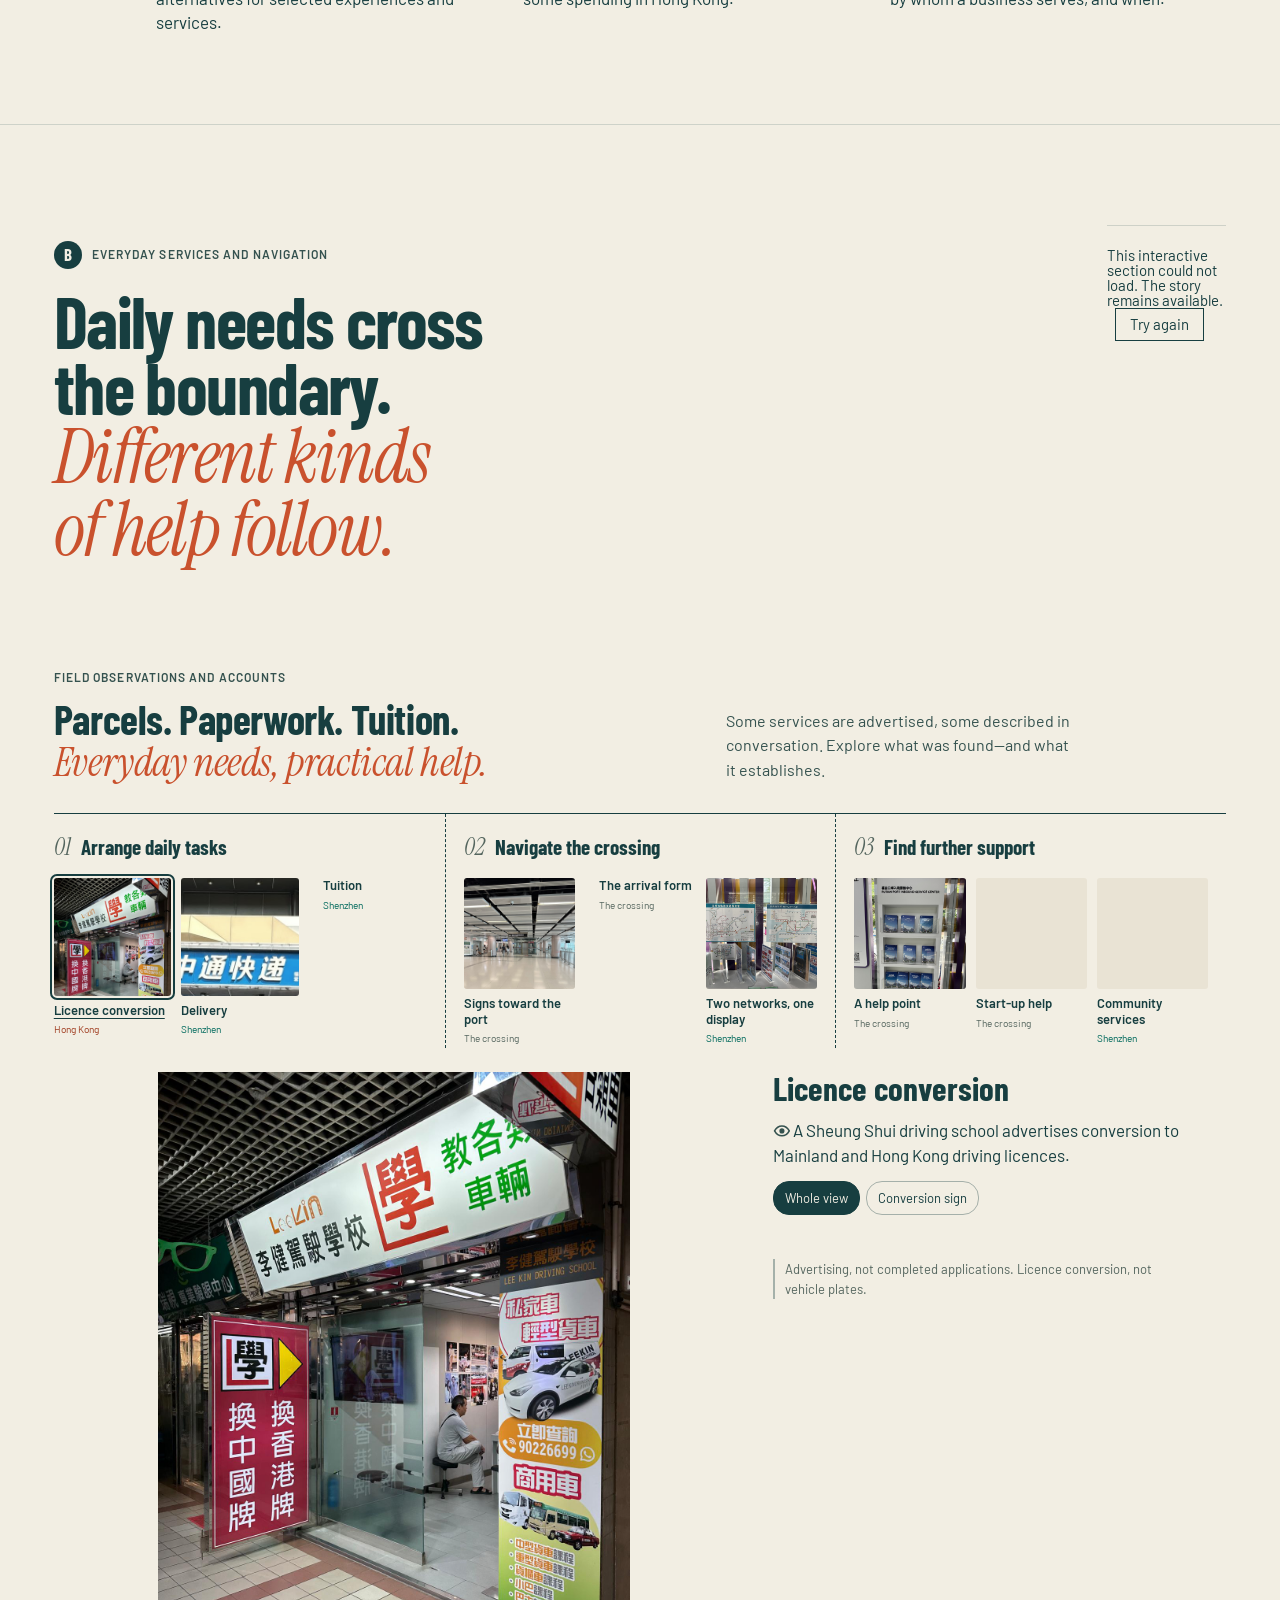
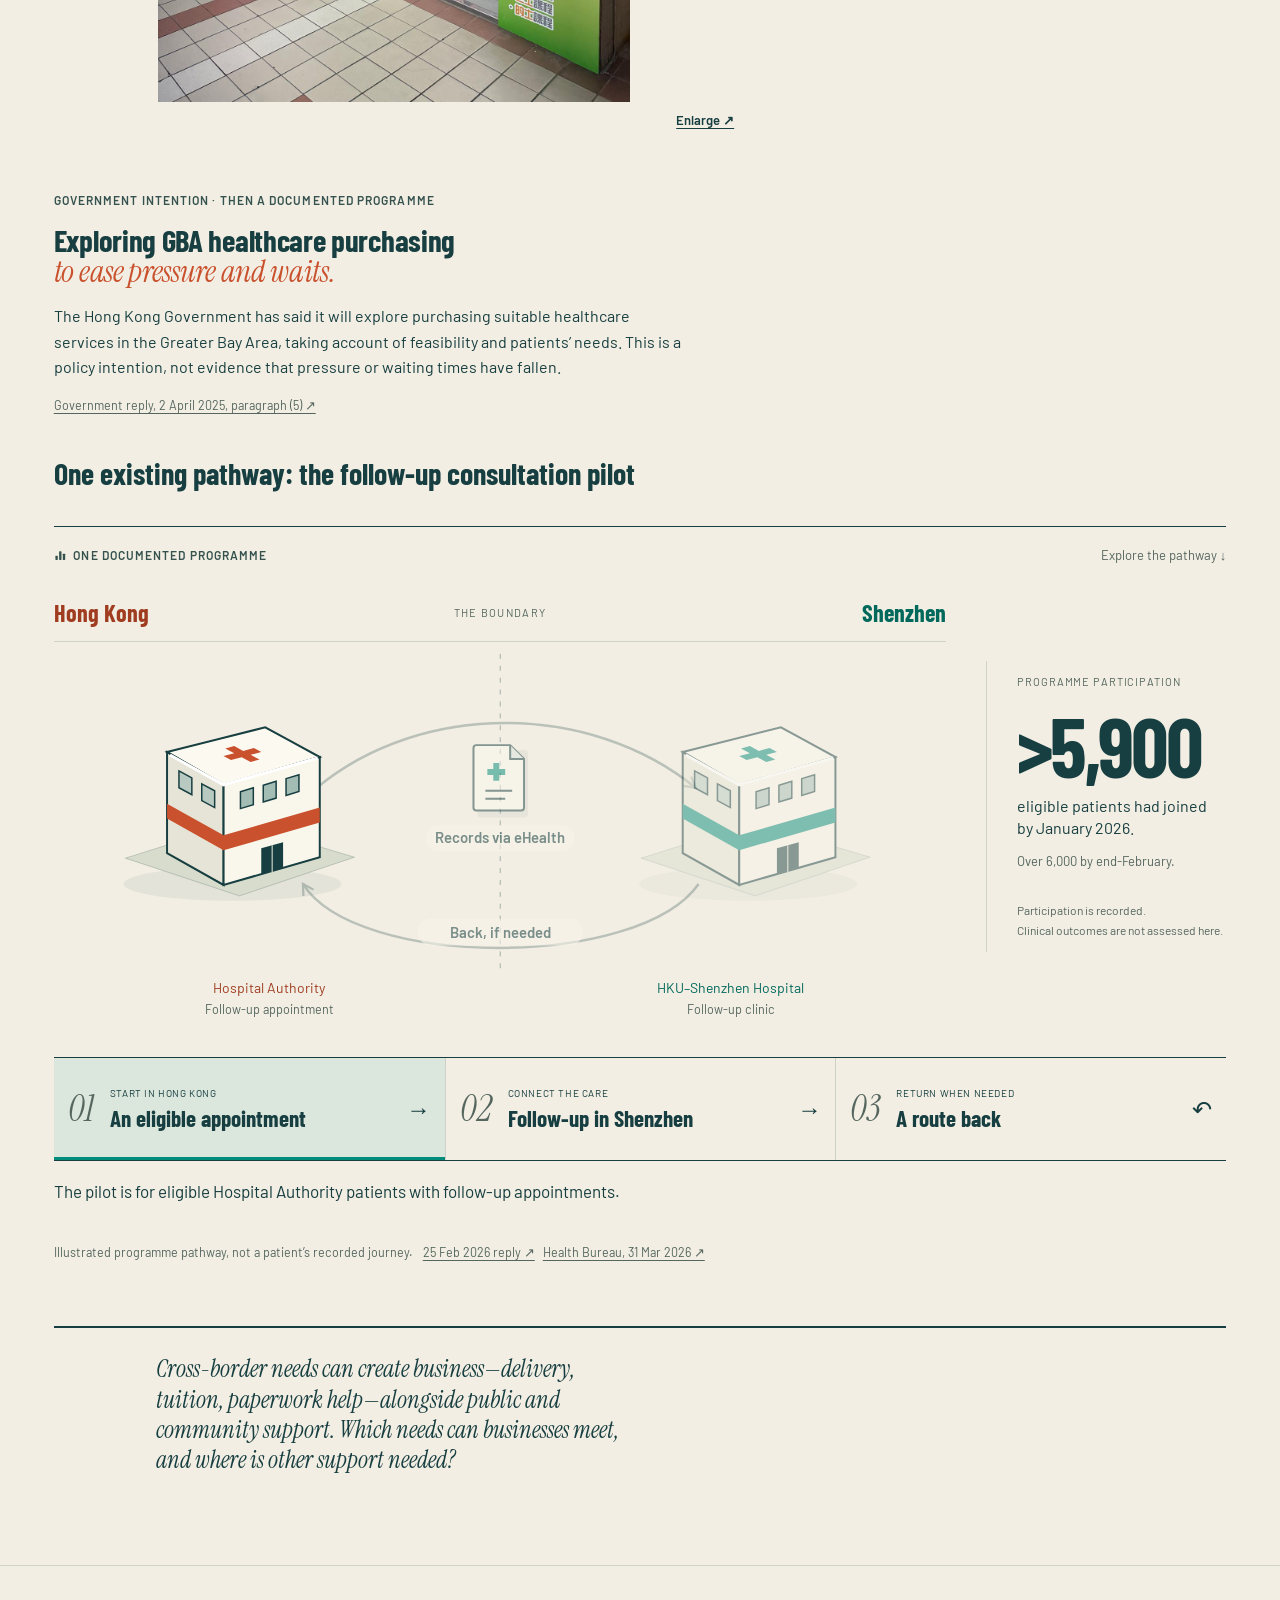
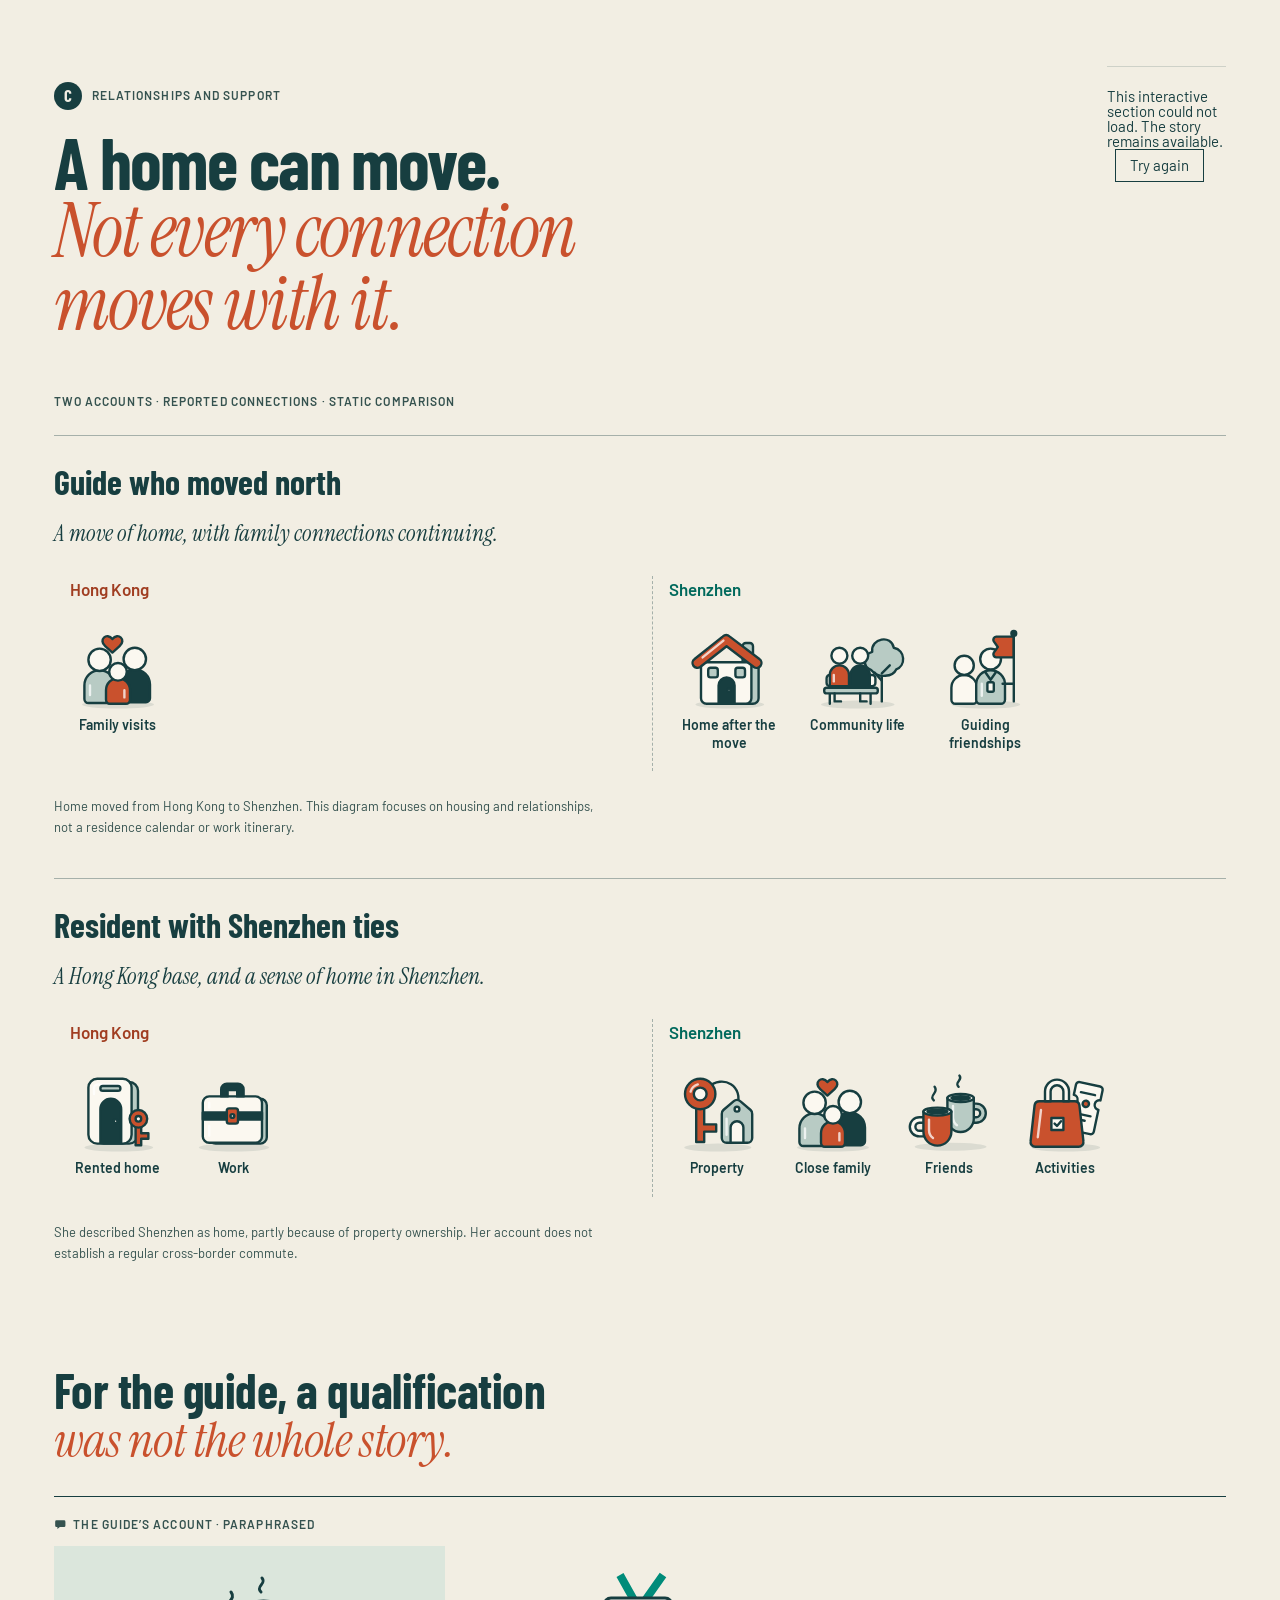
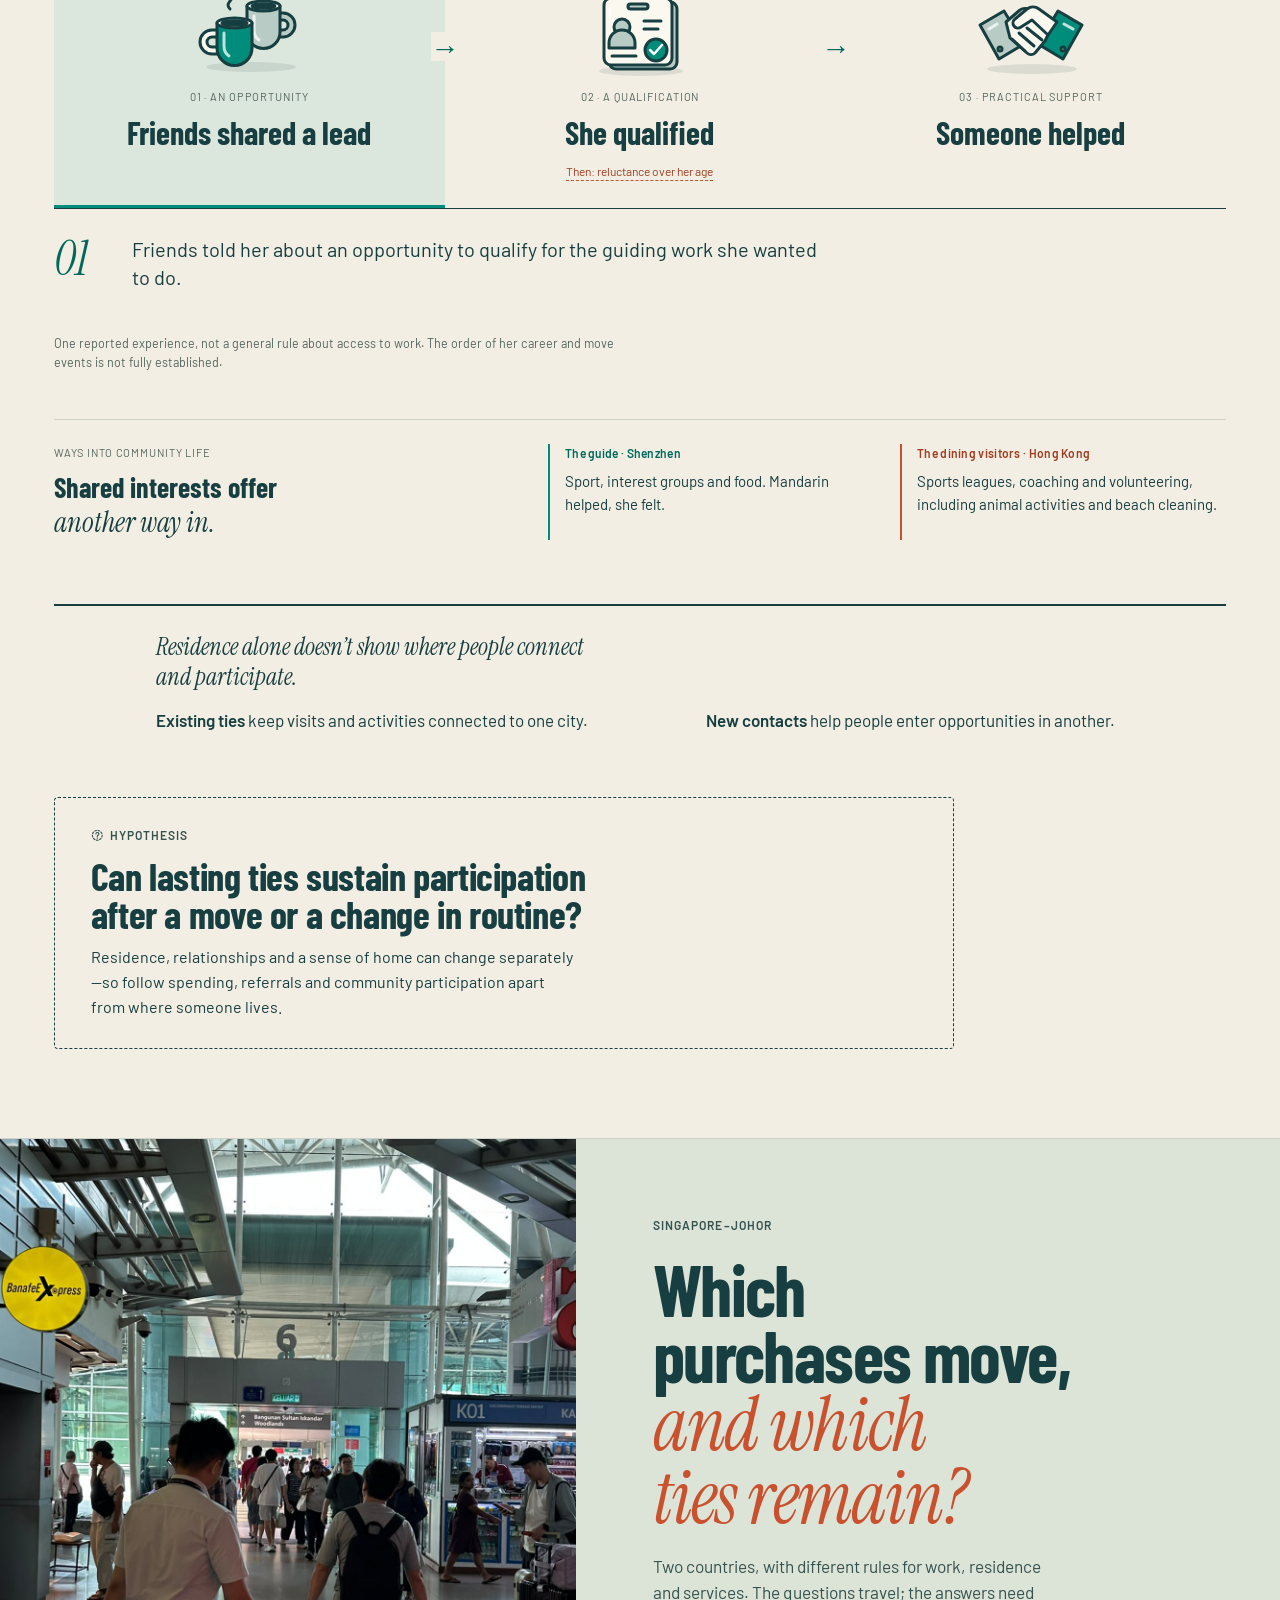
==== commit 0b2532d5: "Restore the requested photo-cut animated opening title" ====
--- a/index.html
+++ b/index.html
@@ -49,6 +49,7 @@
  <div class="scrolly page">
   <article class="step step-intro" data-scene="overview">
     <h1 id="hero-title">Two places, <em>one life, rearranged.</em></h1>
+    <div class="hero-type" id="hero-type"></div>
     <p class="deck"><button type="button" class="pw side-sz" data-place="sz-repair">A repair in Shenzhen.</button> <button type="button" class="pw side-sz" data-place="sz-dining">A meal there once a month.</button> <button type="button" class="pw side-hk" data-place="hk-rental">A rented flat in Hong Kong,</button> and <button type="button" class="pw side-sz" data-place="sz-tower">a sense of home across the boundary.</button> Selected accounts from Jamie Ko’s fieldwork show how people combine parts of everyday life across two places, with questions for Singapore–Johor.</p>
     <div class="signature-explainer"><h3>Reading the four-row symbols</h3><p>Top to bottom: <b>home, work or study, purchases, relationships.</b> Orange on the left means Hong Kong; green on the right means Shenzhen; two halves mean both. A dashed circle means not established. Hatching means Mainland residence, city unspecified.</p><p>These are overlapping <b>arrangements</b>. Individual conversations remain <b>accounts</b>.</p></div>
     <p class="byline">Research <strong>Jamie Ko</strong> · Visualization <strong>Bob</strong></p>
@@ -298,5 +299,5 @@
   </div>
 </footer>
 <noscript><p class="noscript">The story and photographs remain readable. Enable JavaScript for the interactive miniature, charts and research collections, or <a href="presentation.pdf">read the presentation PDF</a>.</p></noscript>
-<script type="module" src="feature/edition.js?v=20261108-polish"></script>
+<script type="module" src="feature/edition.js?v=20261112-title"></script>
 </body></html>
